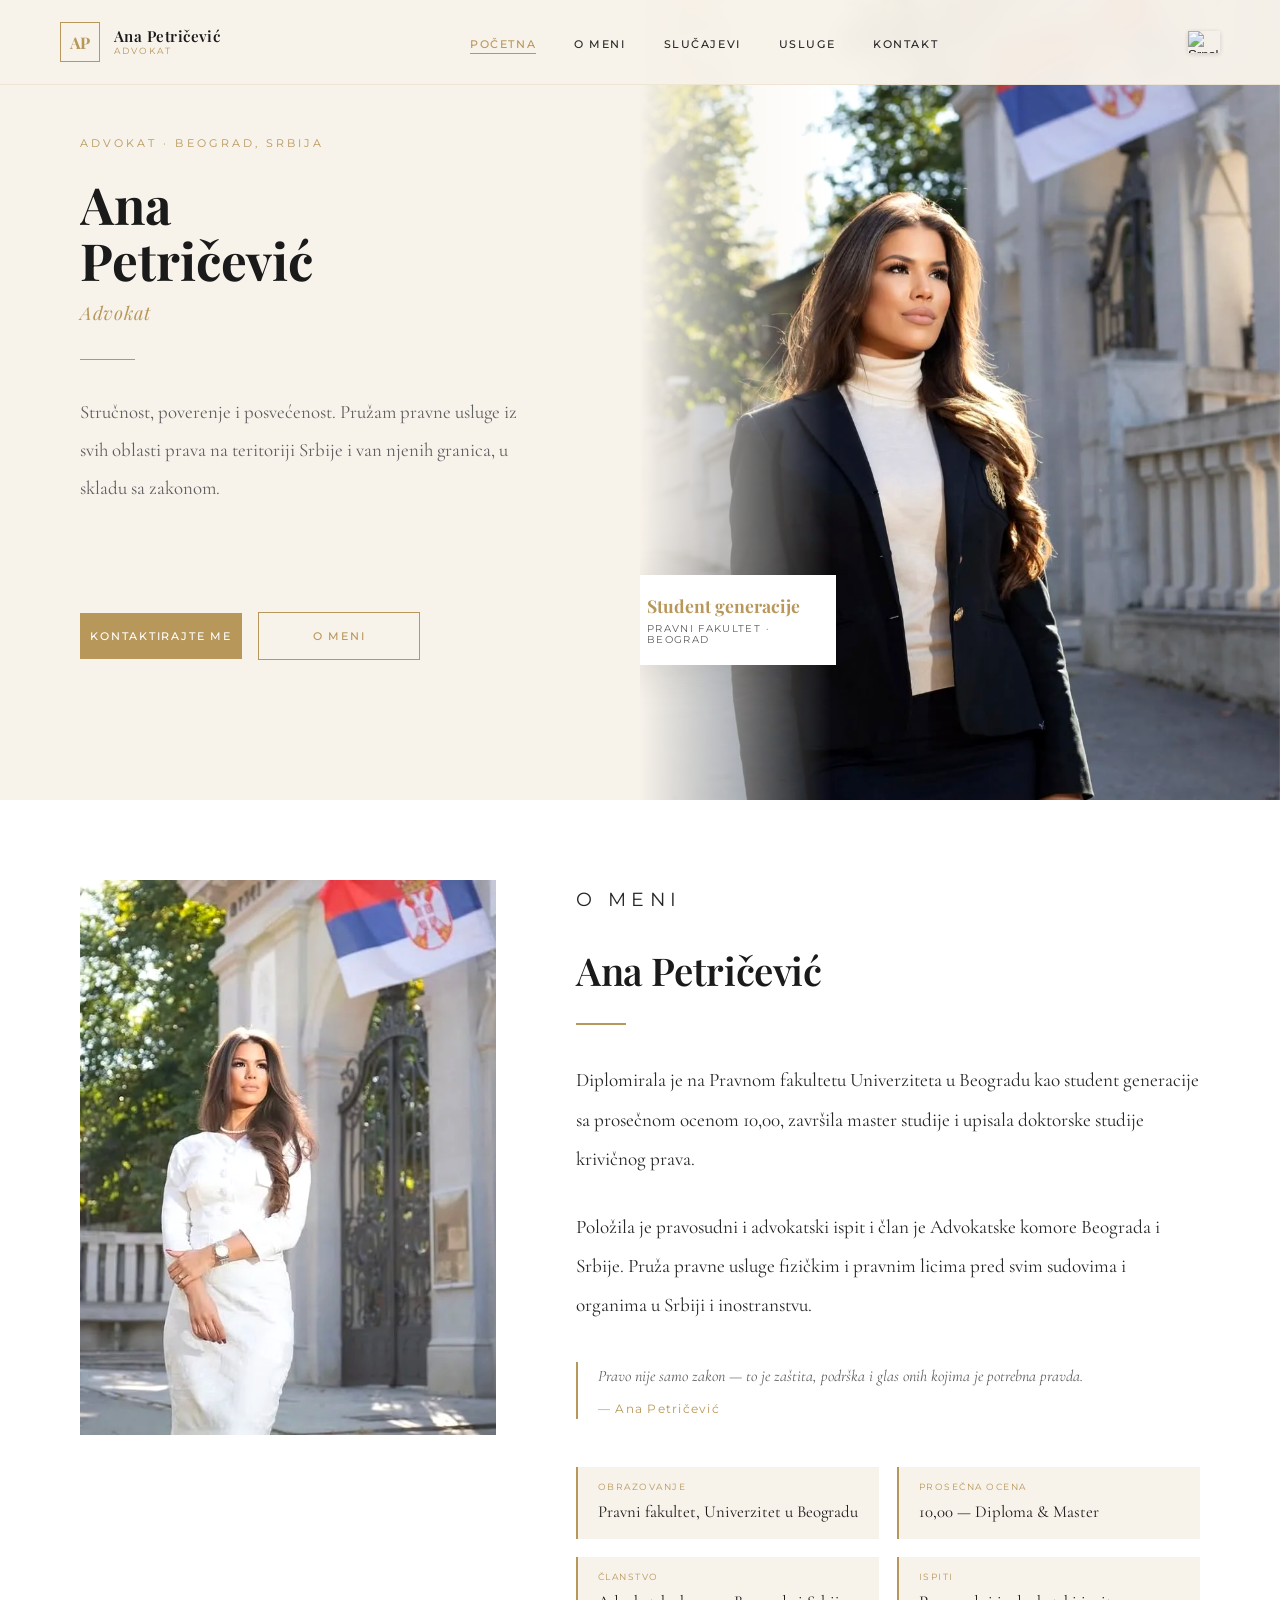
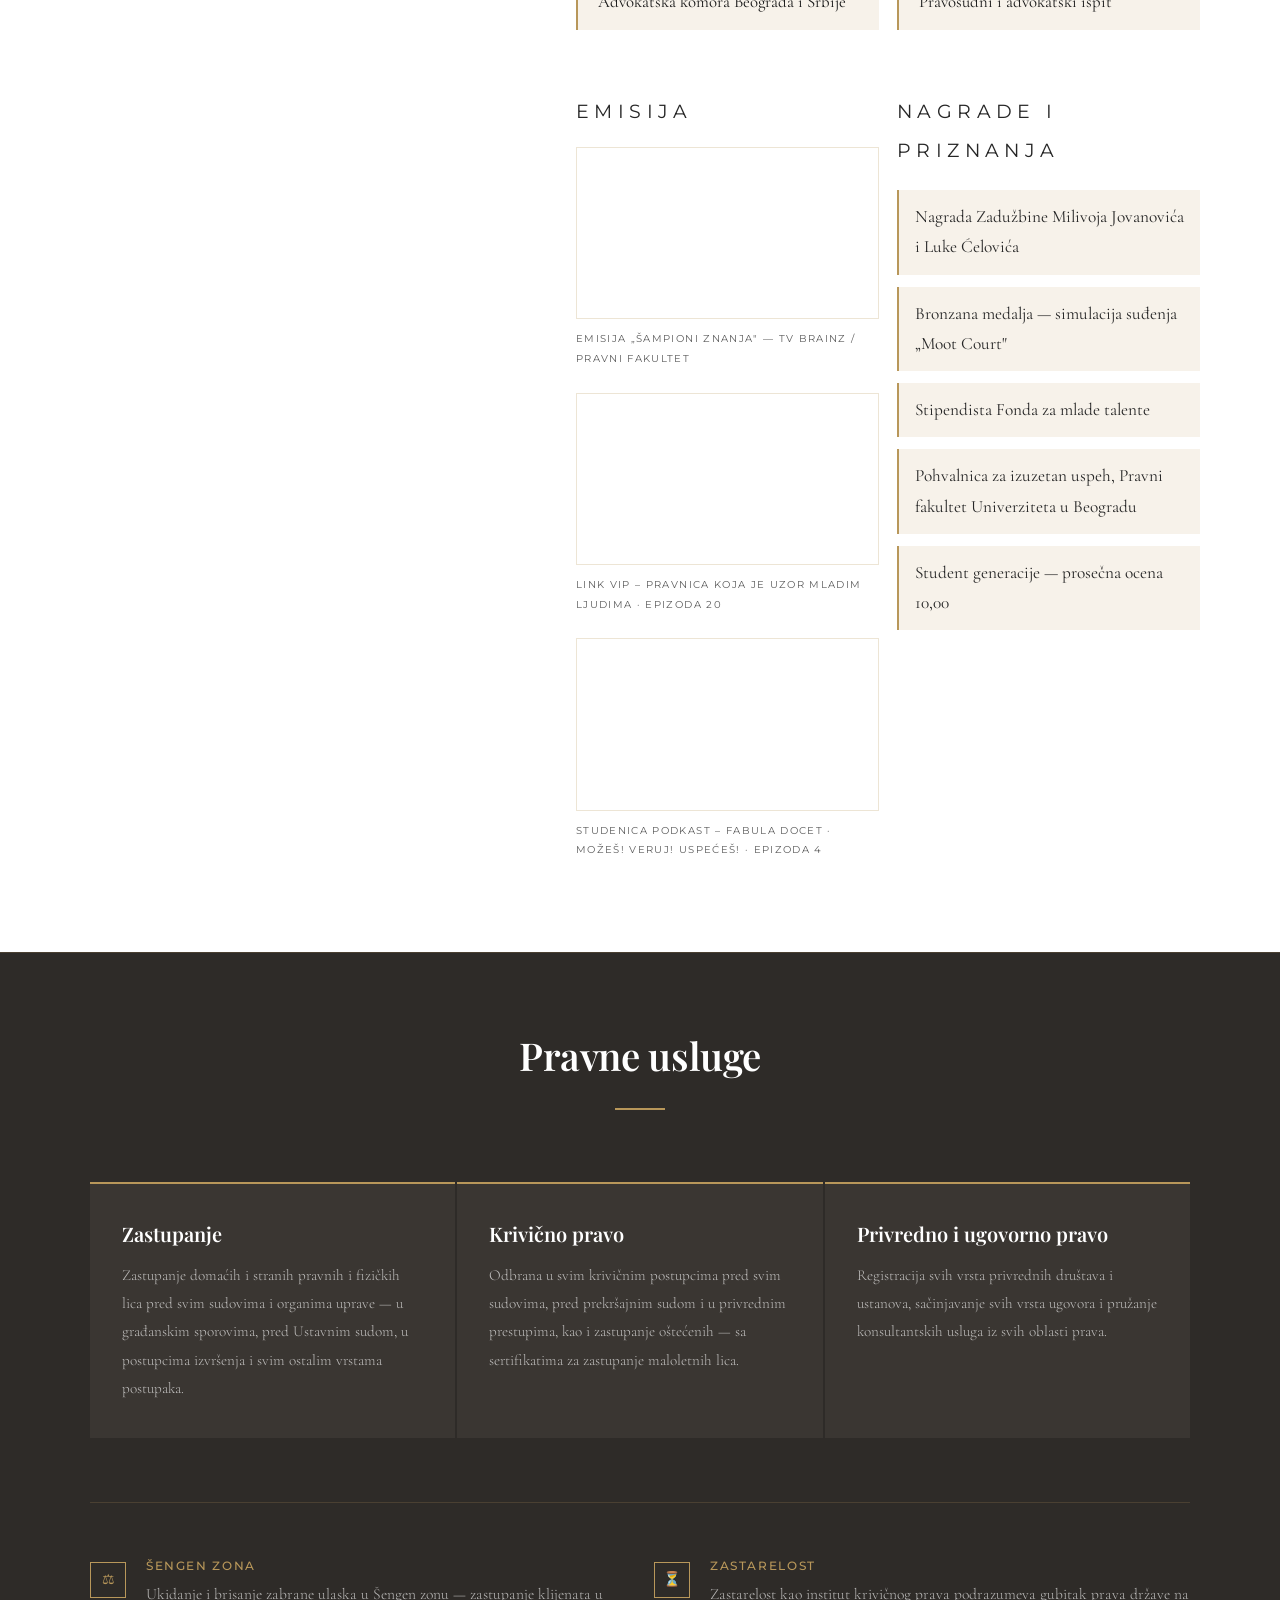
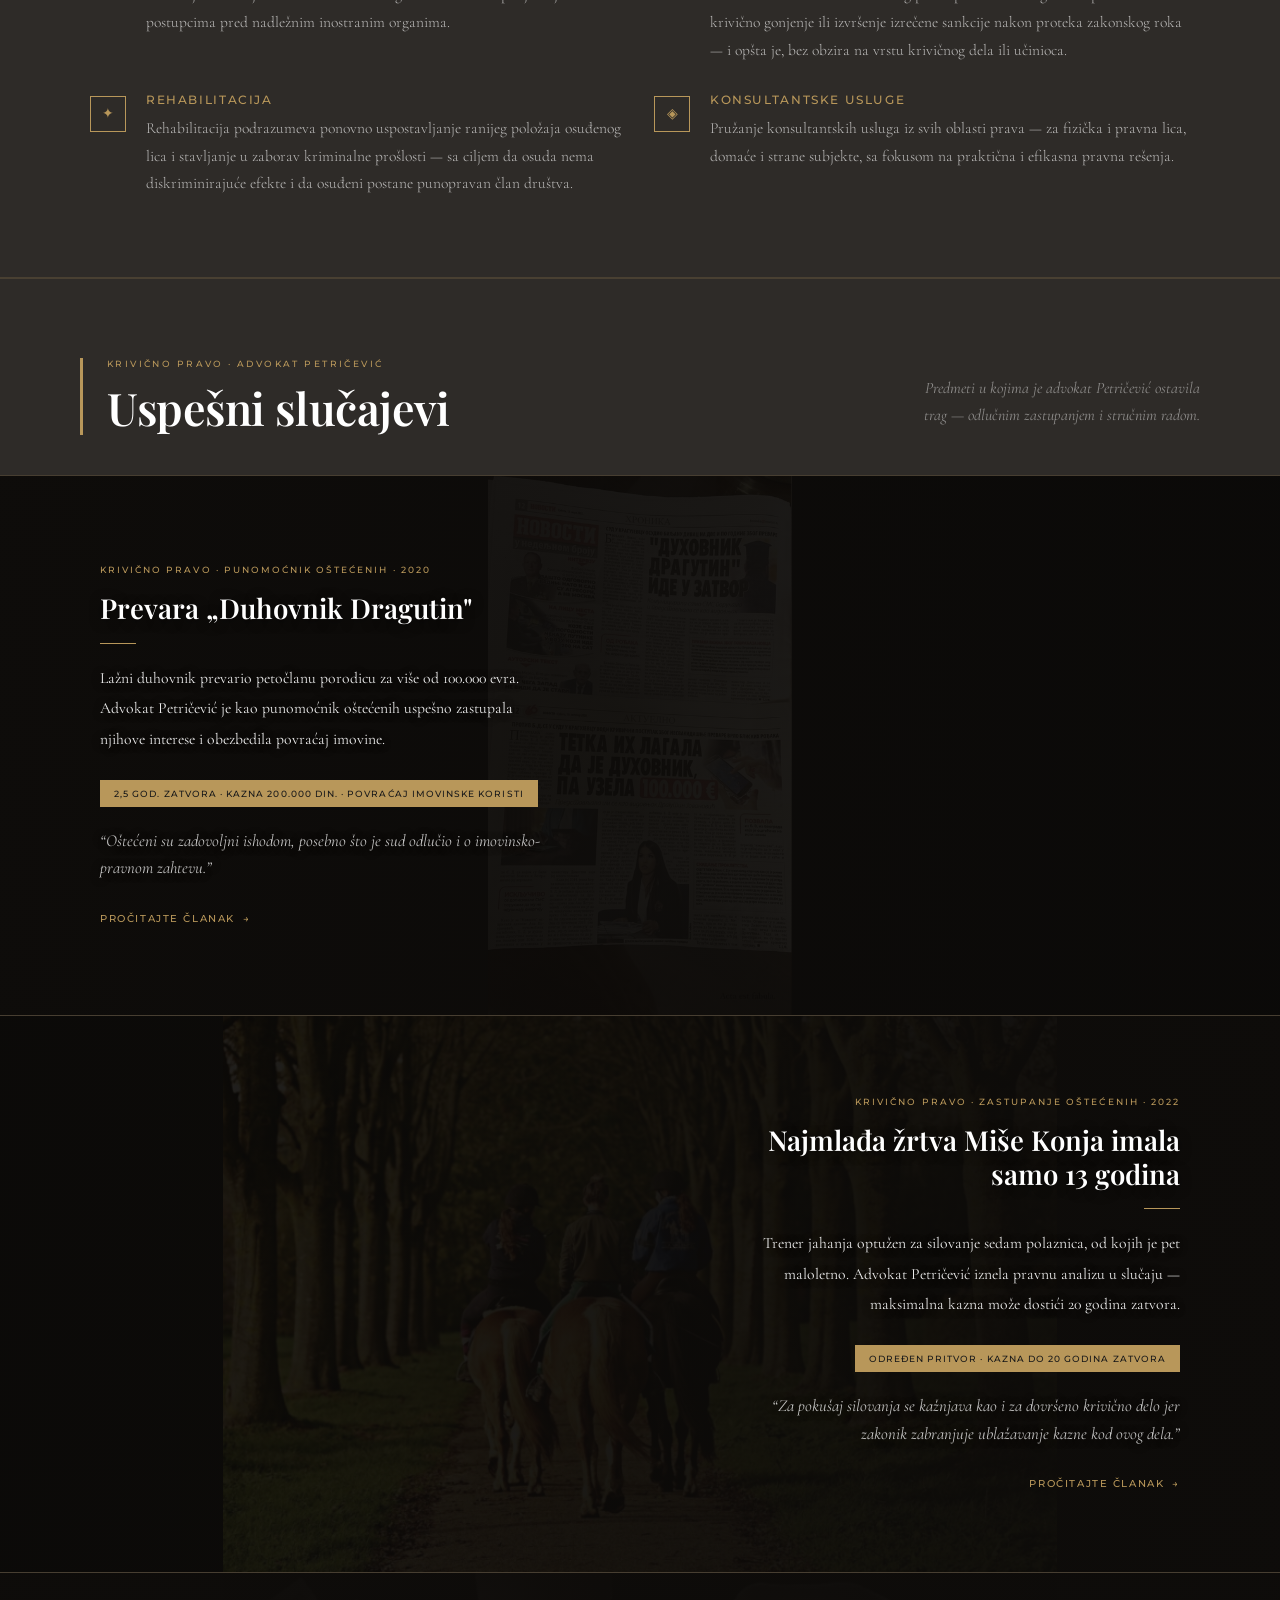
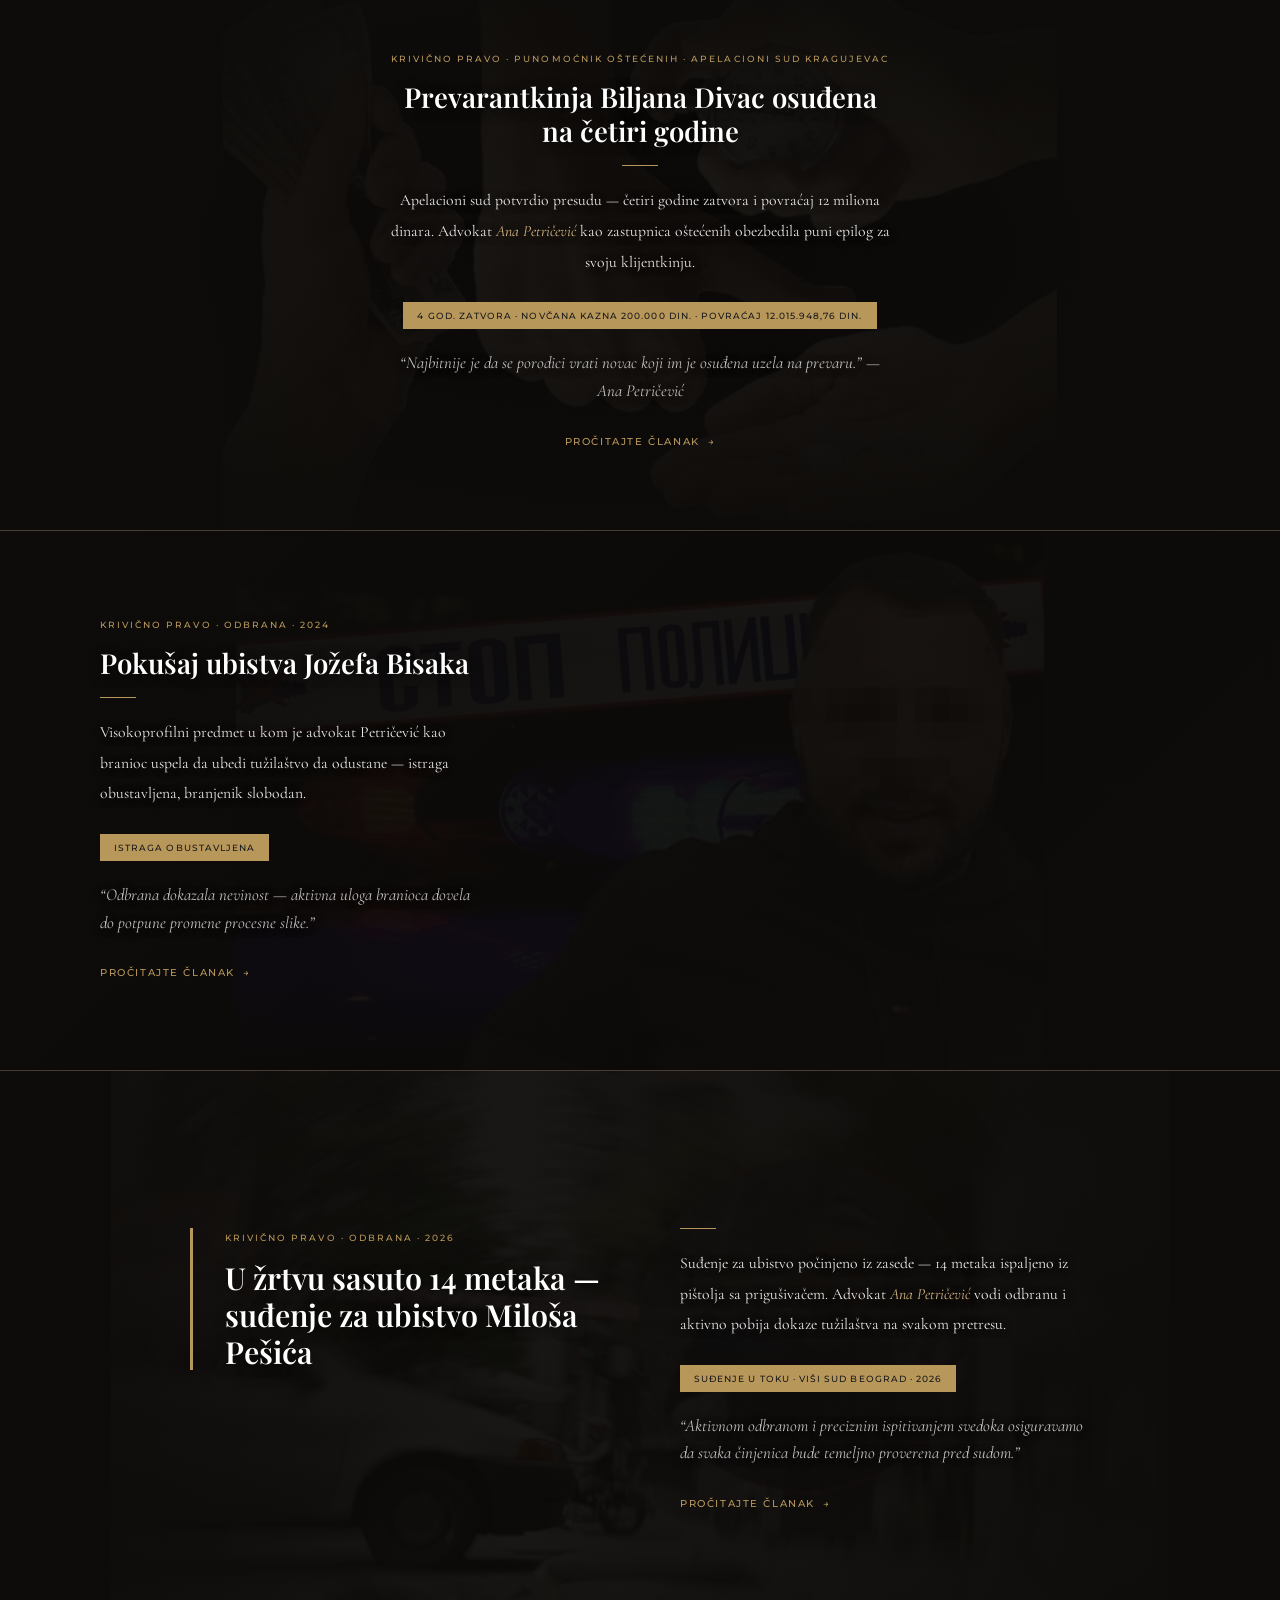
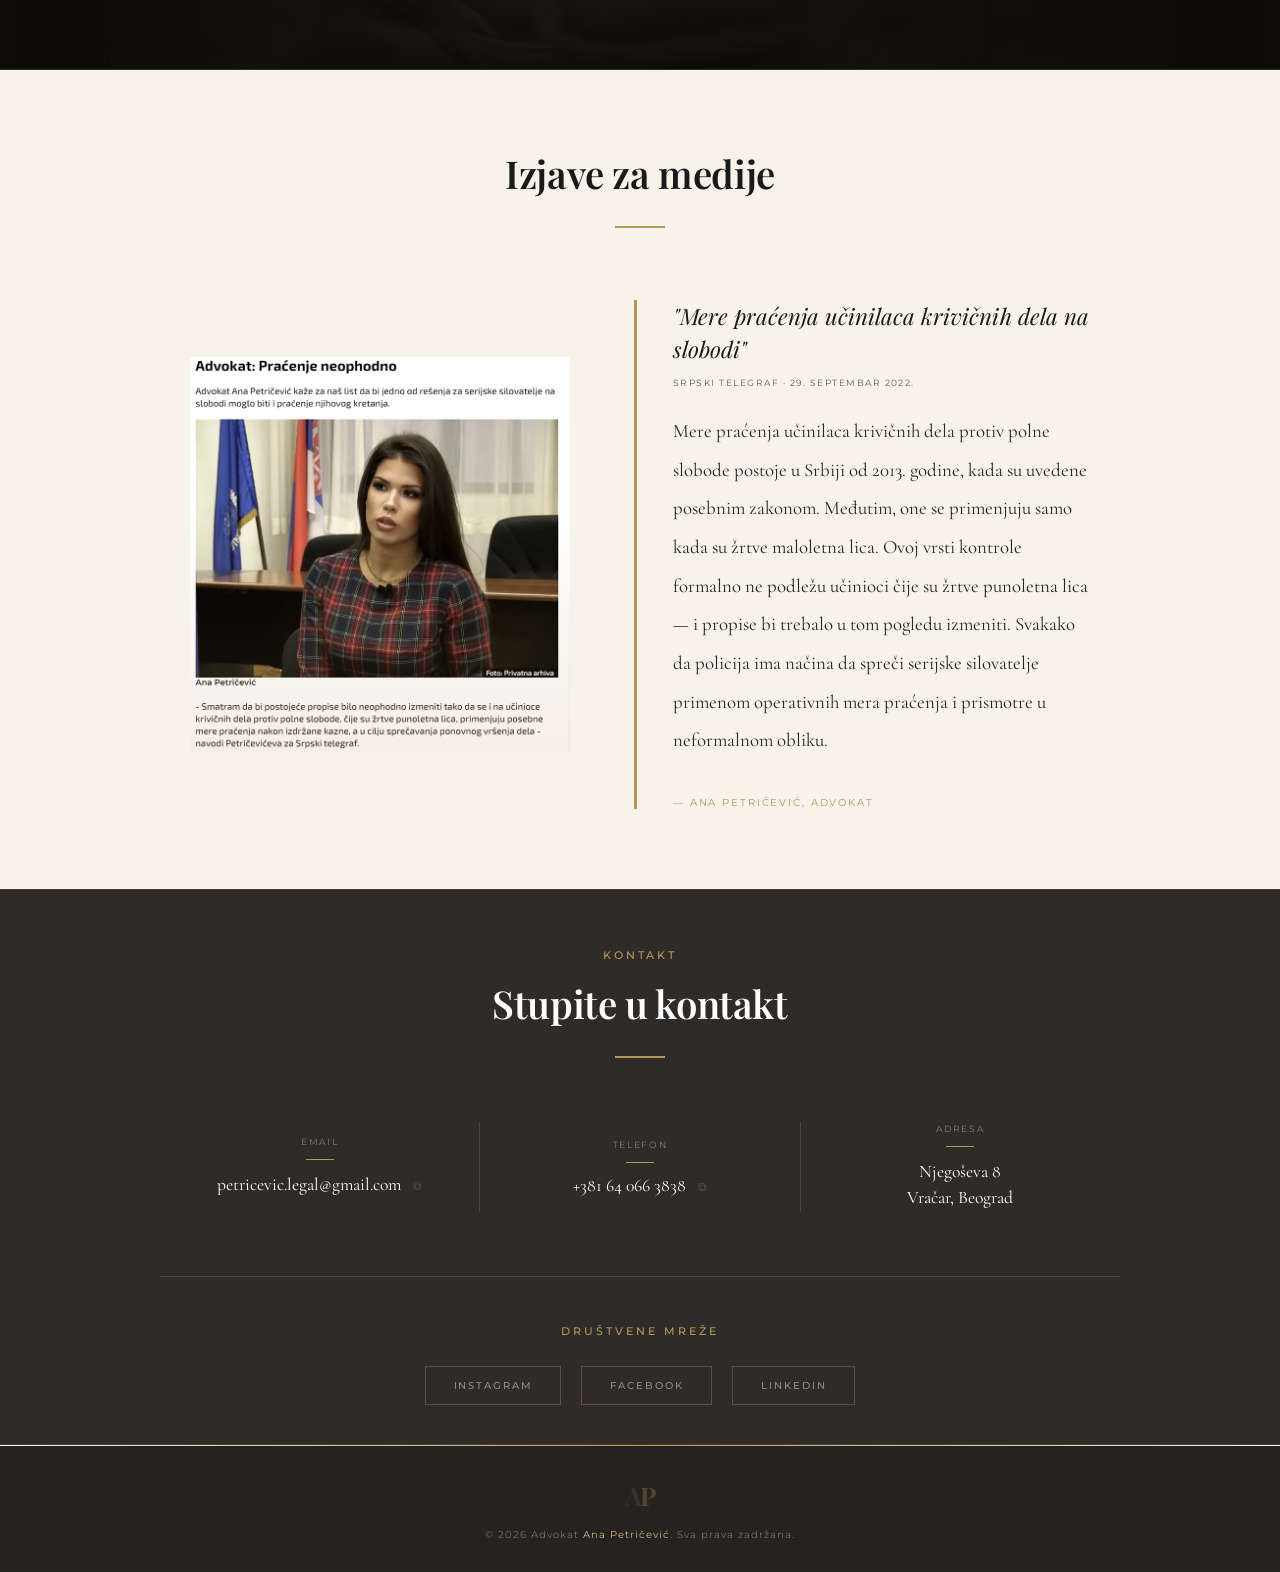
==== index.html @ 9c9b1644 "Shorten About section, merge services sections, remove Specijalizovane usluge heading" ====
<!DOCTYPE html>
<html lang="sr">
<head>
  <meta charset="UTF-8" />
  <meta name="viewport" content="width=device-width, initial-scale=1.0" />
  <title>Advokat Ana Petričević</title>

  <!-- Favicon -->
  <link rel="icon" type="image/svg+xml" href="data:image/svg+xml,<svg xmlns='http://www.w3.org/2000/svg' viewBox='0 0 100 100'><rect width='100' height='100' fill='%23f5f0e8'/><rect x='2' y='2' width='96' height='96' fill='none' stroke='%23b8975a' stroke-width='4'/><text x='50' y='68' font-family='Georgia,serif' font-size='54' font-weight='700' fill='%231a1a1a' text-anchor='middle'>A<tspan fill='%23b8975a'>P</tspan></text></svg>" />

  <!-- SEO -->
  <meta name="description" content="Advokat Ana Petričević — krivično pravo, zastupanje pred svim sudovima u Srbiji, Šengen zona, zastarelost, rehabilitacija. Beograd." />
  <meta name="keywords" content="advokat Beograd, krivično pravo, zastupanje, Šengen zabrana, Ana Petričević" />
  <meta property="og:title" content="Advokat Ana Petričević" />
  <meta property="og:description" content="Stručnost, poverenje i posvećenost. Krivično pravo, zastupanje pred svim sudovima, Šengen zona i rehabilitacija." />
  <meta property="og:image" content="https://mihajlosavovic5-lab.github.io/petricevic-law/og-image.jpg" />
  <meta property="og:image:width" content="1200" />
  <meta property="og:image:height" content="630" />
  <meta property="og:url" content="https://mihajlosavovic5-lab.github.io/petricevic-law/" />
  <meta property="og:type" content="website" />
  <meta name="twitter:card" content="summary_large_image" />
  <meta name="twitter:title" content="Advokat Ana Petričević" />
  <meta name="twitter:description" content="Stručnost, poverenje i posvećenost. Krivično pravo, zastupanje pred svim sudovima u Srbiji." />
  <meta name="twitter:image" content="https://mihajlosavovic5-lab.github.io/petricevic-law/og-image.jpg" />

  <link href="https://fonts.googleapis.com/css2?family=Playfair+Display:ital,wght@0,400;0,600;0,700;1,400&family=Cormorant+Garamond:wght@300;400;500&family=Montserrat:wght@300;400;500&display=swap" rel="stylesheet" />
  <style>
    *, *::before, *::after { box-sizing: border-box; margin: 0; padding: 0; }

    :root {
      --cream: #f7f2ea;
      --gold: #b8975a;
      --gold-light: #d4b483;
      --dark: #1a1a1a;
      --text: #262626;
      --text-light: #5e5e5e;
      --bg-white: #ffffff;
      --nav-bg: rgba(247,242,234,0.97);
    }

    html { scroll-behavior: smooth; }

    body {
      font-family: 'Cormorant Garamond', serif;
      background-color: var(--cream);
      color: var(--text);
      overflow-x: hidden;
      -webkit-font-smoothing: antialiased;
      text-rendering: optimizeLegibility;
      font-size: 17px;
    }

    /* ── SCROLL PROGRESS BAR ── */
    #progress-bar {
      position: fixed;
      top: 0; left: 0;
      height: 2px;
      background: linear-gradient(to right, var(--gold), var(--gold-light));
      z-index: 200;
      width: 0%;
      transition: width 0.1s linear;
    }

    /* ── PAGE LOADER ── */
    #loader {
      position: fixed;
      inset: 0;
      background: var(--cream);
      z-index: 9000;
      display: flex;
      flex-direction: column;
      align-items: center;
      justify-content: center;
      gap: 20px;
      transition: opacity 0.7s ease, visibility 0.7s ease;
    }
    #loader.hidden { opacity: 0; visibility: hidden; }

    .loader-monogram {
      font-family: 'Playfair Display', serif;
      font-size: 4rem;
      font-weight: 700;
      color: var(--dark);
      letter-spacing: -0.02em;
      animation: monogramPulse 1.4s ease-in-out infinite;
    }
    .loader-monogram span { color: var(--gold); }

    .loader-line {
      width: 0;
      height: 1px;
      background: var(--gold);
      animation: loaderExpand 1.6s ease forwards;
    }

    @keyframes loaderExpand {
      from { width: 0; }
      to   { width: 80px; }
    }
    @keyframes monogramPulse {
      0%, 100% { opacity: 1; }
      50%       { opacity: 0.4; }
    }

    /* ── NAV ── */
    nav {
      position: fixed;
      top: 0; left: 0; right: 0;
      z-index: 100;
      display: flex;
      align-items: center;
      justify-content: space-between;
      padding: 22px 60px;
      background: var(--nav-bg);
      backdrop-filter: blur(10px);
      border-bottom: 1px solid rgba(184, 151, 90, 0.15);
      transition: padding 0.4s ease, box-shadow 0.4s ease;
    }
    nav.scrolled {
      padding: 13px 60px;
      box-shadow: 0 2px 30px rgba(0,0,0,0.06);
    }

    /* AP monogram logo */
    .nav-logo {
      display: flex;
      align-items: center;
      gap: 14px;
      text-decoration: none;
    }
    .logo-monogram {
      width: 40px; height: 40px;
      border: 1.5px solid var(--gold);
      display: flex; align-items: center; justify-content: center;
      font-family: 'Playfair Display', serif;
      font-size: 1rem;
      font-weight: 700;
      color: var(--gold);
      letter-spacing: -0.04em;
      transition: background 0.3s, color 0.3s;
      flex-shrink: 0;
    }
    .nav-logo:hover .logo-monogram {
      background: var(--gold);
      color: white;
    }
    .logo-text {
      display: flex;
      flex-direction: column;
      line-height: 1;
    }
    .logo-text .lt-name {
      font-family: 'Playfair Display', serif;
      font-size: 0.95rem;
      font-weight: 600;
      color: var(--dark);
      letter-spacing: 0.03em;
    }
    .logo-text .lt-sub {
      font-family: 'Montserrat', sans-serif;
      font-size: 0.55rem;
      font-weight: 400;
      letter-spacing: 0.22em;
      text-transform: uppercase;
      color: var(--gold);
      margin-top: 3px;
    }

    .nav-links {
      display: flex;
      align-items: center;
      gap: 38px;
      list-style: none;
    }
    .nav-links a {
      font-family: 'Montserrat', sans-serif;
      font-size: 0.7rem;
      font-weight: 500;
      letter-spacing: 0.14em;
      text-transform: uppercase;
      color: var(--text);
      text-decoration: none;
      position: relative;
      transition: color 0.3s;
    }
    .nav-links a::after {
      content: '';
      position: absolute;
      bottom: -3px; left: 0;
      width: 0; height: 1px;
      background: var(--gold);
      transition: width 0.35s ease;
    }
    .nav-links a:hover,
    .nav-links a.active { color: var(--gold); }
    .nav-links a:hover::after,
    .nav-links a.active::after { width: 100%; }

    /* ── HAMBURGER ── */
    .hamburger {
      display: none;
      flex-direction: column;
      gap: 5px;
      cursor: pointer;
      background: none;
      border: none;
      padding: 6px 4px;
    }
    .hamburger span {
      width: 24px; height: 1.5px;
      background: var(--dark);
      display: block;
      transition: all 0.3s ease;
    }
    .hamburger.open span:nth-child(1) { transform: translateY(6.5px) rotate(45deg); }
    .hamburger.open span:nth-child(2) { opacity: 0; }
    .hamburger.open span:nth-child(3) { transform: translateY(-6.5px) rotate(-45deg); }

    /* ── MOBILE NAV OVERLAY ── */
    .mobile-nav {
      position: fixed;
      inset: 0;
      background: var(--cream);
      z-index: 90;
      display: flex;
      flex-direction: column;
      align-items: center;
      justify-content: center;
      gap: 40px;
      transform: translateX(100%);
      transition: transform 0.5s cubic-bezier(0.22,1,0.36,1);
    }
    .mobile-nav.open { transform: translateX(0); }
    .mobile-nav a {
      font-family: 'Playfair Display', serif;
      font-size: 2rem;
      font-weight: 600;
      color: var(--dark);
      text-decoration: none;
      letter-spacing: 0.04em;
      transition: color 0.3s;
      position: relative;
    }
    .mobile-nav a::after {
      content: '';
      position: absolute;
      bottom: -4px; left: 0;
      width: 0; height: 1px;
      background: var(--gold);
      transition: width 0.35s ease;
    }
    .mobile-nav a:hover { color: var(--gold); }
    .mobile-nav a:hover::after { width: 100%; }

    .lang-toggle {
      cursor: pointer;
      border: none;
      background: transparent;
      padding: 0;
      transition: transform 0.25s, opacity 0.25s;
      opacity: 0.85;
    }
    .lang-toggle:hover { transform: scale(1.12); opacity: 1; }
    .lang-toggle img {
      width: 32px; height: 22px;
      object-fit: cover;
      display: block;
      box-shadow: 0 1px 5px rgba(0,0,0,0.18);
    }

    /* ── SCROLL REVEAL ── */
    .reveal {
      opacity: 0;
      transform: translateY(36px);
      transition: opacity 0.9s cubic-bezier(0.22,1,0.36,1), transform 0.9s cubic-bezier(0.22,1,0.36,1);
    }
    .reveal.from-left  { transform: translateX(-44px); }
    .reveal.from-right { transform: translateX(44px); }
    .reveal.scale-in   { transform: scale(0.96) translateY(20px); }
    .reveal.visible {
      opacity: 1;
      transform: translate(0) scale(1);
    }

    /* stagger children */
    .stagger > * {
      opacity: 0;
      transform: translateY(24px);
      transition: opacity 0.7s cubic-bezier(0.22,1,0.36,1), transform 0.7s cubic-bezier(0.22,1,0.36,1);
    }
    .stagger.visible > *:nth-child(1) { opacity:1; transform:none; transition-delay:0s; }
    .stagger.visible > *:nth-child(2) { opacity:1; transform:none; transition-delay:0.1s; }
    .stagger.visible > *:nth-child(3) { opacity:1; transform:none; transition-delay:0.2s; }
    .stagger.visible > *:nth-child(4) { opacity:1; transform:none; transition-delay:0.3s; }
    .stagger.visible > *:nth-child(5) { opacity:1; transform:none; transition-delay:0.4s; }
    .stagger.visible > *:nth-child(6) { opacity:1; transform:none; transition-delay:0.5s; }

    /* ── HERO ── */
    #home {
      height: 800px;
      display: grid;
      grid-template-columns: 1fr 1fr;
      align-items: stretch;
      overflow: hidden;
    }

    .hero-text {
      padding: 0px 60px 80px 80px;
      display: flex;
      flex-direction: column;
      justify-content: center;
    }

    .hero-eyebrow {
      font-family: 'Montserrat', sans-serif;
      font-size: 0.68rem;
      font-weight: 400;
      letter-spacing: 0.28em;
      text-transform: uppercase;
      color: var(--gold);
      margin-bottom: 26px;
      overflow: hidden;
    }

    /* text clip reveal on load */
    .clip-reveal {
      display: inline-block;
      transform: translateY(110%) skewY(4deg);
      opacity: 0;
      transition: transform 1s cubic-bezier(0.16,1,0.3,1), opacity 0.5s ease;
    }
    .clip-reveal.visible {
      transform: translateY(0) skewY(0deg);
      opacity: 1;
    }

    .hero-name {
      font-family: 'Playfair Display', serif;
      font-size: clamp(2.6rem, 4vw, 3.8rem);
      font-weight: 700;
      line-height: 1.1;
      color: var(--dark);
      margin-bottom: 12px;
    }
    .hero-name .line { overflow: hidden; display: block; }

    .hero-title {
      font-family: 'Playfair Display', serif;
      font-size: 1.15rem;
      font-weight: 400;
      font-style: italic;
      color: var(--gold);
      margin-bottom: 34px;
      letter-spacing: 0.04em;
    }

    .hero-divider {
      width: 0;
      height: 1px;
      background: var(--gold);
      margin-bottom: 34px;
      transition: width 1.2s ease 0.6s;
    }
    .hero-divider.visible { width: 55px; }

    .hero-desc {
      font-size: 1.18rem;
      font-weight: 400;
      line-height: 2.0;
      color: var(--text-light);
      max-width: 460px;
      margin-bottom: 46px;
    }

    .btn-primary {
      display: inline-block;
      font-family: 'Montserrat', sans-serif;
      font-size: 0.7rem;
      font-weight: 500;
      letter-spacing: 0.16em;
      text-transform: uppercase;
      text-decoration: none;
      color: white;
      background: var(--gold);
      padding: 16px 38px;
      transition: background 0.3s, transform 0.25s, box-shadow 0.3s;
      position: relative;
      overflow: hidden;
    }
    .btn-primary::after {
      content: '';
      position: absolute;
      inset: 0;
      background: rgba(255,255,255,0.15);
      transform: translateX(-100%);
      transition: transform 0.4s ease;
    }
    .btn-primary:hover::after { transform: translateX(0); }
    .btn-primary:hover {
      background: #9e7c3f;
      transform: translateY(-2px);
      box-shadow: 0 8px 24px rgba(184,151,90,0.35);
    }

    .hero-btns {
      display: flex;
      align-items: center;
      gap: 16px;
    }

    .btn-outline {
      display: inline-block;
      font-family: 'Montserrat', sans-serif;
      font-size: 0.7rem;
      font-weight: 500;
      letter-spacing: 0.16em;
      text-transform: uppercase;
      text-decoration: none;
      color: var(--gold);
      border: 1px solid var(--gold);
      padding: 16px 38px;
      transition: all 0.3s;
    }
    .btn-outline:hover {
      background: var(--gold);
      color: white;
      transform: translateY(-2px);
    }

    .hero-image-wrap {
      position: relative;
      height: 100%;
      overflow: hidden;
    }
    .hero-image-wrap img {
      width: 100%;
      height: 110%;
      object-fit: cover;
      object-position: center top;
      display: block;
      filter: contrast(1.06) saturate(1.04);
      will-change: transform;
    }
    .hero-image-overlay {
      position: absolute;
      inset: 0;
      background: linear-gradient(to right, var(--cream) 0%, transparent 30%);
    }

    .hero-badge {
      position: absolute;
      bottom: 135px;
      left: -24px;
      background: white;
      padding: 20px 28px;
      box-shadow: 0 8px 40px rgba(0,0,0,0.08);
      border-left: 3px solid var(--gold);
      transform: translateX(-20px);
      opacity: 0;
      transition: transform 1s ease 1s, opacity 1s ease 1s;
    }
    .hero-badge.visible { transform: translateX(0); opacity: 1; }

    .hero-badge .num {
      font-family: 'Playfair Display', serif;
      font-size: 2.1rem;
      font-weight: 700;
      color: var(--gold);
      line-height: 1;
    }
    .hero-badge .lbl {
      font-family: 'Montserrat', sans-serif;
      font-size: 0.6rem;
      letter-spacing: 0.14em;
      text-transform: uppercase;
      color: var(--text-light);
      margin-top: 5px;
    }

    /* ── ABOUT ── */
    #about {
      padding: 80px 80px 20px;
      display: grid;
      grid-template-columns: 1fr 1.5fr;
      gap: 80px;
      align-items: start;
      background: var(--bg-white);
      position: relative;
      z-index: 1;
    }

    .section-label {
      font-family: 'Montserrat', sans-serif;
      font-size: 0.66rem;
      font-weight: 500;
      letter-spacing: 0.28em;
      text-transform: uppercase;
      color: var(--gold);
      margin-bottom: 18px;
    }
    .section-title {
      font-family: 'Playfair Display', serif;
      font-size: clamp(2.2rem, 3vw, 3rem);
      font-weight: 600;
      line-height: 1.2;
      color: var(--dark);
      margin-bottom: 30px;
      letter-spacing: -0.01em;
    }
    .section-divider {
      width: 50px;
      height: 2px;
      background: var(--gold);
      margin-bottom: 36px;
    }

    .about-sticky { position: sticky; top: 110px; overflow: hidden; }

    .about-img {
      width: 100%;
      aspect-ratio: 3/4;
      object-fit: cover;
      object-position: center top;
      display: block;
      filter: contrast(1.06) saturate(1.04);
      transition: transform 0.6s ease;
    }
    .about-sticky:hover .about-img { transform: scale(1.03); }

    /* gold overlay on hover */
    .about-sticky::after {
      content: '';
      position: absolute;
      inset: 0;
      background: linear-gradient(to top, rgba(184,151,90,0.18) 0%, transparent 60%);
      opacity: 0;
      transition: opacity 0.5s ease;
      pointer-events: none;
    }
    .about-sticky:hover::after { opacity: 1; }

    .about-text p {
      font-size: 1.2rem;
      font-weight: 400;
      line-height: 2.05;
      color: var(--text);
      margin-bottom: 28px;
    }

    .credential-grid {
      display: grid;
      grid-template-columns: 1fr 1fr;
      gap: 18px;
      margin-top: 42px;
    }

    .cred-item {
      border-left: 2px solid var(--gold);
      padding: 14px 20px;
      background: var(--cream);
      transition: transform 0.3s ease, box-shadow 0.3s ease;
    }
    .cred-item:hover {
      transform: translateX(6px);
      box-shadow: -4px 0 0 var(--gold);
    }
    .cred-item .ci-lbl {
      font-family: 'Montserrat', sans-serif;
      font-size: 0.58rem;
      letter-spacing: 0.16em;
      text-transform: uppercase;
      color: var(--gold);
      margin-bottom: 7px;
    }
    .cred-item .ci-val {
      font-size: 1.05rem;
      color: var(--dark);
      line-height: 1.55;
    }

    /* ── AWARDS ── */
    .awards-list {
      list-style: none;
      display: flex;
      flex-direction: column;
      gap: 12px;
    }
    .awards-list li {
      display: flex;
      align-items: flex-start;
      gap: 14px;
      font-size: 1.08rem;
      font-weight: 400;
      line-height: 1.75;
      color: var(--text);
      padding: 12px 16px;
      background: var(--cream);
      border-left: 2px solid var(--gold);
      transition: transform 0.3s ease, box-shadow 0.3s ease;
    }
    .awards-list li:hover {
      transform: translateX(6px);
      box-shadow: -4px 0 0 var(--gold);
    }
    .awards-list li::before {
      content: '★';
      color: var(--gold);
      font-size: 0.7rem;
      margin-top: 3px;
      flex-shrink: 0;
    }


    /* ── CASES ── */
    #cases { padding: 80px 0 0; background: #2e2b28; }

    .cases-header {
      display: flex;
      align-items: flex-end;
      justify-content: space-between;
      margin-bottom: 40px;
      padding: 0 80px;
      gap: 40px;
    }
    .cases-header-left {
      border-left: 3px solid var(--gold);
      padding-left: 24px;
    }
    .cases-header-left .cases-eyebrow {
      font-family: 'Montserrat', sans-serif;
      font-size: 0.58rem;
      font-weight: 500;
      letter-spacing: 0.26em;
      text-transform: uppercase;
      color: var(--gold);
      margin-bottom: 12px;
    }
    .cases-header-left .section-title {
      color: white;
      font-size: 2.8rem;
      margin: 0;
    }
    .cases-header-right {
      max-width: 280px;
      padding-bottom: 6px;
      font-family: 'Cormorant Garamond', serif;
      font-size: 1rem;
      font-style: italic;
      color: rgba(255,255,255,0.45);
      line-height: 1.7;
      text-align: right;
      flex-shrink: 0;
    }

    /* Shared case typography */
    .case-tag {
      font-family: 'Montserrat', sans-serif;
      font-size: 0.58rem;
      font-weight: 500;
      letter-spacing: 0.22em;
      text-transform: uppercase;
      color: var(--gold);
      margin-bottom: 16px;
    }
    .case-title {
      font-family: 'Playfair Display', serif;
      font-weight: 600;
      color: #ffffff;
      line-height: 1.22;
      margin-bottom: 18px;
      text-shadow: 0 2px 12px rgba(0,0,0,0.6);
    }
    .case-divider {
      width: 36px; height: 1px;
      background: var(--gold);
      margin-bottom: 20px;
    }
    .case-text {
      font-size: 0.98rem;
      font-weight: 400;
      line-height: 1.95;
      color: rgba(255,255,255,0.92);
      margin-bottom: 24px;
      text-shadow: 0 1px 8px rgba(0,0,0,0.5);
    }
    .case-result {
      font-family: 'Montserrat', sans-serif;
      font-size: 0.55rem;
      font-weight: 500;
      letter-spacing: 0.12em;
      text-transform: uppercase;
      color: var(--dark);
      background: var(--gold);
      padding: 8px 14px;
      display: inline-block;
      margin-bottom: 20px;
    }
    .case-quote {
      font-family: 'Cormorant Garamond', serif;
      font-size: 1.05rem;
      font-style: italic;
      color: rgba(255,255,255,0.75);
      line-height: 1.65;
      border-left: none;
      padding: 0;
      margin-bottom: 24px;
      text-shadow: 0 1px 8px rgba(0,0,0,0.5);
    }
    .case-link {
      font-family: 'Montserrat', sans-serif;
      font-size: 0.62rem;
      font-weight: 500;
      letter-spacing: 0.16em;
      text-transform: uppercase;
      color: var(--gold);
      text-decoration: none;
      display: inline-flex;
      align-items: center;
      gap: 8px;
      transition: gap 0.3s, color 0.3s;
    }
    .case-link:hover { gap: 14px; color: white; }
    .case-link::after { content: '→'; }
    .read-time { display: none; }

    /* ── CINEMATIC CASE — shared base ── */
    .ce-film {
      position: relative;
      min-height: 540px;
      display: flex;
      align-items: center;
      overflow: hidden;
      border-top: 1px solid rgba(184,151,90,0.18);
    }
    .ce-film .ce-bg {
      position: absolute; inset: 0;
    }
    .ce-film .ce-bg img {
      width: 100%; height: 100%;
      object-fit: contain;
      display: block;
      transition: filter 0.9s ease, transform 0.9s ease;
      background: #1a1816;
    }
    .ce-film .ce-overlay {
      position: absolute; inset: 0;
    }
    .ce-film .ce-content {
      position: relative; z-index: 2;
      width: 100%;
      padding: 80px 100px;
    }
    .ce-film .case-title { font-size: 1.72rem; }
    .ce-film .case-divider { margin-bottom: 20px; }

    /* Per-case image treatment & overlay direction */
    .ce-film-01 .ce-bg img {
      object-position: center top;
      filter: grayscale(25%) contrast(1.06) brightness(0.28);
    }
    .ce-film-01:hover .ce-bg img { filter: grayscale(10%) contrast(1.06) brightness(0.38); transform: scale(1.04); }
    .ce-film-01 .ce-overlay {
      background: linear-gradient(to right, rgba(14,12,10,0.98) 0%, rgba(14,12,10,0.82) 50%, rgba(14,12,10,0.65) 100%);
    }
    .ce-film-01 .ce-content { max-width: 640px; }

    .ce-film-02 .ce-bg img {
      object-position: center top;
      filter: grayscale(20%) contrast(1.05) brightness(0.3);
    }
    .ce-film-02:hover .ce-bg img { filter: grayscale(5%) contrast(1.05) brightness(0.4); transform: scale(1.04); }
    .ce-film-02 .ce-overlay {
      background: linear-gradient(to left, rgba(14,12,10,0.98) 0%, rgba(14,12,10,0.82) 50%, rgba(14,12,10,0.65) 100%);
    }
    .ce-film-02 .ce-content { max-width: 640px; margin-left: auto; text-align: right; }
    .ce-film-02 .case-divider { margin-left: auto; }

    .ce-film-03 .ce-bg img {
      object-position: center top;
      filter: grayscale(30%) contrast(1.05) brightness(0.26);
    }
    .ce-film-03:hover .ce-bg img { filter: grayscale(10%) contrast(1.05) brightness(0.36); transform: scale(1.03); }
    .ce-film-03 .ce-overlay {
      background: radial-gradient(ellipse at center, rgba(14,12,10,0.72) 0%, rgba(14,12,10,0.97) 75%);
    }
    .ce-film-03 .ce-content { max-width: 700px; margin: 0 auto; text-align: center; }
    .ce-film-03 .case-divider { margin: 0 auto 20px; }

    .ce-film-04 .ce-bg img {
      object-position: center center;
      filter: grayscale(20%) contrast(1.06) brightness(0.28);
    }
    .ce-film-04:hover .ce-bg img { filter: grayscale(5%) contrast(1.06) brightness(0.38); transform: scale(1.04); }
    .ce-film-04 .ce-overlay {
      background: linear-gradient(135deg, rgba(14,12,10,0.99) 0%, rgba(14,12,10,0.82) 50%, rgba(14,12,10,0.94) 100%);
    }
    .ce-film-04 .ce-content { max-width: 580px; }

    .ce-film-05 { min-height: 600px; }
    .ce-film-05 .ce-bg img {
      object-position: center top;
      filter: grayscale(15%) contrast(1.07) brightness(0.25);
    }
    .ce-film-05:hover .ce-bg img { filter: grayscale(0%) contrast(1.07) brightness(0.35); transform: scale(1.03); }
    .ce-film-05 .ce-overlay {
      background: linear-gradient(to right, rgba(14,12,10,0.98) 0%, rgba(14,12,10,0.78) 40%, rgba(14,12,10,0.98) 100%);
    }
    .ce-film-05 .ce-content { max-width: 1100px; margin: 0 auto; display: grid; grid-template-columns: 1fr 1fr; gap: 80px; align-items: start; }
    .ce-film-05 .ce-col-left { border-left: 3px solid var(--gold); padding-left: 32px; padding-top: 4px; }
    .ce-film-05 .case-title { font-size: 1.9rem; margin-bottom: 0; }

    @media (max-width: 920px) {
      #cases { padding: 70px 0 0; }
      .cases-header { padding: 0 24px; margin-bottom: 50px; }
      .ce-film { min-height: auto; }
      .ce-film .ce-bg img { object-fit: cover; filter: grayscale(20%) contrast(1.05) brightness(0.28) !important; }
      .ce-film .ce-bg { height: 100%; min-height: 480px; }
      .ce-film .ce-overlay { background: rgba(14,12,10,0.88) !important; }
      .ce-film .ce-num-bg { display: none; }
      .ce-film .ce-content,
      .ce-film-02 .ce-content { max-width: 100%; margin: 0; padding: 56px 28px; text-align: left; }
      .ce-film-02 .case-divider { margin-left: 0; }
      .ce-film-03 .ce-content { text-align: left; }
      .ce-film-03 .case-divider { margin: 0 0 20px; }
      .ce-film-05 .ce-content { grid-template-columns: 1fr; gap: 32px; }
      .ce-film-05 .ce-col-left { border-left: none; padding-left: 0; border-bottom: 1px solid rgba(184,151,90,0.3); padding-bottom: 32px; }
      .ce-film-05 .case-title { font-size: 1.5rem; }
    }

    /* ── CONTACT ── */
    .contact-grid { display: flex; justify-content: center; }

    .contact-row {
      display: grid;
      grid-template-columns: 1fr auto 1fr auto 1fr;
      align-items: center;
      gap: 0;
    }
    .contact-col { padding: 0 40px; }
    .contact-vline {
      width: 1px;
      height: 90px;
      background: rgba(184,151,90,0.25);
    }
    .ci-t {
      font-family: 'Montserrat', sans-serif;
      font-size: 0.58rem;
      letter-spacing: 0.18em;
      text-transform: uppercase;
      margin-bottom: 0;
    }
    .copy-dark { color: rgba(184,151,90,0.6) !important; }
    .copy-dark:hover { opacity: 1; color: var(--gold) !important; }
    .social-link-dark {
      font-family: 'Montserrat', sans-serif;
      font-size: 0.65rem;
      font-weight: 500;
      letter-spacing: 0.18em;
      text-transform: uppercase;
      color: rgba(255,255,255,0.45);
      text-decoration: none;
      border: 1px solid rgba(184,151,90,0.35);
      padding: 12px 28px;
      transition: all 0.3s;
    }
    .social-link-dark:hover {
      color: var(--gold);
      border-color: var(--gold);
      transform: translateY(-2px);
    }
    @media (max-width: 920px) {
      .contact-row { grid-template-columns: 1fr; gap: 32px; }
      .contact-vline { width: 40px; height: 1px; margin: 0 auto; }
      .contact-col { padding: 0; }
    }

    .contact-form { display: flex; flex-direction: column; gap: 14px; }
    .contact-form input,
    .contact-form textarea {
      font-family: 'Cormorant Garamond', serif;
      font-size: 1rem;
      background: var(--bg-white);
      border: 1px solid rgba(184,151,90,0.25);
      border-bottom: 1px solid rgba(184,151,90,0.5);
      padding: 14px 18px;
      color: var(--text);
      outline: none;
      transition: border-color 0.3s, box-shadow 0.3s;
      width: 100%;
      resize: none;
    }
    .contact-form input:focus,
    .contact-form textarea:focus {
      border-color: var(--gold);
      box-shadow: 0 4px 16px rgba(184,151,90,0.1);
    }
    .contact-form textarea { height: 140px; }
    .contact-form button {
      font-family: 'Montserrat', sans-serif;
      font-size: 0.7rem;
      font-weight: 500;
      letter-spacing: 0.16em;
      text-transform: uppercase;
      color: white;
      background: var(--gold);
      border: none;
      padding: 16px;
      cursor: pointer;
      transition: background 0.3s, transform 0.25s;
    }
    .contact-form button:hover {
      background: #9e7c3f;
      transform: translateY(-1px);
    }

    /* ── FOOTER ── */
    footer {
      background: #252220;
      color: rgba(255,255,255,0.35);
      text-align: center;
      padding: 32px 40px;
      font-family: 'Montserrat', sans-serif;
      font-size: 0.62rem;
      letter-spacing: 0.1em;
    }
    footer .footer-logo {
      font-family: 'Playfair Display', serif;
      font-size: 1.6rem;
      font-weight: 700;
      color: rgba(255,255,255,0.07);
      letter-spacing: -0.02em;
      margin-bottom: 16px;
    }
    footer .footer-logo span { color: rgba(184,151,90,0.3); }
    footer span { color: var(--gold-light); }

    /* ── RESPONSIVE ── */
    @media (max-width: 920px) {
      body { cursor: auto; }
      .cursor { display: none; }

      nav { padding: 16px 24px; }
      nav.scrolled { padding: 12px 24px; }
      .nav-links { display: none; }
      .hamburger { display: flex; }

      #home { grid-template-columns: 1fr; }
      .hero-text { padding: 110px 24px 40px; }
      .hero-image-wrap { height: 65vw; }
      .hero-image-overlay { background: linear-gradient(to bottom, var(--cream) 0%, transparent 22%); }
      .hero-badge { left: 16px; bottom: 16px; }

      #about { grid-template-columns: 1fr; padding: 70px 24px; gap: 36px; }
      .about-sticky { position: static; }
      .about-img { aspect-ratio: 4/3; }
      .credential-grid { grid-template-columns: 1fr; }


      #contact { padding: 70px 24px; }
    }


    /* ── ESTIMATED READ TIME ── */
    .read-time {
      font-family: 'Montserrat', sans-serif;
      font-size: 0.58rem;
      letter-spacing: 0.14em;
      color: var(--gold);
      opacity: 0.7;
      margin-bottom: 14px;
    }






    /* ── GOLD BORDERS ON DARK SECTIONS ── */
    #oblasti, #cases, #contact { position: relative; }
    #oblasti::before, #cases::before, #contact::before,
    #oblasti::after,  #cases::after,  #contact::after {
      content: '';
      position: absolute;
      left: 0; right: 0;
      height: 1px;
      background: rgba(184,151,90,0.2);
      z-index: 10;
    }
    #oblasti::before, #cases::before, #contact::before { top: 0; }
    #oblasti::after,  #cases::after,  #contact::after  { bottom: 0; }

    /* ── INLINE QUOTE ── */
    .inline-quote {
      margin: 36px 0 48px;
      padding-left: 20px;
      border-left: 2px solid var(--gold);
      font-family: 'Cormorant Garamond', serif;
      font-size: 1rem;
      font-style: italic;
      color: var(--text-light);
      line-height: 1.75;
    }
    .inline-quote cite {
      display: block;
      margin-top: 8px;
      font-size: 0.78rem;
      font-style: normal;
      font-family: 'Montserrat', sans-serif;
      letter-spacing: 0.1em;
      color: var(--gold);
    }


    /* ── PRINT STYLES ── */
    @media print {
      #loader, nav, #backToTop, #progress-bar,
      .lang-toggle, .hamburger, .mobile-nav,
      .theme-toggle, .hero-btns, .copy-btn,
      iframe, .case-link { display: none !important; }
      body { background: white !important; color: black !important; font-size: 11pt; }
      #home { min-height: auto; grid-template-columns: 1fr; }
      .hero-image-wrap { display: none; }
      .hero-text { padding: 20px 0; }
      #about { padding: 20px 0; grid-template-columns: 1fr; gap: 20px; }
      .about-sticky { display: none; }
      section, .case-row { page-break-inside: avoid; }
      #cases, #oblasti { background: white !important; }
      .case-info-side { background: white !important; border: 1px solid #ccc !important; }
      .case-title, .section-title { color: black !important; }
      .case-text, .case-quote { color: #333 !important; }
      footer { display: none; }
      a[href]::after { content: " (" attr(href) ")"; font-size: 0.7em; color: #666; }
      .case-link::after { content: none; }
    }

    /* ── KEYBOARD FOCUS ── */
    :focus-visible {
      outline: 2px solid var(--gold);
      outline-offset: 3px;
    }

    /* ── CURSOR POINTER ── */
    .case-row, .cred-item, .c-item, .awards-list li { cursor: default; }
    button, [role="button"], .lang-toggle, .hamburger,
    .case-link, .btn-primary, .btn-outline,
    .nav-links a, .mobile-nav a, #backToTop,
    .contact-form button { cursor: pointer; }

    /* ── COPY BUTTON ── */
    .copy-btn {
      background: none;
      border: none;
      padding: 0 0 0 8px;
      color: var(--gold);
      cursor: pointer;
      font-size: 0.75rem;
      opacity: 0.5;
      transition: opacity 0.2s;
      position: relative;
    }
    .copy-btn:hover { opacity: 1; }
    .copy-btn .copy-tip {
      position: absolute;
      bottom: calc(100% + 6px);
      left: 50%;
      transform: translateX(-50%);
      background: var(--dark);
      color: white;
      font-family: 'Montserrat', sans-serif;
      font-size: 0.55rem;
      letter-spacing: 0.1em;
      white-space: nowrap;
      padding: 4px 8px;
      pointer-events: none;
      opacity: 0;
      transition: opacity 0.2s;
    }
    .copy-btn.copied .copy-tip { opacity: 1; }

    /* ── AWARD TOOLTIPS ── */
    .awards-list li { position: relative; }
    .awards-list li[data-tooltip]::before {
      content: attr(data-tooltip);
      position: absolute;
      bottom: calc(100% + 8px);
      left: 0;
      background: var(--dark);
      color: rgba(255,255,255,0.85);
      font-family: 'Montserrat', sans-serif;
      font-size: 0.58rem;
      line-height: 1.5;
      letter-spacing: 0.06em;
      padding: 8px 14px;
      max-width: 280px;
      pointer-events: none;
      opacity: 0;
      transform: translateY(4px);
      transition: opacity 0.25s, transform 0.25s;
      z-index: 10;
      border-left: 2px solid var(--gold);
    }
    .awards-list li[data-tooltip]:hover::before {
      opacity: 1;
      transform: translateY(0);
    }
  </style>

  <!-- Preload hero image -->
  <link rel="preload" as="image" href="1.webp" />

  <!-- Schema.org structured data -->
  <script type="application/ld+json">
  {
    "@context": "https://schema.org",
    "@type": "LegalService",
    "name": "Advokat Ana Petričević",
    "url": "https://mihajlosavovic5-lab.github.io/petricevic-law/",
    "logo": "https://mihajlosavovic5-lab.github.io/petricevic-law/og-image.jpg",
    "image": "https://mihajlosavovic5-lab.github.io/petricevic-law/og-image.jpg",
    "description": "Advokatska kancelarija specijalizovana za krivično pravo, zastupanje pred svim sudovima u Srbiji, Šengen zona, zastarelost i rehabilitacija.",
    "telephone": "+381640663838",
    "email": "petricevic.legal@gmail.com",
    "address": {
      "@type": "PostalAddress",
      "streetAddress": "Njegoševa 8",
      "addressLocality": "Beograd",
      "addressRegion": "Beograd",
      "addressCountry": "RS"
    },
    "founder": {
      "@type": "Person",
      "name": "Ana Petričević",
      "jobTitle": "Advokat",
      "alumniOf": "Pravni fakultet Univerziteta u Beogradu"
    },
    "areaServed": "RS",
    "serviceType": ["Krivično pravo", "Zastupanje pred sudovima", "Šengen zona", "Zastarelost", "Rehabilitacija"]
  }
  </script>
</head>
<body>


<!-- PROGRESS BAR -->
<div id="progress-bar"></div>

<!-- BACK TO TOP -->
<a href="#home" id="backToTop" style="
  position: fixed;
  bottom: 18px;
  right: 18px;
  width: 34px;
  height: 34px;
  border: 1px solid var(--gold);
  display: flex;
  align-items: center;
  justify-content: center;
  color: var(--gold);
  text-decoration: none;
  font-size: 1rem;
  z-index: 150;
  opacity: 0;
  transform: translateY(12px);
  transition: opacity 0.4s ease, transform 0.4s ease, background 0.3s, color 0.3s;
  pointer-events: none;
" onmouseover="this.style.background='var(--gold)';this.style.color='white';" onmouseout="this.style.background='transparent';this.style.color='var(--gold)';">↑</a>

<!-- LOADER -->
<div id="loader">
  <div class="loader-monogram">A<span>P</span></div>
  <div class="loader-line"></div>
</div>

<!-- NAV -->
<nav id="navbar">
  <a href="#home" class="nav-logo">
    <div class="logo-monogram">AP</div>
    <div class="logo-text">
      <span class="lt-name">Ana Petričević</span>
      <span class="lt-sub" data-sr="Advokat" data-en="Attorney at Law">Advokat</span>
    </div>
  </a>
  <ul class="nav-links">
    <li><a href="#home"    data-sr="Početna"  data-en="Home">Početna</a></li>
    <li><a href="#about"   data-sr="O meni"   data-en="About">O meni</a></li>
    <li><a href="#cases"   data-sr="Slučajevi" data-en="Cases">Slučajevi</a></li>
    <li><a href="#oblasti" data-sr="Usluge" data-en="Services">Usluge</a></li>
    <li><a href="#contact" data-sr="Kontakt"  data-en="Contact">Kontakt</a></li>
  </ul>
  <button class="lang-toggle" id="langBtn" title="Prebaci na engleski">
    <img id="langFlag" src="https://flagcdn.com/w40/rs.png" alt="Srpski" />
  </button>
  <button class="hamburger" id="hamburger" aria-label="Otvori meni">
    <span></span><span></span><span></span>
  </button>
</nav>

<!-- MOBILE NAV -->
<div class="mobile-nav" id="mobileNav">
  <a href="#home"    data-sr="Početna"   data-en="Home">Početna</a>
  <a href="#about"   data-sr="O meni"    data-en="About">O meni</a>
  <a href="#cases"   data-sr="Slučajevi" data-en="Cases">Slučajevi</a>
  <a href="#oblasti" data-sr="Usluge"    data-en="Services">Usluge</a>
  <a href="#contact" data-sr="Kontakt"   data-en="Contact">Kontakt</a>
</div>

<!-- HERO -->
<section id="home">
  <div class="hero-text" style="position:relative;">
    <p class="hero-eyebrow">
      <span class="clip-reveal" data-sr="Advokat · Beograd, Srbija" data-en="Attorney at Law · Belgrade, Serbia">Advokat · Beograd, Srbija</span>
    </p>
    <h1 class="hero-name">
      <span class="line"><span class="clip-reveal" style="transition-delay:0.1s">Ana</span></span>
      <span class="line"><span class="clip-reveal" style="transition-delay:0.2s">Petričević</span></span>
    </h1>
    <p class="hero-title reveal" style="transition-delay:0.35s" data-sr="Advokat" data-en="Attorney at Law">Advokat</p>
    <div class="hero-divider" id="heroDivider"></div>
    <p class="hero-desc reveal" style="transition-delay:0.5s; margin-bottom: 0; min-height: 190px;" data-sr="Stručnost, poverenje i posvećenost. Pružam pravne usluge iz svih oblasti prava na teritoriji Srbije i van njenih granica, u skladu sa zakonom." data-en="Expertise, trust and dedication. Providing legal services across all areas of law in Serbia and beyond, in accordance with the law.">Stručnost, poverenje i posvećenost. Pružam pravne usluge iz svih oblasti prava na teritoriji Srbije i van njenih granica, u skladu sa zakonom.</p>
    <div class="reveal hero-btns" style="transition-delay:0.65s; position:absolute; bottom:140px; left:80px; width:340px;">
      <a href="#contact" class="btn-primary" style="width:162px; text-align:center; padding-left:0; padding-right:0;" data-sr="Kontaktirajte me" data-en="Get in touch">Kontaktirajte me</a>
      <a href="#about"   class="btn-outline"  style="width:162px; text-align:center; padding-left:0; padding-right:0;" data-sr="O meni"          data-en="Learn more">O meni</a>
    </div>
  </div>
  <div class="hero-image-wrap">
    <picture>
      <source srcset="1.webp" type="image/webp" />
      <img src="1.jpg" alt="Advokat Ana Petričević" id="heroImg" />
    </picture>
    <div class="hero-image-overlay"></div>
    <div class="hero-badge" id="heroBadge" style="width:220px;">
      <div class="num" style="font-size:1.1rem;line-height:1.3;" data-sr="Student generacije" data-en="Valedictorian">Student generacije</div>
      <div class="lbl" data-sr="Pravni fakultet · Beograd" data-en="Faculty of Law · Belgrade">Pravni fakultet · Beograd</div>
    </div>
  </div>
</section>

<!-- ABOUT -->
<section id="about">
  <div class="about-sticky reveal from-left">
    <picture>
      <source srcset="3.webp" type="image/webp" />
      <img src="3.jpg" alt="Ana Petričević" class="about-img" loading="lazy" />
    </picture>
  </div>
  <div class="about-text">
    <p class="section-label reveal" data-sr="O meni" data-en="About me">O meni</p>
    <h2 class="section-title reveal" data-sr="Ana Petričević" data-en="Ana Petričević">Ana Petričević</h2>
    <div class="section-divider reveal"></div>
    <p class="reveal" data-sr="Diplomirala je na Pravnom fakultetu Univerziteta u Beogradu kao student generacije sa prosečnom ocenom 10,00, završila master studije i upisala doktorske studije krivičnog prava." data-en="She graduated from the Faculty of Law, University of Belgrade as valedictorian with a perfect GPA of 10.00, completed her master's studies, and enrolled in doctoral studies in criminal law.">Diplomirala je na Pravnom fakultetu Univerziteta u Beogradu kao student generacije sa prosečnom ocenom 10,00, završila master studije i upisala doktorske studije krivičnog prava.</p>
    <p class="reveal" data-sr="Položila je pravosudni i advokatski ispit i član je Advokatske komore Beograda i Srbije. Pruža pravne usluge fizičkim i pravnim licima pred svim sudovima i organima u Srbiji i inostranstvu." data-en="She passed both the judicial and bar exams and is a member of the Belgrade and Serbia Bar Associations. She provides legal services to individuals and legal entities before all courts and bodies in Serbia and abroad.">Položila je pravosudni i advokatski ispit i član je Advokatske komore Beograda i Srbije. Pruža pravne usluge fizičkim i pravnim licima pred svim sudovima i organima u Srbiji i inostranstvu.</p>
    <blockquote class="inline-quote reveal">
      <span data-sr="Pravo nije samo zakon — to je zaštita, podrška i glas onih kojima je potrebna pravda." data-en="Law is not just legislation — it is protection, support, and a voice for those who seek justice.">Pravo nije samo zakon — to je zaštita, podrška i glas onih kojima je potrebna pravda.</span>
      <cite>— Ana Petričević</cite>
    </blockquote>

    <div class="credential-grid stagger">
      <div class="cred-item">
        <div class="ci-lbl" data-sr="Obrazovanje" data-en="Education">Obrazovanje</div>
        <div class="ci-val" data-sr="Pravni fakultet, Univerzitet u Beogradu" data-en="Faculty of Law, University of Belgrade">Pravni fakultet, Univerzitet u Beogradu</div>
      </div>
      <div class="cred-item">
        <div class="ci-lbl" data-sr="Prosečna ocena" data-en="GPA">Prosečna ocena</div>
        <div class="ci-val">10,00 — Diploma &amp; Master</div>
      </div>
      <div class="cred-item">
        <div class="ci-lbl" data-sr="Članstvo" data-en="Membership">Članstvo</div>
        <div class="ci-val" data-sr="Advokatska komora Beograda i Srbije" data-en="Belgrade &amp; Serbia Bar Association">Advokatska komora Beograda i Srbije</div>
      </div>
      <div class="cred-item">
        <div class="ci-lbl" data-sr="Ispiti" data-en="Exams">Ispiti</div>
        <div class="ci-val" data-sr="Pravosudni i advokatski ispit" data-en="Judicial &amp; Bar Exam">Pravosudni i advokatski ispit</div>
      </div>
    <!-- YouTube video -->
    <div style="margin-top:44px; margin-bottom:44px;">
      <p class="section-label reveal" style="margin-bottom:16px;" data-sr="Emisija" data-en="TV Feature">Emisija</p>
      <div class="reveal scale-in" style="position:relative; padding-bottom:56.25%; height:0; overflow:hidden; border:1px solid rgba(184,151,90,0.25);">
        <iframe src="https://www.youtube.com/embed/H2P8zK9Ub7c" title="Šampioni znanja — Ana Petričević" frameborder="0" allow="accelerometer; autoplay; clipboard-write; encrypted-media; gyroscope; picture-in-picture" allowfullscreen style="position:absolute; top:0; left:0; width:100%; height:100%;"></iframe>
      </div>
      <p class="reveal" style="font-family:'Montserrat',sans-serif; font-size:0.6rem; letter-spacing:0.14em; text-transform:uppercase; color:var(--text-light); margin-top:10px; margin-bottom:24px;" data-sr="Emisija „Šampioni znanja" — TV Brainz / Pravni fakultet" data-en="TV show „Šampioni znanja" — TV Brainz / Faculty of Law">Emisija „Šampioni znanja" — TV Brainz / Pravni fakultet</p>

      <div class="reveal scale-in" style="position:relative; padding-bottom:56.25%; height:0; overflow:hidden; border:1px solid rgba(184,151,90,0.25);">
        <iframe src="https://www.youtube.com/embed/1tfqAN7jiIs?t=78" title="Emisija — Ana Petričević" frameborder="0" allow="accelerometer; autoplay; clipboard-write; encrypted-media; gyroscope; picture-in-picture" allowfullscreen style="position:absolute; top:0; left:0; width:100%; height:100%;"></iframe>
      </div>
      <p class="reveal" style="font-family:'Montserrat',sans-serif; font-size:0.6rem; letter-spacing:0.14em; text-transform:uppercase; color:var(--text-light); margin-top:10px; margin-bottom:24px;">LINK VIP – Pravnica koja je uzor mladim ljudima · Epizoda 20</p>

      <div class="reveal scale-in" style="position:relative; padding-bottom:56.25%; height:0; overflow:hidden; border:1px solid rgba(184,151,90,0.25);">
        <iframe src="https://www.youtube.com/embed/mrAcHlwP_Ug?t=368" title="Emisija — Ana Petričević" frameborder="0" allow="accelerometer; autoplay; clipboard-write; encrypted-media; gyroscope; picture-in-picture" allowfullscreen style="position:absolute; top:0; left:0; width:100%; height:100%;"></iframe>
      </div>
      <p class="reveal" style="font-family:'Montserrat',sans-serif; font-size:0.6rem; letter-spacing:0.14em; text-transform:uppercase; color:var(--text-light); margin-top:10px;">STUDENICA PODKAST – Fabula docet · Možeš! Veruj! Uspećeš! · Epizoda 4</p>
    </div>

    <div class="awards-block reveal" style="margin-top:44px;">
      <p class="section-label" style="margin-bottom:20px;" data-sr="Nagrade i priznanja" data-en="Awards & Honours">Nagrade i priznanja</p>
      <ul class="awards-list stagger">
        <li data-sr="Nagrada Zadužbine Milivoja Jovanovića i Luke Ćelovića" data-en="Award of the Milivoje Jovanović and Luka Ćelović Endowment" data-tooltip="Prestižna zadužbina koja od 1935. nagrađuje najboljim studentima prava u Srbiji">Nagrada Zadužbine Milivoja Jovanovića i Luke Ćelovića</li>
        <li data-sr="Bronzana medalja — simulacija suđenja „Moot Court"" data-en="Bronze Medal — Moot Court simulation" data-tooltip="Međunarodno takmičenje u simulaciji sudskog postupka — studenti vode stvaran sudski spor pred komisijom profesora i sudija">Bronzana medalja — simulacija suđenja „Moot Court"</li>
        <li data-sr="Stipendista Fonda za mlade talente" data-en="Scholar of the Fund for Young Talents" data-tooltip="Državna stipendija Vlade Republike Srbije za studente sa prosečnom ocenom 10,00">Stipendista Fonda za mlade talente</li>
        <li data-sr="Pohvalnica za izuzetan uspeh, Pravni fakultet Univerziteta u Beogradu" data-en="Commendation for Outstanding Achievement, Faculty of Law, University of Belgrade" data-tooltip="Zvanično pismeno prizanje Pravnog fakulteta koje se retko dodeljuje — samo studentima sa savršenim uspehom">Pohvalnica za izuzetan uspeh, Pravni fakultet Univerziteta u Beogradu</li>
        <li data-sr="Student generacije — prosečna ocena 10,00" data-en="Valedictorian of the generation — GPA 10.00" data-tooltip="Najviše akademsko prizanje generacije — dodeljuje se jednom studentu koji je završio studije sa prosekom 10,00">Student generacije — prosečna ocena 10,00</li>
      </ul>
    </div>
  </div>
</section>
<!-- OBLASTI PRAKSE -->
<section id="oblasti" style="background: #2e2b28; padding: 80px 80px;">
  <div style="max-width: 1100px; margin: 0 auto;">
    <div style="text-align:center; margin-bottom: 72px;">
      <h2 class="section-title reveal" style="color:white;" data-sr="Pravne usluge" data-en="Legal Services">Pravne usluge</h2>
      <div class="section-divider reveal" style="margin: 0 auto;"></div>
    </div>

    <!-- Glavne usluge -->
    <div class="stagger" style="display:grid; grid-template-columns: repeat(3, 1fr); gap: 2px; margin-bottom: 64px;">
      <div style="background:#3a3632; padding:36px 32px; border-top: 2px solid var(--gold);">
        <p style="font-family:'Playfair Display',serif; font-size:1.25rem; font-weight:600; color:white; margin-bottom:14px;" data-sr="Zastupanje" data-en="Representation">Zastupanje</p>
        <p style="font-size:0.95rem; font-weight:300; line-height:1.85; color:rgba(255,255,255,0.68);" data-sr="Zastupanje domaćih i stranih pravnih i fizičkih lica pred svim sudovima i organima uprave — u građanskim sporovima, pred Ustavnim sudom, u postupcima izvršenja i svim ostalim vrstama postupaka." data-en="Representation of domestic and foreign legal entities and individuals before all courts and administrative bodies — in civil disputes, before the Constitutional Court, in enforcement proceedings and all other types of proceedings.">Zastupanje domaćih i stranih pravnih i fizičkih lica pred svim sudovima i organima uprave — u građanskim sporovima, pred Ustavnim sudom, u postupcima izvršenja i svim ostalim vrstama postupaka.</p>
      </div>
      <div style="background:#3a3632; padding:36px 32px; border-top: 2px solid var(--gold);">
        <p style="font-family:'Playfair Display',serif; font-size:1.25rem; font-weight:600; color:white; margin-bottom:14px;" data-sr="Krivično pravo" data-en="Criminal Law">Krivično pravo</p>
        <p style="font-size:0.95rem; font-weight:300; line-height:1.85; color:rgba(255,255,255,0.68);" data-sr="Odbrana u svim krivičnim postupcima pred svim sudovima, pred prekršajnim sudom i u privrednim prestupima, kao i zastupanje oštećenih — sa sertifikatima za zastupanje maloletnih lica." data-en="Defence in all criminal proceedings before all courts, misdemeanour courts and economic offence proceedings, as well as representation of victims — including certification for representing minors.">Odbrana u svim krivičnim postupcima pred svim sudovima, pred prekršajnim sudom i u privrednim prestupima, kao i zastupanje oštećenih — sa sertifikatima za zastupanje maloletnih lica.</p>
      </div>
      <div style="background:#3a3632; padding:36px 32px; border-top: 2px solid var(--gold);">
        <p style="font-family:'Playfair Display',serif; font-size:1.25rem; font-weight:600; color:white; margin-bottom:14px;" data-sr="Privredno i ugovorno pravo" data-en="Corporate & Contract Law">Privredno i ugovorno pravo</p>
        <p style="font-size:0.95rem; font-weight:300; line-height:1.85; color:rgba(255,255,255,0.68);" data-sr="Registracija svih vrsta privrednih društava i ustanova, sačinjavanje svih vrsta ugovora i pružanje konsultantskih usluga iz svih oblasti prava." data-en="Registration of all types of companies and institutions, drafting of all types of contracts and providing consultancy services across all areas of law.">Registracija svih vrsta privrednih društava i ustanova, sačinjavanje svih vrsta ugovora i pružanje konsultantskih usluga iz svih oblasti prava.</p>
      </div>
    </div>

    <!-- Specijalizovane usluge -->
    <div class="reveal" style="border-top: 1px solid rgba(184,151,90,0.2); padding-top: 56px;">
      <div style="display:grid; grid-template-columns: 1fr 1fr; gap: 28px;">
        <div class="reveal from-left" style="display:flex; gap:20px; align-items:flex-start;">
          <div style="width:36px; height:36px; border:1px solid var(--gold); display:flex; align-items:center; justify-content:center; flex-shrink:0; color:var(--gold); font-size:0.9rem; margin-top:3px;">⚖</div>
          <div>
            <p style="font-family:'Montserrat',sans-serif; font-size:0.72rem; font-weight:500; letter-spacing:0.14em; text-transform:uppercase; color:var(--gold); margin-bottom:8px;" data-sr="Šengen zona" data-en="Schengen Zone">Šengen zona</p>
            <p style="font-size:0.97rem; font-weight:300; line-height:1.8; color:rgba(255,255,255,0.68);" data-sr="Ukidanje i brisanje zabrane ulaska u Šengen zonu — zastupanje klijenata u postupcima pred nadležnim inostranim organima." data-en="Lifting and removal of entry bans to the Schengen Zone — representing clients in proceedings before the competent foreign authorities.">Ukidanje i brisanje zabrane ulaska u Šengen zonu — zastupanje klijenata u postupcima pred nadležnim inostranim organima.</p>
          </div>
        </div>
        <div class="reveal from-right" style="display:flex; gap:20px; align-items:flex-start;">
          <div style="width:36px; height:36px; border:1px solid var(--gold); display:flex; align-items:center; justify-content:center; flex-shrink:0; color:var(--gold); font-size:0.9rem; margin-top:3px;">⏳</div>
          <div>
            <p style="font-family:'Montserrat',sans-serif; font-size:0.72rem; font-weight:500; letter-spacing:0.14em; text-transform:uppercase; color:var(--gold); margin-bottom:8px;" data-sr="Zastarelost" data-en="Statute of Limitations">Zastarelost</p>
            <p style="font-size:0.97rem; font-weight:300; line-height:1.8; color:rgba(255,255,255,0.68);" data-sr="Zastarelost kao institut krivičnog prava podrazumeva gubitak prava države na krivično gonjenje ili izvršenje izrečene sankcije nakon proteka zakonskog roka — i opšta je, bez obzira na vrstu krivičnog dela ili učinioca." data-en="The statute of limitations in criminal law entails the loss of the state's right to prosecute or enforce a sentence after the statutory period has elapsed — and is general in nature, regardless of the type of offence or offender.">Zastarelost kao institut krivičnog prava podrazumeva gubitak prava države na krivično gonjenje ili izvršenje izrečene sankcije nakon proteka zakonskog roka — i opšta je, bez obzira na vrstu krivičnog dela ili učinioca.</p>
          </div>
        </div>
        <div class="reveal from-left" style="display:flex; gap:20px; align-items:flex-start;">
          <div style="width:36px; height:36px; border:1px solid var(--gold); display:flex; align-items:center; justify-content:center; flex-shrink:0; color:var(--gold); font-size:0.9rem; margin-top:3px;">✦</div>
          <div>
            <p style="font-family:'Montserrat',sans-serif; font-size:0.72rem; font-weight:500; letter-spacing:0.14em; text-transform:uppercase; color:var(--gold); margin-bottom:8px;" data-sr="Rehabilitacija" data-en="Rehabilitation">Rehabilitacija</p>
            <p style="font-size:0.97rem; font-weight:300; line-height:1.8; color:rgba(255,255,255,0.68);" data-sr="Rehabilitacija podrazumeva ponovno uspostavljanje ranijeg položaja osuđenog lica i stavljanje u zaborav kriminalne prošlosti — sa ciljem da osuda nema diskriminirajuće efekte i da osuđeni postane punopravan član društva." data-en="Rehabilitation entails the reinstatement of a convicted person's former status and the erasure of their criminal past — with the aim of eliminating the discriminatory effects of a conviction and enabling the person to become a full member of society.">Rehabilitacija podrazumeva ponovno uspostavljanje ranijeg položaja osuđenog lica i stavljanje u zaborav kriminalne prošlosti — sa ciljem da osuda nema diskriminirajuće efekte i da osuđeni postane punopravan član društva.</p>
          </div>
        </div>
        <div class="reveal from-right" style="display:flex; gap:20px; align-items:flex-start;">
          <div style="width:36px; height:36px; border:1px solid var(--gold); display:flex; align-items:center; justify-content:center; flex-shrink:0; color:var(--gold); font-size:0.9rem; margin-top:3px;">◈</div>
          <div>
            <p style="font-family:'Montserrat',sans-serif; font-size:0.72rem; font-weight:500; letter-spacing:0.14em; text-transform:uppercase; color:var(--gold); margin-bottom:8px;" data-sr="Konsultantske usluge" data-en="Legal Consultancy">Konsultantske usluge</p>
            <p style="font-size:0.97rem; font-weight:300; line-height:1.8; color:rgba(255,255,255,0.68);" data-sr="Pružanje konsultantskih usluga iz svih oblasti prava — za fizička i pravna lica, domaće i strane subjekte, sa fokusom na praktična i efikasna pravna rešenja." data-en="Providing legal consultancy services across all areas of law — for individuals and legal entities, domestic and foreign clients, with a focus on practical and efficient legal solutions.">Pružanje konsultantskih usluga iz svih oblasti prava — za fizička i pravna lica, domaće i strane subjekte, sa fokusom na praktična i efikasna pravna rešenja.</p>
          </div>
        </div>
      </div>
    </div>
  </div>
</section>

<!-- CASES -->
<section id="cases">
  <div class="cases-header">
    <div class="cases-header-left reveal">
      <p class="cases-eyebrow" data-sr="Krivično pravo · Advokat Petričević" data-en="Criminal Law · Attorney Petričević">Krivično pravo · Advokat Petričević</p>
      <h2 class="section-title" data-sr="Uspešni slučajevi" data-en="Notable Cases">Uspešni slučajevi</h2>
    </div>
    <div class="cases-header-right reveal" data-sr="Predmeti u kojima je advokat Petričević ostavila trag — odlučnim zastupanjem i stručnim radom." data-en="Cases in which attorney Petričević made her mark — through decisive advocacy and expert work.">Predmeti u kojima je advokat Petričević ostavila trag — odlučnim zastupanjem i stručnim radom.</div>
  </div>

  <!-- Slučaj 1 — tekst levo, slika desno svetli -->
  <div class="ce-film ce-film-01 reveal">
    <div class="ce-bg"><img src="1. slucaj.jpg" alt="Duhovnik Dragutin" loading="lazy" /></div>
    <div class="ce-overlay"></div>

    <div class="ce-content">
      <p class="case-tag" data-sr="Krivično pravo · Punomoćnik oštećenih · 2020" data-en="Criminal Law · Victim's Counsel · 2020">Krivično pravo · Punomoćnik oštećenih · 2020</p>
      <h3 class="case-title" data-sr='Prevara „Duhovnik Dragutin"' data-en='"Spiritual Guide Dragutin" Fraud'>Prevara „Duhovnik Dragutin"</h3>
      <div class="case-divider"></div>
      <p class="case-text" data-sr="Lažni duhovnik prevario petočlanu porodicu za više od 100.000 evra. Advokat Petričević je kao punomoćnik oštećenih uspešno zastupala njihove interese i obezbedila povraćaj imovine." data-en="A fake spiritual guide defrauded a family of over €100,000. Attorney Petričević represented the victims and secured full restitution.">Lažni duhovnik prevario petočlanu porodicu za više od 100.000 evra. Advokat Petričević je kao punomoćnik oštećenih uspešno zastupala njihove interese i obezbedila povraćaj imovine.</p>
      <div class="case-result" data-sr="2,5 god. zatvora · Kazna 200.000 din. · Povraćaj imovinske koristi" data-en="2.5 yrs imprisonment · Fine 200,000 RSD · Full restitution ordered">2,5 god. zatvora · Kazna 200.000 din. · Povraćaj imovinske koristi</div>
      <blockquote class="case-quote" data-sr="&ldquo;Oštećeni su zadovoljni ishodom, posebno što je sud odlučio i o imovinsko-pravnom zahtevu.&rdquo;" data-en="&ldquo;The victims are satisfied with the outcome, especially since the court also ruled on the civil claim.&rdquo;">&ldquo;Oštećeni su zadovoljni ishodom, posebno što je sud odlučio i o imovinsko-pravnom zahtevu.&rdquo;</blockquote>
      <a href="https://www.novosti.rs/hronika/sudjenja/1095338/duhovnik-dragutin-ide-zatvor-sud-kragujevcu-osudio-biljanu-divac-dve-godine-zbog-prevare-sms-porukama-izigravala-vidovnjaka" target="_blank" class="case-link" data-sr="Pročitajte članak" data-en="Read article">Pročitajte članak</a>
    </div>
  </div>

  <!-- Slučaj 2 — tekst desno -->
  <div class="ce-film ce-film-02 reveal">
    <div class="ce-bg"><img src="2 slucaj.webp" alt="Miša Konj" loading="lazy" /></div>
    <div class="ce-overlay"></div>

    <div class="ce-content">
      <p class="case-tag" data-sr="Krivično pravo · Zastupanje oštećenih · 2022" data-en="Criminal Law · Victim's Counsel · 2022">Krivično pravo · Zastupanje oštećenih · 2022</p>
      <h3 class="case-title" data-sr="Najmlađa žrtva Miše Konja imala samo 13 godina" data-en="Youngest Victim of 'Miša Konj' Was Only 13 Years Old">Najmlađa žrtva Miše Konja imala samo 13 godina</h3>
      <div class="case-divider"></div>
      <p class="case-text" data-sr="Trener jahanja optužen za silovanje sedam polaznica, od kojih je pet maloletno. Advokat Petričević iznela pravnu analizu u slučaju — maksimalna kazna može dostići 20 godina zatvora." data-en="A riding instructor charged with assaulting seven pupils, five of them minors. Attorney Petričević provided key legal analysis — the combined maximum sentence could reach 20 years.">Trener jahanja optužen za silovanje sedam polaznica, od kojih je pet maloletno. Advokat Petričević iznela pravnu analizu u slučaju — maksimalna kazna može dostići 20 godina zatvora.</p>
      <div class="case-result" data-sr="Određen pritvor · Kazna do 20 godina zatvora" data-en="Pre-trial detention ordered · Up to 20 years imprisonment">Određen pritvor · Kazna do 20 godina zatvora</div>
      <blockquote class="case-quote" data-sr="&ldquo;Za pokušaj silovanja se kažnjava kao i za dovršeno krivično delo jer zakonik zabranjuje ublažavanje kazne kod ovog dela.&rdquo;" data-en="&ldquo;Attempted rape is punished the same as completed rape, as the law prohibits any mitigation of sentence for this offence.&rdquo;">&ldquo;Za pokušaj silovanja se kažnjava kao i za dovršeno krivično delo jer zakonik zabranjuje ublažavanje kazne kod ovog dela.&rdquo;</blockquote>
      <a href="https://udarnavest.rs/2022/09/14/najmladja-zrtva-mise-konja-imala-samo-13-godina-osumnjicenom-za-silovanje-maloletnica-odredjen-pritvor/" target="_blank" class="case-link" data-sr="Pročitajte članak" data-en="Read article">Pročitajte članak</a>
    </div>
  </div>

  <!-- Slučaj 3 — tekst u centru, radijalni overlay -->
  <div class="ce-film ce-film-03 reveal">
    <div class="ce-bg"><img src="3. slucaj.webp" alt="Apelaciona presuda — Biljana Divac" loading="lazy" /></div>
    <div class="ce-overlay"></div>

    <div class="ce-content">
      <p class="case-tag" data-sr="Krivično pravo · Punomoćnik oštećenih · Apelacioni sud Kragujevac" data-en="Criminal Law · Victim's Counsel · Court of Appeal Kragujevac">Krivično pravo · Punomoćnik oštećenih · Apelacioni sud Kragujevac</p>
      <h3 class="case-title" data-sr="Prevarantkinja Biljana Divac osuđena na četiri godine" data-en="Fraudster Biljana Divac Sentenced to Four Years">Prevarantkinja Biljana Divac osuđena na četiri godine</h3>
      <div class="case-divider"></div>
      <p class="case-text" data-sr='Apelacioni sud potvrdio presudu — četiri godine zatvora i povraćaj 12 miliona dinara. Advokat <span style="color:var(--gold-light);font-style:italic;">Ana Petričević</span> kao zastupnica oštećenih obezbedila puni epilog za svoju klijentkinju.' data-en='The Court of Appeal confirmed the verdict — four years and restitution of 12 million dinars. Attorney <span style="color:var(--gold-light);font-style:italic;">Ana Petričević</span>, representing the victims, secured a complete outcome for her client.'>Apelacioni sud potvrdio presudu — četiri godine zatvora i povraćaj 12 miliona dinara. Advokat <span style="color:var(--gold-light);font-style:italic;">Ana Petričević</span> kao zastupnica oštećenih obezbedila puni epilog za svoju klijentkinju.</p>
      <div class="case-result" data-sr="4 god. zatvora · Novčana kazna 200.000 din. · Povraćaj 12.015.948,76 din." data-en="4 yrs imprisonment · Fine 200,000 RSD · Restitution of 12,015,948.76 RSD">4 god. zatvora · Novčana kazna 200.000 din. · Povraćaj 12.015.948,76 din.</div>
      <blockquote class="case-quote" data-sr="&ldquo;Najbitnije je da se porodici vrati novac koji im je osuđena uzela na prevaru.&rdquo; — Ana Petričević" data-en="&ldquo;Most importantly, the family will get back the money that the convicted woman took from them by fraud.&rdquo; — Ana Petričević">&ldquo;Najbitnije je da se porodici vrati novac koji im je osuđena uzela na prevaru.&rdquo; — Ana Petričević</blockquote>
      <a href="https://www.republika.rs/hronika/hronika/383694/biljana-divac-osudjena-cetiri-godine-zatvora" target="_blank" class="case-link" data-sr="Pročitajte članak" data-en="Read article">Pročitajte članak</a>
    </div>
  </div>

  <!-- Slučaj 4 — tekst levo, dijagonalni overlay -->
  <div class="ce-film ce-film-04 reveal">
    <div class="ce-bg"><img src="pretposlednji slucaj.webp" alt="Pokušaj ubistva Jožefa Bisaka" loading="lazy" /></div>
    <div class="ce-overlay"></div>

    <div class="ce-content">
      <p class="case-tag" data-sr="Krivično pravo · Odbrana · 2024" data-en="Criminal Law · Defence · 2024">Krivično pravo · Odbrana · 2024</p>
      <h3 class="case-title" data-sr="Pokušaj ubistva Jožefa Bisaka" data-en="Attempted Murder of Jožef Bisak">Pokušaj ubistva Jožefa Bisaka</h3>
      <div class="case-divider"></div>
      <p class="case-text" data-sr="Visokoprofilni predmet u kom je advokat Petričević kao branioc uspela da ubedi tužilaštvo da odustane — istraga obustavljena, branjenik slobodan." data-en="A high-profile case in which attorney Petričević, as defence counsel, successfully convinced the prosecution to withdraw — the investigation was dismissed and the client freed.">Visokoprofilni predmet u kom je advokat Petričević kao branioc uspela da ubedi tužilaštvo da odustane — istraga obustavljena, branjenik slobodan.</p>
      <div class="case-result" data-sr="Istraga obustavljena" data-en="Investigation dismissed">Istraga obustavljena</div>
      <blockquote class="case-quote" data-sr="&ldquo;Odbrana dokazala nevinost — aktivna uloga branioca dovela do potpune promene procesne slike.&rdquo;" data-en="&ldquo;The defence proved innocence — the active role of the counsel led to a complete reversal of proceedings.&rdquo;">&ldquo;Odbrana dokazala nevinost — aktivna uloga branioca dovela do potpune promene procesne slike.&rdquo;</blockquote>
      <a href="https://www.republika.rs/hronika/hronika/705739/ubistvo-jozef-bisak-obustavljena-istraga" target="_blank" class="case-link" data-sr="Pročitajte članak" data-en="Read article">Pročitajte članak</a>
    </div>
  </div>

  <!-- Slučaj 5 — dvostubački finale, uvek poslednji -->
  <div class="ce-film ce-film-05 reveal">
    <div class="ce-bg"><img src="poslednji slucaj.webp" alt="Suđenje za ubistvo Miloša Pešića na Ledinama" loading="lazy" /></div>
    <div class="ce-overlay"></div>

    <div class="ce-content">
      <div class="ce-col-left">
        <p class="case-tag" data-sr="Krivično pravo · Odbrana · 2026" data-en="Criminal Law · Defence · 2026">Krivično pravo · Odbrana · 2026</p>
        <h3 class="case-title" data-sr="U žrtvu sasuto 14 metaka — suđenje za ubistvo Miloša Pešića" data-en="14 Bullets Fired at Victim — Trial for the Murder of Miloš Pešić">U žrtvu sasuto 14 metaka — suđenje za ubistvo Miloša Pešića</h3>
      </div>
      <div>
        <div class="case-divider"></div>
        <p class="case-text" data-sr='Suđenje za ubistvo počinjeno iz zasede — 14 metaka ispaljeno iz pištolja sa prigušivačem. Advokat <span style="color:var(--gold-light);font-style:italic;">Ana Petričević</span> vodi odbranu i aktivno pobija dokaze tužilaštva na svakom pretresu.' data-en='Trial for a murder committed from ambush — 14 rounds fired from a silenced pistol. Attorney <span style="color:var(--gold-light);font-style:italic;">Ana Petričević</span> leads the defence and actively challenges the prosecution&apos;s evidence at every hearing.'>Suđenje za ubistvo počinjeno iz zasede — 14 metaka ispaljeno iz pištolja sa prigušivačem. Advokat <span style="color:var(--gold-light);font-style:italic;">Ana Petričević</span> vodi odbranu i aktivno pobija dokaze tužilaštva na svakom pretresu.</p>
        <div class="case-result" data-sr="Suđenje u toku · Viši sud Beograd · 2026" data-en="Trial ongoing · Higher Court Belgrade · 2026">Suđenje u toku · Viši sud Beograd · 2026</div>
        <blockquote class="case-quote" data-sr="&ldquo;Aktivnom odbranom i preciznim ispitivanjem svedoka osiguravamo da svaka činjenica bude temeljno proverena pred sudom.&rdquo;" data-en="&ldquo;Through active defence and precise cross-examination, we ensure that every fact is thoroughly verified before the court.&rdquo;">&ldquo;Aktivnom odbranom i preciznim ispitivanjem svedoka osiguravamo da svaka činjenica bude temeljno proverena pred sudom.&rdquo;</blockquote>
        <a href="https://www.novosti.rs/hronika/sudjenja/1607448/zrtvu-sasuto-14-metaka-kamere-snimile-napadaca-pocelo-sudjenje-ubistvo-milosa-pesica-ledinama" target="_blank" class="case-link" data-sr="Pročitajte članak" data-en="Read article">Pročitajte članak</a>
      </div>
    </div>
  </div>
</section>
<!-- IZJAVE -->
<section id="izjave" style="background: var(--cream); padding: 80px 0;">
  <div style="max-width: 1100px; margin: 0 auto; padding: 0 100px;">
    <div style="text-align:center; margin-bottom: 72px;">
      <h2 class="section-title reveal" data-sr="Izjave za medije" data-en="Media Statements">Izjave za medije</h2>

      <div class="section-divider reveal" style="margin: 0 auto;"></div>
    </div>
    <!-- Izjava -->
    <div style="display: flex; gap: 64px; align-items: center;">
      <div class="reveal from-left" style="flex-shrink: 0; width: 380px; overflow: hidden; position: relative;">
        <picture>
          <source srcset="izjava.webp" type="image/webp" />
          <img src="izjava.jpeg" alt="Ana Petričević — izjava za medije" style="width:100%; display:block; object-fit:cover; filter: contrast(1.06) saturate(1.04);" loading="lazy" />
        </picture>
        <div style="position:absolute; inset:0; background: linear-gradient(to top, rgba(184,151,90,0.15) 0%, transparent 60%); pointer-events:none;"></div>
      </div>
      <div class="reveal from-right" style="flex: 1;">
        <div style="border-left: 3px solid var(--gold); padding-left: 36px;">
          <p style="font-family:'Playfair Display',serif; font-size:1.4rem; font-weight:400; font-style:italic; color:var(--dark); line-height:1.5; margin-bottom: 10px;" data-sr="Mere praćenja učinilaca krivičnih dela na slobodi" data-en="Monitoring measures for offenders at large">"Mere praćenja učinilaca krivičnih dela na slobodi"</p>
          <p style="font-family:'Montserrat',sans-serif; font-size:0.58rem; letter-spacing:0.16em; text-transform:uppercase; color:var(--text-light); margin-bottom: 24px;">Srpski Telegraf · 29. septembar 2022.</p>
          <p style="font-size:1.18rem; font-weight:400; line-height:2.05; color:var(--text); margin-bottom: 36px;" data-sr="Mere praćenja učinilaca krivičnih dela protiv polne slobode postoje u Srbiji od 2013. godine, kada su uvedene posebnim zakonom. Međutim, one se primenjuju samo kada su žrtve maloletna lica. Ovoj vrsti kontrole formalno ne podležu učinioci čije su žrtve punoletna lica — i propise bi trebalo u tom pogledu izmeniti. Svakako da policija ima načina da spreči serijske silovatelje primenom operativnih mera praćenja i prismotre u neformalnom obliku." data-en="Monitoring measures for sexual offenders have existed in Serbia since 2013, introduced by a special law. However, they apply only when the victims are minors. Offenders whose victims are adults are formally not subject to this type of monitoring — and the regulations should be amended accordingly. The police do have means to prevent serial rapists through operational surveillance and monitoring in an informal capacity.">Mere praćenja učinilaca krivičnih dela protiv polne slobode postoje u Srbiji od 2013. godine, kada su uvedene posebnim zakonom. Međutim, one se primenjuju samo kada su žrtve maloletna lica. Ovoj vrsti kontrole formalno ne podležu učinioci čije su žrtve punoletna lica — i propise bi trebalo u tom pogledu izmeniti. Svakako da policija ima načina da spreči serijske silovatelje primenom operativnih mera praćenja i prismotre u neformalnom obliku.</p>
          <p style="font-family:'Montserrat',sans-serif; font-size:0.65rem; letter-spacing:0.18em; text-transform:uppercase; color:var(--gold);">— Ana Petričević, advokat</p>
        </div>
      </div>
    </div>
  </div>
</section>
<!-- CONTACT -->
<section id="contact" style="background: #2e2b28; padding: 60px 80px 40px;">
  <div style="max-width: 960px; margin: 0 auto; text-align: center;">
    <p class="section-label reveal" style="color:var(--gold);" data-sr="Kontakt" data-en="Contact">Kontakt</p>
    <h2 class="section-title reveal" style="color:white;" data-sr="Stupite u kontakt" data-en="Get in touch">Stupite u kontakt</h2>
    <div class="section-divider reveal" style="margin: 0 auto 64px;"></div>

    <!-- Tri kontakt stavke u redu -->
    <div class="contact-row stagger">
      <div class="contact-col">
        <p class="ci-t" style="color:rgba(255,255,255,0.4);" data-sr="Email" data-en="Email">Email</p>
        <div style="width:28px;height:1px;background:var(--gold);margin:12px auto;"></div>
        <p style="font-family:'Cormorant Garamond',serif; font-size:1.1rem; color:white; line-height:1.5;">
          <a href="https://mail.google.com/mail/?view=cm&to=petricevic.legal@gmail.com" target="_blank" style="color:white;text-decoration:none;transition:color 0.3s;" onmouseover="this.style.color='var(--gold-light)'" onmouseout="this.style.color='white'">petricevic.legal@gmail.com</a>
          <button class="copy-btn copy-dark" onclick="copyText('petricevic.legal@gmail.com', this)" aria-label="Kopiraj email">⧉<span class="copy-tip">Kopirano!</span></button>
        </p>
      </div>
      <div class="contact-vline"></div>
      <div class="contact-col">
        <p class="ci-t" style="color:rgba(255,255,255,0.4);" data-sr="Telefon" data-en="Phone">Telefon</p>
        <div style="width:28px;height:1px;background:var(--gold);margin:12px auto;"></div>
        <p style="font-family:'Cormorant Garamond',serif; font-size:1.1rem; color:white;">
          <a href="tel:+381640663838" style="color:white;text-decoration:none;transition:color 0.3s;" onmouseover="this.style.color='var(--gold-light)'" onmouseout="this.style.color='white'">+381 64 066 3838</a>
          <button class="copy-btn copy-dark" onclick="copyText('+381640663838', this)" aria-label="Kopiraj telefon">⧉<span class="copy-tip">Kopirano!</span></button>
        </p>
      </div>
      <div class="contact-vline"></div>
      <div class="contact-col">
        <p class="ci-t" style="color:rgba(255,255,255,0.4);" data-sr="Adresa" data-en="Address">Adresa</p>
        <div style="width:28px;height:1px;background:var(--gold);margin:12px auto;"></div>
        <p style="font-family:'Cormorant Garamond',serif; font-size:1.1rem; color:white; line-height:1.5;"><a href="https://maps.google.com/?q=Njegoševa+8,+Vračar,+Beograd" target="_blank" style="color:white;text-decoration:none;transition:color 0.3s;" onmouseover="this.style.color='var(--gold-light)'" onmouseout="this.style.color='white'">Njegoševa 8<br>Vračar, Beograd</a></p>
      </div>
    </div>

    <!-- Društvene mreže -->
    <div class="reveal" style="margin-top:64px; padding-top:48px; border-top:1px solid rgba(184,151,90,0.2);">
      <p class="section-label" style="color:var(--gold); margin-bottom:28px;" data-sr="Društvene mreže" data-en="Social Media">Društvene mreže</p>
      <div style="display:flex; justify-content:center; gap:20px; flex-wrap:wrap;">
        <a href="https://www.instagram.com/petricevic_law/" target="_blank" class="social-link-dark">Instagram</a>
        <a href="https://www.facebook.com/ana.petricevic.92/" target="_blank" class="social-link-dark">Facebook</a>
        <a href="https://www.linkedin.com/in/ana-petri%C4%8Devi%C4%87-501642183/" target="_blank" class="social-link-dark">LinkedIn</a>
      </div>
    </div>
  </div>
</section>

<!-- DIVIDER -->
<div style="height:1px; background:linear-gradient(to right, transparent, var(--gold), transparent);"></div>

<!-- FOOTER -->
<footer>
  <div class="footer-logo">A<span>P</span></div>
  <p data-sr="© 2026 Advokat <span>Ana Petričević</span>. Sva prava zadržana." data-en="© 2026 Attorney at Law <span>Ana Petričević</span>. All rights reserved.">© 2026 Advokat <span>Ana Petričević</span>. Sva prava zadržana.</p>
</footer>

<script>
  // ── LOADER ──
  window.addEventListener('load', () => {
    setTimeout(() => {
      document.getElementById('loader').classList.add('hidden');
      // trigger hero animations
      document.querySelectorAll('.clip-reveal').forEach((el, i) => {
        setTimeout(() => el.classList.add('visible'), i * 100);
      });
      document.querySelectorAll('.hero-text .reveal').forEach((el, i) => {
        setTimeout(() => el.classList.add('visible'), 300 + i * 120);
      });
      document.getElementById('heroDivider').classList.add('visible');
      setTimeout(() => document.getElementById('heroBadge').classList.add('visible'), 800);
    }, 1600);
  });

// ── SCROLL PROGRESS ──
  const bar = document.getElementById('progress-bar');
  window.addEventListener('scroll', () => {
    const pct = window.scrollY / (document.body.scrollHeight - window.innerHeight) * 100;
    bar.style.width = pct + '%';
  });

  // ── NAV SHRINK ──
  const navbar = document.getElementById('navbar');
  window.addEventListener('scroll', () => {
    navbar.classList.toggle('scrolled', window.scrollY > 60);
  });

  // ── BACK TO TOP ──
  const backToTop = document.getElementById('backToTop');
  window.addEventListener('scroll', () => {
    if (window.scrollY > 400) {
      backToTop.style.opacity = '1';
      backToTop.style.transform = 'translateY(0)';
      backToTop.style.pointerEvents = 'auto';
    } else {
      backToTop.style.opacity = '0';
      backToTop.style.transform = 'translateY(12px)';
      backToTop.style.pointerEvents = 'none';
    }
  });

  // ── PARALLAX HERO IMAGE ──
  const heroImg = document.getElementById('heroImg');
  window.addEventListener('scroll', () => {
    const y = window.scrollY;
    if (y < window.innerHeight) {
      heroImg.style.transform = `translateY(${y * 0.25}px)`;
    }
  });

  // ── SCROLL REVEAL ──
  const observer = new IntersectionObserver((entries) => {
    entries.forEach(entry => {
      if (entry.isIntersecting) {
        entry.target.classList.add('visible');
        observer.unobserve(entry.target);
      }
    });
  }, { threshold: 0.1, rootMargin: '0px 0px -60px 0px' });

  document.querySelectorAll('.reveal, .stagger').forEach(el => {
    // skip hero ones (already handled)
    if (!el.closest('.hero-text')) observer.observe(el);
  });

  // ── LANGUAGE TOGGLE ──
  let lang = 'sr';
  const langBtn = document.getElementById('langBtn');

  langBtn.addEventListener('click', () => {
    const loader = document.getElementById('loader');
    const loaderLine = loader.querySelector('.loader-line');

    // reset & show loader
    loaderLine.style.animation = 'none';
    loaderLine.offsetHeight; // reflow
    loaderLine.style.animation = 'loaderExpand 0.3s ease forwards';
    loader.classList.remove('hidden');

    setTimeout(() => {
      lang = lang === 'sr' ? 'en' : 'sr';
      const flagImg = document.getElementById('langFlag');
      if (lang === 'sr') {
        flagImg.src = 'https://flagcdn.com/w40/rs.png';
        flagImg.alt = 'Srpski';
        langBtn.title = 'Prebaci na engleski';
      } else {
        flagImg.src = 'https://flagcdn.com/w40/gb.png';
        flagImg.alt = 'English';
        langBtn.title = 'Switch to Serbian';
      }
      applyLang();
      setTimeout(() => loader.classList.add('hidden'), 200);
    }, 350);
  });

  function applyLang() {
    document.querySelectorAll('[data-sr][data-en]').forEach(el => {
      const val = lang === 'sr' ? el.getAttribute('data-sr') : el.getAttribute('data-en');
      if (val !== null) el.innerHTML = val;
    });
    document.querySelectorAll('[data-ph-sr]').forEach(el => {
      el.placeholder = lang === 'sr' ? el.getAttribute('data-ph-sr') : el.getAttribute('data-ph-en');
    });
    document.documentElement.lang = lang;
  }

  // ── COPY TO CLIPBOARD ──
  function copyText(text, btn) {
    navigator.clipboard.writeText(text).then(() => {
      btn.classList.add('copied');
      setTimeout(() => btn.classList.remove('copied'), 1800);
    });
  }

  // ── ACTIVE NAV LINK ──
  const navSectionIds = ['home', 'about', 'oblasti', 'cases', 'izjave', 'contact'];
  const navLinkEls = document.querySelectorAll('.nav-links a');
  const sectionObserver = new IntersectionObserver((entries) => {
    entries.forEach(entry => {
      if (entry.isIntersecting) {
        navLinkEls.forEach(a => a.classList.remove('active'));
        const link = document.querySelector(`.nav-links a[href="#${entry.target.id}"]`);
        if (link) link.classList.add('active');
      }
    });
  }, { threshold: 0.35 });
  navSectionIds.forEach(id => {
    const el = document.getElementById(id);
    if (el) sectionObserver.observe(el);
  });

  // ── MOBILE MENU ──
  const hamburger = document.getElementById('hamburger');
  const mobileNav = document.getElementById('mobileNav');
  hamburger.addEventListener('click', () => {
    hamburger.classList.toggle('open');
    mobileNav.classList.toggle('open');
    document.body.style.overflow = mobileNav.classList.contains('open') ? 'hidden' : '';
  });
  mobileNav.querySelectorAll('a').forEach(a => {
    a.addEventListener('click', () => {
      hamburger.classList.remove('open');
      mobileNav.classList.remove('open');
      document.body.style.overflow = '';
    });
  });

</script>
</body>
</html>
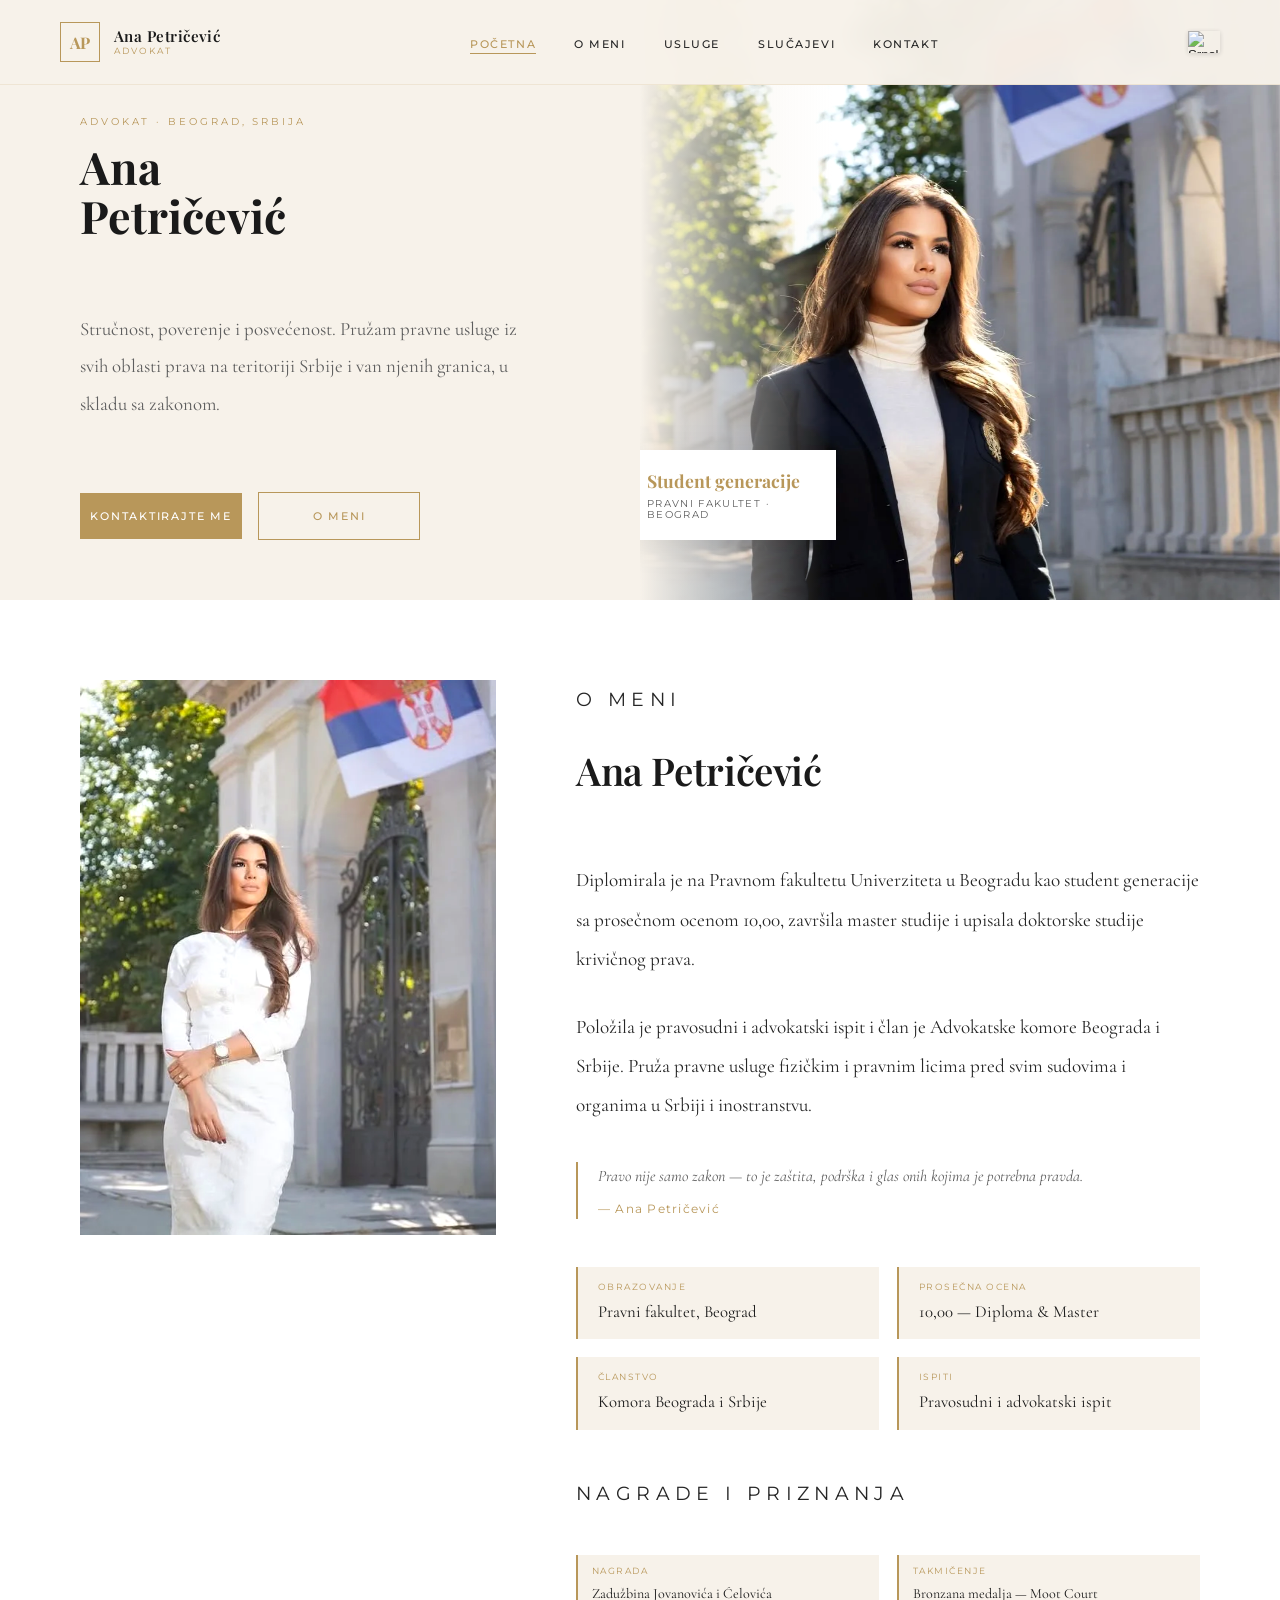
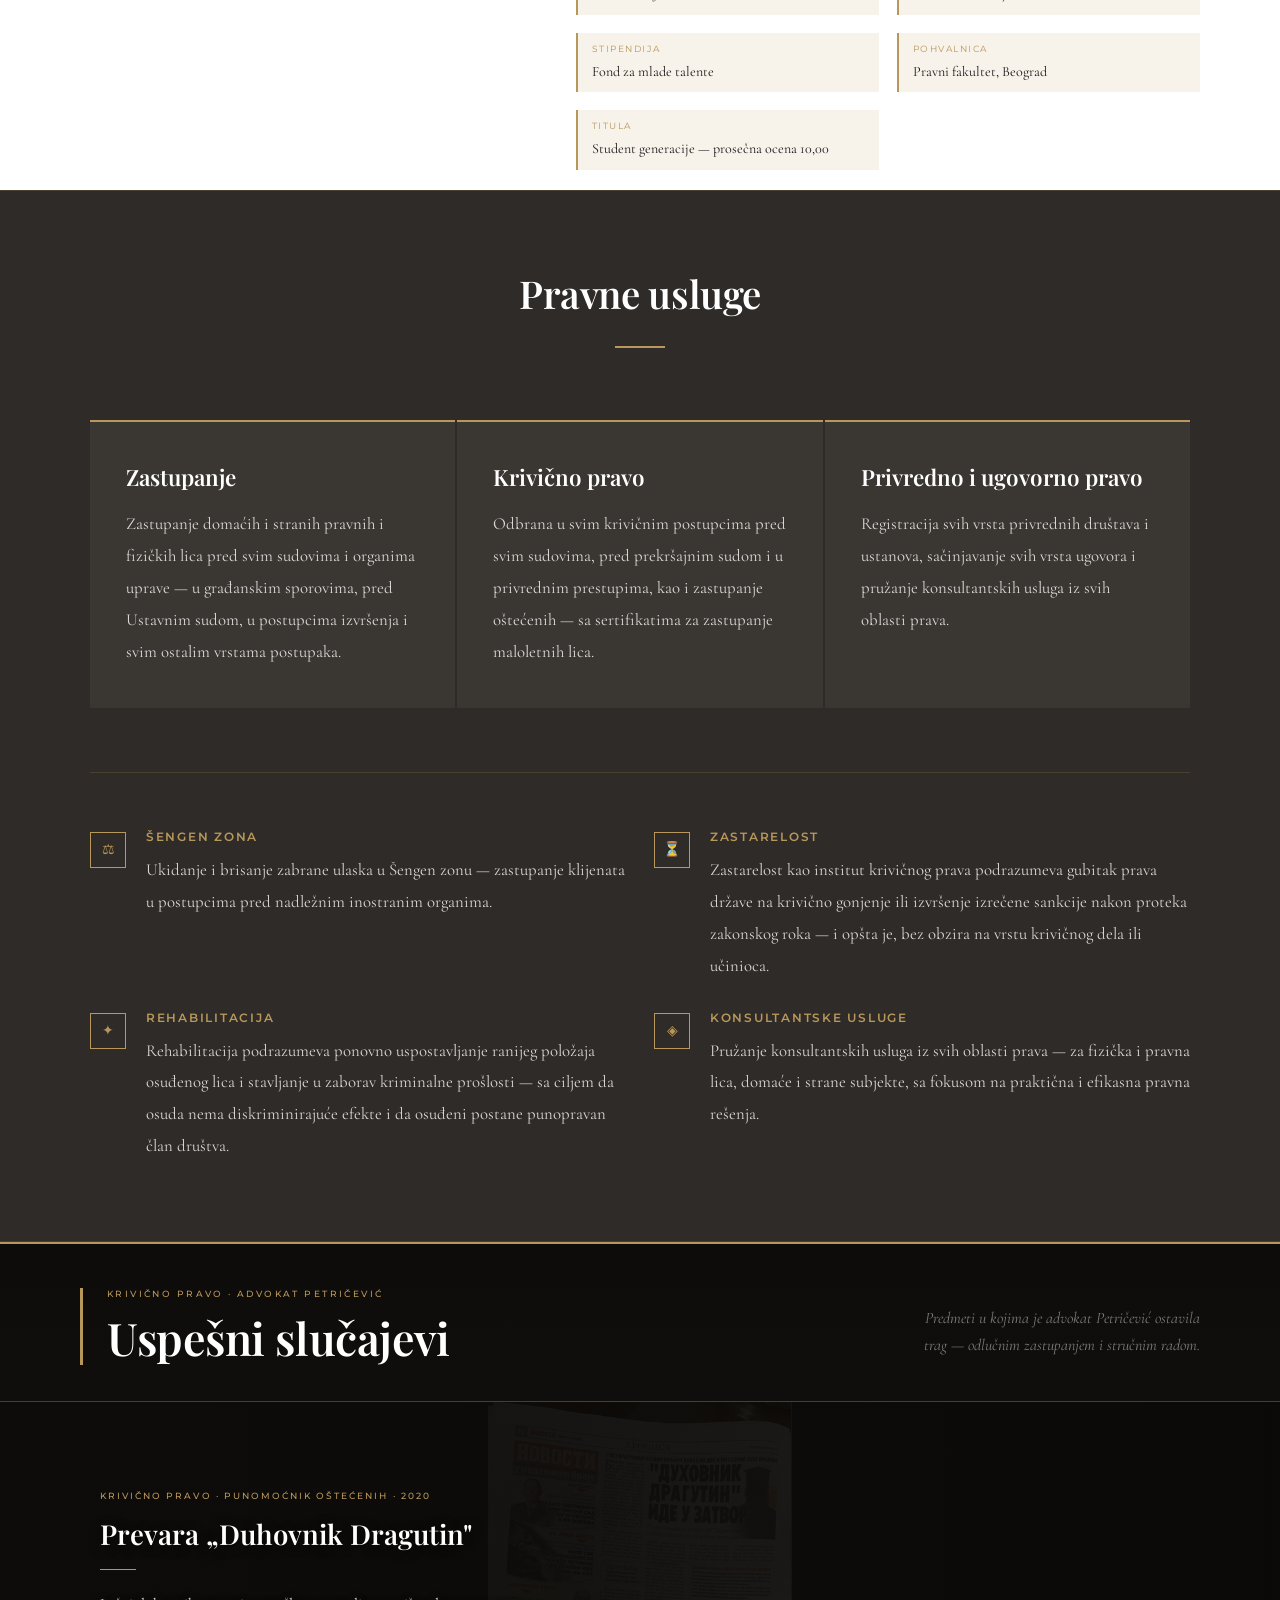
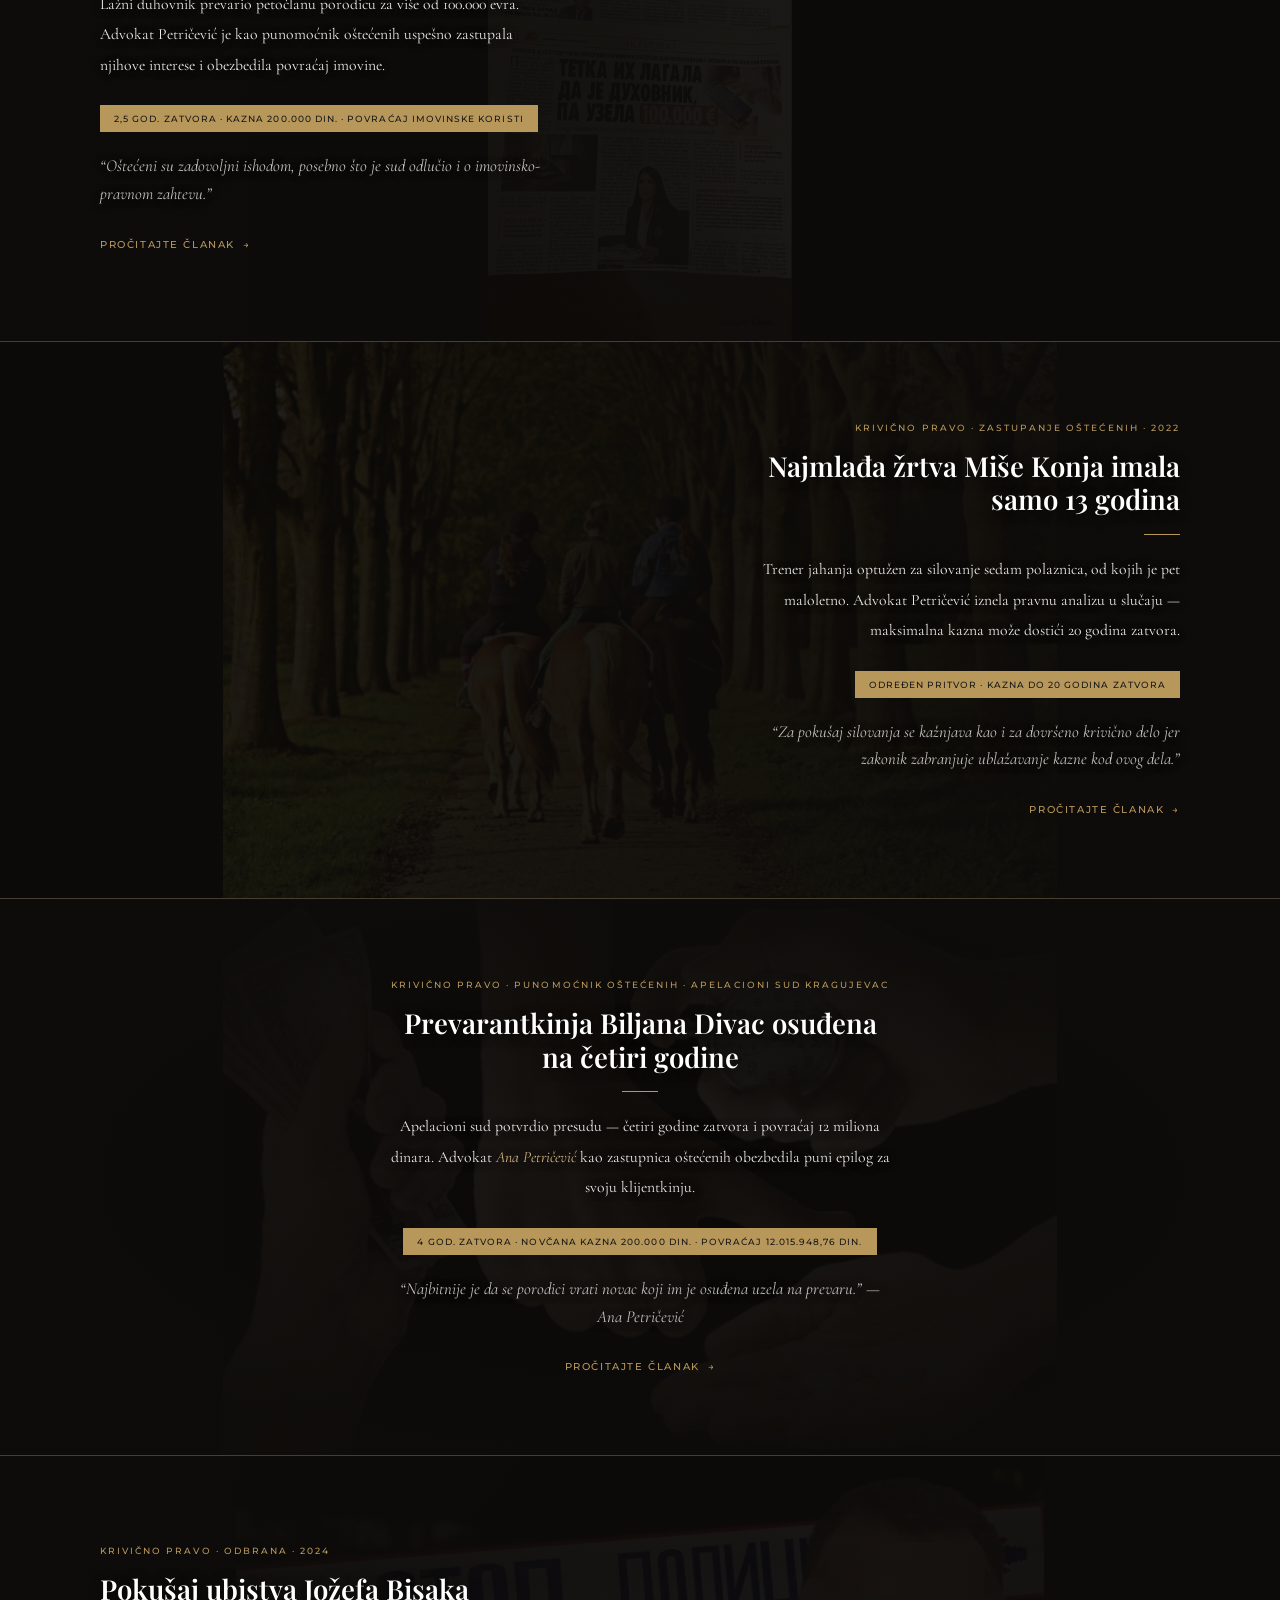
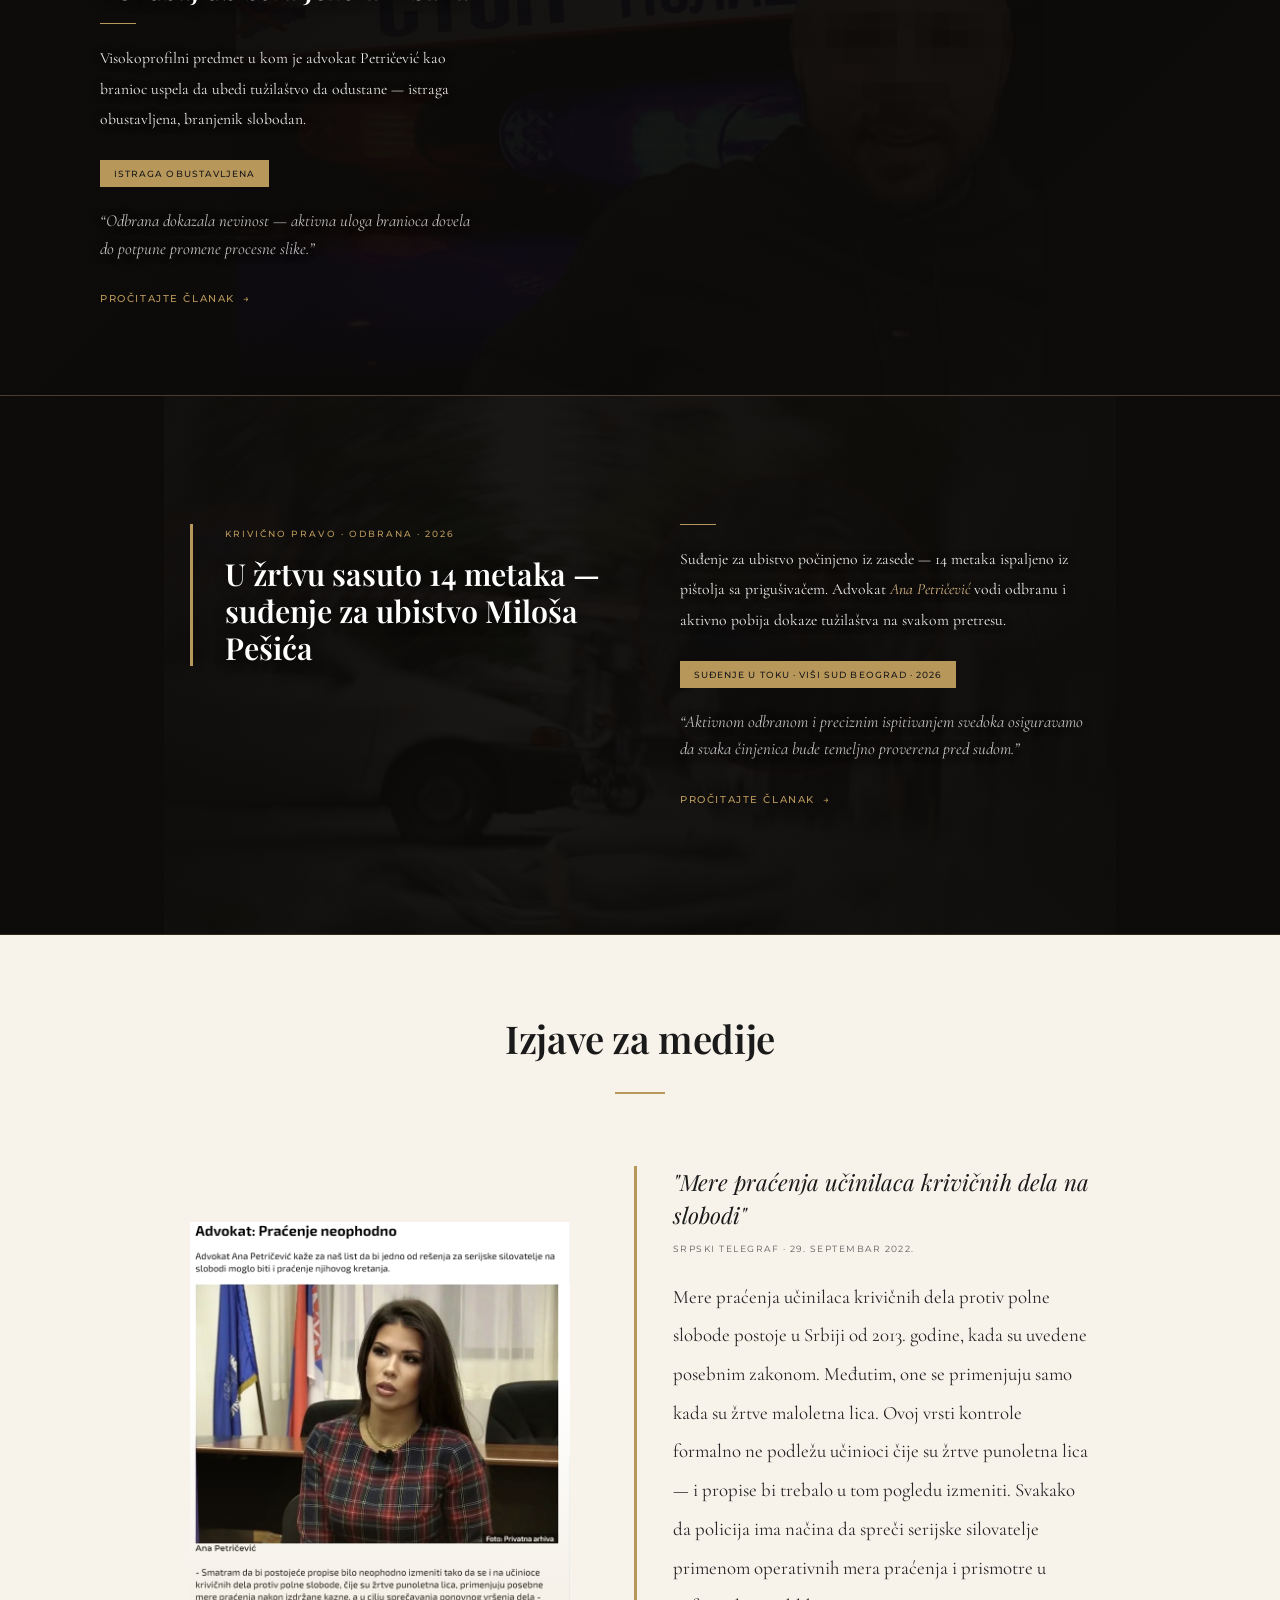
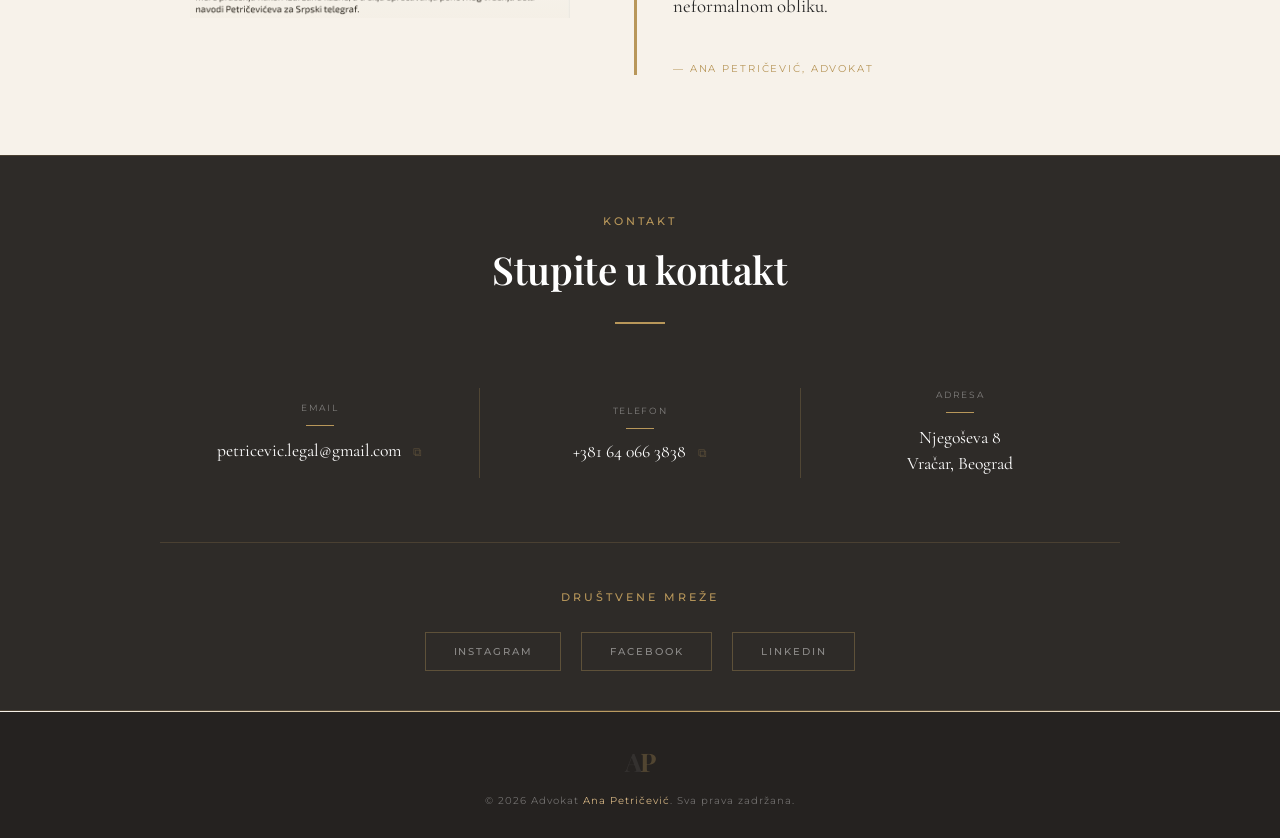
==== commit 73d388ac: "Mobile responsiveness, smooth scroll, section entrance animations, menu redesign" ====
--- a/index.html
+++ b/index.html
@@ -25,7 +25,7 @@
 
   <link href="https://fonts.googleapis.com/css2?family=Playfair+Display:ital,wght@0,400;0,600;0,700;1,400&family=Cormorant+Garamond:wght@300;400;500&family=Montserrat:wght@300;400;500&display=swap" rel="stylesheet" />
   <style>
-    *, *::before, *::after { box-sizing: border-box; margin: 0; padding: 0; }
+    *, *::before, *::after { box-sizing: border-box; margin: 0; padding: 0; -webkit-tap-highlight-color: transparent; }
 
     :root {
       --cream: #f7f2ea;
@@ -38,7 +38,7 @@
       --nav-bg: rgba(247,242,234,0.97);
     }
 
-    html { scroll-behavior: smooth; }
+    html { scroll-behavior: auto; }
 
     body {
       font-family: 'Cormorant Garamond', serif;
@@ -220,37 +220,159 @@
     .mobile-nav {
       position: fixed;
       inset: 0;
-      background: var(--cream);
-      z-index: 90;
+      background: #0e0c0a;
+      z-index: 110;
       display: flex;
       flex-direction: column;
+      transform: translateX(-100%);
+      transition: transform 0.55s cubic-bezier(0.22,1,0.36,1);
+      overflow: hidden;
+    }
+    .mobile-nav::before {
+      content: '';
+      position: absolute;
+      top: 64px; left: 0; right: 0;
+      height: 1px;
+      background: linear-gradient(to right, var(--gold) 0%, rgba(184,151,90,0.2) 60%, transparent 100%);
+    }
+    .mobile-nav.open { transform: translateX(0); }
+
+    .mobile-nav-top {
+      display: flex;
       align-items: center;
-      justify-content: center;
-      gap: 40px;
-      transform: translateX(100%);
-      transition: transform 0.5s cubic-bezier(0.22,1,0.36,1);
-    }
-    .mobile-nav.open { transform: translateX(0); }
+      justify-content: space-between;
+      padding: 0 24px;
+      height: 64px;
+      flex-shrink: 0;
+    }
+    .mobile-nav-monogram {
+      width: 36px; height: 36px;
+      border: 1.5px solid var(--gold);
+      display: flex; align-items: center; justify-content: center;
+      font-family: 'Playfair Display', serif;
+      font-size: 0.9rem;
+      font-weight: 700;
+      color: var(--gold);
+    }
+    .mobile-nav-name {
+      font-family: 'Playfair Display', serif;
+      font-size: 0.9rem;
+      font-weight: 600;
+      color: white;
+      letter-spacing: 0.02em;
+    }
+    .mobile-nav-sub {
+      font-family: 'Montserrat', sans-serif;
+      font-size: 0.48rem;
+      letter-spacing: 0.22em;
+      text-transform: uppercase;
+      color: var(--gold);
+      margin-top: 2px;
+    }
+    .mobile-nav-close {
+      background: none;
+      border: none;
+      color: rgba(255,255,255,0.4);
+      font-size: 1.1rem;
+      line-height: 1;
+      padding: 8px;
+      cursor: pointer;
+    }
+
+    .mobile-nav-links {
+      flex: 1;
+      display: flex;
+      flex-direction: column;
+      justify-content: flex-start;
+      padding: 20px 32px 0;
+    }
     .mobile-nav a {
       font-family: 'Playfair Display', serif;
-      font-size: 2rem;
-      font-weight: 600;
-      color: var(--dark);
+      font-size: 1.55rem;
+      font-weight: 400;
+      color: rgba(255,255,255,0.7);
       text-decoration: none;
-      letter-spacing: 0.04em;
-      transition: color 0.3s;
+      padding: 16px 0;
+      border-bottom: 1px solid rgba(184,151,90,0.12);
+      display: flex;
+      align-items: center;
+      gap: 16px;
+      transition: color 0.25s, padding-left 0.25s;
       position: relative;
     }
-    .mobile-nav a::after {
-      content: '';
-      position: absolute;
-      bottom: -4px; left: 0;
-      width: 0; height: 1px;
+    .mobile-nav a .mn-num {
+      width: 5px; height: 5px;
+      border-radius: 50%;
       background: var(--gold);
-      transition: width 0.35s ease;
-    }
-    .mobile-nav a:hover { color: var(--gold); }
-    .mobile-nav a:hover::after { width: 100%; }
+      opacity: 0.6;
+      flex-shrink: 0;
+    }
+    .mobile-nav a .mn-arrow {
+      margin-left: auto;
+      font-size: 0.7rem;
+      color: var(--gold);
+      opacity: 0;
+      transition: opacity 0.25s;
+      flex-shrink: 0;
+    }
+    .mobile-nav a:active,
+    .mobile-nav a:hover { color: white; padding-left: 6px; }
+    .mobile-nav a:active .mn-arrow,
+    .mobile-nav a:hover .mn-arrow { opacity: 1; }
+
+    .mobile-nav-footer {
+      padding: 28px 32px 44px;
+      border-top: 1px solid rgba(184,151,90,0.1);
+      flex-shrink: 0;
+    }
+    .mobile-nav-footer-tagline {
+      font-family: 'Cormorant Garamond', serif;
+      font-size: 0.85rem;
+      font-style: italic;
+      color: rgba(255,255,255,0.22);
+      letter-spacing: 0.03em;
+      line-height: 1.5;
+    }
+    .mobile-nav-footer-line {
+      display: flex;
+      align-items: center;
+      gap: 12px;
+      margin-top: 14px;
+    }
+    .mobile-nav-footer-dot {
+      width: 4px; height: 4px;
+      border-radius: 50%;
+      background: var(--gold);
+      opacity: 0.5;
+      flex-shrink: 0;
+    }
+    .mobile-nav-footer-loc {
+      font-family: 'Montserrat', sans-serif;
+      font-size: 0.48rem;
+      letter-spacing: 0.2em;
+      text-transform: uppercase;
+      color: rgba(255,255,255,0.25);
+    }
+
+    .mobile-nav-bottom {
+      display: none;
+    }
+    .mobile-nav-contact-label {
+      font-family: 'Montserrat', sans-serif;
+      font-size: 0.52rem;
+      letter-spacing: 0.2em;
+      text-transform: uppercase;
+      color: var(--gold);
+      margin-bottom: 12px;
+    }
+    .mobile-nav-contact-val {
+      font-family: 'Cormorant Garamond', serif;
+      font-size: 1.05rem;
+      color: rgba(255,255,255,0.55);
+      text-decoration: none;
+      display: block;
+      margin-bottom: 4px;
+    }
 
     .lang-toggle {
       cursor: pointer;
@@ -268,6 +390,17 @@
       box-shadow: 0 1px 5px rgba(0,0,0,0.18);
     }
 
+    /* ── SECTION ENTRANCE ── */
+    .section-entrance {
+      opacity: 0;
+      transform: translateY(28px);
+      transition: opacity 1.1s cubic-bezier(0.22,1,0.36,1), transform 1.1s cubic-bezier(0.22,1,0.36,1);
+    }
+    .section-entrance.visible {
+      opacity: 1;
+      transform: translateY(0);
+    }
+
     /* ── SCROLL REVEAL ── */
     .reveal {
       opacity: 0;
@@ -297,7 +430,7 @@
 
     /* ── HERO ── */
     #home {
-      height: 800px;
+      height: 600px;
       display: grid;
       grid-template-columns: 1fr 1fr;
       align-items: stretch;
@@ -305,63 +438,14 @@
     }
 
     .hero-text {
-      padding: 0px 60px 80px 80px;
+      padding: 60px 60px 80px 80px;
       display: flex;
       flex-direction: column;
-      justify-content: center;
-    }
-
-    .hero-eyebrow {
-      font-family: 'Montserrat', sans-serif;
-      font-size: 0.68rem;
-      font-weight: 400;
-      letter-spacing: 0.28em;
-      text-transform: uppercase;
-      color: var(--gold);
-      margin-bottom: 26px;
-      overflow: hidden;
-    }
-
-    /* text clip reveal on load */
-    .clip-reveal {
-      display: inline-block;
-      transform: translateY(110%) skewY(4deg);
-      opacity: 0;
-      transition: transform 1s cubic-bezier(0.16,1,0.3,1), opacity 0.5s ease;
-    }
-    .clip-reveal.visible {
-      transform: translateY(0) skewY(0deg);
-      opacity: 1;
-    }
-
-    .hero-name {
-      font-family: 'Playfair Display', serif;
-      font-size: clamp(2.6rem, 4vw, 3.8rem);
-      font-weight: 700;
-      line-height: 1.1;
-      color: var(--dark);
-      margin-bottom: 12px;
-    }
-    .hero-name .line { overflow: hidden; display: block; }
-
-    .hero-title {
-      font-family: 'Playfair Display', serif;
-      font-size: 1.15rem;
-      font-weight: 400;
-      font-style: italic;
-      color: var(--gold);
-      margin-bottom: 34px;
-      letter-spacing: 0.04em;
-    }
-
-    .hero-divider {
-      width: 0;
-      height: 1px;
-      background: var(--gold);
-      margin-bottom: 34px;
-      transition: width 1.2s ease 0.6s;
-    }
-    .hero-divider.visible { width: 55px; }
+      justify-content: flex-start;
+    }
+
+
+
 
     .hero-desc {
       font-size: 1.18rem;
@@ -449,17 +533,15 @@
 
     .hero-badge {
       position: absolute;
-      bottom: 135px;
+      bottom: 60px;
       left: -24px;
       background: white;
       padding: 20px 28px;
       box-shadow: 0 8px 40px rgba(0,0,0,0.08);
       border-left: 3px solid var(--gold);
-      transform: translateX(-20px);
-      opacity: 0;
-      transition: transform 1s ease 1s, opacity 1s ease 1s;
-    }
-    .hero-badge.visible { transform: translateX(0); opacity: 1; }
+      opacity: 1;
+    }
+    .hero-badge.visible { opacity: 1; }
 
     .hero-badge .num {
       font-family: 'Playfair Display', serif;
@@ -552,6 +634,7 @@
       grid-template-columns: 1fr 1fr;
       gap: 18px;
       margin-top: 42px;
+      align-items: start;
     }
 
     .cred-item {
@@ -581,17 +664,17 @@
     /* ── AWARDS ── */
     .awards-list {
       list-style: none;
-      display: flex;
-      flex-direction: column;
-      gap: 12px;
+      display: grid;
+      grid-template-columns: 1fr 1fr;
+      gap: 18px;
     }
     .awards-list li {
       display: flex;
       align-items: flex-start;
-      gap: 14px;
-      font-size: 1.08rem;
+      gap: 12px;
+      font-size: 0.97rem;
       font-weight: 400;
-      line-height: 1.75;
+      line-height: 1.65;
       color: var(--text);
       padding: 12px 16px;
       background: var(--cream);
@@ -602,25 +685,28 @@
       transform: translateX(6px);
       box-shadow: -4px 0 0 var(--gold);
     }
-    .awards-list li::before {
+    .awards-list li::after {
       content: '★';
       color: var(--gold);
       font-size: 0.7rem;
-      margin-top: 3px;
+      margin-top: 5px;
       flex-shrink: 0;
+      order: -1;
     }
 
 
     /* ── CASES ── */
-    #cases { padding: 80px 0 0; background: #2e2b28; }
+    #cases { padding: 0 0 0; background: #2e2b28; }
 
     .cases-header {
       display: flex;
       align-items: flex-end;
       justify-content: space-between;
-      margin-bottom: 40px;
-      padding: 0 80px;
+      margin-bottom: 0;
+      padding: 44px 80px 36px;
       gap: 40px;
+      background: linear-gradient(to bottom, rgba(14,12,10,1) 0%, rgba(14,12,10,0.92) 100%);
+      border-top: 2px solid var(--gold);
     }
     .cases-header-left {
       border-left: 3px solid var(--gold);
@@ -796,7 +882,7 @@
     }
     .ce-film-04 .ce-content { max-width: 580px; }
 
-    .ce-film-05 { min-height: 600px; }
+    .ce-film-05 { min-height: 540px; }
     .ce-film-05 .ce-bg img {
       object-position: center top;
       filter: grayscale(15%) contrast(1.07) brightness(0.25);
@@ -955,8 +1041,164 @@
       .about-img { aspect-ratio: 4/3; }
       .credential-grid { grid-template-columns: 1fr; }
 
-
       #contact { padding: 70px 24px; }
+    }
+
+    /* ── MOBILE (iPhone 14 Pro Max i slično) ── */
+    @media (max-width: 480px) {
+      html, body { overflow-x: hidden; width: 100%; }
+      * { max-width: 100%; }
+
+      /* NAV */
+      nav { padding: 14px 18px; flex-direction: row-reverse; }
+      nav.scrolled { padding: 10px 18px; }
+      .nav-logo { order: 1; }
+      .logo-monogram { display: none; }
+      .hamburger { display: flex; order: 2; }
+      .lang-toggle { order: -1; }
+
+      /* HERO — fullscreen overlay layout */
+      #home {
+        display: block !important;
+        position: relative !important;
+        height: 100svh !important;
+        min-height: 640px !important;
+        overflow: hidden !important;
+        grid-template-columns: none !important;
+      }
+      .hero-image-wrap {
+        position: absolute !important;
+        inset: 0 !important;
+        height: 100% !important;
+        z-index: 0 !important;
+      }
+      .hero-image-wrap img {
+        height: 100% !important;
+        width: 100% !important;
+        object-fit: cover !important;
+        object-position: center top !important;
+        transform: none !important;
+      }
+      .hero-image-overlay {
+        background: linear-gradient(to bottom, rgba(14,12,10,0.25) 0%, rgba(14,12,10,0.65) 50%, rgba(14,12,10,0.92) 100%) !important;
+      }
+      .hero-text {
+        position: absolute !important;
+        inset: 0 !important;
+        display: flex !important;
+        flex-direction: column !important;
+        justify-content: flex-end !important;
+        padding: 0 24px 52px !important;
+        z-index: 2 !important;
+        background: none !important;
+      }
+      .hero-eyebrow { color: var(--gold-light) !important; margin-top: 0 !important; }
+      .hero-text h1 {
+        color: white !important;
+        font-size: 2.8rem !important;
+        margin-bottom: 14px !important;
+        text-shadow: 0 2px 12px rgba(0,0,0,0.5) !important;
+      }
+      .hero-desc {
+        color: rgba(255,255,255,0.80) !important;
+        font-size: 1.05rem !important;
+        line-height: 1.85 !important;
+        max-width: 100% !important;
+        margin-top: 0 !important;
+        margin-bottom: 28px !important;
+      }
+      .hero-btns {
+        position: static !important;
+        left: auto !important;
+        bottom: auto !important;
+        width: 100% !important;
+        flex-direction: column !important;
+        gap: 10px !important;
+      }
+      .hero-btns .btn-primary,
+      .hero-btns .btn-outline {
+        width: 100% !important;
+        text-align: center !important;
+        padding: 16px 0 !important;
+        box-sizing: border-box !important;
+      }
+      .hero-btns .btn-outline {
+        border-color: rgba(255,255,255,0.45) !important;
+        color: white !important;
+      }
+      .hero-badge { display: none !important; }
+      .hero-eyebrow { display: none !important; }
+
+      /* ABOUT */
+      #about { padding: 24px 20px 40px; gap: 0; }
+      .about-sticky { display: none; }
+      .about-text { padding-top: 12px; }
+      .about-img { aspect-ratio: 3/2; }
+      .section-title { font-size: 1.75rem; }
+      .about-text p { font-size: 1.05rem; line-height: 1.95; }
+      .credential-grid { grid-template-columns: 1fr 1fr; gap: 10px; }
+      .cred-item { padding: 10px 12px; }
+      .cred-item .ci-val { font-size: 0.9rem; }
+      #awards-block { margin-top: 28px; }
+      #awards-block .credential-grid { grid-template-columns: 1fr 1fr; }
+      #awards-block .ci-val { white-space: normal !important; font-size: 0.82rem; }
+
+      /* OBLASTI */
+      #oblasti { padding: 0 0 40px !important; }
+      #oblasti > div { padding: 0 !important; max-width: 100% !important; }
+      #oblasti > div > div:first-child { display: flex !important; flex-direction: column !important; align-items: center !important; padding: 24px 20px 0 !important; margin-bottom: 0 !important; }
+      #oblasti > div > div:first-child .section-title { font-size: 2.4rem !important; color: white !important; text-align: center !important; line-height: 1.1 !important; white-space: normal !important; }
+      #oblasti > div > div:first-child .section-divider { display: none !important; }
+      #oblasti > div > div:first-child .section-title::after { content: ''; display: block; width: 36px; height: 1px; background: var(--gold); margin: 16px auto 0; opacity: 0.7; }
+      #oblasti .stagger { display: flex !important; flex-direction: column !important; gap: 2px !important; margin-top: 20px !important; }
+      #oblasti .stagger > div { padding: 26px 20px !important; border-top: 1px solid rgba(184,151,90,0.35) !important; }
+      #oblasti .stagger > div p:first-child { font-size: 1.15rem !important; }
+      #oblasti .stagger > div p:last-child { font-size: 0.97rem !important; line-height: 1.8 !important; }
+      #oblasti .reveal > div { grid-template-columns: 1fr !important; gap: 0 !important; }
+      #oblasti .reveal { padding: 20px 20px 8px !important; border-top: none !important; }
+
+      /* CASES */
+      #cases { padding: 0; }
+      .cases-header { padding: 32px 20px 24px !important; margin-bottom: 0 !important; }
+      .cases-header-left .section-title { font-size: 1.9rem; }
+      .cases-header-right { display: none; }
+      .ce-film { min-height: 480px !important; }
+      .ce-film .ce-bg { min-height: 480px !important; }
+      .ce-film .ce-content,
+      .ce-film-02 .ce-content,
+      .ce-film-03 .ce-content,
+      .ce-film-04 .ce-content { padding: 44px 20px 36px !important; max-width: 100% !important; margin: 0 !important; text-align: left !important; }
+      .ce-film-02 .case-divider,
+      .ce-film-03 .case-divider { margin-left: 0 !important; }
+      .ce-film .case-title { font-size: 1.4rem !important; }
+      .ce-film .case-result { font-size: 0.48rem; }
+      .ce-film-05 .ce-content { grid-template-columns: 1fr !important; gap: 28px !important; padding: 44px 20px 36px !important; max-width: 100% !important; }
+      .ce-film-05 .ce-col-left { border-left: none !important; padding-left: 0 !important; border-bottom: 1px solid rgba(184,151,90,0.3) !important; padding-bottom: 28px !important; }
+      .ce-film-05 .case-title { font-size: 1.35rem !important; }
+
+      /* IZJAVE */
+      #izjave { padding: 28px 20px 40px !important; }
+      #izjave > div { padding: 0 !important; }
+      #izjave > div > div:first-child { margin-bottom: 28px !important; }
+      #izjave > div > div:first-child .section-title { font-size: 1.9rem !important; }
+      #izjave > div > div:last-child { flex-direction: column !important; gap: 0 !important; align-items: stretch !important; }
+      #izjave > div > div:last-child > div:first-child { display: none !important; }
+      #izjave > div > div:last-child > div:last-child { flex: 1 !important; }
+      #izjave > div > div:last-child > div:last-child > div { padding-left: 16px !important; border-left-width: 2px !important; }
+      #izjave > div > div:last-child > div:last-child > div p:first-child { font-size: 1.2rem !important; }
+      #izjave > div > div:last-child > div:last-child > div p:nth-child(3) { font-size: 0.97rem !important; line-height: 1.85 !important; margin-bottom: 20px !important; }
+
+      /* CONTACT */
+      #contact { padding: 52px 20px 40px !important; }
+      .contact-row { gap: 28px; }
+      .contact-col { padding: 0; text-align: center; }
+      .contact-vline { width: 40px; height: 1px; margin: 0 auto; }
+      #contact > div > div:last-child { margin-top: 8px; padding-top: 8px; }
+      #contact .section-divider { margin-bottom: 52px !important; }
+      #contact > div > div:last-child > div { flex-wrap: wrap; justify-content: center; gap: 12px; }
+
+      /* FOOTER */
+      footer { padding: 24px 20px; }
     }
 
 
@@ -988,6 +1230,7 @@
     }
     #oblasti::before, #cases::before, #contact::before { top: 0; }
     #oblasti::after,  #cases::after,  #contact::after  { bottom: 0; }
+
 
     /* ── INLINE QUOTE ── */
     .inline-quote {
@@ -1077,27 +1320,32 @@
     }
     .copy-btn.copied .copy-tip { opacity: 1; }
 
+    /* ── AWARDS BLOCK ── */
+    #awards-block .cred-item { padding: 10px 14px; }
+    #awards-block .ci-val { font-size: 0.88rem; white-space: nowrap; overflow: hidden; text-overflow: ellipsis; }
+
     /* ── AWARD TOOLTIPS ── */
     .awards-list li { position: relative; }
     .awards-list li[data-tooltip]::before {
       content: attr(data-tooltip);
       position: absolute;
-      bottom: calc(100% + 8px);
+      bottom: calc(100% + 10px);
       left: 0;
-      background: var(--dark);
-      color: rgba(255,255,255,0.85);
-      font-family: 'Montserrat', sans-serif;
-      font-size: 0.58rem;
-      line-height: 1.5;
-      letter-spacing: 0.06em;
-      padding: 8px 14px;
-      max-width: 280px;
+      background: #111;
+      color: rgba(255,255,255,0.88);
+      font-family: 'Montserrat', sans-serif;
+      font-size: 0.65rem;
+      line-height: 1.65;
+      letter-spacing: 0.05em;
+      padding: 14px 18px;
+      max-width: 340px;
       pointer-events: none;
       opacity: 0;
-      transform: translateY(4px);
+      transform: translateY(6px);
       transition: opacity 0.25s, transform 0.25s;
       z-index: 10;
-      border-left: 2px solid var(--gold);
+      border-left: 3px solid var(--gold);
+      box-shadow: 0 8px 24px rgba(0,0,0,0.35);
     }
     .awards-list li[data-tooltip]:hover::before {
       opacity: 1;
@@ -1161,9 +1409,10 @@
   z-index: 150;
   opacity: 0;
   transform: translateY(12px);
-  transition: opacity 0.4s ease, transform 0.4s ease, background 0.3s, color 0.3s;
+  transition: opacity 0.4s ease, transform 0.4s ease;
   pointer-events: none;
-" onmouseover="this.style.background='var(--gold)';this.style.color='white';" onmouseout="this.style.background='transparent';this.style.color='var(--gold)';">↑</a>
+  background: transparent;
+">↑</a>
 
 <!-- LOADER -->
 <div id="loader">
@@ -1183,8 +1432,8 @@
   <ul class="nav-links">
     <li><a href="#home"    data-sr="Početna"  data-en="Home">Početna</a></li>
     <li><a href="#about"   data-sr="O meni"   data-en="About">O meni</a></li>
+    <li><a href="#oblasti" data-sr="Usluge" data-en="Services">Usluge</a></li>
     <li><a href="#cases"   data-sr="Slučajevi" data-en="Cases">Slučajevi</a></li>
-    <li><a href="#oblasti" data-sr="Usluge" data-en="Services">Usluge</a></li>
     <li><a href="#contact" data-sr="Kontakt"  data-en="Contact">Kontakt</a></li>
   </ul>
   <button class="lang-toggle" id="langBtn" title="Prebaci na engleski">
@@ -1197,27 +1446,41 @@
 
 <!-- MOBILE NAV -->
 <div class="mobile-nav" id="mobileNav">
-  <a href="#home"    data-sr="Početna"   data-en="Home">Početna</a>
-  <a href="#about"   data-sr="O meni"    data-en="About">O meni</a>
-  <a href="#cases"   data-sr="Slučajevi" data-en="Cases">Slučajevi</a>
-  <a href="#oblasti" data-sr="Usluge"    data-en="Services">Usluge</a>
-  <a href="#contact" data-sr="Kontakt"   data-en="Contact">Kontakt</a>
+  <div class="mobile-nav-top">
+    <div class="mobile-nav-monogram">AP</div>
+    <div>
+      <div class="mobile-nav-name">Ana Petričević</div>
+      <div class="mobile-nav-sub" data-sr="Advokat" data-en="Attorney at Law">Advokat</div>
+    </div>
+    <button class="mobile-nav-close" id="mobileNavClose" aria-label="Zatvori meni">✕</button>
+  </div>
+  <div class="mobile-nav-links">
+    <a href="#home"><span class="mn-num"></span><span data-sr="Početna" data-en="Home">Početna</span><span class="mn-arrow">→</span></a>
+    <a href="#about"><span class="mn-num"></span><span data-sr="O meni" data-en="About">O meni</span><span class="mn-arrow">→</span></a>
+    <a href="#oblasti"><span class="mn-num"></span><span data-sr="Usluge" data-en="Services">Usluge</span><span class="mn-arrow">→</span></a>
+    <a href="#cases"><span class="mn-num"></span><span data-sr="Slučajevi" data-en="Cases">Slučajevi</span><span class="mn-arrow">→</span></a>
+    <a href="#contact"><span class="mn-num"></span><span data-sr="Kontakt" data-en="Contact">Kontakt</span><span class="mn-arrow">→</span></a>
+  </div>
+  <div class="mobile-nav-footer">
+    <div class="mobile-nav-footer-tagline" data-sr="Stručnost, poverenje i posvećenost." data-en="Expertise, trust and dedication.">Stručnost, poverenje i posvećenost.</div>
+    <div class="mobile-nav-footer-line">
+      <div class="mobile-nav-footer-dot"></div>
+      <div class="mobile-nav-footer-loc" data-sr="Beograd, Srbija" data-en="Belgrade, Serbia">Beograd, Srbija</div>
+    </div>
+  </div>
 </div>
 
 <!-- HERO -->
 <section id="home">
   <div class="hero-text" style="position:relative;">
-    <p class="hero-eyebrow">
-      <span class="clip-reveal" data-sr="Advokat · Beograd, Srbija" data-en="Attorney at Law · Belgrade, Serbia">Advokat · Beograd, Srbija</span>
+    <p class="hero-eyebrow" style="font-family:'Montserrat',sans-serif; font-size:0.65rem; font-weight:400; letter-spacing:0.28em; text-transform:uppercase; color:var(--gold); margin-bottom:14px; margin-top:55px;">
+      <span data-sr="Advokat · Beograd, Srbija" data-en="Attorney at Law · Belgrade, Serbia">Advokat · Beograd, Srbija</span>
     </p>
-    <h1 class="hero-name">
-      <span class="line"><span class="clip-reveal" style="transition-delay:0.1s">Ana</span></span>
-      <span class="line"><span class="clip-reveal" style="transition-delay:0.2s">Petričević</span></span>
+    <h1 style="font-family:'Playfair Display',serif; font-size:clamp(2.2rem,3.5vw,3.2rem); font-weight:700; line-height:1.1; color:var(--dark); margin-bottom:20px;">
+      Ana<br>Petričević
     </h1>
-    <p class="hero-title reveal" style="transition-delay:0.35s" data-sr="Advokat" data-en="Attorney at Law">Advokat</p>
-    <div class="hero-divider" id="heroDivider"></div>
-    <p class="hero-desc reveal" style="transition-delay:0.5s; margin-bottom: 0; min-height: 190px;" data-sr="Stručnost, poverenje i posvećenost. Pružam pravne usluge iz svih oblasti prava na teritoriji Srbije i van njenih granica, u skladu sa zakonom." data-en="Expertise, trust and dedication. Providing legal services across all areas of law in Serbia and beyond, in accordance with the law.">Stručnost, poverenje i posvećenost. Pružam pravne usluge iz svih oblasti prava na teritoriji Srbije i van njenih granica, u skladu sa zakonom.</p>
-    <div class="reveal hero-btns" style="transition-delay:0.65s; position:absolute; bottom:140px; left:80px; width:340px;">
+    <p class="hero-desc reveal" style="transition-delay:0.5s; margin-bottom: 0; min-height: 0; margin-top: 50px;" data-sr="Stručnost, poverenje i posvećenost. Pružam pravne usluge iz svih oblasti prava na teritoriji Srbije i van njenih granica, u skladu sa zakonom." data-en="Expertise, trust and dedication. Providing legal services across all areas of law in Serbia and beyond, in accordance with the law.">Stručnost, poverenje i posvećenost. Pružam pravne usluge iz svih oblasti prava na teritoriji Srbije i van njenih granica, u skladu sa zakonom.</p>
+    <div class="reveal hero-btns" style="transition-delay:0.65s; position:absolute; bottom:60px; left:80px; width:340px;">
       <a href="#contact" class="btn-primary" style="width:162px; text-align:center; padding-left:0; padding-right:0;" data-sr="Kontaktirajte me" data-en="Get in touch">Kontaktirajte me</a>
       <a href="#about"   class="btn-outline"  style="width:162px; text-align:center; padding-left:0; padding-right:0;" data-sr="O meni"          data-en="Learn more">O meni</a>
     </div>
@@ -1236,7 +1499,7 @@
 </section>
 
 <!-- ABOUT -->
-<section id="about">
+<section id="about" class="section-entrance">
   <div class="about-sticky reveal from-left">
     <picture>
       <source srcset="3.webp" type="image/webp" />
@@ -1257,7 +1520,7 @@
     <div class="credential-grid stagger">
       <div class="cred-item">
         <div class="ci-lbl" data-sr="Obrazovanje" data-en="Education">Obrazovanje</div>
-        <div class="ci-val" data-sr="Pravni fakultet, Univerzitet u Beogradu" data-en="Faculty of Law, University of Belgrade">Pravni fakultet, Univerzitet u Beogradu</div>
+        <div class="ci-val" data-sr="Pravni fakultet, Beograd" data-en="Faculty of Law, Belgrade">Pravni fakultet, Beograd</div>
       </div>
       <div class="cred-item">
         <div class="ci-lbl" data-sr="Prosečna ocena" data-en="GPA">Prosečna ocena</div>
@@ -1265,45 +1528,42 @@
       </div>
       <div class="cred-item">
         <div class="ci-lbl" data-sr="Članstvo" data-en="Membership">Članstvo</div>
-        <div class="ci-val" data-sr="Advokatska komora Beograda i Srbije" data-en="Belgrade &amp; Serbia Bar Association">Advokatska komora Beograda i Srbije</div>
+        <div class="ci-val" data-sr="Komora Beograda i Srbije" data-en="Belgrade &amp; Serbia Bar">Komora Beograda i Srbije</div>
       </div>
       <div class="cred-item">
         <div class="ci-lbl" data-sr="Ispiti" data-en="Exams">Ispiti</div>
         <div class="ci-val" data-sr="Pravosudni i advokatski ispit" data-en="Judicial &amp; Bar Exam">Pravosudni i advokatski ispit</div>
       </div>
-    <!-- YouTube video -->
-    <div style="margin-top:44px; margin-bottom:44px;">
-      <p class="section-label reveal" style="margin-bottom:16px;" data-sr="Emisija" data-en="TV Feature">Emisija</p>
-      <div class="reveal scale-in" style="position:relative; padding-bottom:56.25%; height:0; overflow:hidden; border:1px solid rgba(184,151,90,0.25);">
-        <iframe src="https://www.youtube.com/embed/H2P8zK9Ub7c" title="Šampioni znanja — Ana Petričević" frameborder="0" allow="accelerometer; autoplay; clipboard-write; encrypted-media; gyroscope; picture-in-picture" allowfullscreen style="position:absolute; top:0; left:0; width:100%; height:100%;"></iframe>
+    </div><!-- kraj credential-grid -->
+    <div class="awards-block reveal" style="margin-top:44px;" id="awards-block">
+      <p class="section-label" style="margin-bottom:20px; white-space:nowrap;" data-sr="Nagrade i priznanja" data-en="Awards & Honours">Nagrade i priznanja</p>
+      <div class="credential-grid stagger" style="grid-template-columns: 1fr 1fr;">
+        <div class="cred-item" data-tooltip="Prestižna zadužbina koja od 1935. nagrađuje najboljim studentima prava u Srbiji">
+          <div class="ci-lbl" data-sr="Nagrada" data-en="Award">Nagrada</div>
+          <div class="ci-val" data-sr="Zadužbina Jovanovića i Ćelovića" data-en="Jovanović &amp; Ćelović Endowment">Zadužbina Jovanovića i Ćelovića</div>
+        </div>
+        <div class="cred-item" data-tooltip="Međunarodno takmičenje u simulaciji sudskog postupka — studenti vode stvaran sudski spor pred komisijom profesora i sudija">
+          <div class="ci-lbl" data-sr="Takmičenje" data-en="Competition">Takmičenje</div>
+          <div class="ci-val" data-sr="Bronzana medalja — Moot Court" data-en="Bronze Medal — Moot Court">Bronzana medalja — Moot Court</div>
+        </div>
+        <div class="cred-item" data-tooltip="Državna stipendija Vlade Republike Srbije za studente sa prosečnom ocenom 10,00">
+          <div class="ci-lbl" data-sr="Stipendija" data-en="Scholarship">Stipendija</div>
+          <div class="ci-val" data-sr="Fond za mlade talente" data-en="Fund for Young Talents">Fond za mlade talente</div>
+        </div>
+        <div class="cred-item" data-tooltip="Zvanično pismeno prizanje Pravnog fakulteta koje se retko dodeljuje — samo studentima sa savršenim uspehom">
+          <div class="ci-lbl" data-sr="Pohvalnica" data-en="Commendation">Pohvalnica</div>
+          <div class="ci-val" data-sr="Pravni fakultet, Beograd" data-en="Faculty of Law, Belgrade">Pravni fakultet, Beograd</div>
+        </div>
+        <div class="cred-item" data-tooltip="Najviše akademsko prizanje generacije — dodeljuje se jednom studentu koji je završio studije sa prosekom 10,00">
+          <div class="ci-lbl" data-sr="Titula" data-en="Title">Titula</div>
+          <div class="ci-val" data-sr="Student generacije — prosečna ocena 10,00" data-en="Valedictorian — GPA 10.00">Student generacije — prosečna ocena 10,00</div>
+        </div>
       </div>
-      <p class="reveal" style="font-family:'Montserrat',sans-serif; font-size:0.6rem; letter-spacing:0.14em; text-transform:uppercase; color:var(--text-light); margin-top:10px; margin-bottom:24px;" data-sr="Emisija „Šampioni znanja" — TV Brainz / Pravni fakultet" data-en="TV show „Šampioni znanja" — TV Brainz / Faculty of Law">Emisija „Šampioni znanja" — TV Brainz / Pravni fakultet</p>
-
-      <div class="reveal scale-in" style="position:relative; padding-bottom:56.25%; height:0; overflow:hidden; border:1px solid rgba(184,151,90,0.25);">
-        <iframe src="https://www.youtube.com/embed/1tfqAN7jiIs?t=78" title="Emisija — Ana Petričević" frameborder="0" allow="accelerometer; autoplay; clipboard-write; encrypted-media; gyroscope; picture-in-picture" allowfullscreen style="position:absolute; top:0; left:0; width:100%; height:100%;"></iframe>
-      </div>
-      <p class="reveal" style="font-family:'Montserrat',sans-serif; font-size:0.6rem; letter-spacing:0.14em; text-transform:uppercase; color:var(--text-light); margin-top:10px; margin-bottom:24px;">LINK VIP – Pravnica koja je uzor mladim ljudima · Epizoda 20</p>
-
-      <div class="reveal scale-in" style="position:relative; padding-bottom:56.25%; height:0; overflow:hidden; border:1px solid rgba(184,151,90,0.25);">
-        <iframe src="https://www.youtube.com/embed/mrAcHlwP_Ug?t=368" title="Emisija — Ana Petričević" frameborder="0" allow="accelerometer; autoplay; clipboard-write; encrypted-media; gyroscope; picture-in-picture" allowfullscreen style="position:absolute; top:0; left:0; width:100%; height:100%;"></iframe>
-      </div>
-      <p class="reveal" style="font-family:'Montserrat',sans-serif; font-size:0.6rem; letter-spacing:0.14em; text-transform:uppercase; color:var(--text-light); margin-top:10px;">STUDENICA PODKAST – Fabula docet · Možeš! Veruj! Uspećeš! · Epizoda 4</p>
-    </div>
-
-    <div class="awards-block reveal" style="margin-top:44px;">
-      <p class="section-label" style="margin-bottom:20px;" data-sr="Nagrade i priznanja" data-en="Awards & Honours">Nagrade i priznanja</p>
-      <ul class="awards-list stagger">
-        <li data-sr="Nagrada Zadužbine Milivoja Jovanovića i Luke Ćelovića" data-en="Award of the Milivoje Jovanović and Luka Ćelović Endowment" data-tooltip="Prestižna zadužbina koja od 1935. nagrađuje najboljim studentima prava u Srbiji">Nagrada Zadužbine Milivoja Jovanovića i Luke Ćelovića</li>
-        <li data-sr="Bronzana medalja — simulacija suđenja „Moot Court"" data-en="Bronze Medal — Moot Court simulation" data-tooltip="Međunarodno takmičenje u simulaciji sudskog postupka — studenti vode stvaran sudski spor pred komisijom profesora i sudija">Bronzana medalja — simulacija suđenja „Moot Court"</li>
-        <li data-sr="Stipendista Fonda za mlade talente" data-en="Scholar of the Fund for Young Talents" data-tooltip="Državna stipendija Vlade Republike Srbije za studente sa prosečnom ocenom 10,00">Stipendista Fonda za mlade talente</li>
-        <li data-sr="Pohvalnica za izuzetan uspeh, Pravni fakultet Univerziteta u Beogradu" data-en="Commendation for Outstanding Achievement, Faculty of Law, University of Belgrade" data-tooltip="Zvanično pismeno prizanje Pravnog fakulteta koje se retko dodeljuje — samo studentima sa savršenim uspehom">Pohvalnica za izuzetan uspeh, Pravni fakultet Univerziteta u Beogradu</li>
-        <li data-sr="Student generacije — prosečna ocena 10,00" data-en="Valedictorian of the generation — GPA 10.00" data-tooltip="Najviše akademsko prizanje generacije — dodeljuje se jednom studentu koji je završio studije sa prosekom 10,00">Student generacije — prosečna ocena 10,00</li>
-      </ul>
     </div>
   </div>
 </section>
 <!-- OBLASTI PRAKSE -->
-<section id="oblasti" style="background: #2e2b28; padding: 80px 80px;">
+<section id="oblasti" class="section-entrance" style="background: #2e2b28; padding: 80px 80px;">
   <div style="max-width: 1100px; margin: 0 auto;">
     <div style="text-align:center; margin-bottom: 72px;">
       <h2 class="section-title reveal" style="color:white;" data-sr="Pravne usluge" data-en="Legal Services">Pravne usluge</h2>
@@ -1312,17 +1572,17 @@
 
     <!-- Glavne usluge -->
     <div class="stagger" style="display:grid; grid-template-columns: repeat(3, 1fr); gap: 2px; margin-bottom: 64px;">
-      <div style="background:#3a3632; padding:36px 32px; border-top: 2px solid var(--gold);">
-        <p style="font-family:'Playfair Display',serif; font-size:1.25rem; font-weight:600; color:white; margin-bottom:14px;" data-sr="Zastupanje" data-en="Representation">Zastupanje</p>
-        <p style="font-size:0.95rem; font-weight:300; line-height:1.85; color:rgba(255,255,255,0.68);" data-sr="Zastupanje domaćih i stranih pravnih i fizičkih lica pred svim sudovima i organima uprave — u građanskim sporovima, pred Ustavnim sudom, u postupcima izvršenja i svim ostalim vrstama postupaka." data-en="Representation of domestic and foreign legal entities and individuals before all courts and administrative bodies — in civil disputes, before the Constitutional Court, in enforcement proceedings and all other types of proceedings.">Zastupanje domaćih i stranih pravnih i fizičkih lica pred svim sudovima i organima uprave — u građanskim sporovima, pred Ustavnim sudom, u postupcima izvršenja i svim ostalim vrstama postupaka.</p>
+      <div style="background:#3a3632; padding:40px 36px; border-top: 2px solid var(--gold);">
+        <p style="font-family:'Playfair Display',serif; font-size:1.4rem; font-weight:600; color:white; margin-bottom:16px;" data-sr="Zastupanje" data-en="Representation">Zastupanje</p>
+        <p style="font-size:1.05rem; font-weight:400; line-height:1.9; color:rgba(255,255,255,0.82);" data-sr="Zastupanje domaćih i stranih pravnih i fizičkih lica pred svim sudovima i organima uprave — u građanskim sporovima, pred Ustavnim sudom, u postupcima izvršenja i svim ostalim vrstama postupaka." data-en="Representation of domestic and foreign legal entities and individuals before all courts and administrative bodies — in civil disputes, before the Constitutional Court, in enforcement proceedings and all other types of proceedings.">Zastupanje domaćih i stranih pravnih i fizičkih lica pred svim sudovima i organima uprave — u građanskim sporovima, pred Ustavnim sudom, u postupcima izvršenja i svim ostalim vrstama postupaka.</p>
       </div>
-      <div style="background:#3a3632; padding:36px 32px; border-top: 2px solid var(--gold);">
-        <p style="font-family:'Playfair Display',serif; font-size:1.25rem; font-weight:600; color:white; margin-bottom:14px;" data-sr="Krivično pravo" data-en="Criminal Law">Krivično pravo</p>
-        <p style="font-size:0.95rem; font-weight:300; line-height:1.85; color:rgba(255,255,255,0.68);" data-sr="Odbrana u svim krivičnim postupcima pred svim sudovima, pred prekršajnim sudom i u privrednim prestupima, kao i zastupanje oštećenih — sa sertifikatima za zastupanje maloletnih lica." data-en="Defence in all criminal proceedings before all courts, misdemeanour courts and economic offence proceedings, as well as representation of victims — including certification for representing minors.">Odbrana u svim krivičnim postupcima pred svim sudovima, pred prekršajnim sudom i u privrednim prestupima, kao i zastupanje oštećenih — sa sertifikatima za zastupanje maloletnih lica.</p>
+      <div style="background:#3a3632; padding:40px 36px; border-top: 2px solid var(--gold);">
+        <p style="font-family:'Playfair Display',serif; font-size:1.4rem; font-weight:600; color:white; margin-bottom:16px;" data-sr="Krivično pravo" data-en="Criminal Law">Krivično pravo</p>
+        <p style="font-size:1.05rem; font-weight:400; line-height:1.9; color:rgba(255,255,255,0.82);" data-sr="Odbrana u svim krivičnim postupcima pred svim sudovima, pred prekršajnim sudom i u privrednim prestupima, kao i zastupanje oštećenih — sa sertifikatima za zastupanje maloletnih lica." data-en="Defence in all criminal proceedings before all courts, misdemeanour courts and economic offence proceedings, as well as representation of victims — including certification for representing minors.">Odbrana u svim krivičnim postupcima pred svim sudovima, pred prekršajnim sudom i u privrednim prestupima, kao i zastupanje oštećenih — sa sertifikatima za zastupanje maloletnih lica.</p>
       </div>
-      <div style="background:#3a3632; padding:36px 32px; border-top: 2px solid var(--gold);">
-        <p style="font-family:'Playfair Display',serif; font-size:1.25rem; font-weight:600; color:white; margin-bottom:14px;" data-sr="Privredno i ugovorno pravo" data-en="Corporate & Contract Law">Privredno i ugovorno pravo</p>
-        <p style="font-size:0.95rem; font-weight:300; line-height:1.85; color:rgba(255,255,255,0.68);" data-sr="Registracija svih vrsta privrednih društava i ustanova, sačinjavanje svih vrsta ugovora i pružanje konsultantskih usluga iz svih oblasti prava." data-en="Registration of all types of companies and institutions, drafting of all types of contracts and providing consultancy services across all areas of law.">Registracija svih vrsta privrednih društava i ustanova, sačinjavanje svih vrsta ugovora i pružanje konsultantskih usluga iz svih oblasti prava.</p>
+      <div style="background:#3a3632; padding:40px 36px; border-top: 2px solid var(--gold);">
+        <p style="font-family:'Playfair Display',serif; font-size:1.4rem; font-weight:600; color:white; margin-bottom:16px;" data-sr="Privredno i ugovorno pravo" data-en="Corporate & Contract Law">Privredno i ugovorno pravo</p>
+        <p style="font-size:1.05rem; font-weight:400; line-height:1.9; color:rgba(255,255,255,0.82);" data-sr="Registracija svih vrsta privrednih društava i ustanova, sačinjavanje svih vrsta ugovora i pružanje konsultantskih usluga iz svih oblasti prava." data-en="Registration of all types of companies and institutions, drafting of all types of contracts and providing consultancy services across all areas of law.">Registracija svih vrsta privrednih društava i ustanova, sačinjavanje svih vrsta ugovora i pružanje konsultantskih usluga iz svih oblasti prava.</p>
       </div>
     </div>
 
@@ -1332,29 +1592,29 @@
         <div class="reveal from-left" style="display:flex; gap:20px; align-items:flex-start;">
           <div style="width:36px; height:36px; border:1px solid var(--gold); display:flex; align-items:center; justify-content:center; flex-shrink:0; color:var(--gold); font-size:0.9rem; margin-top:3px;">⚖</div>
           <div>
-            <p style="font-family:'Montserrat',sans-serif; font-size:0.72rem; font-weight:500; letter-spacing:0.14em; text-transform:uppercase; color:var(--gold); margin-bottom:8px;" data-sr="Šengen zona" data-en="Schengen Zone">Šengen zona</p>
-            <p style="font-size:0.97rem; font-weight:300; line-height:1.8; color:rgba(255,255,255,0.68);" data-sr="Ukidanje i brisanje zabrane ulaska u Šengen zonu — zastupanje klijenata u postupcima pred nadležnim inostranim organima." data-en="Lifting and removal of entry bans to the Schengen Zone — representing clients in proceedings before the competent foreign authorities.">Ukidanje i brisanje zabrane ulaska u Šengen zonu — zastupanje klijenata u postupcima pred nadležnim inostranim organima.</p>
+            <p style="font-family:'Montserrat',sans-serif; font-size:0.78rem; font-weight:600; letter-spacing:0.14em; text-transform:uppercase; color:var(--gold); margin-bottom:10px;" data-sr="Šengen zona" data-en="Schengen Zone">Šengen zona</p>
+            <p style="font-size:1.05rem; font-weight:400; line-height:1.9; color:rgba(255,255,255,0.82);" data-sr="Ukidanje i brisanje zabrane ulaska u Šengen zonu — zastupanje klijenata u postupcima pred nadležnim inostranim organima." data-en="Lifting and removal of entry bans to the Schengen Zone — representing clients in proceedings before the competent foreign authorities.">Ukidanje i brisanje zabrane ulaska u Šengen zonu — zastupanje klijenata u postupcima pred nadležnim inostranim organima.</p>
           </div>
         </div>
         <div class="reveal from-right" style="display:flex; gap:20px; align-items:flex-start;">
           <div style="width:36px; height:36px; border:1px solid var(--gold); display:flex; align-items:center; justify-content:center; flex-shrink:0; color:var(--gold); font-size:0.9rem; margin-top:3px;">⏳</div>
           <div>
-            <p style="font-family:'Montserrat',sans-serif; font-size:0.72rem; font-weight:500; letter-spacing:0.14em; text-transform:uppercase; color:var(--gold); margin-bottom:8px;" data-sr="Zastarelost" data-en="Statute of Limitations">Zastarelost</p>
-            <p style="font-size:0.97rem; font-weight:300; line-height:1.8; color:rgba(255,255,255,0.68);" data-sr="Zastarelost kao institut krivičnog prava podrazumeva gubitak prava države na krivično gonjenje ili izvršenje izrečene sankcije nakon proteka zakonskog roka — i opšta je, bez obzira na vrstu krivičnog dela ili učinioca." data-en="The statute of limitations in criminal law entails the loss of the state's right to prosecute or enforce a sentence after the statutory period has elapsed — and is general in nature, regardless of the type of offence or offender.">Zastarelost kao institut krivičnog prava podrazumeva gubitak prava države na krivično gonjenje ili izvršenje izrečene sankcije nakon proteka zakonskog roka — i opšta je, bez obzira na vrstu krivičnog dela ili učinioca.</p>
+            <p style="font-family:'Montserrat',sans-serif; font-size:0.78rem; font-weight:600; letter-spacing:0.14em; text-transform:uppercase; color:var(--gold); margin-bottom:10px;" data-sr="Zastarelost" data-en="Statute of Limitations">Zastarelost</p>
+            <p style="font-size:1.05rem; font-weight:400; line-height:1.9; color:rgba(255,255,255,0.82);" data-sr="Zastarelost kao institut krivičnog prava podrazumeva gubitak prava države na krivično gonjenje ili izvršenje izrečene sankcije nakon proteka zakonskog roka — i opšta je, bez obzira na vrstu krivičnog dela ili učinioca." data-en="The statute of limitations in criminal law entails the loss of the state's right to prosecute or enforce a sentence after the statutory period has elapsed — and is general in nature, regardless of the type of offence or offender.">Zastarelost kao institut krivičnog prava podrazumeva gubitak prava države na krivično gonjenje ili izvršenje izrečene sankcije nakon proteka zakonskog roka — i opšta je, bez obzira na vrstu krivičnog dela ili učinioca.</p>
           </div>
         </div>
         <div class="reveal from-left" style="display:flex; gap:20px; align-items:flex-start;">
           <div style="width:36px; height:36px; border:1px solid var(--gold); display:flex; align-items:center; justify-content:center; flex-shrink:0; color:var(--gold); font-size:0.9rem; margin-top:3px;">✦</div>
           <div>
-            <p style="font-family:'Montserrat',sans-serif; font-size:0.72rem; font-weight:500; letter-spacing:0.14em; text-transform:uppercase; color:var(--gold); margin-bottom:8px;" data-sr="Rehabilitacija" data-en="Rehabilitation">Rehabilitacija</p>
-            <p style="font-size:0.97rem; font-weight:300; line-height:1.8; color:rgba(255,255,255,0.68);" data-sr="Rehabilitacija podrazumeva ponovno uspostavljanje ranijeg položaja osuđenog lica i stavljanje u zaborav kriminalne prošlosti — sa ciljem da osuda nema diskriminirajuće efekte i da osuđeni postane punopravan član društva." data-en="Rehabilitation entails the reinstatement of a convicted person's former status and the erasure of their criminal past — with the aim of eliminating the discriminatory effects of a conviction and enabling the person to become a full member of society.">Rehabilitacija podrazumeva ponovno uspostavljanje ranijeg položaja osuđenog lica i stavljanje u zaborav kriminalne prošlosti — sa ciljem da osuda nema diskriminirajuće efekte i da osuđeni postane punopravan član društva.</p>
+            <p style="font-family:'Montserrat',sans-serif; font-size:0.78rem; font-weight:600; letter-spacing:0.14em; text-transform:uppercase; color:var(--gold); margin-bottom:10px;" data-sr="Rehabilitacija" data-en="Rehabilitation">Rehabilitacija</p>
+            <p style="font-size:1.05rem; font-weight:400; line-height:1.9; color:rgba(255,255,255,0.82);" data-sr="Rehabilitacija podrazumeva ponovno uspostavljanje ranijeg položaja osuđenog lica i stavljanje u zaborav kriminalne prošlosti — sa ciljem da osuda nema diskriminirajuće efekte i da osuđeni postane punopravan član društva." data-en="Rehabilitation entails the reinstatement of a convicted person's former status and the erasure of their criminal past — with the aim of eliminating the discriminatory effects of a conviction and enabling the person to become a full member of society.">Rehabilitacija podrazumeva ponovno uspostavljanje ranijeg položaja osuđenog lica i stavljanje u zaborav kriminalne prošlosti — sa ciljem da osuda nema diskriminirajuće efekte i da osuđeni postane punopravan član društva.</p>
           </div>
         </div>
         <div class="reveal from-right" style="display:flex; gap:20px; align-items:flex-start;">
           <div style="width:36px; height:36px; border:1px solid var(--gold); display:flex; align-items:center; justify-content:center; flex-shrink:0; color:var(--gold); font-size:0.9rem; margin-top:3px;">◈</div>
           <div>
-            <p style="font-family:'Montserrat',sans-serif; font-size:0.72rem; font-weight:500; letter-spacing:0.14em; text-transform:uppercase; color:var(--gold); margin-bottom:8px;" data-sr="Konsultantske usluge" data-en="Legal Consultancy">Konsultantske usluge</p>
-            <p style="font-size:0.97rem; font-weight:300; line-height:1.8; color:rgba(255,255,255,0.68);" data-sr="Pružanje konsultantskih usluga iz svih oblasti prava — za fizička i pravna lica, domaće i strane subjekte, sa fokusom na praktična i efikasna pravna rešenja." data-en="Providing legal consultancy services across all areas of law — for individuals and legal entities, domestic and foreign clients, with a focus on practical and efficient legal solutions.">Pružanje konsultantskih usluga iz svih oblasti prava — za fizička i pravna lica, domaće i strane subjekte, sa fokusom na praktična i efikasna pravna rešenja.</p>
+            <p style="font-family:'Montserrat',sans-serif; font-size:0.78rem; font-weight:600; letter-spacing:0.14em; text-transform:uppercase; color:var(--gold); margin-bottom:10px;" data-sr="Konsultantske usluge" data-en="Legal Consultancy">Konsultantske usluge</p>
+            <p style="font-size:1.05rem; font-weight:400; line-height:1.9; color:rgba(255,255,255,0.82);" data-sr="Pružanje konsultantskih usluga iz svih oblasti prava — za fizička i pravna lica, domaće i strane subjekte, sa fokusom na praktična i efikasna pravna rešenja." data-en="Providing legal consultancy services across all areas of law — for individuals and legal entities, domestic and foreign clients, with a focus on practical and efficient legal solutions.">Pružanje konsultantskih usluga iz svih oblasti prava — za fizička i pravna lica, domaće i strane subjekte, sa fokusom na praktična i efikasna pravna rešenja.</p>
           </div>
         </div>
       </div>
@@ -1363,7 +1623,7 @@
 </section>
 
 <!-- CASES -->
-<section id="cases">
+<section id="cases" class="section-entrance">
   <div class="cases-header">
     <div class="cases-header-left reveal">
       <p class="cases-eyebrow" data-sr="Krivično pravo · Advokat Petričević" data-en="Criminal Law · Attorney Petričević">Krivično pravo · Advokat Petričević</p>
@@ -1457,7 +1717,7 @@
   </div>
 </section>
 <!-- IZJAVE -->
-<section id="izjave" style="background: var(--cream); padding: 80px 0;">
+<section id="izjave" class="section-entrance" style="background: var(--cream); padding: 80px 0;">
   <div style="max-width: 1100px; margin: 0 auto; padding: 0 100px;">
     <div style="text-align:center; margin-bottom: 72px;">
       <h2 class="section-title reveal" data-sr="Izjave za medije" data-en="Media Statements">Izjave za medije</h2>
@@ -1485,7 +1745,7 @@
   </div>
 </section>
 <!-- CONTACT -->
-<section id="contact" style="background: #2e2b28; padding: 60px 80px 40px;">
+<section id="contact" class="section-entrance" style="background: #2e2b28; padding: 60px 80px 40px;">
   <div style="max-width: 960px; margin: 0 auto; text-align: center;">
     <p class="section-label reveal" style="color:var(--gold);" data-sr="Kontakt" data-en="Contact">Kontakt</p>
     <h2 class="section-title reveal" style="color:white;" data-sr="Stupite u kontakt" data-en="Get in touch">Stupite u kontakt</h2>
@@ -1569,8 +1829,44 @@
     navbar.classList.toggle('scrolled', window.scrollY > 60);
   });
 
+  // ── SMOOTH SCROLL ──
+  function smoothScrollTo(targetY, duration) {
+    const startY = window.scrollY;
+    const diff = targetY - startY;
+    let start = null;
+    function ease(t) {
+      return t < 0.5 ? 4 * t * t * t : 1 - Math.pow(-2 * t + 2, 3) / 2;
+    }
+    function step(timestamp) {
+      if (!start) start = timestamp;
+      const elapsed = timestamp - start;
+      const progress = Math.min(elapsed / duration, 1);
+      window.scrollTo(0, startY + diff * ease(progress));
+      if (progress < 1) requestAnimationFrame(step);
+    }
+    requestAnimationFrame(step);
+  }
+
+  function scrollToEl(el, duration) {
+    const navH = document.getElementById('navbar').offsetHeight;
+    const top = el.getBoundingClientRect().top + window.scrollY - navH;
+    smoothScrollTo(top, duration || 1100);
+  }
+
+  // Nav links (desktop)
+  document.querySelectorAll('.nav-links a[href^="#"]').forEach(a => {
+    a.addEventListener('click', e => {
+      const target = document.querySelector(a.getAttribute('href'));
+      if (target) { e.preventDefault(); scrollToEl(target); }
+    });
+  });
+
   // ── BACK TO TOP ──
   const backToTop = document.getElementById('backToTop');
+  backToTop.addEventListener('click', e => {
+    e.preventDefault();
+    smoothScrollTo(0, 1400);
+  });
   window.addEventListener('scroll', () => {
     if (window.scrollY > 400) {
       backToTop.style.opacity = '1';
@@ -1591,6 +1887,17 @@
       heroImg.style.transform = `translateY(${y * 0.25}px)`;
     }
   });
+
+  // ── SECTION ENTRANCE ──
+  const sectionEntranceObserver = new IntersectionObserver((entries) => {
+    entries.forEach(entry => {
+      if (entry.isIntersecting) {
+        entry.target.classList.add('visible');
+        sectionEntranceObserver.unobserve(entry.target);
+      }
+    });
+  }, { threshold: 0.08, rootMargin: '0px 0px -40px 0px' });
+  document.querySelectorAll('.section-entrance').forEach(el => sectionEntranceObserver.observe(el));
 
   // ── SCROLL REVEAL ──
   const observer = new IntersectionObserver((entries) => {
@@ -1680,13 +1987,34 @@
   hamburger.addEventListener('click', () => {
     hamburger.classList.toggle('open');
     mobileNav.classList.toggle('open');
-    document.body.style.overflow = mobileNav.classList.contains('open') ? 'hidden' : '';
+    const isOpen = mobileNav.classList.contains('open');
+    document.body.style.overflow = isOpen ? 'hidden' : '';
+    backToTop.style.opacity = isOpen ? '0' : (window.scrollY > 400 ? '1' : '0');
+    backToTop.style.pointerEvents = isOpen ? 'none' : (window.scrollY > 400 ? 'auto' : 'none');
   });
+  const closeNav = () => {
+    hamburger.classList.remove('open');
+    mobileNav.classList.remove('open');
+    document.body.style.overflow = '';
+    if (window.scrollY > 400) {
+      backToTop.style.opacity = '1';
+      backToTop.style.pointerEvents = 'auto';
+    }
+  };
+  document.getElementById('mobileNavClose').addEventListener('click', closeNav);
   mobileNav.querySelectorAll('a').forEach(a => {
-    a.addEventListener('click', () => {
-      hamburger.classList.remove('open');
-      mobileNav.classList.remove('open');
-      document.body.style.overflow = '';
+    a.addEventListener('click', e => {
+      const href = a.getAttribute('href');
+      if (href && href.startsWith('#')) {
+        e.preventDefault();
+        closeNav();
+        const target = document.querySelector(href);
+        if (target) {
+          setTimeout(() => scrollToEl(target, 1100), 420);
+        }
+      } else {
+        closeNav();
+      }
     });
   });
 
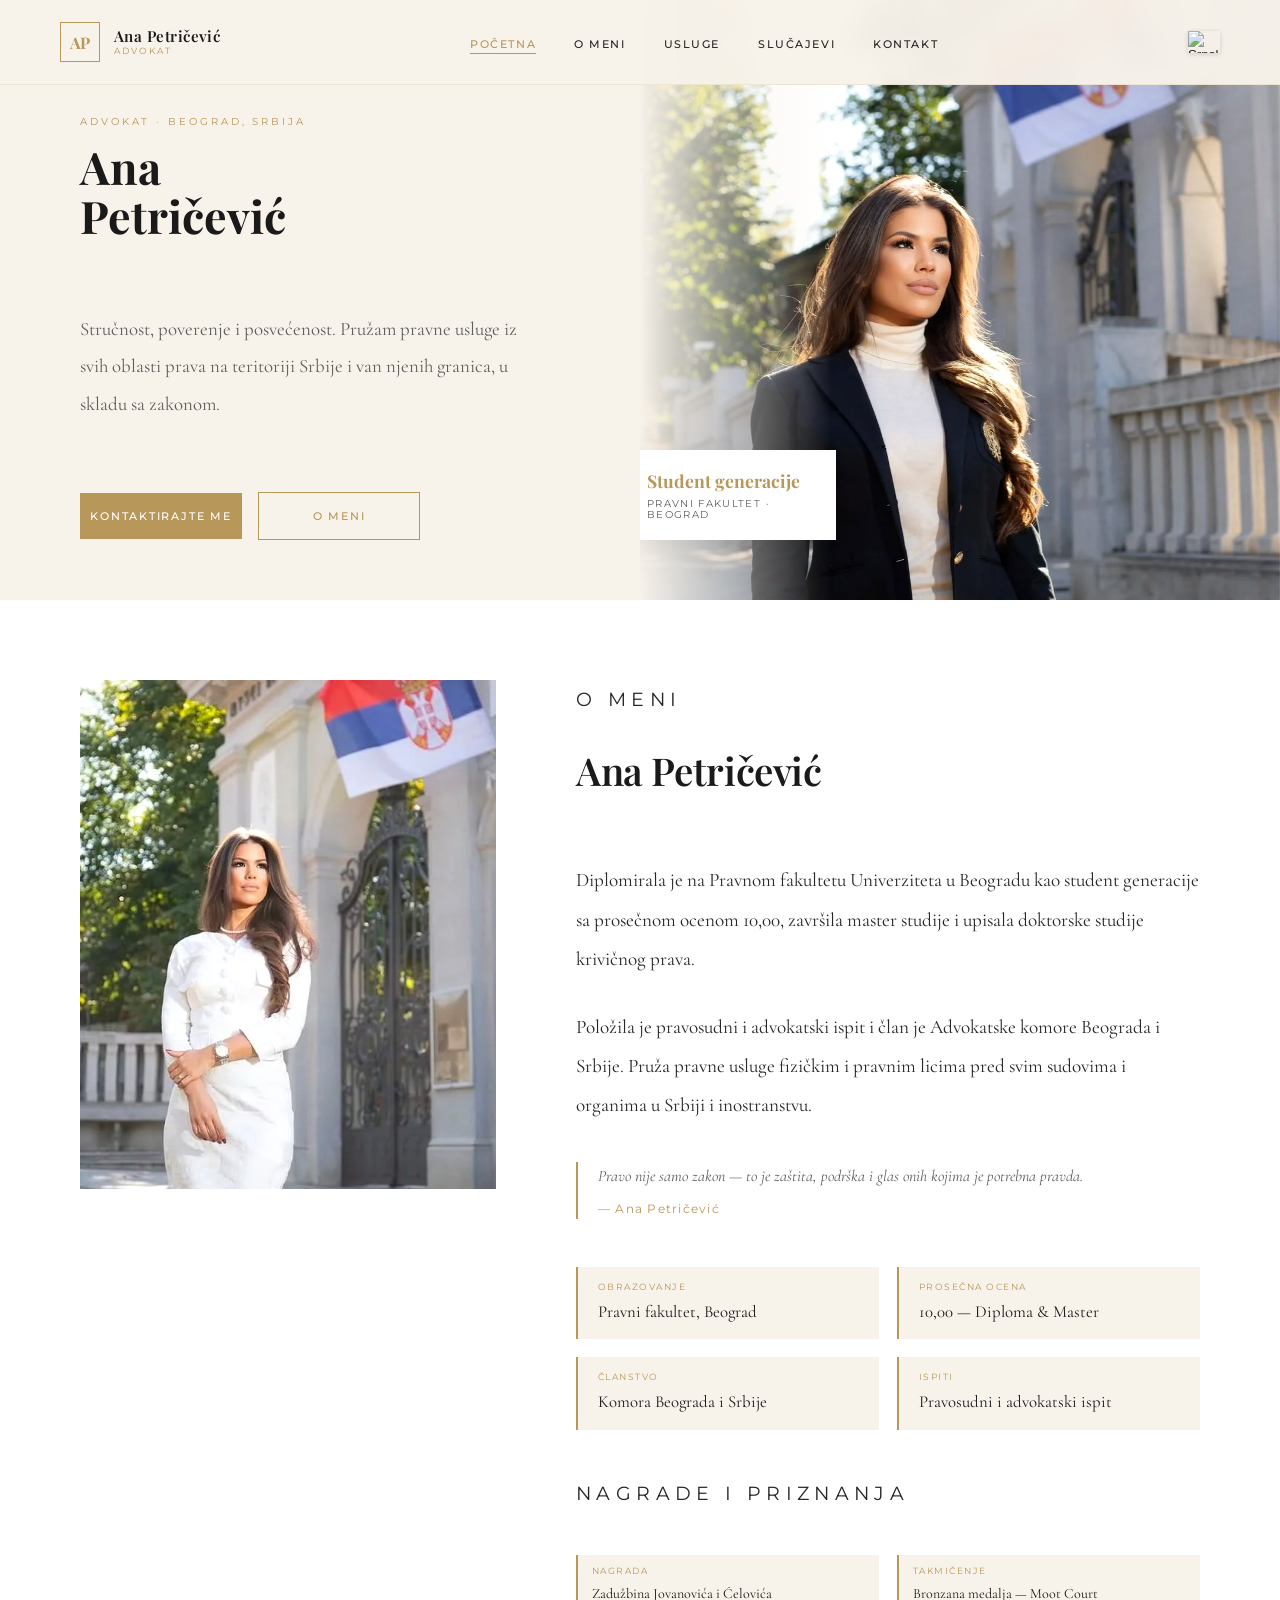
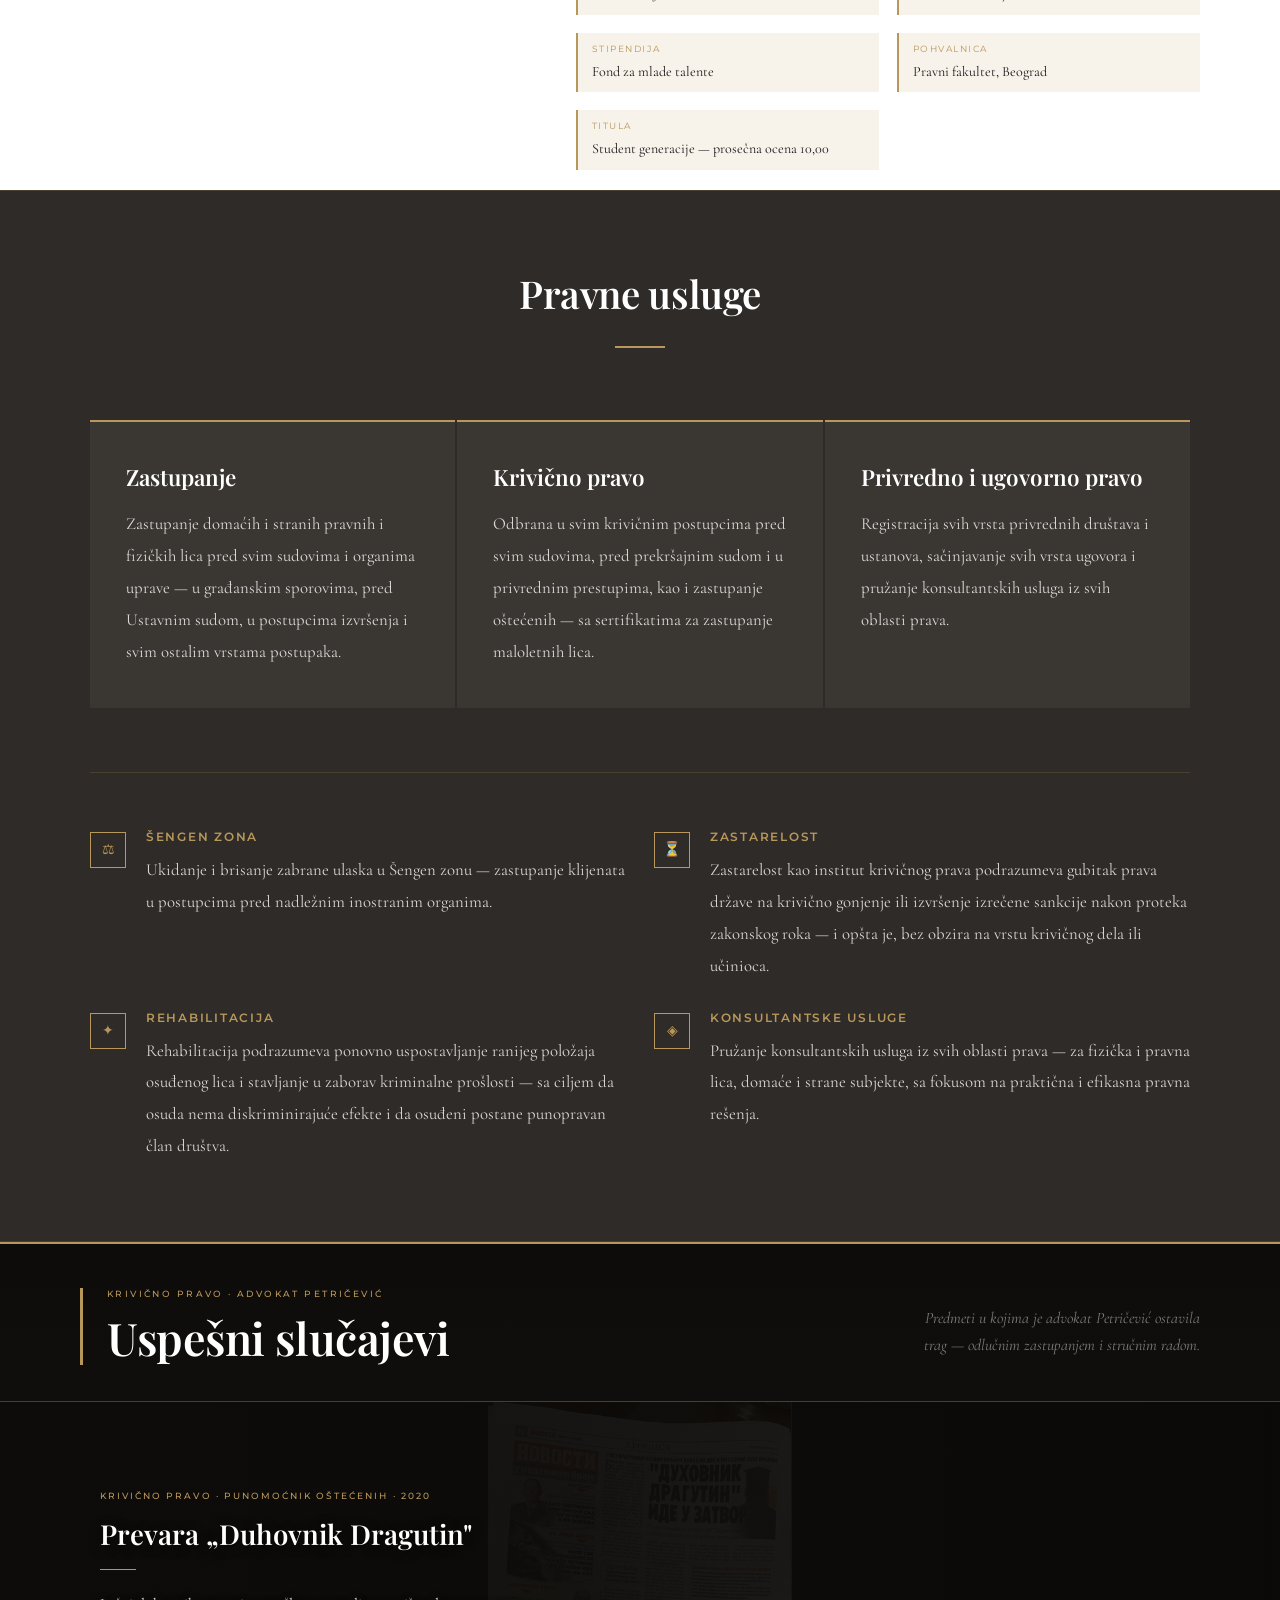
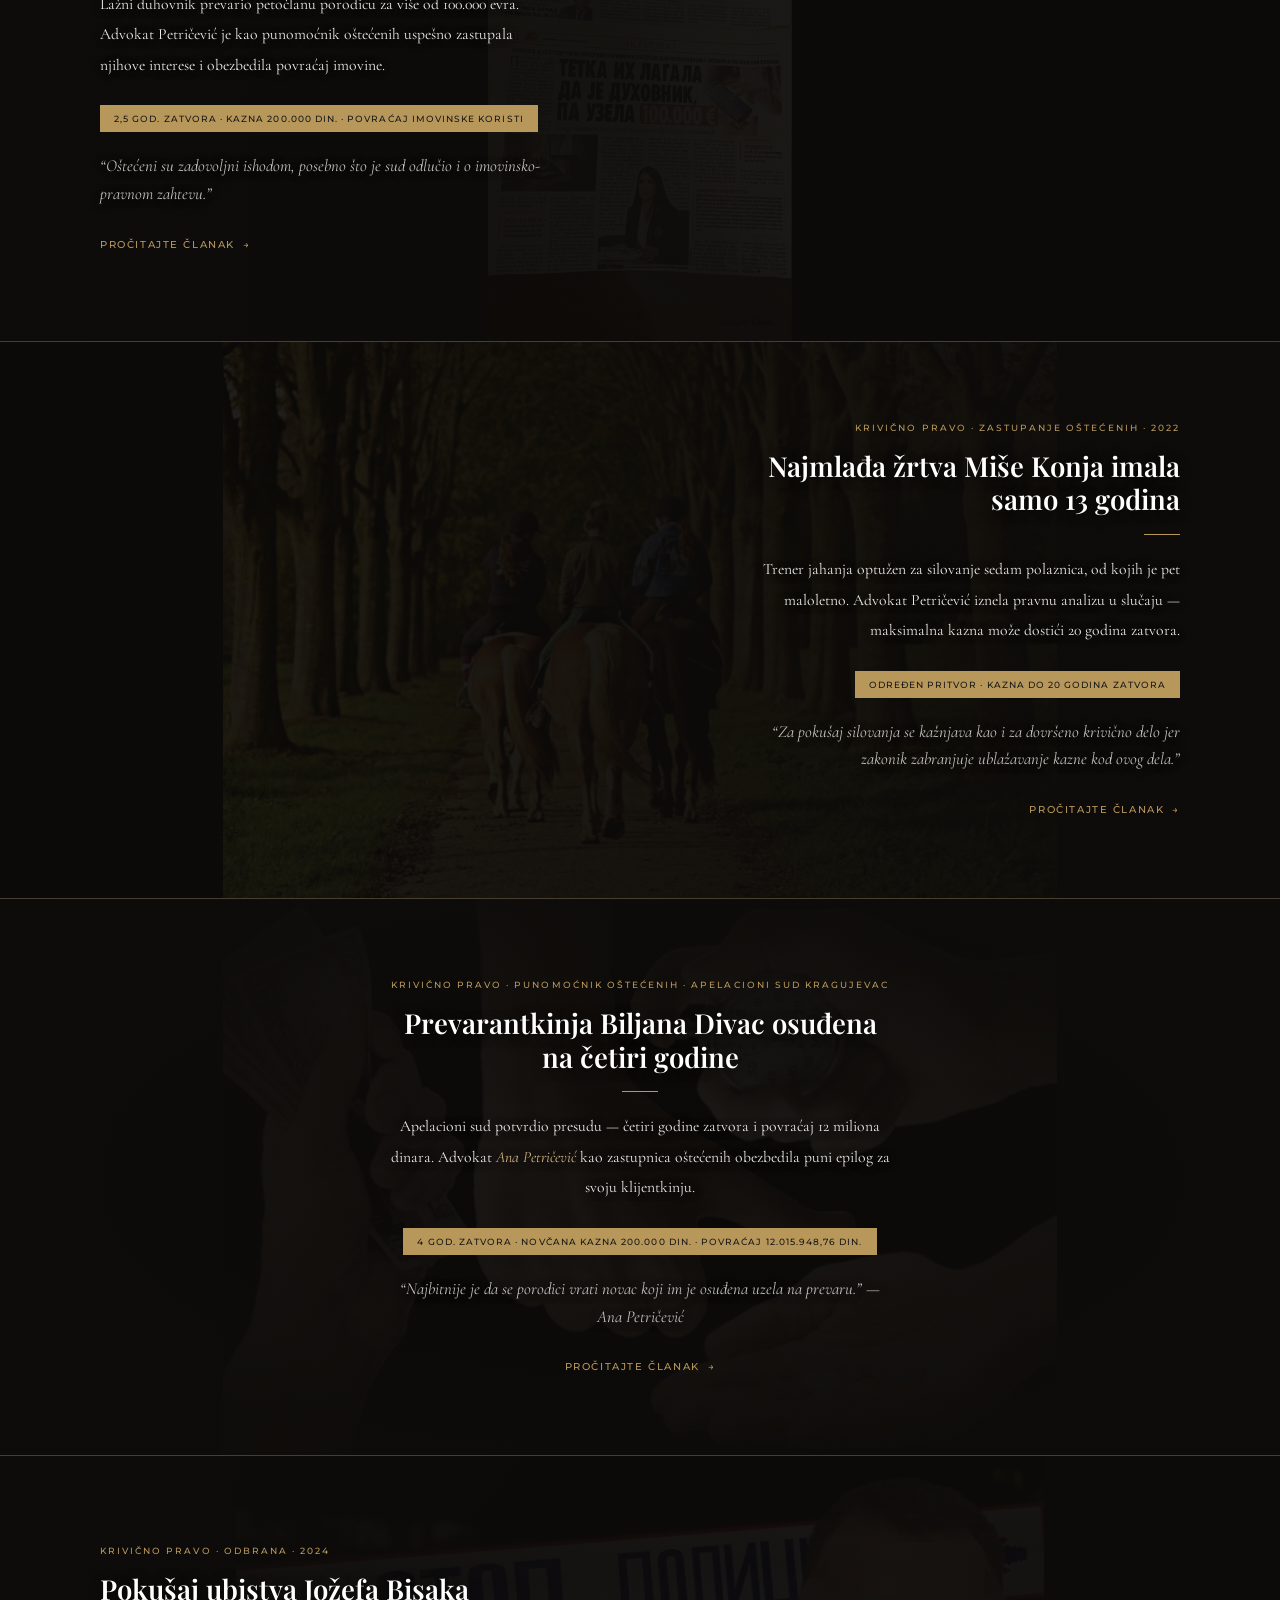
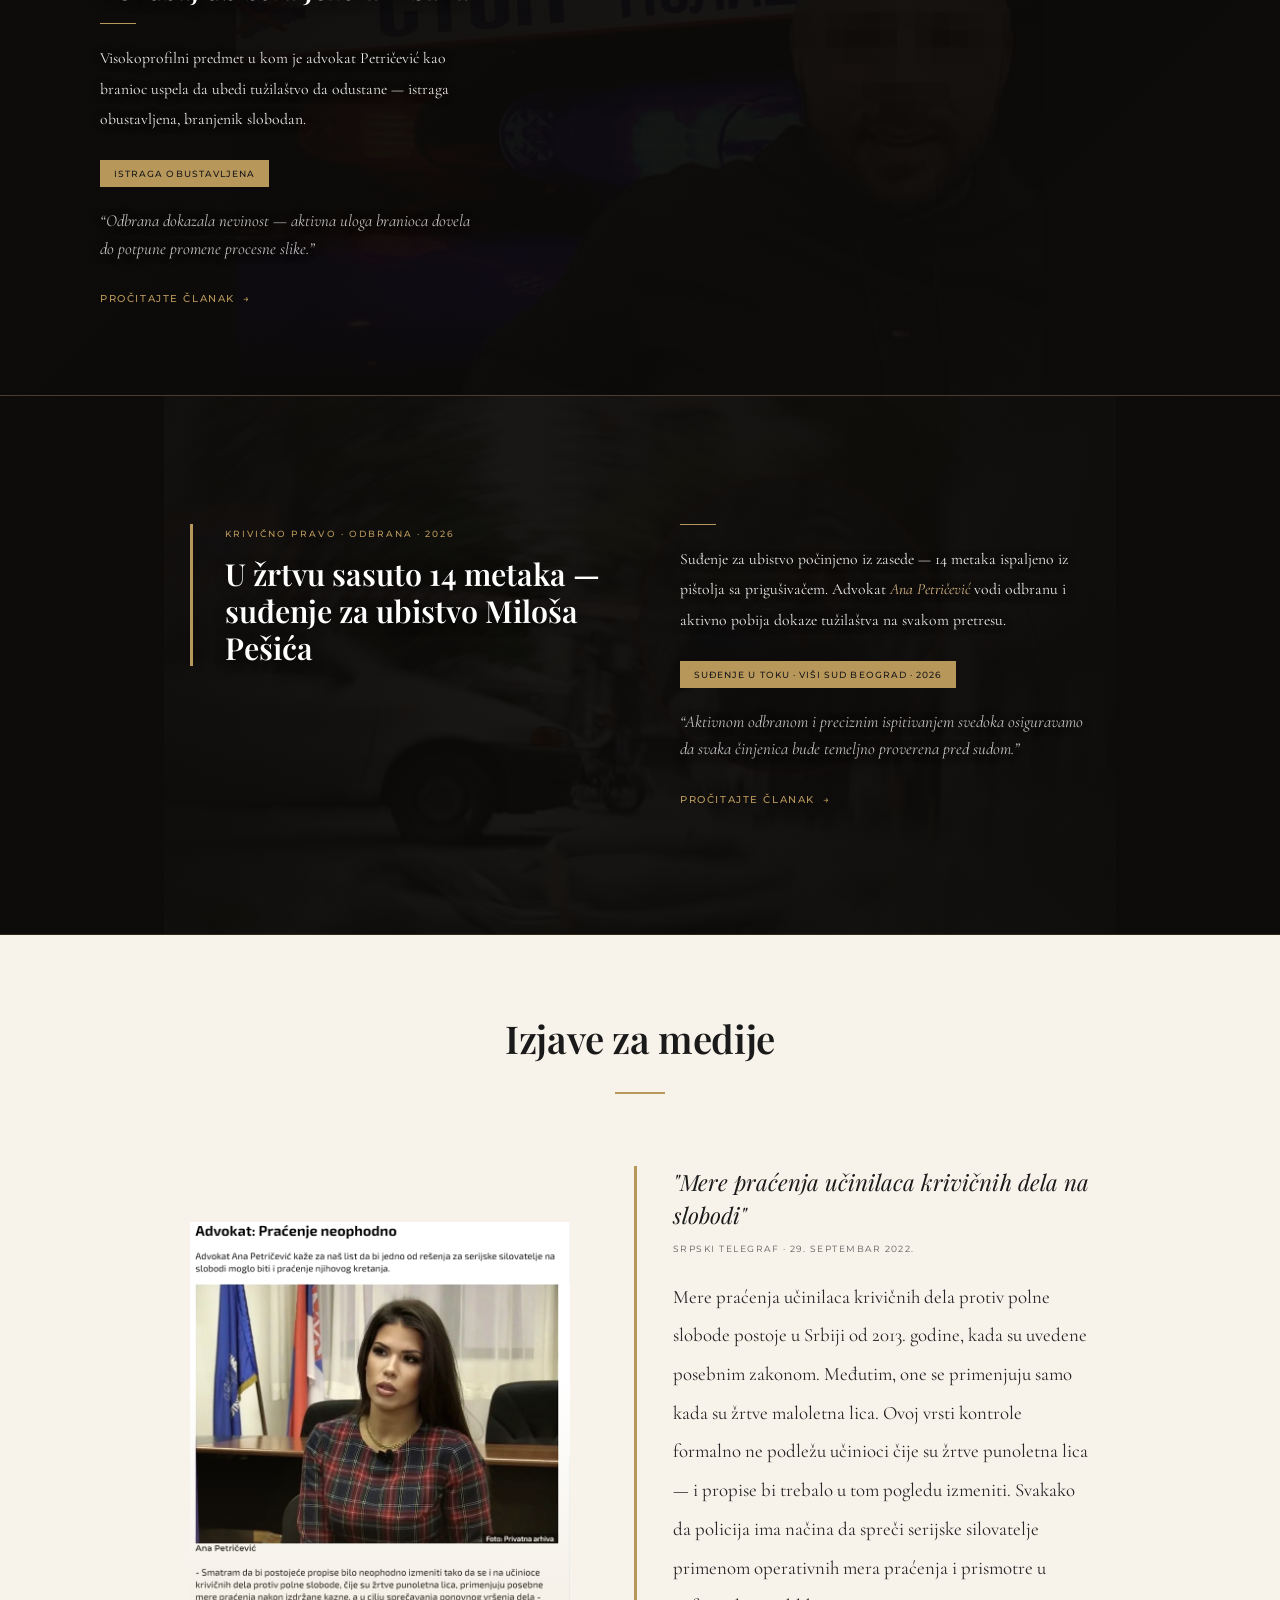
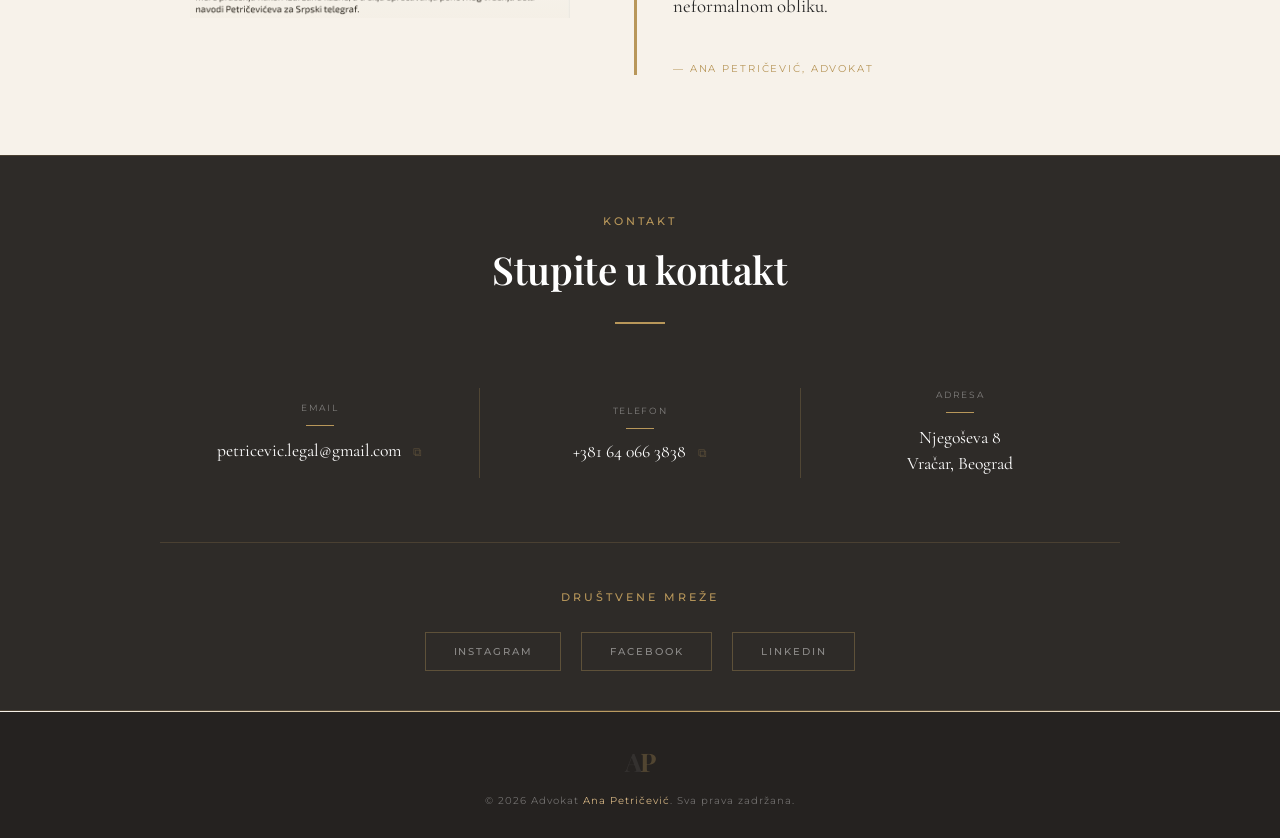
==== commit bfb971c1: "Fix active nav highlight, custom smooth scroll, section entrance animations" ====
--- a/index.html
+++ b/index.html
@@ -1967,19 +1967,20 @@
   // ── ACTIVE NAV LINK ──
   const navSectionIds = ['home', 'about', 'oblasti', 'cases', 'izjave', 'contact'];
   const navLinkEls = document.querySelectorAll('.nav-links a');
-  const sectionObserver = new IntersectionObserver((entries) => {
-    entries.forEach(entry => {
-      if (entry.isIntersecting) {
-        navLinkEls.forEach(a => a.classList.remove('active'));
-        const link = document.querySelector(`.nav-links a[href="#${entry.target.id}"]`);
-        if (link) link.classList.add('active');
-      }
+  function updateActiveNav() {
+    const navH = document.getElementById('navbar').offsetHeight;
+    const scrollY = window.scrollY + navH + 10;
+    let current = navSectionIds[0];
+    navSectionIds.forEach(id => {
+      const el = document.getElementById(id);
+      if (el && el.offsetTop <= scrollY) current = id;
     });
-  }, { threshold: 0.35 });
-  navSectionIds.forEach(id => {
-    const el = document.getElementById(id);
-    if (el) sectionObserver.observe(el);
-  });
+    navLinkEls.forEach(a => {
+      a.classList.toggle('active', a.getAttribute('href') === '#' + current);
+    });
+  }
+  window.addEventListener('scroll', updateActiveNav, { passive: true });
+  updateActiveNav();
 
   // ── MOBILE MENU ──
   const hamburger = document.getElementById('hamburger');
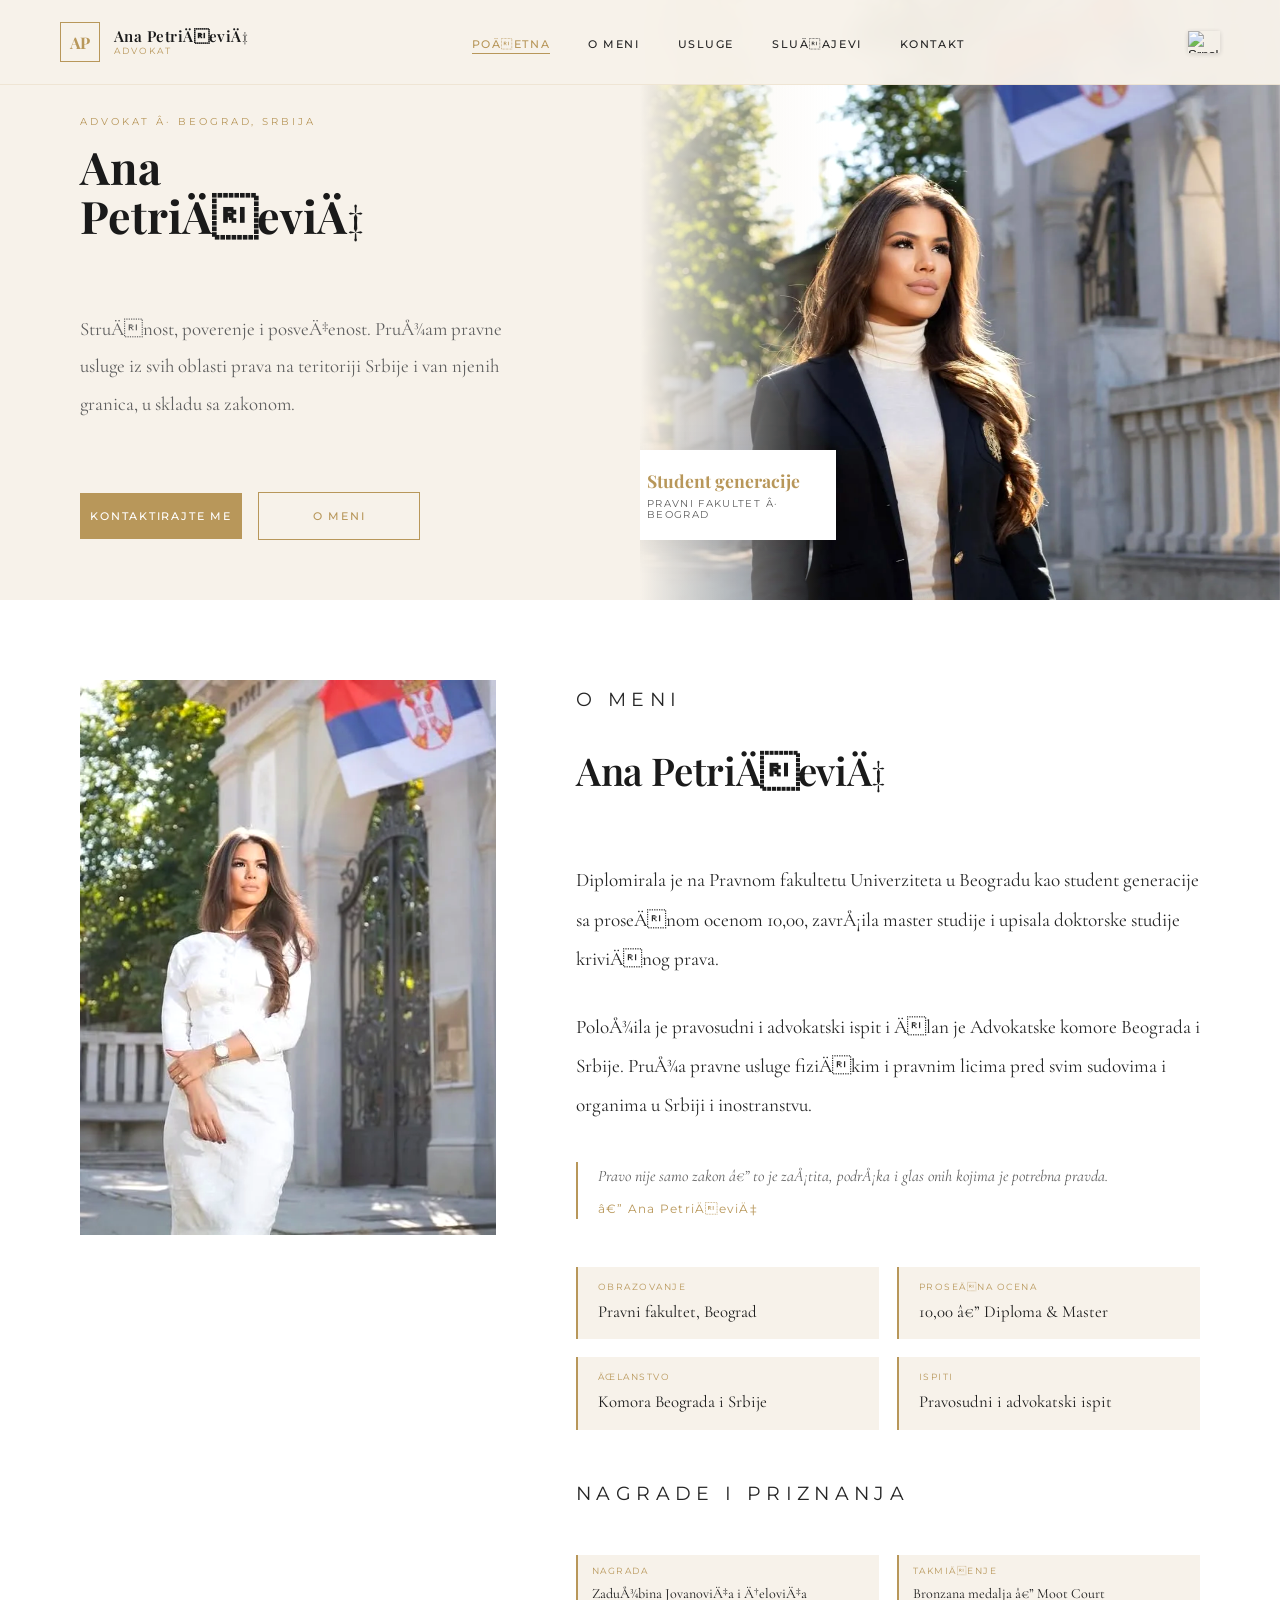
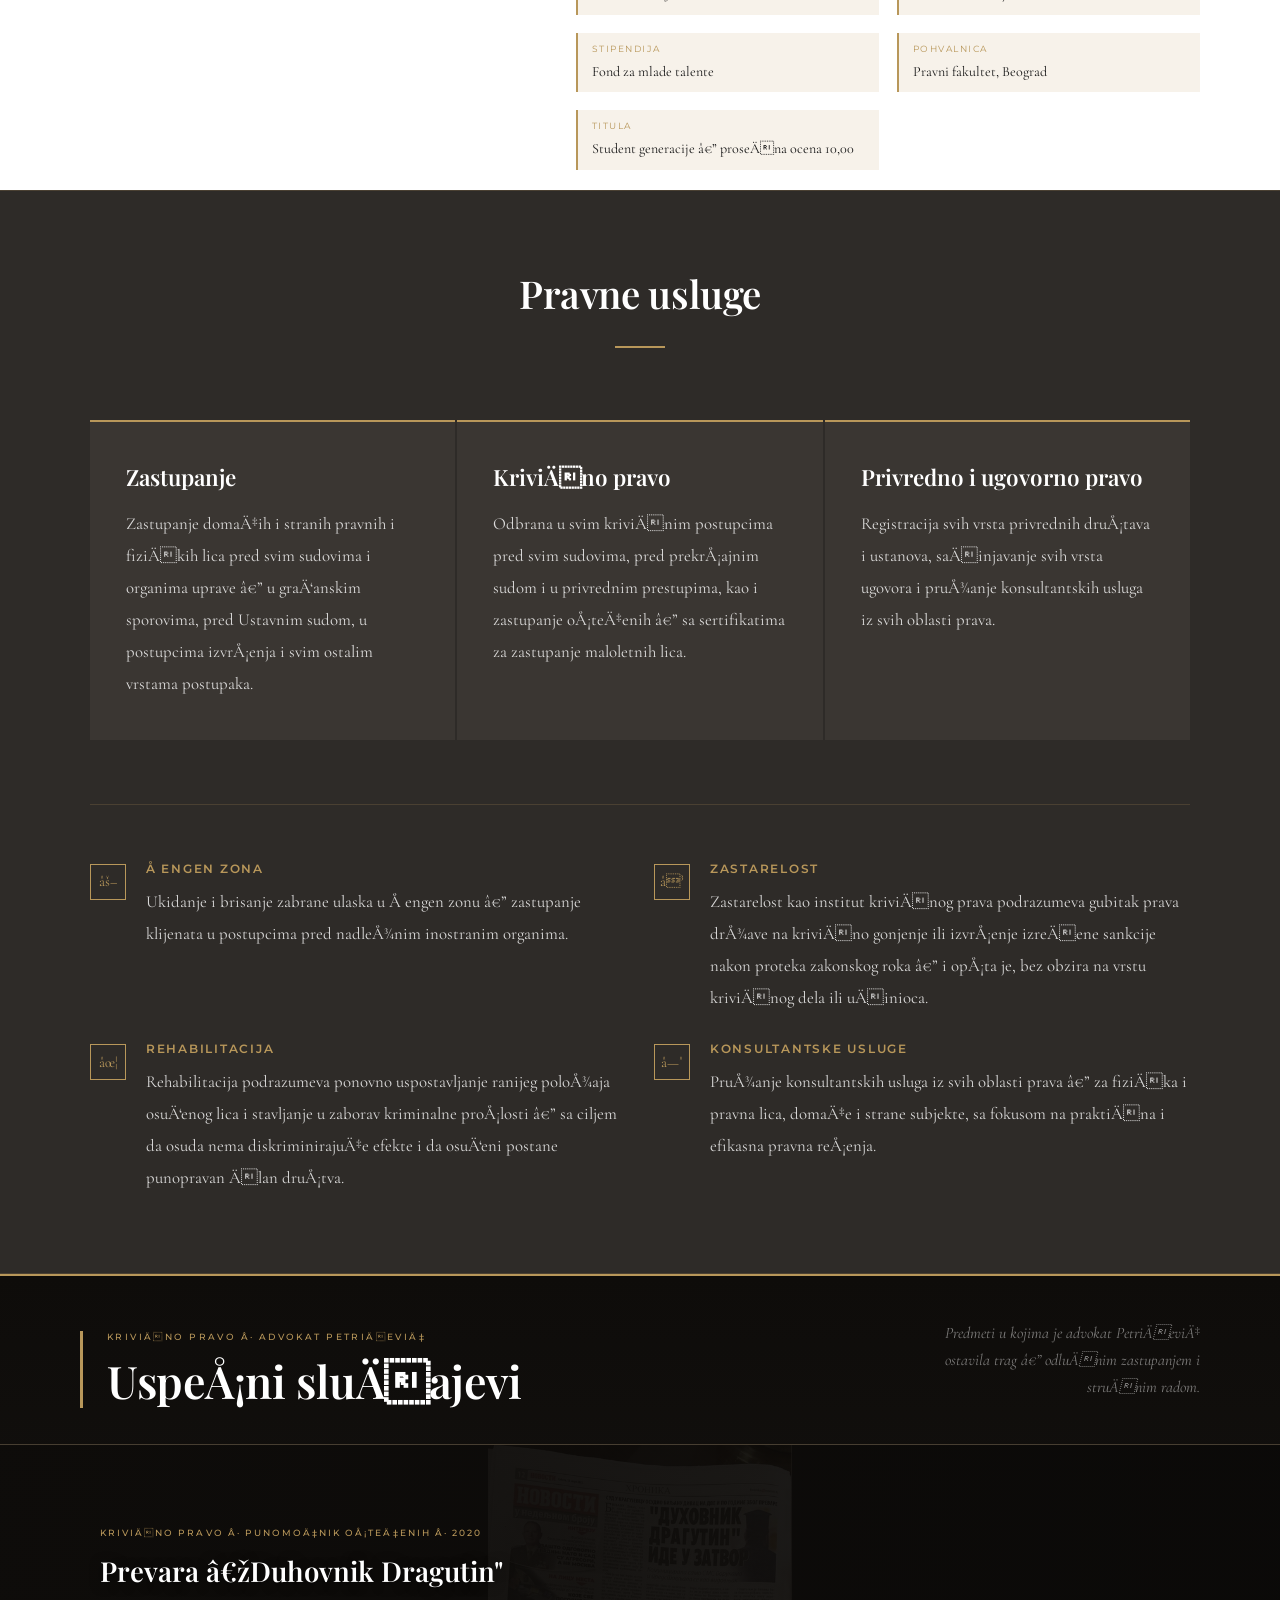
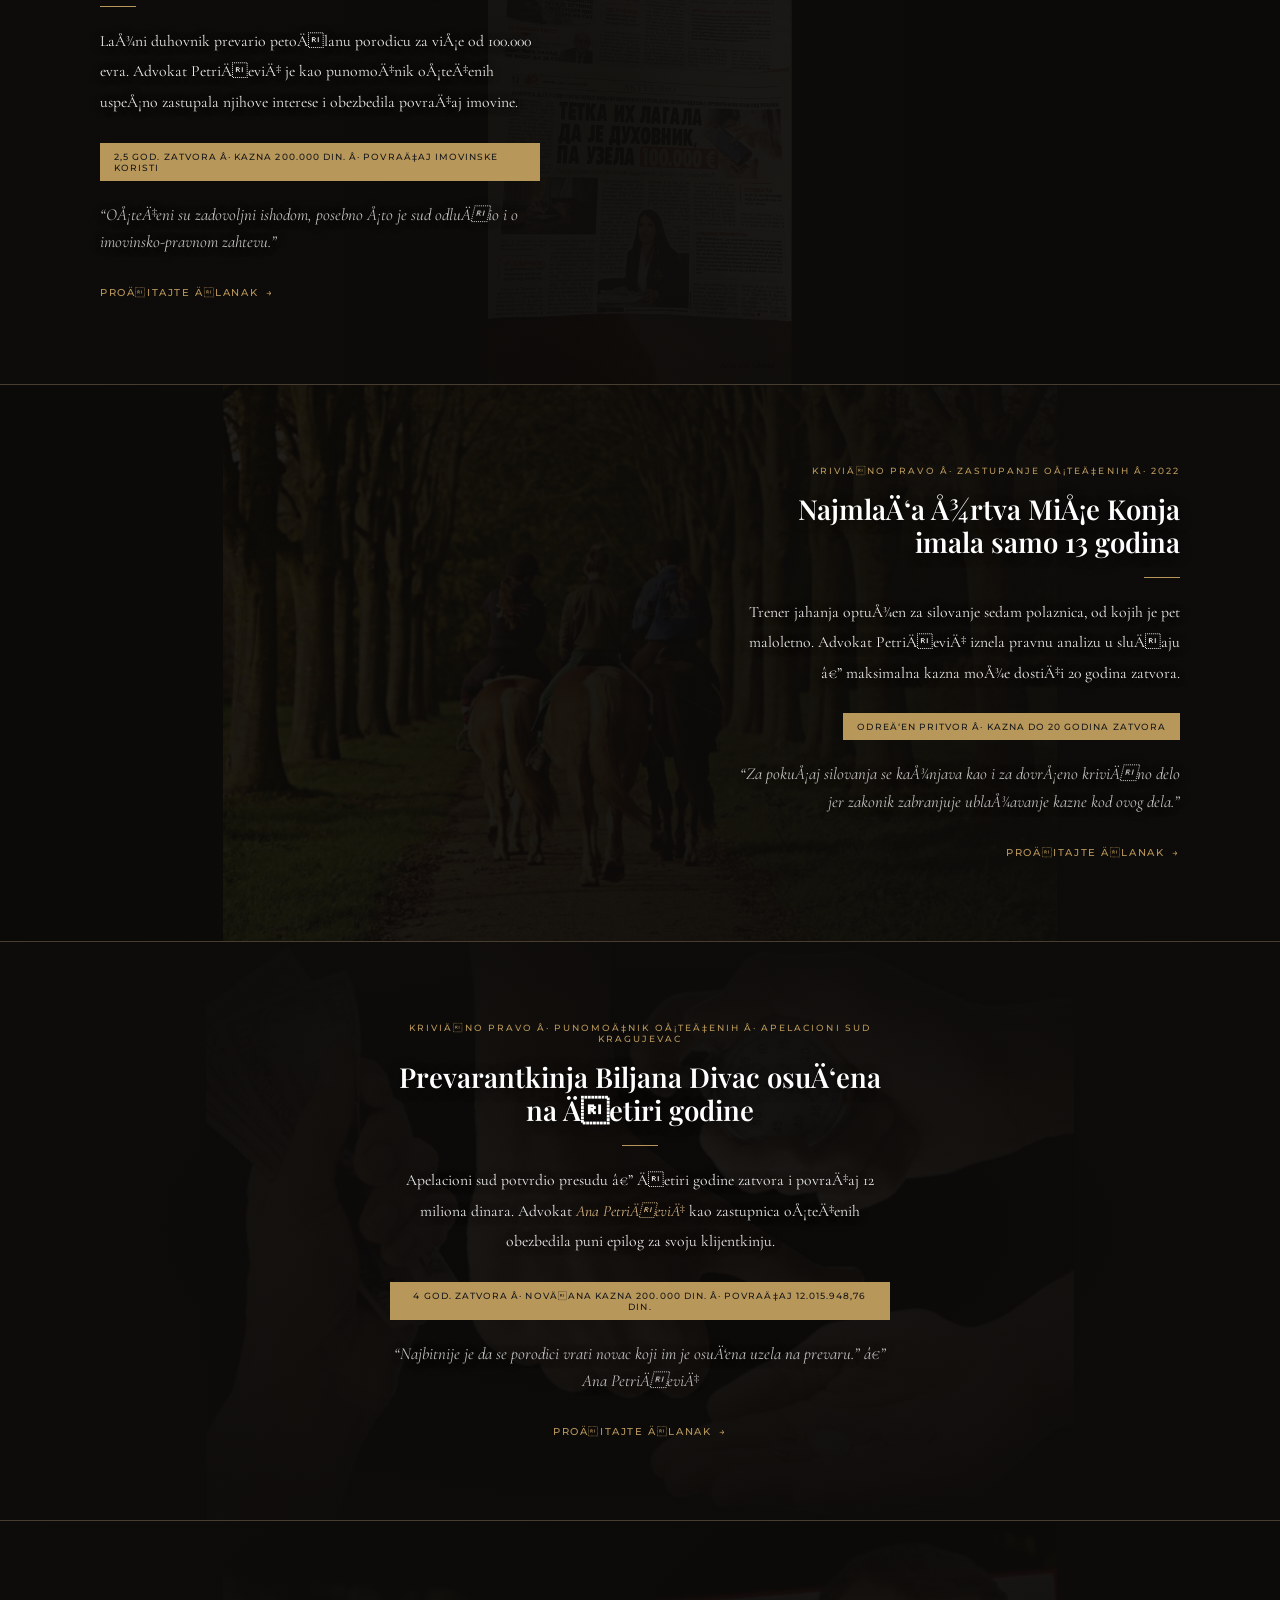
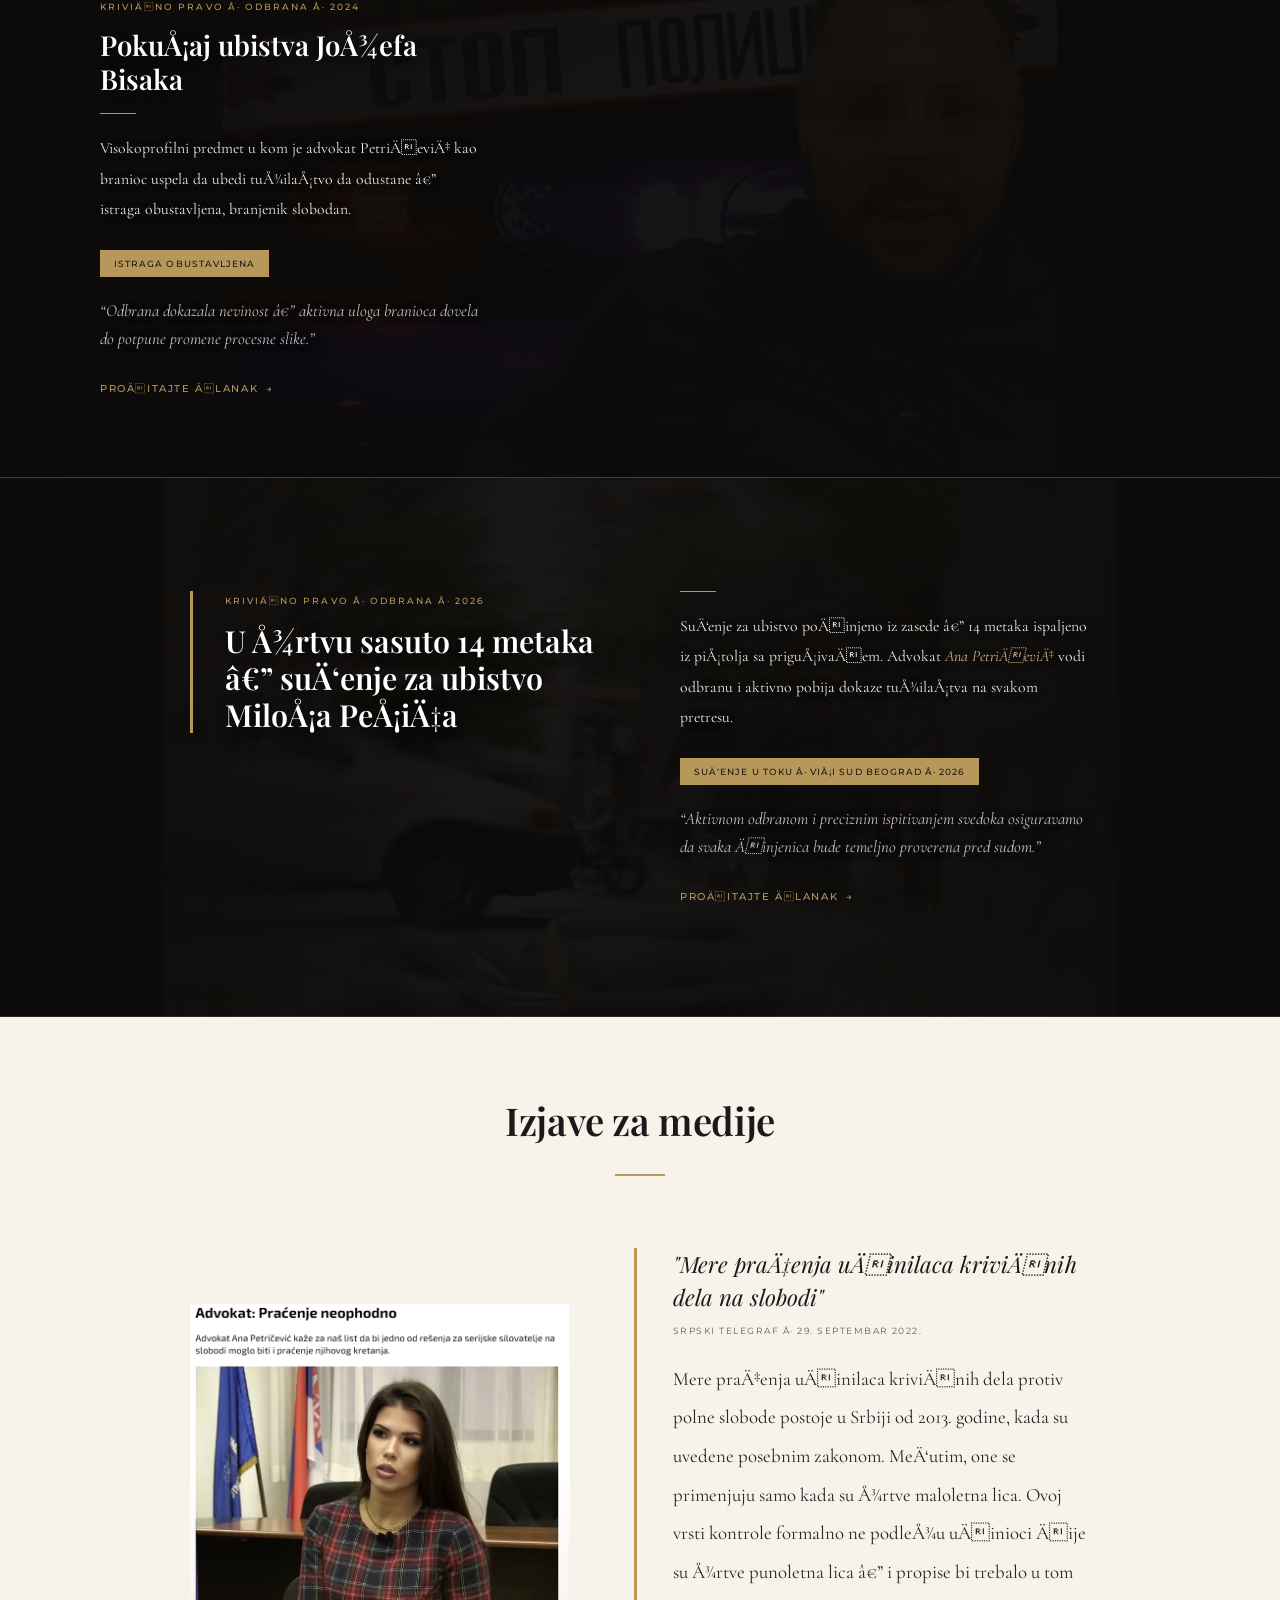
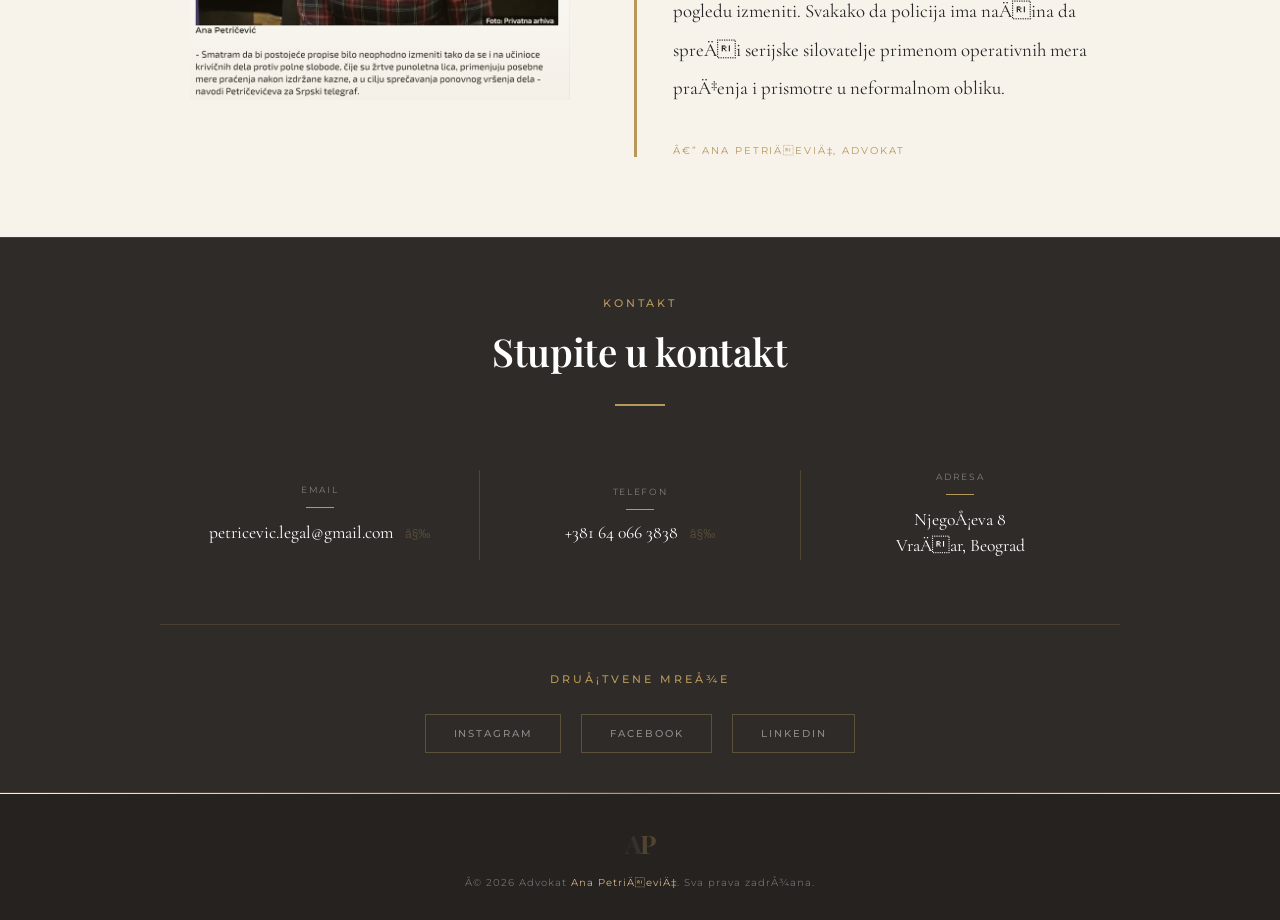
==== commit 48eb46c6: "Extract CSS and JS into separate style.css and script.js files" ====
--- a/index.html
+++ b/index.html
@@ -1,1357 +1,30 @@
-<!DOCTYPE html>
+﻿<!DOCTYPE html>
 <html lang="sr">
 <head>
   <meta charset="UTF-8" />
   <meta name="viewport" content="width=device-width, initial-scale=1.0" />
-  <title>Advokat Ana Petričević</title>
+  <title>Advokat Ana PetriÄeviÄ‡</title>
 
   <!-- Favicon -->
   <link rel="icon" type="image/svg+xml" href="data:image/svg+xml,<svg xmlns='http://www.w3.org/2000/svg' viewBox='0 0 100 100'><rect width='100' height='100' fill='%23f5f0e8'/><rect x='2' y='2' width='96' height='96' fill='none' stroke='%23b8975a' stroke-width='4'/><text x='50' y='68' font-family='Georgia,serif' font-size='54' font-weight='700' fill='%231a1a1a' text-anchor='middle'>A<tspan fill='%23b8975a'>P</tspan></text></svg>" />
 
   <!-- SEO -->
-  <meta name="description" content="Advokat Ana Petričević — krivično pravo, zastupanje pred svim sudovima u Srbiji, Šengen zona, zastarelost, rehabilitacija. Beograd." />
-  <meta name="keywords" content="advokat Beograd, krivično pravo, zastupanje, Šengen zabrana, Ana Petričević" />
-  <meta property="og:title" content="Advokat Ana Petričević" />
-  <meta property="og:description" content="Stručnost, poverenje i posvećenost. Krivično pravo, zastupanje pred svim sudovima, Šengen zona i rehabilitacija." />
+  <meta name="description" content="Advokat Ana PetriÄeviÄ‡ â€” kriviÄno pravo, zastupanje pred svim sudovima u Srbiji, Å engen zona, zastarelost, rehabilitacija. Beograd." />
+  <meta name="keywords" content="advokat Beograd, kriviÄno pravo, zastupanje, Å engen zabrana, Ana PetriÄeviÄ‡" />
+  <meta property="og:title" content="Advokat Ana PetriÄeviÄ‡" />
+  <meta property="og:description" content="StruÄnost, poverenje i posveÄ‡enost. KriviÄno pravo, zastupanje pred svim sudovima, Å engen zona i rehabilitacija." />
   <meta property="og:image" content="https://mihajlosavovic5-lab.github.io/petricevic-law/og-image.jpg" />
   <meta property="og:image:width" content="1200" />
   <meta property="og:image:height" content="630" />
   <meta property="og:url" content="https://mihajlosavovic5-lab.github.io/petricevic-law/" />
   <meta property="og:type" content="website" />
   <meta name="twitter:card" content="summary_large_image" />
-  <meta name="twitter:title" content="Advokat Ana Petričević" />
-  <meta name="twitter:description" content="Stručnost, poverenje i posvećenost. Krivično pravo, zastupanje pred svim sudovima u Srbiji." />
+  <meta name="twitter:title" content="Advokat Ana PetriÄeviÄ‡" />
+  <meta name="twitter:description" content="StruÄnost, poverenje i posveÄ‡enost. KriviÄno pravo, zastupanje pred svim sudovima u Srbiji." />
   <meta name="twitter:image" content="https://mihajlosavovic5-lab.github.io/petricevic-law/og-image.jpg" />
 
   <link href="https://fonts.googleapis.com/css2?family=Playfair+Display:ital,wght@0,400;0,600;0,700;1,400&family=Cormorant+Garamond:wght@300;400;500&family=Montserrat:wght@300;400;500&display=swap" rel="stylesheet" />
-  <style>
-    *, *::before, *::after { box-sizing: border-box; margin: 0; padding: 0; -webkit-tap-highlight-color: transparent; }
-
-    :root {
-      --cream: #f7f2ea;
-      --gold: #b8975a;
-      --gold-light: #d4b483;
-      --dark: #1a1a1a;
-      --text: #262626;
-      --text-light: #5e5e5e;
-      --bg-white: #ffffff;
-      --nav-bg: rgba(247,242,234,0.97);
-    }
-
-    html { scroll-behavior: auto; }
-
-    body {
-      font-family: 'Cormorant Garamond', serif;
-      background-color: var(--cream);
-      color: var(--text);
-      overflow-x: hidden;
-      -webkit-font-smoothing: antialiased;
-      text-rendering: optimizeLegibility;
-      font-size: 17px;
-    }
-
-    /* ── SCROLL PROGRESS BAR ── */
-    #progress-bar {
-      position: fixed;
-      top: 0; left: 0;
-      height: 2px;
-      background: linear-gradient(to right, var(--gold), var(--gold-light));
-      z-index: 200;
-      width: 0%;
-      transition: width 0.1s linear;
-    }
-
-    /* ── PAGE LOADER ── */
-    #loader {
-      position: fixed;
-      inset: 0;
-      background: var(--cream);
-      z-index: 9000;
-      display: flex;
-      flex-direction: column;
-      align-items: center;
-      justify-content: center;
-      gap: 20px;
-      transition: opacity 0.7s ease, visibility 0.7s ease;
-    }
-    #loader.hidden { opacity: 0; visibility: hidden; }
-
-    .loader-monogram {
-      font-family: 'Playfair Display', serif;
-      font-size: 4rem;
-      font-weight: 700;
-      color: var(--dark);
-      letter-spacing: -0.02em;
-      animation: monogramPulse 1.4s ease-in-out infinite;
-    }
-    .loader-monogram span { color: var(--gold); }
-
-    .loader-line {
-      width: 0;
-      height: 1px;
-      background: var(--gold);
-      animation: loaderExpand 1.6s ease forwards;
-    }
-
-    @keyframes loaderExpand {
-      from { width: 0; }
-      to   { width: 80px; }
-    }
-    @keyframes monogramPulse {
-      0%, 100% { opacity: 1; }
-      50%       { opacity: 0.4; }
-    }
-
-    /* ── NAV ── */
-    nav {
-      position: fixed;
-      top: 0; left: 0; right: 0;
-      z-index: 100;
-      display: flex;
-      align-items: center;
-      justify-content: space-between;
-      padding: 22px 60px;
-      background: var(--nav-bg);
-      backdrop-filter: blur(10px);
-      border-bottom: 1px solid rgba(184, 151, 90, 0.15);
-      transition: padding 0.4s ease, box-shadow 0.4s ease;
-    }
-    nav.scrolled {
-      padding: 13px 60px;
-      box-shadow: 0 2px 30px rgba(0,0,0,0.06);
-    }
-
-    /* AP monogram logo */
-    .nav-logo {
-      display: flex;
-      align-items: center;
-      gap: 14px;
-      text-decoration: none;
-    }
-    .logo-monogram {
-      width: 40px; height: 40px;
-      border: 1.5px solid var(--gold);
-      display: flex; align-items: center; justify-content: center;
-      font-family: 'Playfair Display', serif;
-      font-size: 1rem;
-      font-weight: 700;
-      color: var(--gold);
-      letter-spacing: -0.04em;
-      transition: background 0.3s, color 0.3s;
-      flex-shrink: 0;
-    }
-    .nav-logo:hover .logo-monogram {
-      background: var(--gold);
-      color: white;
-    }
-    .logo-text {
-      display: flex;
-      flex-direction: column;
-      line-height: 1;
-    }
-    .logo-text .lt-name {
-      font-family: 'Playfair Display', serif;
-      font-size: 0.95rem;
-      font-weight: 600;
-      color: var(--dark);
-      letter-spacing: 0.03em;
-    }
-    .logo-text .lt-sub {
-      font-family: 'Montserrat', sans-serif;
-      font-size: 0.55rem;
-      font-weight: 400;
-      letter-spacing: 0.22em;
-      text-transform: uppercase;
-      color: var(--gold);
-      margin-top: 3px;
-    }
-
-    .nav-links {
-      display: flex;
-      align-items: center;
-      gap: 38px;
-      list-style: none;
-    }
-    .nav-links a {
-      font-family: 'Montserrat', sans-serif;
-      font-size: 0.7rem;
-      font-weight: 500;
-      letter-spacing: 0.14em;
-      text-transform: uppercase;
-      color: var(--text);
-      text-decoration: none;
-      position: relative;
-      transition: color 0.3s;
-    }
-    .nav-links a::after {
-      content: '';
-      position: absolute;
-      bottom: -3px; left: 0;
-      width: 0; height: 1px;
-      background: var(--gold);
-      transition: width 0.35s ease;
-    }
-    .nav-links a:hover,
-    .nav-links a.active { color: var(--gold); }
-    .nav-links a:hover::after,
-    .nav-links a.active::after { width: 100%; }
-
-    /* ── HAMBURGER ── */
-    .hamburger {
-      display: none;
-      flex-direction: column;
-      gap: 5px;
-      cursor: pointer;
-      background: none;
-      border: none;
-      padding: 6px 4px;
-    }
-    .hamburger span {
-      width: 24px; height: 1.5px;
-      background: var(--dark);
-      display: block;
-      transition: all 0.3s ease;
-    }
-    .hamburger.open span:nth-child(1) { transform: translateY(6.5px) rotate(45deg); }
-    .hamburger.open span:nth-child(2) { opacity: 0; }
-    .hamburger.open span:nth-child(3) { transform: translateY(-6.5px) rotate(-45deg); }
-
-    /* ── MOBILE NAV OVERLAY ── */
-    .mobile-nav {
-      position: fixed;
-      inset: 0;
-      background: #0e0c0a;
-      z-index: 110;
-      display: flex;
-      flex-direction: column;
-      transform: translateX(-100%);
-      transition: transform 0.55s cubic-bezier(0.22,1,0.36,1);
-      overflow: hidden;
-    }
-    .mobile-nav::before {
-      content: '';
-      position: absolute;
-      top: 64px; left: 0; right: 0;
-      height: 1px;
-      background: linear-gradient(to right, var(--gold) 0%, rgba(184,151,90,0.2) 60%, transparent 100%);
-    }
-    .mobile-nav.open { transform: translateX(0); }
-
-    .mobile-nav-top {
-      display: flex;
-      align-items: center;
-      justify-content: space-between;
-      padding: 0 24px;
-      height: 64px;
-      flex-shrink: 0;
-    }
-    .mobile-nav-monogram {
-      width: 36px; height: 36px;
-      border: 1.5px solid var(--gold);
-      display: flex; align-items: center; justify-content: center;
-      font-family: 'Playfair Display', serif;
-      font-size: 0.9rem;
-      font-weight: 700;
-      color: var(--gold);
-    }
-    .mobile-nav-name {
-      font-family: 'Playfair Display', serif;
-      font-size: 0.9rem;
-      font-weight: 600;
-      color: white;
-      letter-spacing: 0.02em;
-    }
-    .mobile-nav-sub {
-      font-family: 'Montserrat', sans-serif;
-      font-size: 0.48rem;
-      letter-spacing: 0.22em;
-      text-transform: uppercase;
-      color: var(--gold);
-      margin-top: 2px;
-    }
-    .mobile-nav-close {
-      background: none;
-      border: none;
-      color: rgba(255,255,255,0.4);
-      font-size: 1.1rem;
-      line-height: 1;
-      padding: 8px;
-      cursor: pointer;
-    }
-
-    .mobile-nav-links {
-      flex: 1;
-      display: flex;
-      flex-direction: column;
-      justify-content: flex-start;
-      padding: 20px 32px 0;
-    }
-    .mobile-nav a {
-      font-family: 'Playfair Display', serif;
-      font-size: 1.55rem;
-      font-weight: 400;
-      color: rgba(255,255,255,0.7);
-      text-decoration: none;
-      padding: 16px 0;
-      border-bottom: 1px solid rgba(184,151,90,0.12);
-      display: flex;
-      align-items: center;
-      gap: 16px;
-      transition: color 0.25s, padding-left 0.25s;
-      position: relative;
-    }
-    .mobile-nav a .mn-num {
-      width: 5px; height: 5px;
-      border-radius: 50%;
-      background: var(--gold);
-      opacity: 0.6;
-      flex-shrink: 0;
-    }
-    .mobile-nav a .mn-arrow {
-      margin-left: auto;
-      font-size: 0.7rem;
-      color: var(--gold);
-      opacity: 0;
-      transition: opacity 0.25s;
-      flex-shrink: 0;
-    }
-    .mobile-nav a:active,
-    .mobile-nav a:hover { color: white; padding-left: 6px; }
-    .mobile-nav a:active .mn-arrow,
-    .mobile-nav a:hover .mn-arrow { opacity: 1; }
-
-    .mobile-nav-footer {
-      padding: 28px 32px 44px;
-      border-top: 1px solid rgba(184,151,90,0.1);
-      flex-shrink: 0;
-    }
-    .mobile-nav-footer-tagline {
-      font-family: 'Cormorant Garamond', serif;
-      font-size: 0.85rem;
-      font-style: italic;
-      color: rgba(255,255,255,0.22);
-      letter-spacing: 0.03em;
-      line-height: 1.5;
-    }
-    .mobile-nav-footer-line {
-      display: flex;
-      align-items: center;
-      gap: 12px;
-      margin-top: 14px;
-    }
-    .mobile-nav-footer-dot {
-      width: 4px; height: 4px;
-      border-radius: 50%;
-      background: var(--gold);
-      opacity: 0.5;
-      flex-shrink: 0;
-    }
-    .mobile-nav-footer-loc {
-      font-family: 'Montserrat', sans-serif;
-      font-size: 0.48rem;
-      letter-spacing: 0.2em;
-      text-transform: uppercase;
-      color: rgba(255,255,255,0.25);
-    }
-
-    .mobile-nav-bottom {
-      display: none;
-    }
-    .mobile-nav-contact-label {
-      font-family: 'Montserrat', sans-serif;
-      font-size: 0.52rem;
-      letter-spacing: 0.2em;
-      text-transform: uppercase;
-      color: var(--gold);
-      margin-bottom: 12px;
-    }
-    .mobile-nav-contact-val {
-      font-family: 'Cormorant Garamond', serif;
-      font-size: 1.05rem;
-      color: rgba(255,255,255,0.55);
-      text-decoration: none;
-      display: block;
-      margin-bottom: 4px;
-    }
-
-    .lang-toggle {
-      cursor: pointer;
-      border: none;
-      background: transparent;
-      padding: 0;
-      transition: transform 0.25s, opacity 0.25s;
-      opacity: 0.85;
-    }
-    .lang-toggle:hover { transform: scale(1.12); opacity: 1; }
-    .lang-toggle img {
-      width: 32px; height: 22px;
-      object-fit: cover;
-      display: block;
-      box-shadow: 0 1px 5px rgba(0,0,0,0.18);
-    }
-
-    /* ── SECTION ENTRANCE ── */
-    .section-entrance {
-      opacity: 0;
-      transform: translateY(28px);
-      transition: opacity 1.1s cubic-bezier(0.22,1,0.36,1), transform 1.1s cubic-bezier(0.22,1,0.36,1);
-    }
-    .section-entrance.visible {
-      opacity: 1;
-      transform: translateY(0);
-    }
-
-    /* ── SCROLL REVEAL ── */
-    .reveal {
-      opacity: 0;
-      transform: translateY(36px);
-      transition: opacity 0.9s cubic-bezier(0.22,1,0.36,1), transform 0.9s cubic-bezier(0.22,1,0.36,1);
-    }
-    .reveal.from-left  { transform: translateX(-44px); }
-    .reveal.from-right { transform: translateX(44px); }
-    .reveal.scale-in   { transform: scale(0.96) translateY(20px); }
-    .reveal.visible {
-      opacity: 1;
-      transform: translate(0) scale(1);
-    }
-
-    /* stagger children */
-    .stagger > * {
-      opacity: 0;
-      transform: translateY(24px);
-      transition: opacity 0.7s cubic-bezier(0.22,1,0.36,1), transform 0.7s cubic-bezier(0.22,1,0.36,1);
-    }
-    .stagger.visible > *:nth-child(1) { opacity:1; transform:none; transition-delay:0s; }
-    .stagger.visible > *:nth-child(2) { opacity:1; transform:none; transition-delay:0.1s; }
-    .stagger.visible > *:nth-child(3) { opacity:1; transform:none; transition-delay:0.2s; }
-    .stagger.visible > *:nth-child(4) { opacity:1; transform:none; transition-delay:0.3s; }
-    .stagger.visible > *:nth-child(5) { opacity:1; transform:none; transition-delay:0.4s; }
-    .stagger.visible > *:nth-child(6) { opacity:1; transform:none; transition-delay:0.5s; }
-
-    /* ── HERO ── */
-    #home {
-      height: 600px;
-      display: grid;
-      grid-template-columns: 1fr 1fr;
-      align-items: stretch;
-      overflow: hidden;
-    }
-
-    .hero-text {
-      padding: 60px 60px 80px 80px;
-      display: flex;
-      flex-direction: column;
-      justify-content: flex-start;
-    }
-
-
-
-
-    .hero-desc {
-      font-size: 1.18rem;
-      font-weight: 400;
-      line-height: 2.0;
-      color: var(--text-light);
-      max-width: 460px;
-      margin-bottom: 46px;
-    }
-
-    .btn-primary {
-      display: inline-block;
-      font-family: 'Montserrat', sans-serif;
-      font-size: 0.7rem;
-      font-weight: 500;
-      letter-spacing: 0.16em;
-      text-transform: uppercase;
-      text-decoration: none;
-      color: white;
-      background: var(--gold);
-      padding: 16px 38px;
-      transition: background 0.3s, transform 0.25s, box-shadow 0.3s;
-      position: relative;
-      overflow: hidden;
-    }
-    .btn-primary::after {
-      content: '';
-      position: absolute;
-      inset: 0;
-      background: rgba(255,255,255,0.15);
-      transform: translateX(-100%);
-      transition: transform 0.4s ease;
-    }
-    .btn-primary:hover::after { transform: translateX(0); }
-    .btn-primary:hover {
-      background: #9e7c3f;
-      transform: translateY(-2px);
-      box-shadow: 0 8px 24px rgba(184,151,90,0.35);
-    }
-
-    .hero-btns {
-      display: flex;
-      align-items: center;
-      gap: 16px;
-    }
-
-    .btn-outline {
-      display: inline-block;
-      font-family: 'Montserrat', sans-serif;
-      font-size: 0.7rem;
-      font-weight: 500;
-      letter-spacing: 0.16em;
-      text-transform: uppercase;
-      text-decoration: none;
-      color: var(--gold);
-      border: 1px solid var(--gold);
-      padding: 16px 38px;
-      transition: all 0.3s;
-    }
-    .btn-outline:hover {
-      background: var(--gold);
-      color: white;
-      transform: translateY(-2px);
-    }
-
-    .hero-image-wrap {
-      position: relative;
-      height: 100%;
-      overflow: hidden;
-    }
-    .hero-image-wrap img {
-      width: 100%;
-      height: 110%;
-      object-fit: cover;
-      object-position: center top;
-      display: block;
-      filter: contrast(1.06) saturate(1.04);
-      will-change: transform;
-    }
-    .hero-image-overlay {
-      position: absolute;
-      inset: 0;
-      background: linear-gradient(to right, var(--cream) 0%, transparent 30%);
-    }
-
-    .hero-badge {
-      position: absolute;
-      bottom: 60px;
-      left: -24px;
-      background: white;
-      padding: 20px 28px;
-      box-shadow: 0 8px 40px rgba(0,0,0,0.08);
-      border-left: 3px solid var(--gold);
-      opacity: 1;
-    }
-    .hero-badge.visible { opacity: 1; }
-
-    .hero-badge .num {
-      font-family: 'Playfair Display', serif;
-      font-size: 2.1rem;
-      font-weight: 700;
-      color: var(--gold);
-      line-height: 1;
-    }
-    .hero-badge .lbl {
-      font-family: 'Montserrat', sans-serif;
-      font-size: 0.6rem;
-      letter-spacing: 0.14em;
-      text-transform: uppercase;
-      color: var(--text-light);
-      margin-top: 5px;
-    }
-
-    /* ── ABOUT ── */
-    #about {
-      padding: 80px 80px 20px;
-      display: grid;
-      grid-template-columns: 1fr 1.5fr;
-      gap: 80px;
-      align-items: start;
-      background: var(--bg-white);
-      position: relative;
-      z-index: 1;
-    }
-
-    .section-label {
-      font-family: 'Montserrat', sans-serif;
-      font-size: 0.66rem;
-      font-weight: 500;
-      letter-spacing: 0.28em;
-      text-transform: uppercase;
-      color: var(--gold);
-      margin-bottom: 18px;
-    }
-    .section-title {
-      font-family: 'Playfair Display', serif;
-      font-size: clamp(2.2rem, 3vw, 3rem);
-      font-weight: 600;
-      line-height: 1.2;
-      color: var(--dark);
-      margin-bottom: 30px;
-      letter-spacing: -0.01em;
-    }
-    .section-divider {
-      width: 50px;
-      height: 2px;
-      background: var(--gold);
-      margin-bottom: 36px;
-    }
-
-    .about-sticky { position: sticky; top: 110px; overflow: hidden; }
-
-    .about-img {
-      width: 100%;
-      aspect-ratio: 3/4;
-      object-fit: cover;
-      object-position: center top;
-      display: block;
-      filter: contrast(1.06) saturate(1.04);
-      transition: transform 0.6s ease;
-    }
-    .about-sticky:hover .about-img { transform: scale(1.03); }
-
-    /* gold overlay on hover */
-    .about-sticky::after {
-      content: '';
-      position: absolute;
-      inset: 0;
-      background: linear-gradient(to top, rgba(184,151,90,0.18) 0%, transparent 60%);
-      opacity: 0;
-      transition: opacity 0.5s ease;
-      pointer-events: none;
-    }
-    .about-sticky:hover::after { opacity: 1; }
-
-    .about-text p {
-      font-size: 1.2rem;
-      font-weight: 400;
-      line-height: 2.05;
-      color: var(--text);
-      margin-bottom: 28px;
-    }
-
-    .credential-grid {
-      display: grid;
-      grid-template-columns: 1fr 1fr;
-      gap: 18px;
-      margin-top: 42px;
-      align-items: start;
-    }
-
-    .cred-item {
-      border-left: 2px solid var(--gold);
-      padding: 14px 20px;
-      background: var(--cream);
-      transition: transform 0.3s ease, box-shadow 0.3s ease;
-    }
-    .cred-item:hover {
-      transform: translateX(6px);
-      box-shadow: -4px 0 0 var(--gold);
-    }
-    .cred-item .ci-lbl {
-      font-family: 'Montserrat', sans-serif;
-      font-size: 0.58rem;
-      letter-spacing: 0.16em;
-      text-transform: uppercase;
-      color: var(--gold);
-      margin-bottom: 7px;
-    }
-    .cred-item .ci-val {
-      font-size: 1.05rem;
-      color: var(--dark);
-      line-height: 1.55;
-    }
-
-    /* ── AWARDS ── */
-    .awards-list {
-      list-style: none;
-      display: grid;
-      grid-template-columns: 1fr 1fr;
-      gap: 18px;
-    }
-    .awards-list li {
-      display: flex;
-      align-items: flex-start;
-      gap: 12px;
-      font-size: 0.97rem;
-      font-weight: 400;
-      line-height: 1.65;
-      color: var(--text);
-      padding: 12px 16px;
-      background: var(--cream);
-      border-left: 2px solid var(--gold);
-      transition: transform 0.3s ease, box-shadow 0.3s ease;
-    }
-    .awards-list li:hover {
-      transform: translateX(6px);
-      box-shadow: -4px 0 0 var(--gold);
-    }
-    .awards-list li::after {
-      content: '★';
-      color: var(--gold);
-      font-size: 0.7rem;
-      margin-top: 5px;
-      flex-shrink: 0;
-      order: -1;
-    }
-
-
-    /* ── CASES ── */
-    #cases { padding: 0 0 0; background: #2e2b28; }
-
-    .cases-header {
-      display: flex;
-      align-items: flex-end;
-      justify-content: space-between;
-      margin-bottom: 0;
-      padding: 44px 80px 36px;
-      gap: 40px;
-      background: linear-gradient(to bottom, rgba(14,12,10,1) 0%, rgba(14,12,10,0.92) 100%);
-      border-top: 2px solid var(--gold);
-    }
-    .cases-header-left {
-      border-left: 3px solid var(--gold);
-      padding-left: 24px;
-    }
-    .cases-header-left .cases-eyebrow {
-      font-family: 'Montserrat', sans-serif;
-      font-size: 0.58rem;
-      font-weight: 500;
-      letter-spacing: 0.26em;
-      text-transform: uppercase;
-      color: var(--gold);
-      margin-bottom: 12px;
-    }
-    .cases-header-left .section-title {
-      color: white;
-      font-size: 2.8rem;
-      margin: 0;
-    }
-    .cases-header-right {
-      max-width: 280px;
-      padding-bottom: 6px;
-      font-family: 'Cormorant Garamond', serif;
-      font-size: 1rem;
-      font-style: italic;
-      color: rgba(255,255,255,0.45);
-      line-height: 1.7;
-      text-align: right;
-      flex-shrink: 0;
-    }
-
-    /* Shared case typography */
-    .case-tag {
-      font-family: 'Montserrat', sans-serif;
-      font-size: 0.58rem;
-      font-weight: 500;
-      letter-spacing: 0.22em;
-      text-transform: uppercase;
-      color: var(--gold);
-      margin-bottom: 16px;
-    }
-    .case-title {
-      font-family: 'Playfair Display', serif;
-      font-weight: 600;
-      color: #ffffff;
-      line-height: 1.22;
-      margin-bottom: 18px;
-      text-shadow: 0 2px 12px rgba(0,0,0,0.6);
-    }
-    .case-divider {
-      width: 36px; height: 1px;
-      background: var(--gold);
-      margin-bottom: 20px;
-    }
-    .case-text {
-      font-size: 0.98rem;
-      font-weight: 400;
-      line-height: 1.95;
-      color: rgba(255,255,255,0.92);
-      margin-bottom: 24px;
-      text-shadow: 0 1px 8px rgba(0,0,0,0.5);
-    }
-    .case-result {
-      font-family: 'Montserrat', sans-serif;
-      font-size: 0.55rem;
-      font-weight: 500;
-      letter-spacing: 0.12em;
-      text-transform: uppercase;
-      color: var(--dark);
-      background: var(--gold);
-      padding: 8px 14px;
-      display: inline-block;
-      margin-bottom: 20px;
-    }
-    .case-quote {
-      font-family: 'Cormorant Garamond', serif;
-      font-size: 1.05rem;
-      font-style: italic;
-      color: rgba(255,255,255,0.75);
-      line-height: 1.65;
-      border-left: none;
-      padding: 0;
-      margin-bottom: 24px;
-      text-shadow: 0 1px 8px rgba(0,0,0,0.5);
-    }
-    .case-link {
-      font-family: 'Montserrat', sans-serif;
-      font-size: 0.62rem;
-      font-weight: 500;
-      letter-spacing: 0.16em;
-      text-transform: uppercase;
-      color: var(--gold);
-      text-decoration: none;
-      display: inline-flex;
-      align-items: center;
-      gap: 8px;
-      transition: gap 0.3s, color 0.3s;
-    }
-    .case-link:hover { gap: 14px; color: white; }
-    .case-link::after { content: '→'; }
-    .read-time { display: none; }
-
-    /* ── CINEMATIC CASE — shared base ── */
-    .ce-film {
-      position: relative;
-      min-height: 540px;
-      display: flex;
-      align-items: center;
-      overflow: hidden;
-      border-top: 1px solid rgba(184,151,90,0.18);
-    }
-    .ce-film .ce-bg {
-      position: absolute; inset: 0;
-    }
-    .ce-film .ce-bg img {
-      width: 100%; height: 100%;
-      object-fit: contain;
-      display: block;
-      transition: filter 0.9s ease, transform 0.9s ease;
-      background: #1a1816;
-    }
-    .ce-film .ce-overlay {
-      position: absolute; inset: 0;
-    }
-    .ce-film .ce-content {
-      position: relative; z-index: 2;
-      width: 100%;
-      padding: 80px 100px;
-    }
-    .ce-film .case-title { font-size: 1.72rem; }
-    .ce-film .case-divider { margin-bottom: 20px; }
-
-    /* Per-case image treatment & overlay direction */
-    .ce-film-01 .ce-bg img {
-      object-position: center top;
-      filter: grayscale(25%) contrast(1.06) brightness(0.28);
-    }
-    .ce-film-01:hover .ce-bg img { filter: grayscale(10%) contrast(1.06) brightness(0.38); transform: scale(1.04); }
-    .ce-film-01 .ce-overlay {
-      background: linear-gradient(to right, rgba(14,12,10,0.98) 0%, rgba(14,12,10,0.82) 50%, rgba(14,12,10,0.65) 100%);
-    }
-    .ce-film-01 .ce-content { max-width: 640px; }
-
-    .ce-film-02 .ce-bg img {
-      object-position: center top;
-      filter: grayscale(20%) contrast(1.05) brightness(0.3);
-    }
-    .ce-film-02:hover .ce-bg img { filter: grayscale(5%) contrast(1.05) brightness(0.4); transform: scale(1.04); }
-    .ce-film-02 .ce-overlay {
-      background: linear-gradient(to left, rgba(14,12,10,0.98) 0%, rgba(14,12,10,0.82) 50%, rgba(14,12,10,0.65) 100%);
-    }
-    .ce-film-02 .ce-content { max-width: 640px; margin-left: auto; text-align: right; }
-    .ce-film-02 .case-divider { margin-left: auto; }
-
-    .ce-film-03 .ce-bg img {
-      object-position: center top;
-      filter: grayscale(30%) contrast(1.05) brightness(0.26);
-    }
-    .ce-film-03:hover .ce-bg img { filter: grayscale(10%) contrast(1.05) brightness(0.36); transform: scale(1.03); }
-    .ce-film-03 .ce-overlay {
-      background: radial-gradient(ellipse at center, rgba(14,12,10,0.72) 0%, rgba(14,12,10,0.97) 75%);
-    }
-    .ce-film-03 .ce-content { max-width: 700px; margin: 0 auto; text-align: center; }
-    .ce-film-03 .case-divider { margin: 0 auto 20px; }
-
-    .ce-film-04 .ce-bg img {
-      object-position: center center;
-      filter: grayscale(20%) contrast(1.06) brightness(0.28);
-    }
-    .ce-film-04:hover .ce-bg img { filter: grayscale(5%) contrast(1.06) brightness(0.38); transform: scale(1.04); }
-    .ce-film-04 .ce-overlay {
-      background: linear-gradient(135deg, rgba(14,12,10,0.99) 0%, rgba(14,12,10,0.82) 50%, rgba(14,12,10,0.94) 100%);
-    }
-    .ce-film-04 .ce-content { max-width: 580px; }
-
-    .ce-film-05 { min-height: 540px; }
-    .ce-film-05 .ce-bg img {
-      object-position: center top;
-      filter: grayscale(15%) contrast(1.07) brightness(0.25);
-    }
-    .ce-film-05:hover .ce-bg img { filter: grayscale(0%) contrast(1.07) brightness(0.35); transform: scale(1.03); }
-    .ce-film-05 .ce-overlay {
-      background: linear-gradient(to right, rgba(14,12,10,0.98) 0%, rgba(14,12,10,0.78) 40%, rgba(14,12,10,0.98) 100%);
-    }
-    .ce-film-05 .ce-content { max-width: 1100px; margin: 0 auto; display: grid; grid-template-columns: 1fr 1fr; gap: 80px; align-items: start; }
-    .ce-film-05 .ce-col-left { border-left: 3px solid var(--gold); padding-left: 32px; padding-top: 4px; }
-    .ce-film-05 .case-title { font-size: 1.9rem; margin-bottom: 0; }
-
-    @media (max-width: 920px) {
-      #cases { padding: 70px 0 0; }
-      .cases-header { padding: 0 24px; margin-bottom: 50px; }
-      .ce-film { min-height: auto; }
-      .ce-film .ce-bg img { object-fit: cover; filter: grayscale(20%) contrast(1.05) brightness(0.28) !important; }
-      .ce-film .ce-bg { height: 100%; min-height: 480px; }
-      .ce-film .ce-overlay { background: rgba(14,12,10,0.88) !important; }
-      .ce-film .ce-num-bg { display: none; }
-      .ce-film .ce-content,
-      .ce-film-02 .ce-content { max-width: 100%; margin: 0; padding: 56px 28px; text-align: left; }
-      .ce-film-02 .case-divider { margin-left: 0; }
-      .ce-film-03 .ce-content { text-align: left; }
-      .ce-film-03 .case-divider { margin: 0 0 20px; }
-      .ce-film-05 .ce-content { grid-template-columns: 1fr; gap: 32px; }
-      .ce-film-05 .ce-col-left { border-left: none; padding-left: 0; border-bottom: 1px solid rgba(184,151,90,0.3); padding-bottom: 32px; }
-      .ce-film-05 .case-title { font-size: 1.5rem; }
-    }
-
-    /* ── CONTACT ── */
-    .contact-grid { display: flex; justify-content: center; }
-
-    .contact-row {
-      display: grid;
-      grid-template-columns: 1fr auto 1fr auto 1fr;
-      align-items: center;
-      gap: 0;
-    }
-    .contact-col { padding: 0 40px; }
-    .contact-vline {
-      width: 1px;
-      height: 90px;
-      background: rgba(184,151,90,0.25);
-    }
-    .ci-t {
-      font-family: 'Montserrat', sans-serif;
-      font-size: 0.58rem;
-      letter-spacing: 0.18em;
-      text-transform: uppercase;
-      margin-bottom: 0;
-    }
-    .copy-dark { color: rgba(184,151,90,0.6) !important; }
-    .copy-dark:hover { opacity: 1; color: var(--gold) !important; }
-    .social-link-dark {
-      font-family: 'Montserrat', sans-serif;
-      font-size: 0.65rem;
-      font-weight: 500;
-      letter-spacing: 0.18em;
-      text-transform: uppercase;
-      color: rgba(255,255,255,0.45);
-      text-decoration: none;
-      border: 1px solid rgba(184,151,90,0.35);
-      padding: 12px 28px;
-      transition: all 0.3s;
-    }
-    .social-link-dark:hover {
-      color: var(--gold);
-      border-color: var(--gold);
-      transform: translateY(-2px);
-    }
-    @media (max-width: 920px) {
-      .contact-row { grid-template-columns: 1fr; gap: 32px; }
-      .contact-vline { width: 40px; height: 1px; margin: 0 auto; }
-      .contact-col { padding: 0; }
-    }
-
-    .contact-form { display: flex; flex-direction: column; gap: 14px; }
-    .contact-form input,
-    .contact-form textarea {
-      font-family: 'Cormorant Garamond', serif;
-      font-size: 1rem;
-      background: var(--bg-white);
-      border: 1px solid rgba(184,151,90,0.25);
-      border-bottom: 1px solid rgba(184,151,90,0.5);
-      padding: 14px 18px;
-      color: var(--text);
-      outline: none;
-      transition: border-color 0.3s, box-shadow 0.3s;
-      width: 100%;
-      resize: none;
-    }
-    .contact-form input:focus,
-    .contact-form textarea:focus {
-      border-color: var(--gold);
-      box-shadow: 0 4px 16px rgba(184,151,90,0.1);
-    }
-    .contact-form textarea { height: 140px; }
-    .contact-form button {
-      font-family: 'Montserrat', sans-serif;
-      font-size: 0.7rem;
-      font-weight: 500;
-      letter-spacing: 0.16em;
-      text-transform: uppercase;
-      color: white;
-      background: var(--gold);
-      border: none;
-      padding: 16px;
-      cursor: pointer;
-      transition: background 0.3s, transform 0.25s;
-    }
-    .contact-form button:hover {
-      background: #9e7c3f;
-      transform: translateY(-1px);
-    }
-
-    /* ── FOOTER ── */
-    footer {
-      background: #252220;
-      color: rgba(255,255,255,0.35);
-      text-align: center;
-      padding: 32px 40px;
-      font-family: 'Montserrat', sans-serif;
-      font-size: 0.62rem;
-      letter-spacing: 0.1em;
-    }
-    footer .footer-logo {
-      font-family: 'Playfair Display', serif;
-      font-size: 1.6rem;
-      font-weight: 700;
-      color: rgba(255,255,255,0.07);
-      letter-spacing: -0.02em;
-      margin-bottom: 16px;
-    }
-    footer .footer-logo span { color: rgba(184,151,90,0.3); }
-    footer span { color: var(--gold-light); }
-
-    /* ── RESPONSIVE ── */
-    @media (max-width: 920px) {
-      body { cursor: auto; }
-      .cursor { display: none; }
-
-      nav { padding: 16px 24px; }
-      nav.scrolled { padding: 12px 24px; }
-      .nav-links { display: none; }
-      .hamburger { display: flex; }
-
-      #home { grid-template-columns: 1fr; }
-      .hero-text { padding: 110px 24px 40px; }
-      .hero-image-wrap { height: 65vw; }
-      .hero-image-overlay { background: linear-gradient(to bottom, var(--cream) 0%, transparent 22%); }
-      .hero-badge { left: 16px; bottom: 16px; }
-
-      #about { grid-template-columns: 1fr; padding: 70px 24px; gap: 36px; }
-      .about-sticky { position: static; }
-      .about-img { aspect-ratio: 4/3; }
-      .credential-grid { grid-template-columns: 1fr; }
-
-      #contact { padding: 70px 24px; }
-    }
-
-    /* ── MOBILE (iPhone 14 Pro Max i slično) ── */
-    @media (max-width: 480px) {
-      html, body { overflow-x: hidden; width: 100%; }
-      * { max-width: 100%; }
-
-      /* NAV */
-      nav { padding: 14px 18px; flex-direction: row-reverse; }
-      nav.scrolled { padding: 10px 18px; }
-      .nav-logo { order: 1; }
-      .logo-monogram { display: none; }
-      .hamburger { display: flex; order: 2; }
-      .lang-toggle { order: -1; }
-
-      /* HERO — fullscreen overlay layout */
-      #home {
-        display: block !important;
-        position: relative !important;
-        height: 100svh !important;
-        min-height: 640px !important;
-        overflow: hidden !important;
-        grid-template-columns: none !important;
-      }
-      .hero-image-wrap {
-        position: absolute !important;
-        inset: 0 !important;
-        height: 100% !important;
-        z-index: 0 !important;
-      }
-      .hero-image-wrap img {
-        height: 100% !important;
-        width: 100% !important;
-        object-fit: cover !important;
-        object-position: center top !important;
-        transform: none !important;
-      }
-      .hero-image-overlay {
-        background: linear-gradient(to bottom, rgba(14,12,10,0.25) 0%, rgba(14,12,10,0.65) 50%, rgba(14,12,10,0.92) 100%) !important;
-      }
-      .hero-text {
-        position: absolute !important;
-        inset: 0 !important;
-        display: flex !important;
-        flex-direction: column !important;
-        justify-content: flex-end !important;
-        padding: 0 24px 52px !important;
-        z-index: 2 !important;
-        background: none !important;
-      }
-      .hero-eyebrow { color: var(--gold-light) !important; margin-top: 0 !important; }
-      .hero-text h1 {
-        color: white !important;
-        font-size: 2.8rem !important;
-        margin-bottom: 14px !important;
-        text-shadow: 0 2px 12px rgba(0,0,0,0.5) !important;
-      }
-      .hero-desc {
-        color: rgba(255,255,255,0.80) !important;
-        font-size: 1.05rem !important;
-        line-height: 1.85 !important;
-        max-width: 100% !important;
-        margin-top: 0 !important;
-        margin-bottom: 28px !important;
-      }
-      .hero-btns {
-        position: static !important;
-        left: auto !important;
-        bottom: auto !important;
-        width: 100% !important;
-        flex-direction: column !important;
-        gap: 10px !important;
-      }
-      .hero-btns .btn-primary,
-      .hero-btns .btn-outline {
-        width: 100% !important;
-        text-align: center !important;
-        padding: 16px 0 !important;
-        box-sizing: border-box !important;
-      }
-      .hero-btns .btn-outline {
-        border-color: rgba(255,255,255,0.45) !important;
-        color: white !important;
-      }
-      .hero-badge { display: none !important; }
-      .hero-eyebrow { display: none !important; }
-
-      /* ABOUT */
-      #about { padding: 24px 20px 40px; gap: 0; }
-      .about-sticky { display: none; }
-      .about-text { padding-top: 12px; }
-      .about-img { aspect-ratio: 3/2; }
-      .section-title { font-size: 1.75rem; }
-      .about-text p { font-size: 1.05rem; line-height: 1.95; }
-      .credential-grid { grid-template-columns: 1fr 1fr; gap: 10px; }
-      .cred-item { padding: 10px 12px; }
-      .cred-item .ci-val { font-size: 0.9rem; }
-      #awards-block { margin-top: 28px; }
-      #awards-block .credential-grid { grid-template-columns: 1fr 1fr; }
-      #awards-block .ci-val { white-space: normal !important; font-size: 0.82rem; }
-
-      /* OBLASTI */
-      #oblasti { padding: 0 0 40px !important; }
-      #oblasti > div { padding: 0 !important; max-width: 100% !important; }
-      #oblasti > div > div:first-child { display: flex !important; flex-direction: column !important; align-items: center !important; padding: 24px 20px 0 !important; margin-bottom: 0 !important; }
-      #oblasti > div > div:first-child .section-title { font-size: 2.4rem !important; color: white !important; text-align: center !important; line-height: 1.1 !important; white-space: normal !important; }
-      #oblasti > div > div:first-child .section-divider { display: none !important; }
-      #oblasti > div > div:first-child .section-title::after { content: ''; display: block; width: 36px; height: 1px; background: var(--gold); margin: 16px auto 0; opacity: 0.7; }
-      #oblasti .stagger { display: flex !important; flex-direction: column !important; gap: 2px !important; margin-top: 20px !important; }
-      #oblasti .stagger > div { padding: 26px 20px !important; border-top: 1px solid rgba(184,151,90,0.35) !important; }
-      #oblasti .stagger > div p:first-child { font-size: 1.15rem !important; }
-      #oblasti .stagger > div p:last-child { font-size: 0.97rem !important; line-height: 1.8 !important; }
-      #oblasti .reveal > div { grid-template-columns: 1fr !important; gap: 0 !important; }
-      #oblasti .reveal { padding: 20px 20px 8px !important; border-top: none !important; }
-
-      /* CASES */
-      #cases { padding: 0; }
-      .cases-header { padding: 32px 20px 24px !important; margin-bottom: 0 !important; }
-      .cases-header-left .section-title { font-size: 1.9rem; }
-      .cases-header-right { display: none; }
-      .ce-film { min-height: 480px !important; }
-      .ce-film .ce-bg { min-height: 480px !important; }
-      .ce-film .ce-content,
-      .ce-film-02 .ce-content,
-      .ce-film-03 .ce-content,
-      .ce-film-04 .ce-content { padding: 44px 20px 36px !important; max-width: 100% !important; margin: 0 !important; text-align: left !important; }
-      .ce-film-02 .case-divider,
-      .ce-film-03 .case-divider { margin-left: 0 !important; }
-      .ce-film .case-title { font-size: 1.4rem !important; }
-      .ce-film .case-result { font-size: 0.48rem; }
-      .ce-film-05 .ce-content { grid-template-columns: 1fr !important; gap: 28px !important; padding: 44px 20px 36px !important; max-width: 100% !important; }
-      .ce-film-05 .ce-col-left { border-left: none !important; padding-left: 0 !important; border-bottom: 1px solid rgba(184,151,90,0.3) !important; padding-bottom: 28px !important; }
-      .ce-film-05 .case-title { font-size: 1.35rem !important; }
-
-      /* IZJAVE */
-      #izjave { padding: 28px 20px 40px !important; }
-      #izjave > div { padding: 0 !important; }
-      #izjave > div > div:first-child { margin-bottom: 28px !important; }
-      #izjave > div > div:first-child .section-title { font-size: 1.9rem !important; }
-      #izjave > div > div:last-child { flex-direction: column !important; gap: 0 !important; align-items: stretch !important; }
-      #izjave > div > div:last-child > div:first-child { display: none !important; }
-      #izjave > div > div:last-child > div:last-child { flex: 1 !important; }
-      #izjave > div > div:last-child > div:last-child > div { padding-left: 16px !important; border-left-width: 2px !important; }
-      #izjave > div > div:last-child > div:last-child > div p:first-child { font-size: 1.2rem !important; }
-      #izjave > div > div:last-child > div:last-child > div p:nth-child(3) { font-size: 0.97rem !important; line-height: 1.85 !important; margin-bottom: 20px !important; }
-
-      /* CONTACT */
-      #contact { padding: 52px 20px 40px !important; }
-      .contact-row { gap: 28px; }
-      .contact-col { padding: 0; text-align: center; }
-      .contact-vline { width: 40px; height: 1px; margin: 0 auto; }
-      #contact > div > div:last-child { margin-top: 8px; padding-top: 8px; }
-      #contact .section-divider { margin-bottom: 52px !important; }
-      #contact > div > div:last-child > div { flex-wrap: wrap; justify-content: center; gap: 12px; }
-
-      /* FOOTER */
-      footer { padding: 24px 20px; }
-    }
-
-
-    /* ── ESTIMATED READ TIME ── */
-    .read-time {
-      font-family: 'Montserrat', sans-serif;
-      font-size: 0.58rem;
-      letter-spacing: 0.14em;
-      color: var(--gold);
-      opacity: 0.7;
-      margin-bottom: 14px;
-    }
-
-
-
-
-
-
-    /* ── GOLD BORDERS ON DARK SECTIONS ── */
-    #oblasti, #cases, #contact { position: relative; }
-    #oblasti::before, #cases::before, #contact::before,
-    #oblasti::after,  #cases::after,  #contact::after {
-      content: '';
-      position: absolute;
-      left: 0; right: 0;
-      height: 1px;
-      background: rgba(184,151,90,0.2);
-      z-index: 10;
-    }
-    #oblasti::before, #cases::before, #contact::before { top: 0; }
-    #oblasti::after,  #cases::after,  #contact::after  { bottom: 0; }
-
-
-    /* ── INLINE QUOTE ── */
-    .inline-quote {
-      margin: 36px 0 48px;
-      padding-left: 20px;
-      border-left: 2px solid var(--gold);
-      font-family: 'Cormorant Garamond', serif;
-      font-size: 1rem;
-      font-style: italic;
-      color: var(--text-light);
-      line-height: 1.75;
-    }
-    .inline-quote cite {
-      display: block;
-      margin-top: 8px;
-      font-size: 0.78rem;
-      font-style: normal;
-      font-family: 'Montserrat', sans-serif;
-      letter-spacing: 0.1em;
-      color: var(--gold);
-    }
-
-
-    /* ── PRINT STYLES ── */
-    @media print {
-      #loader, nav, #backToTop, #progress-bar,
-      .lang-toggle, .hamburger, .mobile-nav,
-      .theme-toggle, .hero-btns, .copy-btn,
-      iframe, .case-link { display: none !important; }
-      body { background: white !important; color: black !important; font-size: 11pt; }
-      #home { min-height: auto; grid-template-columns: 1fr; }
-      .hero-image-wrap { display: none; }
-      .hero-text { padding: 20px 0; }
-      #about { padding: 20px 0; grid-template-columns: 1fr; gap: 20px; }
-      .about-sticky { display: none; }
-      section, .case-row { page-break-inside: avoid; }
-      #cases, #oblasti { background: white !important; }
-      .case-info-side { background: white !important; border: 1px solid #ccc !important; }
-      .case-title, .section-title { color: black !important; }
-      .case-text, .case-quote { color: #333 !important; }
-      footer { display: none; }
-      a[href]::after { content: " (" attr(href) ")"; font-size: 0.7em; color: #666; }
-      .case-link::after { content: none; }
-    }
-
-    /* ── KEYBOARD FOCUS ── */
-    :focus-visible {
-      outline: 2px solid var(--gold);
-      outline-offset: 3px;
-    }
-
-    /* ── CURSOR POINTER ── */
-    .case-row, .cred-item, .c-item, .awards-list li { cursor: default; }
-    button, [role="button"], .lang-toggle, .hamburger,
-    .case-link, .btn-primary, .btn-outline,
-    .nav-links a, .mobile-nav a, #backToTop,
-    .contact-form button { cursor: pointer; }
-
-    /* ── COPY BUTTON ── */
-    .copy-btn {
-      background: none;
-      border: none;
-      padding: 0 0 0 8px;
-      color: var(--gold);
-      cursor: pointer;
-      font-size: 0.75rem;
-      opacity: 0.5;
-      transition: opacity 0.2s;
-      position: relative;
-    }
-    .copy-btn:hover { opacity: 1; }
-    .copy-btn .copy-tip {
-      position: absolute;
-      bottom: calc(100% + 6px);
-      left: 50%;
-      transform: translateX(-50%);
-      background: var(--dark);
-      color: white;
-      font-family: 'Montserrat', sans-serif;
-      font-size: 0.55rem;
-      letter-spacing: 0.1em;
-      white-space: nowrap;
-      padding: 4px 8px;
-      pointer-events: none;
-      opacity: 0;
-      transition: opacity 0.2s;
-    }
-    .copy-btn.copied .copy-tip { opacity: 1; }
-
-    /* ── AWARDS BLOCK ── */
-    #awards-block .cred-item { padding: 10px 14px; }
-    #awards-block .ci-val { font-size: 0.88rem; white-space: nowrap; overflow: hidden; text-overflow: ellipsis; }
-
-    /* ── AWARD TOOLTIPS ── */
-    .awards-list li { position: relative; }
-    .awards-list li[data-tooltip]::before {
-      content: attr(data-tooltip);
-      position: absolute;
-      bottom: calc(100% + 10px);
-      left: 0;
-      background: #111;
-      color: rgba(255,255,255,0.88);
-      font-family: 'Montserrat', sans-serif;
-      font-size: 0.65rem;
-      line-height: 1.65;
-      letter-spacing: 0.05em;
-      padding: 14px 18px;
-      max-width: 340px;
-      pointer-events: none;
-      opacity: 0;
-      transform: translateY(6px);
-      transition: opacity 0.25s, transform 0.25s;
-      z-index: 10;
-      border-left: 3px solid var(--gold);
-      box-shadow: 0 8px 24px rgba(0,0,0,0.35);
-    }
-    .awards-list li[data-tooltip]:hover::before {
-      opacity: 1;
-      transform: translateY(0);
-    }
-  </style>
+  <link rel="stylesheet" href="style.css" />
 
   <!-- Preload hero image -->
   <link rel="preload" as="image" href="1.webp" />
@@ -1361,28 +34,28 @@
   {
     "@context": "https://schema.org",
     "@type": "LegalService",
-    "name": "Advokat Ana Petričević",
+    "name": "Advokat Ana PetriÄeviÄ‡",
     "url": "https://mihajlosavovic5-lab.github.io/petricevic-law/",
     "logo": "https://mihajlosavovic5-lab.github.io/petricevic-law/og-image.jpg",
     "image": "https://mihajlosavovic5-lab.github.io/petricevic-law/og-image.jpg",
-    "description": "Advokatska kancelarija specijalizovana za krivično pravo, zastupanje pred svim sudovima u Srbiji, Šengen zona, zastarelost i rehabilitacija.",
+    "description": "Advokatska kancelarija specijalizovana za kriviÄno pravo, zastupanje pred svim sudovima u Srbiji, Å engen zona, zastarelost i rehabilitacija.",
     "telephone": "+381640663838",
     "email": "petricevic.legal@gmail.com",
     "address": {
       "@type": "PostalAddress",
-      "streetAddress": "Njegoševa 8",
+      "streetAddress": "NjegoÅ¡eva 8",
       "addressLocality": "Beograd",
       "addressRegion": "Beograd",
       "addressCountry": "RS"
     },
     "founder": {
       "@type": "Person",
-      "name": "Ana Petričević",
+      "name": "Ana PetriÄeviÄ‡",
       "jobTitle": "Advokat",
       "alumniOf": "Pravni fakultet Univerziteta u Beogradu"
     },
     "areaServed": "RS",
-    "serviceType": ["Krivično pravo", "Zastupanje pred sudovima", "Šengen zona", "Zastarelost", "Rehabilitacija"]
+    "serviceType": ["KriviÄno pravo", "Zastupanje pred sudovima", "Å engen zona", "Zastarelost", "Rehabilitacija"]
   }
   </script>
 </head>
@@ -1412,7 +85,7 @@
   transition: opacity 0.4s ease, transform 0.4s ease;
   pointer-events: none;
   background: transparent;
-">↑</a>
+">â†‘</a>
 
 <!-- LOADER -->
 <div id="loader">
@@ -1425,15 +98,15 @@
   <a href="#home" class="nav-logo">
     <div class="logo-monogram">AP</div>
     <div class="logo-text">
-      <span class="lt-name">Ana Petričević</span>
+      <span class="lt-name">Ana PetriÄeviÄ‡</span>
       <span class="lt-sub" data-sr="Advokat" data-en="Attorney at Law">Advokat</span>
     </div>
   </a>
   <ul class="nav-links">
-    <li><a href="#home"    data-sr="Početna"  data-en="Home">Početna</a></li>
+    <li><a href="#home"    data-sr="PoÄetna"  data-en="Home">PoÄetna</a></li>
     <li><a href="#about"   data-sr="O meni"   data-en="About">O meni</a></li>
     <li><a href="#oblasti" data-sr="Usluge" data-en="Services">Usluge</a></li>
-    <li><a href="#cases"   data-sr="Slučajevi" data-en="Cases">Slučajevi</a></li>
+    <li><a href="#cases"   data-sr="SluÄajevi" data-en="Cases">SluÄajevi</a></li>
     <li><a href="#contact" data-sr="Kontakt"  data-en="Contact">Kontakt</a></li>
   </ul>
   <button class="lang-toggle" id="langBtn" title="Prebaci na engleski">
@@ -1449,20 +122,20 @@
   <div class="mobile-nav-top">
     <div class="mobile-nav-monogram">AP</div>
     <div>
-      <div class="mobile-nav-name">Ana Petričević</div>
+      <div class="mobile-nav-name">Ana PetriÄeviÄ‡</div>
       <div class="mobile-nav-sub" data-sr="Advokat" data-en="Attorney at Law">Advokat</div>
     </div>
-    <button class="mobile-nav-close" id="mobileNavClose" aria-label="Zatvori meni">✕</button>
+    <button class="mobile-nav-close" id="mobileNavClose" aria-label="Zatvori meni">âœ•</button>
   </div>
   <div class="mobile-nav-links">
-    <a href="#home"><span class="mn-num"></span><span data-sr="Početna" data-en="Home">Početna</span><span class="mn-arrow">→</span></a>
-    <a href="#about"><span class="mn-num"></span><span data-sr="O meni" data-en="About">O meni</span><span class="mn-arrow">→</span></a>
-    <a href="#oblasti"><span class="mn-num"></span><span data-sr="Usluge" data-en="Services">Usluge</span><span class="mn-arrow">→</span></a>
-    <a href="#cases"><span class="mn-num"></span><span data-sr="Slučajevi" data-en="Cases">Slučajevi</span><span class="mn-arrow">→</span></a>
-    <a href="#contact"><span class="mn-num"></span><span data-sr="Kontakt" data-en="Contact">Kontakt</span><span class="mn-arrow">→</span></a>
+    <a href="#home"><span class="mn-num"></span><span data-sr="PoÄetna" data-en="Home">PoÄetna</span><span class="mn-arrow">â†’</span></a>
+    <a href="#about"><span class="mn-num"></span><span data-sr="O meni" data-en="About">O meni</span><span class="mn-arrow">â†’</span></a>
+    <a href="#oblasti"><span class="mn-num"></span><span data-sr="Usluge" data-en="Services">Usluge</span><span class="mn-arrow">â†’</span></a>
+    <a href="#cases"><span class="mn-num"></span><span data-sr="SluÄajevi" data-en="Cases">SluÄajevi</span><span class="mn-arrow">â†’</span></a>
+    <a href="#contact"><span class="mn-num"></span><span data-sr="Kontakt" data-en="Contact">Kontakt</span><span class="mn-arrow">â†’</span></a>
   </div>
   <div class="mobile-nav-footer">
-    <div class="mobile-nav-footer-tagline" data-sr="Stručnost, poverenje i posvećenost." data-en="Expertise, trust and dedication.">Stručnost, poverenje i posvećenost.</div>
+    <div class="mobile-nav-footer-tagline" data-sr="StruÄnost, poverenje i posveÄ‡enost." data-en="Expertise, trust and dedication.">StruÄnost, poverenje i posveÄ‡enost.</div>
     <div class="mobile-nav-footer-line">
       <div class="mobile-nav-footer-dot"></div>
       <div class="mobile-nav-footer-loc" data-sr="Beograd, Srbija" data-en="Belgrade, Serbia">Beograd, Srbija</div>
@@ -1474,12 +147,12 @@
 <section id="home">
   <div class="hero-text" style="position:relative;">
     <p class="hero-eyebrow" style="font-family:'Montserrat',sans-serif; font-size:0.65rem; font-weight:400; letter-spacing:0.28em; text-transform:uppercase; color:var(--gold); margin-bottom:14px; margin-top:55px;">
-      <span data-sr="Advokat · Beograd, Srbija" data-en="Attorney at Law · Belgrade, Serbia">Advokat · Beograd, Srbija</span>
+      <span data-sr="Advokat Â· Beograd, Srbija" data-en="Attorney at Law Â· Belgrade, Serbia">Advokat Â· Beograd, Srbija</span>
     </p>
     <h1 style="font-family:'Playfair Display',serif; font-size:clamp(2.2rem,3.5vw,3.2rem); font-weight:700; line-height:1.1; color:var(--dark); margin-bottom:20px;">
-      Ana<br>Petričević
+      Ana<br>PetriÄeviÄ‡
     </h1>
-    <p class="hero-desc reveal" style="transition-delay:0.5s; margin-bottom: 0; min-height: 0; margin-top: 50px;" data-sr="Stručnost, poverenje i posvećenost. Pružam pravne usluge iz svih oblasti prava na teritoriji Srbije i van njenih granica, u skladu sa zakonom." data-en="Expertise, trust and dedication. Providing legal services across all areas of law in Serbia and beyond, in accordance with the law.">Stručnost, poverenje i posvećenost. Pružam pravne usluge iz svih oblasti prava na teritoriji Srbije i van njenih granica, u skladu sa zakonom.</p>
+    <p class="hero-desc reveal" style="transition-delay:0.5s; margin-bottom: 0; min-height: 0; margin-top: 50px;" data-sr="StruÄnost, poverenje i posveÄ‡enost. PruÅ¾am pravne usluge iz svih oblasti prava na teritoriji Srbije i van njenih granica, u skladu sa zakonom." data-en="Expertise, trust and dedication. Providing legal services across all areas of law in Serbia and beyond, in accordance with the law.">StruÄnost, poverenje i posveÄ‡enost. PruÅ¾am pravne usluge iz svih oblasti prava na teritoriji Srbije i van njenih granica, u skladu sa zakonom.</p>
     <div class="reveal hero-btns" style="transition-delay:0.65s; position:absolute; bottom:60px; left:80px; width:340px;">
       <a href="#contact" class="btn-primary" style="width:162px; text-align:center; padding-left:0; padding-right:0;" data-sr="Kontaktirajte me" data-en="Get in touch">Kontaktirajte me</a>
       <a href="#about"   class="btn-outline"  style="width:162px; text-align:center; padding-left:0; padding-right:0;" data-sr="O meni"          data-en="Learn more">O meni</a>
@@ -1488,12 +161,12 @@
   <div class="hero-image-wrap">
     <picture>
       <source srcset="1.webp" type="image/webp" />
-      <img src="1.jpg" alt="Advokat Ana Petričević" id="heroImg" />
+      <img src="1.jpg" alt="Advokat Ana PetriÄeviÄ‡" id="heroImg" />
     </picture>
     <div class="hero-image-overlay"></div>
     <div class="hero-badge" id="heroBadge" style="width:220px;">
       <div class="num" style="font-size:1.1rem;line-height:1.3;" data-sr="Student generacije" data-en="Valedictorian">Student generacije</div>
-      <div class="lbl" data-sr="Pravni fakultet · Beograd" data-en="Faculty of Law · Belgrade">Pravni fakultet · Beograd</div>
+      <div class="lbl" data-sr="Pravni fakultet Â· Beograd" data-en="Faculty of Law Â· Belgrade">Pravni fakultet Â· Beograd</div>
     </div>
   </div>
 </section>
@@ -1503,18 +176,18 @@
   <div class="about-sticky reveal from-left">
     <picture>
       <source srcset="3.webp" type="image/webp" />
-      <img src="3.jpg" alt="Ana Petričević" class="about-img" loading="lazy" />
+      <img src="3.jpg" alt="Ana PetriÄeviÄ‡" class="about-img" loading="lazy" />
     </picture>
   </div>
   <div class="about-text">
     <p class="section-label reveal" data-sr="O meni" data-en="About me">O meni</p>
-    <h2 class="section-title reveal" data-sr="Ana Petričević" data-en="Ana Petričević">Ana Petričević</h2>
+    <h2 class="section-title reveal" data-sr="Ana PetriÄeviÄ‡" data-en="Ana PetriÄeviÄ‡">Ana PetriÄeviÄ‡</h2>
     <div class="section-divider reveal"></div>
-    <p class="reveal" data-sr="Diplomirala je na Pravnom fakultetu Univerziteta u Beogradu kao student generacije sa prosečnom ocenom 10,00, završila master studije i upisala doktorske studije krivičnog prava." data-en="She graduated from the Faculty of Law, University of Belgrade as valedictorian with a perfect GPA of 10.00, completed her master's studies, and enrolled in doctoral studies in criminal law.">Diplomirala je na Pravnom fakultetu Univerziteta u Beogradu kao student generacije sa prosečnom ocenom 10,00, završila master studije i upisala doktorske studije krivičnog prava.</p>
-    <p class="reveal" data-sr="Položila je pravosudni i advokatski ispit i član je Advokatske komore Beograda i Srbije. Pruža pravne usluge fizičkim i pravnim licima pred svim sudovima i organima u Srbiji i inostranstvu." data-en="She passed both the judicial and bar exams and is a member of the Belgrade and Serbia Bar Associations. She provides legal services to individuals and legal entities before all courts and bodies in Serbia and abroad.">Položila je pravosudni i advokatski ispit i član je Advokatske komore Beograda i Srbije. Pruža pravne usluge fizičkim i pravnim licima pred svim sudovima i organima u Srbiji i inostranstvu.</p>
+    <p class="reveal" data-sr="Diplomirala je na Pravnom fakultetu Univerziteta u Beogradu kao student generacije sa proseÄnom ocenom 10,00, zavrÅ¡ila master studije i upisala doktorske studije kriviÄnog prava." data-en="She graduated from the Faculty of Law, University of Belgrade as valedictorian with a perfect GPA of 10.00, completed her master's studies, and enrolled in doctoral studies in criminal law.">Diplomirala je na Pravnom fakultetu Univerziteta u Beogradu kao student generacije sa proseÄnom ocenom 10,00, zavrÅ¡ila master studije i upisala doktorske studije kriviÄnog prava.</p>
+    <p class="reveal" data-sr="PoloÅ¾ila je pravosudni i advokatski ispit i Älan je Advokatske komore Beograda i Srbije. PruÅ¾a pravne usluge fiziÄkim i pravnim licima pred svim sudovima i organima u Srbiji i inostranstvu." data-en="She passed both the judicial and bar exams and is a member of the Belgrade and Serbia Bar Associations. She provides legal services to individuals and legal entities before all courts and bodies in Serbia and abroad.">PoloÅ¾ila je pravosudni i advokatski ispit i Älan je Advokatske komore Beograda i Srbije. PruÅ¾a pravne usluge fiziÄkim i pravnim licima pred svim sudovima i organima u Srbiji i inostranstvu.</p>
     <blockquote class="inline-quote reveal">
-      <span data-sr="Pravo nije samo zakon — to je zaštita, podrška i glas onih kojima je potrebna pravda." data-en="Law is not just legislation — it is protection, support, and a voice for those who seek justice.">Pravo nije samo zakon — to je zaštita, podrška i glas onih kojima je potrebna pravda.</span>
-      <cite>— Ana Petričević</cite>
+      <span data-sr="Pravo nije samo zakon â€” to je zaÅ¡tita, podrÅ¡ka i glas onih kojima je potrebna pravda." data-en="Law is not just legislation â€” it is protection, support, and a voice for those who seek justice.">Pravo nije samo zakon â€” to je zaÅ¡tita, podrÅ¡ka i glas onih kojima je potrebna pravda.</span>
+      <cite>â€” Ana PetriÄeviÄ‡</cite>
     </blockquote>
 
     <div class="credential-grid stagger">
@@ -1523,11 +196,11 @@
         <div class="ci-val" data-sr="Pravni fakultet, Beograd" data-en="Faculty of Law, Belgrade">Pravni fakultet, Beograd</div>
       </div>
       <div class="cred-item">
-        <div class="ci-lbl" data-sr="Prosečna ocena" data-en="GPA">Prosečna ocena</div>
-        <div class="ci-val">10,00 — Diploma &amp; Master</div>
+        <div class="ci-lbl" data-sr="ProseÄna ocena" data-en="GPA">ProseÄna ocena</div>
+        <div class="ci-val">10,00 â€” Diploma &amp; Master</div>
       </div>
       <div class="cred-item">
-        <div class="ci-lbl" data-sr="Članstvo" data-en="Membership">Članstvo</div>
+        <div class="ci-lbl" data-sr="ÄŒlanstvo" data-en="Membership">ÄŒlanstvo</div>
         <div class="ci-val" data-sr="Komora Beograda i Srbije" data-en="Belgrade &amp; Serbia Bar">Komora Beograda i Srbije</div>
       </div>
       <div class="cred-item">
@@ -1538,25 +211,25 @@
     <div class="awards-block reveal" style="margin-top:44px;" id="awards-block">
       <p class="section-label" style="margin-bottom:20px; white-space:nowrap;" data-sr="Nagrade i priznanja" data-en="Awards & Honours">Nagrade i priznanja</p>
       <div class="credential-grid stagger" style="grid-template-columns: 1fr 1fr;">
-        <div class="cred-item" data-tooltip="Prestižna zadužbina koja od 1935. nagrađuje najboljim studentima prava u Srbiji">
+        <div class="cred-item" data-tooltip="PrestiÅ¾na zaduÅ¾bina koja od 1935. nagraÄ‘uje najboljim studentima prava u Srbiji">
           <div class="ci-lbl" data-sr="Nagrada" data-en="Award">Nagrada</div>
-          <div class="ci-val" data-sr="Zadužbina Jovanovića i Ćelovića" data-en="Jovanović &amp; Ćelović Endowment">Zadužbina Jovanovića i Ćelovića</div>
-        </div>
-        <div class="cred-item" data-tooltip="Međunarodno takmičenje u simulaciji sudskog postupka — studenti vode stvaran sudski spor pred komisijom profesora i sudija">
-          <div class="ci-lbl" data-sr="Takmičenje" data-en="Competition">Takmičenje</div>
-          <div class="ci-val" data-sr="Bronzana medalja — Moot Court" data-en="Bronze Medal — Moot Court">Bronzana medalja — Moot Court</div>
-        </div>
-        <div class="cred-item" data-tooltip="Državna stipendija Vlade Republike Srbije za studente sa prosečnom ocenom 10,00">
+          <div class="ci-val" data-sr="ZaduÅ¾bina JovanoviÄ‡a i Ä†eloviÄ‡a" data-en="JovanoviÄ‡ &amp; Ä†eloviÄ‡ Endowment">ZaduÅ¾bina JovanoviÄ‡a i Ä†eloviÄ‡a</div>
+        </div>
+        <div class="cred-item" data-tooltip="MeÄ‘unarodno takmiÄenje u simulaciji sudskog postupka â€” studenti vode stvaran sudski spor pred komisijom profesora i sudija">
+          <div class="ci-lbl" data-sr="TakmiÄenje" data-en="Competition">TakmiÄenje</div>
+          <div class="ci-val" data-sr="Bronzana medalja â€” Moot Court" data-en="Bronze Medal â€” Moot Court">Bronzana medalja â€” Moot Court</div>
+        </div>
+        <div class="cred-item" data-tooltip="DrÅ¾avna stipendija Vlade Republike Srbije za studente sa proseÄnom ocenom 10,00">
           <div class="ci-lbl" data-sr="Stipendija" data-en="Scholarship">Stipendija</div>
           <div class="ci-val" data-sr="Fond za mlade talente" data-en="Fund for Young Talents">Fond za mlade talente</div>
         </div>
-        <div class="cred-item" data-tooltip="Zvanično pismeno prizanje Pravnog fakulteta koje se retko dodeljuje — samo studentima sa savršenim uspehom">
+        <div class="cred-item" data-tooltip="ZvaniÄno pismeno prizanje Pravnog fakulteta koje se retko dodeljuje â€” samo studentima sa savrÅ¡enim uspehom">
           <div class="ci-lbl" data-sr="Pohvalnica" data-en="Commendation">Pohvalnica</div>
           <div class="ci-val" data-sr="Pravni fakultet, Beograd" data-en="Faculty of Law, Belgrade">Pravni fakultet, Beograd</div>
         </div>
-        <div class="cred-item" data-tooltip="Najviše akademsko prizanje generacije — dodeljuje se jednom studentu koji je završio studije sa prosekom 10,00">
+        <div class="cred-item" data-tooltip="NajviÅ¡e akademsko prizanje generacije â€” dodeljuje se jednom studentu koji je zavrÅ¡io studije sa prosekom 10,00">
           <div class="ci-lbl" data-sr="Titula" data-en="Title">Titula</div>
-          <div class="ci-val" data-sr="Student generacije — prosečna ocena 10,00" data-en="Valedictorian — GPA 10.00">Student generacije — prosečna ocena 10,00</div>
+          <div class="ci-val" data-sr="Student generacije â€” proseÄna ocena 10,00" data-en="Valedictorian â€” GPA 10.00">Student generacije â€” proseÄna ocena 10,00</div>
         </div>
       </div>
     </div>
@@ -1574,15 +247,15 @@
     <div class="stagger" style="display:grid; grid-template-columns: repeat(3, 1fr); gap: 2px; margin-bottom: 64px;">
       <div style="background:#3a3632; padding:40px 36px; border-top: 2px solid var(--gold);">
         <p style="font-family:'Playfair Display',serif; font-size:1.4rem; font-weight:600; color:white; margin-bottom:16px;" data-sr="Zastupanje" data-en="Representation">Zastupanje</p>
-        <p style="font-size:1.05rem; font-weight:400; line-height:1.9; color:rgba(255,255,255,0.82);" data-sr="Zastupanje domaćih i stranih pravnih i fizičkih lica pred svim sudovima i organima uprave — u građanskim sporovima, pred Ustavnim sudom, u postupcima izvršenja i svim ostalim vrstama postupaka." data-en="Representation of domestic and foreign legal entities and individuals before all courts and administrative bodies — in civil disputes, before the Constitutional Court, in enforcement proceedings and all other types of proceedings.">Zastupanje domaćih i stranih pravnih i fizičkih lica pred svim sudovima i organima uprave — u građanskim sporovima, pred Ustavnim sudom, u postupcima izvršenja i svim ostalim vrstama postupaka.</p>
+        <p style="font-size:1.05rem; font-weight:400; line-height:1.9; color:rgba(255,255,255,0.82);" data-sr="Zastupanje domaÄ‡ih i stranih pravnih i fiziÄkih lica pred svim sudovima i organima uprave â€” u graÄ‘anskim sporovima, pred Ustavnim sudom, u postupcima izvrÅ¡enja i svim ostalim vrstama postupaka." data-en="Representation of domestic and foreign legal entities and individuals before all courts and administrative bodies â€” in civil disputes, before the Constitutional Court, in enforcement proceedings and all other types of proceedings.">Zastupanje domaÄ‡ih i stranih pravnih i fiziÄkih lica pred svim sudovima i organima uprave â€” u graÄ‘anskim sporovima, pred Ustavnim sudom, u postupcima izvrÅ¡enja i svim ostalim vrstama postupaka.</p>
       </div>
       <div style="background:#3a3632; padding:40px 36px; border-top: 2px solid var(--gold);">
-        <p style="font-family:'Playfair Display',serif; font-size:1.4rem; font-weight:600; color:white; margin-bottom:16px;" data-sr="Krivično pravo" data-en="Criminal Law">Krivično pravo</p>
-        <p style="font-size:1.05rem; font-weight:400; line-height:1.9; color:rgba(255,255,255,0.82);" data-sr="Odbrana u svim krivičnim postupcima pred svim sudovima, pred prekršajnim sudom i u privrednim prestupima, kao i zastupanje oštećenih — sa sertifikatima za zastupanje maloletnih lica." data-en="Defence in all criminal proceedings before all courts, misdemeanour courts and economic offence proceedings, as well as representation of victims — including certification for representing minors.">Odbrana u svim krivičnim postupcima pred svim sudovima, pred prekršajnim sudom i u privrednim prestupima, kao i zastupanje oštećenih — sa sertifikatima za zastupanje maloletnih lica.</p>
+        <p style="font-family:'Playfair Display',serif; font-size:1.4rem; font-weight:600; color:white; margin-bottom:16px;" data-sr="KriviÄno pravo" data-en="Criminal Law">KriviÄno pravo</p>
+        <p style="font-size:1.05rem; font-weight:400; line-height:1.9; color:rgba(255,255,255,0.82);" data-sr="Odbrana u svim kriviÄnim postupcima pred svim sudovima, pred prekrÅ¡ajnim sudom i u privrednim prestupima, kao i zastupanje oÅ¡teÄ‡enih â€” sa sertifikatima za zastupanje maloletnih lica." data-en="Defence in all criminal proceedings before all courts, misdemeanour courts and economic offence proceedings, as well as representation of victims â€” including certification for representing minors.">Odbrana u svim kriviÄnim postupcima pred svim sudovima, pred prekrÅ¡ajnim sudom i u privrednim prestupima, kao i zastupanje oÅ¡teÄ‡enih â€” sa sertifikatima za zastupanje maloletnih lica.</p>
       </div>
       <div style="background:#3a3632; padding:40px 36px; border-top: 2px solid var(--gold);">
         <p style="font-family:'Playfair Display',serif; font-size:1.4rem; font-weight:600; color:white; margin-bottom:16px;" data-sr="Privredno i ugovorno pravo" data-en="Corporate & Contract Law">Privredno i ugovorno pravo</p>
-        <p style="font-size:1.05rem; font-weight:400; line-height:1.9; color:rgba(255,255,255,0.82);" data-sr="Registracija svih vrsta privrednih društava i ustanova, sačinjavanje svih vrsta ugovora i pružanje konsultantskih usluga iz svih oblasti prava." data-en="Registration of all types of companies and institutions, drafting of all types of contracts and providing consultancy services across all areas of law.">Registracija svih vrsta privrednih društava i ustanova, sačinjavanje svih vrsta ugovora i pružanje konsultantskih usluga iz svih oblasti prava.</p>
+        <p style="font-size:1.05rem; font-weight:400; line-height:1.9; color:rgba(255,255,255,0.82);" data-sr="Registracija svih vrsta privrednih druÅ¡tava i ustanova, saÄinjavanje svih vrsta ugovora i pruÅ¾anje konsultantskih usluga iz svih oblasti prava." data-en="Registration of all types of companies and institutions, drafting of all types of contracts and providing consultancy services across all areas of law.">Registracija svih vrsta privrednih druÅ¡tava i ustanova, saÄinjavanje svih vrsta ugovora i pruÅ¾anje konsultantskih usluga iz svih oblasti prava.</p>
       </div>
     </div>
 
@@ -1590,31 +263,31 @@
     <div class="reveal" style="border-top: 1px solid rgba(184,151,90,0.2); padding-top: 56px;">
       <div style="display:grid; grid-template-columns: 1fr 1fr; gap: 28px;">
         <div class="reveal from-left" style="display:flex; gap:20px; align-items:flex-start;">
-          <div style="width:36px; height:36px; border:1px solid var(--gold); display:flex; align-items:center; justify-content:center; flex-shrink:0; color:var(--gold); font-size:0.9rem; margin-top:3px;">⚖</div>
+          <div style="width:36px; height:36px; border:1px solid var(--gold); display:flex; align-items:center; justify-content:center; flex-shrink:0; color:var(--gold); font-size:0.9rem; margin-top:3px;">âš–</div>
           <div>
-            <p style="font-family:'Montserrat',sans-serif; font-size:0.78rem; font-weight:600; letter-spacing:0.14em; text-transform:uppercase; color:var(--gold); margin-bottom:10px;" data-sr="Šengen zona" data-en="Schengen Zone">Šengen zona</p>
-            <p style="font-size:1.05rem; font-weight:400; line-height:1.9; color:rgba(255,255,255,0.82);" data-sr="Ukidanje i brisanje zabrane ulaska u Šengen zonu — zastupanje klijenata u postupcima pred nadležnim inostranim organima." data-en="Lifting and removal of entry bans to the Schengen Zone — representing clients in proceedings before the competent foreign authorities.">Ukidanje i brisanje zabrane ulaska u Šengen zonu — zastupanje klijenata u postupcima pred nadležnim inostranim organima.</p>
+            <p style="font-family:'Montserrat',sans-serif; font-size:0.78rem; font-weight:600; letter-spacing:0.14em; text-transform:uppercase; color:var(--gold); margin-bottom:10px;" data-sr="Å engen zona" data-en="Schengen Zone">Å engen zona</p>
+            <p style="font-size:1.05rem; font-weight:400; line-height:1.9; color:rgba(255,255,255,0.82);" data-sr="Ukidanje i brisanje zabrane ulaska u Å engen zonu â€” zastupanje klijenata u postupcima pred nadleÅ¾nim inostranim organima." data-en="Lifting and removal of entry bans to the Schengen Zone â€” representing clients in proceedings before the competent foreign authorities.">Ukidanje i brisanje zabrane ulaska u Å engen zonu â€” zastupanje klijenata u postupcima pred nadleÅ¾nim inostranim organima.</p>
           </div>
         </div>
         <div class="reveal from-right" style="display:flex; gap:20px; align-items:flex-start;">
-          <div style="width:36px; height:36px; border:1px solid var(--gold); display:flex; align-items:center; justify-content:center; flex-shrink:0; color:var(--gold); font-size:0.9rem; margin-top:3px;">⏳</div>
+          <div style="width:36px; height:36px; border:1px solid var(--gold); display:flex; align-items:center; justify-content:center; flex-shrink:0; color:var(--gold); font-size:0.9rem; margin-top:3px;">â³</div>
           <div>
             <p style="font-family:'Montserrat',sans-serif; font-size:0.78rem; font-weight:600; letter-spacing:0.14em; text-transform:uppercase; color:var(--gold); margin-bottom:10px;" data-sr="Zastarelost" data-en="Statute of Limitations">Zastarelost</p>
-            <p style="font-size:1.05rem; font-weight:400; line-height:1.9; color:rgba(255,255,255,0.82);" data-sr="Zastarelost kao institut krivičnog prava podrazumeva gubitak prava države na krivično gonjenje ili izvršenje izrečene sankcije nakon proteka zakonskog roka — i opšta je, bez obzira na vrstu krivičnog dela ili učinioca." data-en="The statute of limitations in criminal law entails the loss of the state's right to prosecute or enforce a sentence after the statutory period has elapsed — and is general in nature, regardless of the type of offence or offender.">Zastarelost kao institut krivičnog prava podrazumeva gubitak prava države na krivično gonjenje ili izvršenje izrečene sankcije nakon proteka zakonskog roka — i opšta je, bez obzira na vrstu krivičnog dela ili učinioca.</p>
+            <p style="font-size:1.05rem; font-weight:400; line-height:1.9; color:rgba(255,255,255,0.82);" data-sr="Zastarelost kao institut kriviÄnog prava podrazumeva gubitak prava drÅ¾ave na kriviÄno gonjenje ili izvrÅ¡enje izreÄene sankcije nakon proteka zakonskog roka â€” i opÅ¡ta je, bez obzira na vrstu kriviÄnog dela ili uÄinioca." data-en="The statute of limitations in criminal law entails the loss of the state's right to prosecute or enforce a sentence after the statutory period has elapsed â€” and is general in nature, regardless of the type of offence or offender.">Zastarelost kao institut kriviÄnog prava podrazumeva gubitak prava drÅ¾ave na kriviÄno gonjenje ili izvrÅ¡enje izreÄene sankcije nakon proteka zakonskog roka â€” i opÅ¡ta je, bez obzira na vrstu kriviÄnog dela ili uÄinioca.</p>
           </div>
         </div>
         <div class="reveal from-left" style="display:flex; gap:20px; align-items:flex-start;">
-          <div style="width:36px; height:36px; border:1px solid var(--gold); display:flex; align-items:center; justify-content:center; flex-shrink:0; color:var(--gold); font-size:0.9rem; margin-top:3px;">✦</div>
+          <div style="width:36px; height:36px; border:1px solid var(--gold); display:flex; align-items:center; justify-content:center; flex-shrink:0; color:var(--gold); font-size:0.9rem; margin-top:3px;">âœ¦</div>
           <div>
             <p style="font-family:'Montserrat',sans-serif; font-size:0.78rem; font-weight:600; letter-spacing:0.14em; text-transform:uppercase; color:var(--gold); margin-bottom:10px;" data-sr="Rehabilitacija" data-en="Rehabilitation">Rehabilitacija</p>
-            <p style="font-size:1.05rem; font-weight:400; line-height:1.9; color:rgba(255,255,255,0.82);" data-sr="Rehabilitacija podrazumeva ponovno uspostavljanje ranijeg položaja osuđenog lica i stavljanje u zaborav kriminalne prošlosti — sa ciljem da osuda nema diskriminirajuće efekte i da osuđeni postane punopravan član društva." data-en="Rehabilitation entails the reinstatement of a convicted person's former status and the erasure of their criminal past — with the aim of eliminating the discriminatory effects of a conviction and enabling the person to become a full member of society.">Rehabilitacija podrazumeva ponovno uspostavljanje ranijeg položaja osuđenog lica i stavljanje u zaborav kriminalne prošlosti — sa ciljem da osuda nema diskriminirajuće efekte i da osuđeni postane punopravan član društva.</p>
+            <p style="font-size:1.05rem; font-weight:400; line-height:1.9; color:rgba(255,255,255,0.82);" data-sr="Rehabilitacija podrazumeva ponovno uspostavljanje ranijeg poloÅ¾aja osuÄ‘enog lica i stavljanje u zaborav kriminalne proÅ¡losti â€” sa ciljem da osuda nema diskriminirajuÄ‡e efekte i da osuÄ‘eni postane punopravan Älan druÅ¡tva." data-en="Rehabilitation entails the reinstatement of a convicted person's former status and the erasure of their criminal past â€” with the aim of eliminating the discriminatory effects of a conviction and enabling the person to become a full member of society.">Rehabilitacija podrazumeva ponovno uspostavljanje ranijeg poloÅ¾aja osuÄ‘enog lica i stavljanje u zaborav kriminalne proÅ¡losti â€” sa ciljem da osuda nema diskriminirajuÄ‡e efekte i da osuÄ‘eni postane punopravan Älan druÅ¡tva.</p>
           </div>
         </div>
         <div class="reveal from-right" style="display:flex; gap:20px; align-items:flex-start;">
-          <div style="width:36px; height:36px; border:1px solid var(--gold); display:flex; align-items:center; justify-content:center; flex-shrink:0; color:var(--gold); font-size:0.9rem; margin-top:3px;">◈</div>
+          <div style="width:36px; height:36px; border:1px solid var(--gold); display:flex; align-items:center; justify-content:center; flex-shrink:0; color:var(--gold); font-size:0.9rem; margin-top:3px;">â—ˆ</div>
           <div>
             <p style="font-family:'Montserrat',sans-serif; font-size:0.78rem; font-weight:600; letter-spacing:0.14em; text-transform:uppercase; color:var(--gold); margin-bottom:10px;" data-sr="Konsultantske usluge" data-en="Legal Consultancy">Konsultantske usluge</p>
-            <p style="font-size:1.05rem; font-weight:400; line-height:1.9; color:rgba(255,255,255,0.82);" data-sr="Pružanje konsultantskih usluga iz svih oblasti prava — za fizička i pravna lica, domaće i strane subjekte, sa fokusom na praktična i efikasna pravna rešenja." data-en="Providing legal consultancy services across all areas of law — for individuals and legal entities, domestic and foreign clients, with a focus on practical and efficient legal solutions.">Pružanje konsultantskih usluga iz svih oblasti prava — za fizička i pravna lica, domaće i strane subjekte, sa fokusom na praktična i efikasna pravna rešenja.</p>
+            <p style="font-size:1.05rem; font-weight:400; line-height:1.9; color:rgba(255,255,255,0.82);" data-sr="PruÅ¾anje konsultantskih usluga iz svih oblasti prava â€” za fiziÄka i pravna lica, domaÄ‡e i strane subjekte, sa fokusom na praktiÄna i efikasna pravna reÅ¡enja." data-en="Providing legal consultancy services across all areas of law â€” for individuals and legal entities, domestic and foreign clients, with a focus on practical and efficient legal solutions.">PruÅ¾anje konsultantskih usluga iz svih oblasti prava â€” za fiziÄka i pravna lica, domaÄ‡e i strane subjekte, sa fokusom na praktiÄna i efikasna pravna reÅ¡enja.</p>
           </div>
         </div>
       </div>
@@ -1626,92 +299,92 @@
 <section id="cases" class="section-entrance">
   <div class="cases-header">
     <div class="cases-header-left reveal">
-      <p class="cases-eyebrow" data-sr="Krivično pravo · Advokat Petričević" data-en="Criminal Law · Attorney Petričević">Krivično pravo · Advokat Petričević</p>
-      <h2 class="section-title" data-sr="Uspešni slučajevi" data-en="Notable Cases">Uspešni slučajevi</h2>
-    </div>
-    <div class="cases-header-right reveal" data-sr="Predmeti u kojima je advokat Petričević ostavila trag — odlučnim zastupanjem i stručnim radom." data-en="Cases in which attorney Petričević made her mark — through decisive advocacy and expert work.">Predmeti u kojima je advokat Petričević ostavila trag — odlučnim zastupanjem i stručnim radom.</div>
-  </div>
-
-  <!-- Slučaj 1 — tekst levo, slika desno svetli -->
+      <p class="cases-eyebrow" data-sr="KriviÄno pravo Â· Advokat PetriÄeviÄ‡" data-en="Criminal Law Â· Attorney PetriÄeviÄ‡">KriviÄno pravo Â· Advokat PetriÄeviÄ‡</p>
+      <h2 class="section-title" data-sr="UspeÅ¡ni sluÄajevi" data-en="Notable Cases">UspeÅ¡ni sluÄajevi</h2>
+    </div>
+    <div class="cases-header-right reveal" data-sr="Predmeti u kojima je advokat PetriÄeviÄ‡ ostavila trag â€” odluÄnim zastupanjem i struÄnim radom." data-en="Cases in which attorney PetriÄeviÄ‡ made her mark â€” through decisive advocacy and expert work.">Predmeti u kojima je advokat PetriÄeviÄ‡ ostavila trag â€” odluÄnim zastupanjem i struÄnim radom.</div>
+  </div>
+
+  <!-- SluÄaj 1 â€” tekst levo, slika desno svetli -->
   <div class="ce-film ce-film-01 reveal">
     <div class="ce-bg"><img src="1. slucaj.jpg" alt="Duhovnik Dragutin" loading="lazy" /></div>
     <div class="ce-overlay"></div>
 
     <div class="ce-content">
-      <p class="case-tag" data-sr="Krivično pravo · Punomoćnik oštećenih · 2020" data-en="Criminal Law · Victim's Counsel · 2020">Krivično pravo · Punomoćnik oštećenih · 2020</p>
-      <h3 class="case-title" data-sr='Prevara „Duhovnik Dragutin"' data-en='"Spiritual Guide Dragutin" Fraud'>Prevara „Duhovnik Dragutin"</h3>
+      <p class="case-tag" data-sr="KriviÄno pravo Â· PunomoÄ‡nik oÅ¡teÄ‡enih Â· 2020" data-en="Criminal Law Â· Victim's Counsel Â· 2020">KriviÄno pravo Â· PunomoÄ‡nik oÅ¡teÄ‡enih Â· 2020</p>
+      <h3 class="case-title" data-sr='Prevara â€žDuhovnik Dragutin"' data-en='"Spiritual Guide Dragutin" Fraud'>Prevara â€žDuhovnik Dragutin"</h3>
       <div class="case-divider"></div>
-      <p class="case-text" data-sr="Lažni duhovnik prevario petočlanu porodicu za više od 100.000 evra. Advokat Petričević je kao punomoćnik oštećenih uspešno zastupala njihove interese i obezbedila povraćaj imovine." data-en="A fake spiritual guide defrauded a family of over €100,000. Attorney Petričević represented the victims and secured full restitution.">Lažni duhovnik prevario petočlanu porodicu za više od 100.000 evra. Advokat Petričević je kao punomoćnik oštećenih uspešno zastupala njihove interese i obezbedila povraćaj imovine.</p>
-      <div class="case-result" data-sr="2,5 god. zatvora · Kazna 200.000 din. · Povraćaj imovinske koristi" data-en="2.5 yrs imprisonment · Fine 200,000 RSD · Full restitution ordered">2,5 god. zatvora · Kazna 200.000 din. · Povraćaj imovinske koristi</div>
-      <blockquote class="case-quote" data-sr="&ldquo;Oštećeni su zadovoljni ishodom, posebno što je sud odlučio i o imovinsko-pravnom zahtevu.&rdquo;" data-en="&ldquo;The victims are satisfied with the outcome, especially since the court also ruled on the civil claim.&rdquo;">&ldquo;Oštećeni su zadovoljni ishodom, posebno što je sud odlučio i o imovinsko-pravnom zahtevu.&rdquo;</blockquote>
-      <a href="https://www.novosti.rs/hronika/sudjenja/1095338/duhovnik-dragutin-ide-zatvor-sud-kragujevcu-osudio-biljanu-divac-dve-godine-zbog-prevare-sms-porukama-izigravala-vidovnjaka" target="_blank" class="case-link" data-sr="Pročitajte članak" data-en="Read article">Pročitajte članak</a>
-    </div>
-  </div>
-
-  <!-- Slučaj 2 — tekst desno -->
+      <p class="case-text" data-sr="LaÅ¾ni duhovnik prevario petoÄlanu porodicu za viÅ¡e od 100.000 evra. Advokat PetriÄeviÄ‡ je kao punomoÄ‡nik oÅ¡teÄ‡enih uspeÅ¡no zastupala njihove interese i obezbedila povraÄ‡aj imovine." data-en="A fake spiritual guide defrauded a family of over â‚¬100,000. Attorney PetriÄeviÄ‡ represented the victims and secured full restitution.">LaÅ¾ni duhovnik prevario petoÄlanu porodicu za viÅ¡e od 100.000 evra. Advokat PetriÄeviÄ‡ je kao punomoÄ‡nik oÅ¡teÄ‡enih uspeÅ¡no zastupala njihove interese i obezbedila povraÄ‡aj imovine.</p>
+      <div class="case-result" data-sr="2,5 god. zatvora Â· Kazna 200.000 din. Â· PovraÄ‡aj imovinske koristi" data-en="2.5 yrs imprisonment Â· Fine 200,000 RSD Â· Full restitution ordered">2,5 god. zatvora Â· Kazna 200.000 din. Â· PovraÄ‡aj imovinske koristi</div>
+      <blockquote class="case-quote" data-sr="&ldquo;OÅ¡teÄ‡eni su zadovoljni ishodom, posebno Å¡to je sud odluÄio i o imovinsko-pravnom zahtevu.&rdquo;" data-en="&ldquo;The victims are satisfied with the outcome, especially since the court also ruled on the civil claim.&rdquo;">&ldquo;OÅ¡teÄ‡eni su zadovoljni ishodom, posebno Å¡to je sud odluÄio i o imovinsko-pravnom zahtevu.&rdquo;</blockquote>
+      <a href="https://www.novosti.rs/hronika/sudjenja/1095338/duhovnik-dragutin-ide-zatvor-sud-kragujevcu-osudio-biljanu-divac-dve-godine-zbog-prevare-sms-porukama-izigravala-vidovnjaka" target="_blank" class="case-link" data-sr="ProÄitajte Älanak" data-en="Read article">ProÄitajte Älanak</a>
+    </div>
+  </div>
+
+  <!-- SluÄaj 2 â€” tekst desno -->
   <div class="ce-film ce-film-02 reveal">
-    <div class="ce-bg"><img src="2 slucaj.webp" alt="Miša Konj" loading="lazy" /></div>
+    <div class="ce-bg"><img src="2 slucaj.webp" alt="MiÅ¡a Konj" loading="lazy" /></div>
     <div class="ce-overlay"></div>
 
     <div class="ce-content">
-      <p class="case-tag" data-sr="Krivično pravo · Zastupanje oštećenih · 2022" data-en="Criminal Law · Victim's Counsel · 2022">Krivično pravo · Zastupanje oštećenih · 2022</p>
-      <h3 class="case-title" data-sr="Najmlađa žrtva Miše Konja imala samo 13 godina" data-en="Youngest Victim of 'Miša Konj' Was Only 13 Years Old">Najmlađa žrtva Miše Konja imala samo 13 godina</h3>
+      <p class="case-tag" data-sr="KriviÄno pravo Â· Zastupanje oÅ¡teÄ‡enih Â· 2022" data-en="Criminal Law Â· Victim's Counsel Â· 2022">KriviÄno pravo Â· Zastupanje oÅ¡teÄ‡enih Â· 2022</p>
+      <h3 class="case-title" data-sr="NajmlaÄ‘a Å¾rtva MiÅ¡e Konja imala samo 13 godina" data-en="Youngest Victim of 'MiÅ¡a Konj' Was Only 13 Years Old">NajmlaÄ‘a Å¾rtva MiÅ¡e Konja imala samo 13 godina</h3>
       <div class="case-divider"></div>
-      <p class="case-text" data-sr="Trener jahanja optužen za silovanje sedam polaznica, od kojih je pet maloletno. Advokat Petričević iznela pravnu analizu u slučaju — maksimalna kazna može dostići 20 godina zatvora." data-en="A riding instructor charged with assaulting seven pupils, five of them minors. Attorney Petričević provided key legal analysis — the combined maximum sentence could reach 20 years.">Trener jahanja optužen za silovanje sedam polaznica, od kojih je pet maloletno. Advokat Petričević iznela pravnu analizu u slučaju — maksimalna kazna može dostići 20 godina zatvora.</p>
-      <div class="case-result" data-sr="Određen pritvor · Kazna do 20 godina zatvora" data-en="Pre-trial detention ordered · Up to 20 years imprisonment">Određen pritvor · Kazna do 20 godina zatvora</div>
-      <blockquote class="case-quote" data-sr="&ldquo;Za pokušaj silovanja se kažnjava kao i za dovršeno krivično delo jer zakonik zabranjuje ublažavanje kazne kod ovog dela.&rdquo;" data-en="&ldquo;Attempted rape is punished the same as completed rape, as the law prohibits any mitigation of sentence for this offence.&rdquo;">&ldquo;Za pokušaj silovanja se kažnjava kao i za dovršeno krivično delo jer zakonik zabranjuje ublažavanje kazne kod ovog dela.&rdquo;</blockquote>
-      <a href="https://udarnavest.rs/2022/09/14/najmladja-zrtva-mise-konja-imala-samo-13-godina-osumnjicenom-za-silovanje-maloletnica-odredjen-pritvor/" target="_blank" class="case-link" data-sr="Pročitajte članak" data-en="Read article">Pročitajte članak</a>
-    </div>
-  </div>
-
-  <!-- Slučaj 3 — tekst u centru, radijalni overlay -->
+      <p class="case-text" data-sr="Trener jahanja optuÅ¾en za silovanje sedam polaznica, od kojih je pet maloletno. Advokat PetriÄeviÄ‡ iznela pravnu analizu u sluÄaju â€” maksimalna kazna moÅ¾e dostiÄ‡i 20 godina zatvora." data-en="A riding instructor charged with assaulting seven pupils, five of them minors. Attorney PetriÄeviÄ‡ provided key legal analysis â€” the combined maximum sentence could reach 20 years.">Trener jahanja optuÅ¾en za silovanje sedam polaznica, od kojih je pet maloletno. Advokat PetriÄeviÄ‡ iznela pravnu analizu u sluÄaju â€” maksimalna kazna moÅ¾e dostiÄ‡i 20 godina zatvora.</p>
+      <div class="case-result" data-sr="OdreÄ‘en pritvor Â· Kazna do 20 godina zatvora" data-en="Pre-trial detention ordered Â· Up to 20 years imprisonment">OdreÄ‘en pritvor Â· Kazna do 20 godina zatvora</div>
+      <blockquote class="case-quote" data-sr="&ldquo;Za pokuÅ¡aj silovanja se kaÅ¾njava kao i za dovrÅ¡eno kriviÄno delo jer zakonik zabranjuje ublaÅ¾avanje kazne kod ovog dela.&rdquo;" data-en="&ldquo;Attempted rape is punished the same as completed rape, as the law prohibits any mitigation of sentence for this offence.&rdquo;">&ldquo;Za pokuÅ¡aj silovanja se kaÅ¾njava kao i za dovrÅ¡eno kriviÄno delo jer zakonik zabranjuje ublaÅ¾avanje kazne kod ovog dela.&rdquo;</blockquote>
+      <a href="https://udarnavest.rs/2022/09/14/najmladja-zrtva-mise-konja-imala-samo-13-godina-osumnjicenom-za-silovanje-maloletnica-odredjen-pritvor/" target="_blank" class="case-link" data-sr="ProÄitajte Älanak" data-en="Read article">ProÄitajte Älanak</a>
+    </div>
+  </div>
+
+  <!-- SluÄaj 3 â€” tekst u centru, radijalni overlay -->
   <div class="ce-film ce-film-03 reveal">
-    <div class="ce-bg"><img src="3. slucaj.webp" alt="Apelaciona presuda — Biljana Divac" loading="lazy" /></div>
+    <div class="ce-bg"><img src="3. slucaj.webp" alt="Apelaciona presuda â€” Biljana Divac" loading="lazy" /></div>
     <div class="ce-overlay"></div>
 
     <div class="ce-content">
-      <p class="case-tag" data-sr="Krivično pravo · Punomoćnik oštećenih · Apelacioni sud Kragujevac" data-en="Criminal Law · Victim's Counsel · Court of Appeal Kragujevac">Krivično pravo · Punomoćnik oštećenih · Apelacioni sud Kragujevac</p>
-      <h3 class="case-title" data-sr="Prevarantkinja Biljana Divac osuđena na četiri godine" data-en="Fraudster Biljana Divac Sentenced to Four Years">Prevarantkinja Biljana Divac osuđena na četiri godine</h3>
+      <p class="case-tag" data-sr="KriviÄno pravo Â· PunomoÄ‡nik oÅ¡teÄ‡enih Â· Apelacioni sud Kragujevac" data-en="Criminal Law Â· Victim's Counsel Â· Court of Appeal Kragujevac">KriviÄno pravo Â· PunomoÄ‡nik oÅ¡teÄ‡enih Â· Apelacioni sud Kragujevac</p>
+      <h3 class="case-title" data-sr="Prevarantkinja Biljana Divac osuÄ‘ena na Äetiri godine" data-en="Fraudster Biljana Divac Sentenced to Four Years">Prevarantkinja Biljana Divac osuÄ‘ena na Äetiri godine</h3>
       <div class="case-divider"></div>
-      <p class="case-text" data-sr='Apelacioni sud potvrdio presudu — četiri godine zatvora i povraćaj 12 miliona dinara. Advokat <span style="color:var(--gold-light);font-style:italic;">Ana Petričević</span> kao zastupnica oštećenih obezbedila puni epilog za svoju klijentkinju.' data-en='The Court of Appeal confirmed the verdict — four years and restitution of 12 million dinars. Attorney <span style="color:var(--gold-light);font-style:italic;">Ana Petričević</span>, representing the victims, secured a complete outcome for her client.'>Apelacioni sud potvrdio presudu — četiri godine zatvora i povraćaj 12 miliona dinara. Advokat <span style="color:var(--gold-light);font-style:italic;">Ana Petričević</span> kao zastupnica oštećenih obezbedila puni epilog za svoju klijentkinju.</p>
-      <div class="case-result" data-sr="4 god. zatvora · Novčana kazna 200.000 din. · Povraćaj 12.015.948,76 din." data-en="4 yrs imprisonment · Fine 200,000 RSD · Restitution of 12,015,948.76 RSD">4 god. zatvora · Novčana kazna 200.000 din. · Povraćaj 12.015.948,76 din.</div>
-      <blockquote class="case-quote" data-sr="&ldquo;Najbitnije je da se porodici vrati novac koji im je osuđena uzela na prevaru.&rdquo; — Ana Petričević" data-en="&ldquo;Most importantly, the family will get back the money that the convicted woman took from them by fraud.&rdquo; — Ana Petričević">&ldquo;Najbitnije je da se porodici vrati novac koji im je osuđena uzela na prevaru.&rdquo; — Ana Petričević</blockquote>
-      <a href="https://www.republika.rs/hronika/hronika/383694/biljana-divac-osudjena-cetiri-godine-zatvora" target="_blank" class="case-link" data-sr="Pročitajte članak" data-en="Read article">Pročitajte članak</a>
-    </div>
-  </div>
-
-  <!-- Slučaj 4 — tekst levo, dijagonalni overlay -->
+      <p class="case-text" data-sr='Apelacioni sud potvrdio presudu â€” Äetiri godine zatvora i povraÄ‡aj 12 miliona dinara. Advokat <span style="color:var(--gold-light);font-style:italic;">Ana PetriÄeviÄ‡</span> kao zastupnica oÅ¡teÄ‡enih obezbedila puni epilog za svoju klijentkinju.' data-en='The Court of Appeal confirmed the verdict â€” four years and restitution of 12 million dinars. Attorney <span style="color:var(--gold-light);font-style:italic;">Ana PetriÄeviÄ‡</span>, representing the victims, secured a complete outcome for her client.'>Apelacioni sud potvrdio presudu â€” Äetiri godine zatvora i povraÄ‡aj 12 miliona dinara. Advokat <span style="color:var(--gold-light);font-style:italic;">Ana PetriÄeviÄ‡</span> kao zastupnica oÅ¡teÄ‡enih obezbedila puni epilog za svoju klijentkinju.</p>
+      <div class="case-result" data-sr="4 god. zatvora Â· NovÄana kazna 200.000 din. Â· PovraÄ‡aj 12.015.948,76 din." data-en="4 yrs imprisonment Â· Fine 200,000 RSD Â· Restitution of 12,015,948.76 RSD">4 god. zatvora Â· NovÄana kazna 200.000 din. Â· PovraÄ‡aj 12.015.948,76 din.</div>
+      <blockquote class="case-quote" data-sr="&ldquo;Najbitnije je da se porodici vrati novac koji im je osuÄ‘ena uzela na prevaru.&rdquo; â€” Ana PetriÄeviÄ‡" data-en="&ldquo;Most importantly, the family will get back the money that the convicted woman took from them by fraud.&rdquo; â€” Ana PetriÄeviÄ‡">&ldquo;Najbitnije je da se porodici vrati novac koji im je osuÄ‘ena uzela na prevaru.&rdquo; â€” Ana PetriÄeviÄ‡</blockquote>
+      <a href="https://www.republika.rs/hronika/hronika/383694/biljana-divac-osudjena-cetiri-godine-zatvora" target="_blank" class="case-link" data-sr="ProÄitajte Älanak" data-en="Read article">ProÄitajte Älanak</a>
+    </div>
+  </div>
+
+  <!-- SluÄaj 4 â€” tekst levo, dijagonalni overlay -->
   <div class="ce-film ce-film-04 reveal">
-    <div class="ce-bg"><img src="pretposlednji slucaj.webp" alt="Pokušaj ubistva Jožefa Bisaka" loading="lazy" /></div>
+    <div class="ce-bg"><img src="pretposlednji slucaj.webp" alt="PokuÅ¡aj ubistva JoÅ¾efa Bisaka" loading="lazy" /></div>
     <div class="ce-overlay"></div>
 
     <div class="ce-content">
-      <p class="case-tag" data-sr="Krivično pravo · Odbrana · 2024" data-en="Criminal Law · Defence · 2024">Krivično pravo · Odbrana · 2024</p>
-      <h3 class="case-title" data-sr="Pokušaj ubistva Jožefa Bisaka" data-en="Attempted Murder of Jožef Bisak">Pokušaj ubistva Jožefa Bisaka</h3>
+      <p class="case-tag" data-sr="KriviÄno pravo Â· Odbrana Â· 2024" data-en="Criminal Law Â· Defence Â· 2024">KriviÄno pravo Â· Odbrana Â· 2024</p>
+      <h3 class="case-title" data-sr="PokuÅ¡aj ubistva JoÅ¾efa Bisaka" data-en="Attempted Murder of JoÅ¾ef Bisak">PokuÅ¡aj ubistva JoÅ¾efa Bisaka</h3>
       <div class="case-divider"></div>
-      <p class="case-text" data-sr="Visokoprofilni predmet u kom je advokat Petričević kao branioc uspela da ubedi tužilaštvo da odustane — istraga obustavljena, branjenik slobodan." data-en="A high-profile case in which attorney Petričević, as defence counsel, successfully convinced the prosecution to withdraw — the investigation was dismissed and the client freed.">Visokoprofilni predmet u kom je advokat Petričević kao branioc uspela da ubedi tužilaštvo da odustane — istraga obustavljena, branjenik slobodan.</p>
+      <p class="case-text" data-sr="Visokoprofilni predmet u kom je advokat PetriÄeviÄ‡ kao branioc uspela da ubedi tuÅ¾ilaÅ¡tvo da odustane â€” istraga obustavljena, branjenik slobodan." data-en="A high-profile case in which attorney PetriÄeviÄ‡, as defence counsel, successfully convinced the prosecution to withdraw â€” the investigation was dismissed and the client freed.">Visokoprofilni predmet u kom je advokat PetriÄeviÄ‡ kao branioc uspela da ubedi tuÅ¾ilaÅ¡tvo da odustane â€” istraga obustavljena, branjenik slobodan.</p>
       <div class="case-result" data-sr="Istraga obustavljena" data-en="Investigation dismissed">Istraga obustavljena</div>
-      <blockquote class="case-quote" data-sr="&ldquo;Odbrana dokazala nevinost — aktivna uloga branioca dovela do potpune promene procesne slike.&rdquo;" data-en="&ldquo;The defence proved innocence — the active role of the counsel led to a complete reversal of proceedings.&rdquo;">&ldquo;Odbrana dokazala nevinost — aktivna uloga branioca dovela do potpune promene procesne slike.&rdquo;</blockquote>
-      <a href="https://www.republika.rs/hronika/hronika/705739/ubistvo-jozef-bisak-obustavljena-istraga" target="_blank" class="case-link" data-sr="Pročitajte članak" data-en="Read article">Pročitajte članak</a>
-    </div>
-  </div>
-
-  <!-- Slučaj 5 — dvostubački finale, uvek poslednji -->
+      <blockquote class="case-quote" data-sr="&ldquo;Odbrana dokazala nevinost â€” aktivna uloga branioca dovela do potpune promene procesne slike.&rdquo;" data-en="&ldquo;The defence proved innocence â€” the active role of the counsel led to a complete reversal of proceedings.&rdquo;">&ldquo;Odbrana dokazala nevinost â€” aktivna uloga branioca dovela do potpune promene procesne slike.&rdquo;</blockquote>
+      <a href="https://www.republika.rs/hronika/hronika/705739/ubistvo-jozef-bisak-obustavljena-istraga" target="_blank" class="case-link" data-sr="ProÄitajte Älanak" data-en="Read article">ProÄitajte Älanak</a>
+    </div>
+  </div>
+
+  <!-- SluÄaj 5 â€” dvostubaÄki finale, uvek poslednji -->
   <div class="ce-film ce-film-05 reveal">
-    <div class="ce-bg"><img src="poslednji slucaj.webp" alt="Suđenje za ubistvo Miloša Pešića na Ledinama" loading="lazy" /></div>
+    <div class="ce-bg"><img src="poslednji slucaj.webp" alt="SuÄ‘enje za ubistvo MiloÅ¡a PeÅ¡iÄ‡a na Ledinama" loading="lazy" /></div>
     <div class="ce-overlay"></div>
 
     <div class="ce-content">
       <div class="ce-col-left">
-        <p class="case-tag" data-sr="Krivično pravo · Odbrana · 2026" data-en="Criminal Law · Defence · 2026">Krivično pravo · Odbrana · 2026</p>
-        <h3 class="case-title" data-sr="U žrtvu sasuto 14 metaka — suđenje za ubistvo Miloša Pešića" data-en="14 Bullets Fired at Victim — Trial for the Murder of Miloš Pešić">U žrtvu sasuto 14 metaka — suđenje za ubistvo Miloša Pešića</h3>
+        <p class="case-tag" data-sr="KriviÄno pravo Â· Odbrana Â· 2026" data-en="Criminal Law Â· Defence Â· 2026">KriviÄno pravo Â· Odbrana Â· 2026</p>
+        <h3 class="case-title" data-sr="U Å¾rtvu sasuto 14 metaka â€” suÄ‘enje za ubistvo MiloÅ¡a PeÅ¡iÄ‡a" data-en="14 Bullets Fired at Victim â€” Trial for the Murder of MiloÅ¡ PeÅ¡iÄ‡">U Å¾rtvu sasuto 14 metaka â€” suÄ‘enje za ubistvo MiloÅ¡a PeÅ¡iÄ‡a</h3>
       </div>
       <div>
         <div class="case-divider"></div>
-        <p class="case-text" data-sr='Suđenje za ubistvo počinjeno iz zasede — 14 metaka ispaljeno iz pištolja sa prigušivačem. Advokat <span style="color:var(--gold-light);font-style:italic;">Ana Petričević</span> vodi odbranu i aktivno pobija dokaze tužilaštva na svakom pretresu.' data-en='Trial for a murder committed from ambush — 14 rounds fired from a silenced pistol. Attorney <span style="color:var(--gold-light);font-style:italic;">Ana Petričević</span> leads the defence and actively challenges the prosecution&apos;s evidence at every hearing.'>Suđenje za ubistvo počinjeno iz zasede — 14 metaka ispaljeno iz pištolja sa prigušivačem. Advokat <span style="color:var(--gold-light);font-style:italic;">Ana Petričević</span> vodi odbranu i aktivno pobija dokaze tužilaštva na svakom pretresu.</p>
-        <div class="case-result" data-sr="Suđenje u toku · Viši sud Beograd · 2026" data-en="Trial ongoing · Higher Court Belgrade · 2026">Suđenje u toku · Viši sud Beograd · 2026</div>
-        <blockquote class="case-quote" data-sr="&ldquo;Aktivnom odbranom i preciznim ispitivanjem svedoka osiguravamo da svaka činjenica bude temeljno proverena pred sudom.&rdquo;" data-en="&ldquo;Through active defence and precise cross-examination, we ensure that every fact is thoroughly verified before the court.&rdquo;">&ldquo;Aktivnom odbranom i preciznim ispitivanjem svedoka osiguravamo da svaka činjenica bude temeljno proverena pred sudom.&rdquo;</blockquote>
-        <a href="https://www.novosti.rs/hronika/sudjenja/1607448/zrtvu-sasuto-14-metaka-kamere-snimile-napadaca-pocelo-sudjenje-ubistvo-milosa-pesica-ledinama" target="_blank" class="case-link" data-sr="Pročitajte članak" data-en="Read article">Pročitajte članak</a>
+        <p class="case-text" data-sr='SuÄ‘enje za ubistvo poÄinjeno iz zasede â€” 14 metaka ispaljeno iz piÅ¡tolja sa priguÅ¡ivaÄem. Advokat <span style="color:var(--gold-light);font-style:italic;">Ana PetriÄeviÄ‡</span> vodi odbranu i aktivno pobija dokaze tuÅ¾ilaÅ¡tva na svakom pretresu.' data-en='Trial for a murder committed from ambush â€” 14 rounds fired from a silenced pistol. Attorney <span style="color:var(--gold-light);font-style:italic;">Ana PetriÄeviÄ‡</span> leads the defence and actively challenges the prosecution&apos;s evidence at every hearing.'>SuÄ‘enje za ubistvo poÄinjeno iz zasede â€” 14 metaka ispaljeno iz piÅ¡tolja sa priguÅ¡ivaÄem. Advokat <span style="color:var(--gold-light);font-style:italic;">Ana PetriÄeviÄ‡</span> vodi odbranu i aktivno pobija dokaze tuÅ¾ilaÅ¡tva na svakom pretresu.</p>
+        <div class="case-result" data-sr="SuÄ‘enje u toku Â· ViÅ¡i sud Beograd Â· 2026" data-en="Trial ongoing Â· Higher Court Belgrade Â· 2026">SuÄ‘enje u toku Â· ViÅ¡i sud Beograd Â· 2026</div>
+        <blockquote class="case-quote" data-sr="&ldquo;Aktivnom odbranom i preciznim ispitivanjem svedoka osiguravamo da svaka Äinjenica bude temeljno proverena pred sudom.&rdquo;" data-en="&ldquo;Through active defence and precise cross-examination, we ensure that every fact is thoroughly verified before the court.&rdquo;">&ldquo;Aktivnom odbranom i preciznim ispitivanjem svedoka osiguravamo da svaka Äinjenica bude temeljno proverena pred sudom.&rdquo;</blockquote>
+        <a href="https://www.novosti.rs/hronika/sudjenja/1607448/zrtvu-sasuto-14-metaka-kamere-snimile-napadaca-pocelo-sudjenje-ubistvo-milosa-pesica-ledinama" target="_blank" class="case-link" data-sr="ProÄitajte Älanak" data-en="Read article">ProÄitajte Älanak</a>
       </div>
     </div>
   </div>
@@ -1729,16 +402,16 @@
       <div class="reveal from-left" style="flex-shrink: 0; width: 380px; overflow: hidden; position: relative;">
         <picture>
           <source srcset="izjava.webp" type="image/webp" />
-          <img src="izjava.jpeg" alt="Ana Petričević — izjava za medije" style="width:100%; display:block; object-fit:cover; filter: contrast(1.06) saturate(1.04);" loading="lazy" />
+          <img src="izjava.jpeg" alt="Ana PetriÄeviÄ‡ â€” izjava za medije" style="width:100%; display:block; object-fit:cover; filter: contrast(1.06) saturate(1.04);" loading="lazy" />
         </picture>
         <div style="position:absolute; inset:0; background: linear-gradient(to top, rgba(184,151,90,0.15) 0%, transparent 60%); pointer-events:none;"></div>
       </div>
       <div class="reveal from-right" style="flex: 1;">
         <div style="border-left: 3px solid var(--gold); padding-left: 36px;">
-          <p style="font-family:'Playfair Display',serif; font-size:1.4rem; font-weight:400; font-style:italic; color:var(--dark); line-height:1.5; margin-bottom: 10px;" data-sr="Mere praćenja učinilaca krivičnih dela na slobodi" data-en="Monitoring measures for offenders at large">"Mere praćenja učinilaca krivičnih dela na slobodi"</p>
-          <p style="font-family:'Montserrat',sans-serif; font-size:0.58rem; letter-spacing:0.16em; text-transform:uppercase; color:var(--text-light); margin-bottom: 24px;">Srpski Telegraf · 29. septembar 2022.</p>
-          <p style="font-size:1.18rem; font-weight:400; line-height:2.05; color:var(--text); margin-bottom: 36px;" data-sr="Mere praćenja učinilaca krivičnih dela protiv polne slobode postoje u Srbiji od 2013. godine, kada su uvedene posebnim zakonom. Međutim, one se primenjuju samo kada su žrtve maloletna lica. Ovoj vrsti kontrole formalno ne podležu učinioci čije su žrtve punoletna lica — i propise bi trebalo u tom pogledu izmeniti. Svakako da policija ima načina da spreči serijske silovatelje primenom operativnih mera praćenja i prismotre u neformalnom obliku." data-en="Monitoring measures for sexual offenders have existed in Serbia since 2013, introduced by a special law. However, they apply only when the victims are minors. Offenders whose victims are adults are formally not subject to this type of monitoring — and the regulations should be amended accordingly. The police do have means to prevent serial rapists through operational surveillance and monitoring in an informal capacity.">Mere praćenja učinilaca krivičnih dela protiv polne slobode postoje u Srbiji od 2013. godine, kada su uvedene posebnim zakonom. Međutim, one se primenjuju samo kada su žrtve maloletna lica. Ovoj vrsti kontrole formalno ne podležu učinioci čije su žrtve punoletna lica — i propise bi trebalo u tom pogledu izmeniti. Svakako da policija ima načina da spreči serijske silovatelje primenom operativnih mera praćenja i prismotre u neformalnom obliku.</p>
-          <p style="font-family:'Montserrat',sans-serif; font-size:0.65rem; letter-spacing:0.18em; text-transform:uppercase; color:var(--gold);">— Ana Petričević, advokat</p>
+          <p style="font-family:'Playfair Display',serif; font-size:1.4rem; font-weight:400; font-style:italic; color:var(--dark); line-height:1.5; margin-bottom: 10px;" data-sr="Mere praÄ‡enja uÄinilaca kriviÄnih dela na slobodi" data-en="Monitoring measures for offenders at large">"Mere praÄ‡enja uÄinilaca kriviÄnih dela na slobodi"</p>
+          <p style="font-family:'Montserrat',sans-serif; font-size:0.58rem; letter-spacing:0.16em; text-transform:uppercase; color:var(--text-light); margin-bottom: 24px;">Srpski Telegraf Â· 29. septembar 2022.</p>
+          <p style="font-size:1.18rem; font-weight:400; line-height:2.05; color:var(--text); margin-bottom: 36px;" data-sr="Mere praÄ‡enja uÄinilaca kriviÄnih dela protiv polne slobode postoje u Srbiji od 2013. godine, kada su uvedene posebnim zakonom. MeÄ‘utim, one se primenjuju samo kada su Å¾rtve maloletna lica. Ovoj vrsti kontrole formalno ne podleÅ¾u uÄinioci Äije su Å¾rtve punoletna lica â€” i propise bi trebalo u tom pogledu izmeniti. Svakako da policija ima naÄina da spreÄi serijske silovatelje primenom operativnih mera praÄ‡enja i prismotre u neformalnom obliku." data-en="Monitoring measures for sexual offenders have existed in Serbia since 2013, introduced by a special law. However, they apply only when the victims are minors. Offenders whose victims are adults are formally not subject to this type of monitoring â€” and the regulations should be amended accordingly. The police do have means to prevent serial rapists through operational surveillance and monitoring in an informal capacity.">Mere praÄ‡enja uÄinilaca kriviÄnih dela protiv polne slobode postoje u Srbiji od 2013. godine, kada su uvedene posebnim zakonom. MeÄ‘utim, one se primenjuju samo kada su Å¾rtve maloletna lica. Ovoj vrsti kontrole formalno ne podleÅ¾u uÄinioci Äije su Å¾rtve punoletna lica â€” i propise bi trebalo u tom pogledu izmeniti. Svakako da policija ima naÄina da spreÄi serijske silovatelje primenom operativnih mera praÄ‡enja i prismotre u neformalnom obliku.</p>
+          <p style="font-family:'Montserrat',sans-serif; font-size:0.65rem; letter-spacing:0.18em; text-transform:uppercase; color:var(--gold);">â€” Ana PetriÄeviÄ‡, advokat</p>
         </div>
       </div>
     </div>
@@ -1758,7 +431,7 @@
         <div style="width:28px;height:1px;background:var(--gold);margin:12px auto;"></div>
         <p style="font-family:'Cormorant Garamond',serif; font-size:1.1rem; color:white; line-height:1.5;">
           <a href="https://mail.google.com/mail/?view=cm&to=petricevic.legal@gmail.com" target="_blank" style="color:white;text-decoration:none;transition:color 0.3s;" onmouseover="this.style.color='var(--gold-light)'" onmouseout="this.style.color='white'">petricevic.legal@gmail.com</a>
-          <button class="copy-btn copy-dark" onclick="copyText('petricevic.legal@gmail.com', this)" aria-label="Kopiraj email">⧉<span class="copy-tip">Kopirano!</span></button>
+          <button class="copy-btn copy-dark" onclick="copyText('petricevic.legal@gmail.com', this)" aria-label="Kopiraj email">â§‰<span class="copy-tip">Kopirano!</span></button>
         </p>
       </div>
       <div class="contact-vline"></div>
@@ -1767,20 +440,20 @@
         <div style="width:28px;height:1px;background:var(--gold);margin:12px auto;"></div>
         <p style="font-family:'Cormorant Garamond',serif; font-size:1.1rem; color:white;">
           <a href="tel:+381640663838" style="color:white;text-decoration:none;transition:color 0.3s;" onmouseover="this.style.color='var(--gold-light)'" onmouseout="this.style.color='white'">+381 64 066 3838</a>
-          <button class="copy-btn copy-dark" onclick="copyText('+381640663838', this)" aria-label="Kopiraj telefon">⧉<span class="copy-tip">Kopirano!</span></button>
+          <button class="copy-btn copy-dark" onclick="copyText('+381640663838', this)" aria-label="Kopiraj telefon">â§‰<span class="copy-tip">Kopirano!</span></button>
         </p>
       </div>
       <div class="contact-vline"></div>
       <div class="contact-col">
         <p class="ci-t" style="color:rgba(255,255,255,0.4);" data-sr="Adresa" data-en="Address">Adresa</p>
         <div style="width:28px;height:1px;background:var(--gold);margin:12px auto;"></div>
-        <p style="font-family:'Cormorant Garamond',serif; font-size:1.1rem; color:white; line-height:1.5;"><a href="https://maps.google.com/?q=Njegoševa+8,+Vračar,+Beograd" target="_blank" style="color:white;text-decoration:none;transition:color 0.3s;" onmouseover="this.style.color='var(--gold-light)'" onmouseout="this.style.color='white'">Njegoševa 8<br>Vračar, Beograd</a></p>
-      </div>
-    </div>
-
-    <!-- Društvene mreže -->
+        <p style="font-family:'Cormorant Garamond',serif; font-size:1.1rem; color:white; line-height:1.5;"><a href="https://maps.google.com/?q=NjegoÅ¡eva+8,+VraÄar,+Beograd" target="_blank" style="color:white;text-decoration:none;transition:color 0.3s;" onmouseover="this.style.color='var(--gold-light)'" onmouseout="this.style.color='white'">NjegoÅ¡eva 8<br>VraÄar, Beograd</a></p>
+      </div>
+    </div>
+
+    <!-- DruÅ¡tvene mreÅ¾e -->
     <div class="reveal" style="margin-top:64px; padding-top:48px; border-top:1px solid rgba(184,151,90,0.2);">
-      <p class="section-label" style="color:var(--gold); margin-bottom:28px;" data-sr="Društvene mreže" data-en="Social Media">Društvene mreže</p>
+      <p class="section-label" style="color:var(--gold); margin-bottom:28px;" data-sr="DruÅ¡tvene mreÅ¾e" data-en="Social Media">DruÅ¡tvene mreÅ¾e</p>
       <div style="display:flex; justify-content:center; gap:20px; flex-wrap:wrap;">
         <a href="https://www.instagram.com/petricevic_law/" target="_blank" class="social-link-dark">Instagram</a>
         <a href="https://www.facebook.com/ana.petricevic.92/" target="_blank" class="social-link-dark">Facebook</a>
@@ -1796,229 +469,9 @@
 <!-- FOOTER -->
 <footer>
   <div class="footer-logo">A<span>P</span></div>
-  <p data-sr="© 2026 Advokat <span>Ana Petričević</span>. Sva prava zadržana." data-en="© 2026 Attorney at Law <span>Ana Petričević</span>. All rights reserved.">© 2026 Advokat <span>Ana Petričević</span>. Sva prava zadržana.</p>
+  <p data-sr="Â© 2026 Advokat <span>Ana PetriÄeviÄ‡</span>. Sva prava zadrÅ¾ana." data-en="Â© 2026 Attorney at Law <span>Ana PetriÄeviÄ‡</span>. All rights reserved.">Â© 2026 Advokat <span>Ana PetriÄeviÄ‡</span>. Sva prava zadrÅ¾ana.</p>
 </footer>
 
-<script>
-  // ── LOADER ──
-  window.addEventListener('load', () => {
-    setTimeout(() => {
-      document.getElementById('loader').classList.add('hidden');
-      // trigger hero animations
-      document.querySelectorAll('.clip-reveal').forEach((el, i) => {
-        setTimeout(() => el.classList.add('visible'), i * 100);
-      });
-      document.querySelectorAll('.hero-text .reveal').forEach((el, i) => {
-        setTimeout(() => el.classList.add('visible'), 300 + i * 120);
-      });
-      document.getElementById('heroDivider').classList.add('visible');
-      setTimeout(() => document.getElementById('heroBadge').classList.add('visible'), 800);
-    }, 1600);
-  });
-
-// ── SCROLL PROGRESS ──
-  const bar = document.getElementById('progress-bar');
-  window.addEventListener('scroll', () => {
-    const pct = window.scrollY / (document.body.scrollHeight - window.innerHeight) * 100;
-    bar.style.width = pct + '%';
-  });
-
-  // ── NAV SHRINK ──
-  const navbar = document.getElementById('navbar');
-  window.addEventListener('scroll', () => {
-    navbar.classList.toggle('scrolled', window.scrollY > 60);
-  });
-
-  // ── SMOOTH SCROLL ──
-  function smoothScrollTo(targetY, duration) {
-    const startY = window.scrollY;
-    const diff = targetY - startY;
-    let start = null;
-    function ease(t) {
-      return t < 0.5 ? 4 * t * t * t : 1 - Math.pow(-2 * t + 2, 3) / 2;
-    }
-    function step(timestamp) {
-      if (!start) start = timestamp;
-      const elapsed = timestamp - start;
-      const progress = Math.min(elapsed / duration, 1);
-      window.scrollTo(0, startY + diff * ease(progress));
-      if (progress < 1) requestAnimationFrame(step);
-    }
-    requestAnimationFrame(step);
-  }
-
-  function scrollToEl(el, duration) {
-    const navH = document.getElementById('navbar').offsetHeight;
-    const top = el.getBoundingClientRect().top + window.scrollY - navH;
-    smoothScrollTo(top, duration || 1100);
-  }
-
-  // Nav links (desktop)
-  document.querySelectorAll('.nav-links a[href^="#"]').forEach(a => {
-    a.addEventListener('click', e => {
-      const target = document.querySelector(a.getAttribute('href'));
-      if (target) { e.preventDefault(); scrollToEl(target); }
-    });
-  });
-
-  // ── BACK TO TOP ──
-  const backToTop = document.getElementById('backToTop');
-  backToTop.addEventListener('click', e => {
-    e.preventDefault();
-    smoothScrollTo(0, 1400);
-  });
-  window.addEventListener('scroll', () => {
-    if (window.scrollY > 400) {
-      backToTop.style.opacity = '1';
-      backToTop.style.transform = 'translateY(0)';
-      backToTop.style.pointerEvents = 'auto';
-    } else {
-      backToTop.style.opacity = '0';
-      backToTop.style.transform = 'translateY(12px)';
-      backToTop.style.pointerEvents = 'none';
-    }
-  });
-
-  // ── PARALLAX HERO IMAGE ──
-  const heroImg = document.getElementById('heroImg');
-  window.addEventListener('scroll', () => {
-    const y = window.scrollY;
-    if (y < window.innerHeight) {
-      heroImg.style.transform = `translateY(${y * 0.25}px)`;
-    }
-  });
-
-  // ── SECTION ENTRANCE ──
-  const sectionEntranceObserver = new IntersectionObserver((entries) => {
-    entries.forEach(entry => {
-      if (entry.isIntersecting) {
-        entry.target.classList.add('visible');
-        sectionEntranceObserver.unobserve(entry.target);
-      }
-    });
-  }, { threshold: 0.08, rootMargin: '0px 0px -40px 0px' });
-  document.querySelectorAll('.section-entrance').forEach(el => sectionEntranceObserver.observe(el));
-
-  // ── SCROLL REVEAL ──
-  const observer = new IntersectionObserver((entries) => {
-    entries.forEach(entry => {
-      if (entry.isIntersecting) {
-        entry.target.classList.add('visible');
-        observer.unobserve(entry.target);
-      }
-    });
-  }, { threshold: 0.1, rootMargin: '0px 0px -60px 0px' });
-
-  document.querySelectorAll('.reveal, .stagger').forEach(el => {
-    // skip hero ones (already handled)
-    if (!el.closest('.hero-text')) observer.observe(el);
-  });
-
-  // ── LANGUAGE TOGGLE ──
-  let lang = 'sr';
-  const langBtn = document.getElementById('langBtn');
-
-  langBtn.addEventListener('click', () => {
-    const loader = document.getElementById('loader');
-    const loaderLine = loader.querySelector('.loader-line');
-
-    // reset & show loader
-    loaderLine.style.animation = 'none';
-    loaderLine.offsetHeight; // reflow
-    loaderLine.style.animation = 'loaderExpand 0.3s ease forwards';
-    loader.classList.remove('hidden');
-
-    setTimeout(() => {
-      lang = lang === 'sr' ? 'en' : 'sr';
-      const flagImg = document.getElementById('langFlag');
-      if (lang === 'sr') {
-        flagImg.src = 'https://flagcdn.com/w40/rs.png';
-        flagImg.alt = 'Srpski';
-        langBtn.title = 'Prebaci na engleski';
-      } else {
-        flagImg.src = 'https://flagcdn.com/w40/gb.png';
-        flagImg.alt = 'English';
-        langBtn.title = 'Switch to Serbian';
-      }
-      applyLang();
-      setTimeout(() => loader.classList.add('hidden'), 200);
-    }, 350);
-  });
-
-  function applyLang() {
-    document.querySelectorAll('[data-sr][data-en]').forEach(el => {
-      const val = lang === 'sr' ? el.getAttribute('data-sr') : el.getAttribute('data-en');
-      if (val !== null) el.innerHTML = val;
-    });
-    document.querySelectorAll('[data-ph-sr]').forEach(el => {
-      el.placeholder = lang === 'sr' ? el.getAttribute('data-ph-sr') : el.getAttribute('data-ph-en');
-    });
-    document.documentElement.lang = lang;
-  }
-
-  // ── COPY TO CLIPBOARD ──
-  function copyText(text, btn) {
-    navigator.clipboard.writeText(text).then(() => {
-      btn.classList.add('copied');
-      setTimeout(() => btn.classList.remove('copied'), 1800);
-    });
-  }
-
-  // ── ACTIVE NAV LINK ──
-  const navSectionIds = ['home', 'about', 'oblasti', 'cases', 'izjave', 'contact'];
-  const navLinkEls = document.querySelectorAll('.nav-links a');
-  function updateActiveNav() {
-    const navH = document.getElementById('navbar').offsetHeight;
-    const scrollY = window.scrollY + navH + 10;
-    let current = navSectionIds[0];
-    navSectionIds.forEach(id => {
-      const el = document.getElementById(id);
-      if (el && el.offsetTop <= scrollY) current = id;
-    });
-    navLinkEls.forEach(a => {
-      a.classList.toggle('active', a.getAttribute('href') === '#' + current);
-    });
-  }
-  window.addEventListener('scroll', updateActiveNav, { passive: true });
-  updateActiveNav();
-
-  // ── MOBILE MENU ──
-  const hamburger = document.getElementById('hamburger');
-  const mobileNav = document.getElementById('mobileNav');
-  hamburger.addEventListener('click', () => {
-    hamburger.classList.toggle('open');
-    mobileNav.classList.toggle('open');
-    const isOpen = mobileNav.classList.contains('open');
-    document.body.style.overflow = isOpen ? 'hidden' : '';
-    backToTop.style.opacity = isOpen ? '0' : (window.scrollY > 400 ? '1' : '0');
-    backToTop.style.pointerEvents = isOpen ? 'none' : (window.scrollY > 400 ? 'auto' : 'none');
-  });
-  const closeNav = () => {
-    hamburger.classList.remove('open');
-    mobileNav.classList.remove('open');
-    document.body.style.overflow = '';
-    if (window.scrollY > 400) {
-      backToTop.style.opacity = '1';
-      backToTop.style.pointerEvents = 'auto';
-    }
-  };
-  document.getElementById('mobileNavClose').addEventListener('click', closeNav);
-  mobileNav.querySelectorAll('a').forEach(a => {
-    a.addEventListener('click', e => {
-      const href = a.getAttribute('href');
-      if (href && href.startsWith('#')) {
-        e.preventDefault();
-        closeNav();
-        const target = document.querySelector(href);
-        if (target) {
-          setTimeout(() => scrollToEl(target, 1100), 420);
-        }
-      } else {
-        closeNav();
-      }
-    });
-  });
-
-</script>
+<script src="script.js"></script>
 </body>
 </html>
--- a/style.css
+++ b/style.css
@@ -0,0 +1,1266 @@
+*, *::before, *::after { box-sizing: border-box; margin: 0; padding: 0; -webkit-tap-highlight-color: transparent; }
+
+:root {
+  --cream: #f7f2ea;
+  --gold: #b8975a;
+  --gold-light: #d4b483;
+  --dark: #1a1a1a;
+  --text: #262626;
+  --text-light: #5e5e5e;
+  --bg-white: #ffffff;
+  --nav-bg: rgba(247,242,234,0.97);
+}
+
+html { scroll-behavior: auto; }
+
+body {
+  font-family: 'Cormorant Garamond', serif;
+  background-color: var(--cream);
+  color: var(--text);
+  overflow-x: hidden;
+  -webkit-font-smoothing: antialiased;
+  text-rendering: optimizeLegibility;
+  font-size: 17px;
+}
+
+/* ── SCROLL PROGRESS BAR ── */
+#progress-bar {
+  position: fixed;
+  top: 0; left: 0;
+  height: 2px;
+  background: linear-gradient(to right, var(--gold), var(--gold-light));
+  z-index: 200;
+  width: 0%;
+  transition: width 0.1s linear;
+}
+
+/* ── PAGE LOADER ── */
+#loader {
+  position: fixed;
+  inset: 0;
+  background: var(--cream);
+  z-index: 9000;
+  display: flex;
+  flex-direction: column;
+  align-items: center;
+  justify-content: center;
+  gap: 20px;
+  transition: opacity 0.7s ease, visibility 0.7s ease;
+}
+#loader.hidden { opacity: 0; visibility: hidden; }
+
+.loader-monogram {
+  font-family: 'Playfair Display', serif;
+  font-size: 4rem;
+  font-weight: 700;
+  color: var(--dark);
+  letter-spacing: -0.02em;
+  animation: monogramPulse 1.4s ease-in-out infinite;
+}
+.loader-monogram span { color: var(--gold); }
+
+.loader-line {
+  width: 0;
+  height: 1px;
+  background: var(--gold);
+  animation: loaderExpand 1.6s ease forwards;
+}
+
+@keyframes loaderExpand {
+  from { width: 0; }
+  to   { width: 80px; }
+}
+@keyframes monogramPulse {
+  0%, 100% { opacity: 1; }
+  50%       { opacity: 0.4; }
+}
+
+/* ── NAV ── */
+nav {
+  position: fixed;
+  top: 0; left: 0; right: 0;
+  z-index: 100;
+  display: flex;
+  align-items: center;
+  justify-content: space-between;
+  padding: 22px 60px;
+  background: var(--nav-bg);
+  backdrop-filter: blur(10px);
+  border-bottom: 1px solid rgba(184, 151, 90, 0.15);
+  transition: padding 0.4s ease, box-shadow 0.4s ease;
+}
+nav.scrolled {
+  padding: 13px 60px;
+  box-shadow: 0 2px 30px rgba(0,0,0,0.06);
+}
+
+.nav-logo {
+  display: flex;
+  align-items: center;
+  gap: 14px;
+  text-decoration: none;
+}
+.logo-monogram {
+  width: 40px; height: 40px;
+  border: 1.5px solid var(--gold);
+  display: flex; align-items: center; justify-content: center;
+  font-family: 'Playfair Display', serif;
+  font-size: 1rem;
+  font-weight: 700;
+  color: var(--gold);
+  letter-spacing: -0.04em;
+  transition: background 0.3s, color 0.3s;
+  flex-shrink: 0;
+}
+.nav-logo:hover .logo-monogram {
+  background: var(--gold);
+  color: white;
+}
+.logo-text {
+  display: flex;
+  flex-direction: column;
+  line-height: 1;
+}
+.logo-text .lt-name {
+  font-family: 'Playfair Display', serif;
+  font-size: 0.95rem;
+  font-weight: 600;
+  color: var(--dark);
+  letter-spacing: 0.03em;
+}
+.logo-text .lt-sub {
+  font-family: 'Montserrat', sans-serif;
+  font-size: 0.55rem;
+  font-weight: 400;
+  letter-spacing: 0.22em;
+  text-transform: uppercase;
+  color: var(--gold);
+  margin-top: 3px;
+}
+
+.nav-links {
+  display: flex;
+  align-items: center;
+  gap: 38px;
+  list-style: none;
+}
+.nav-links a {
+  font-family: 'Montserrat', sans-serif;
+  font-size: 0.7rem;
+  font-weight: 500;
+  letter-spacing: 0.14em;
+  text-transform: uppercase;
+  color: var(--text);
+  text-decoration: none;
+  position: relative;
+  transition: color 0.3s;
+}
+.nav-links a::after {
+  content: '';
+  position: absolute;
+  bottom: -3px; left: 0;
+  width: 0; height: 1px;
+  background: var(--gold);
+  transition: width 0.35s ease;
+}
+.nav-links a:hover,
+.nav-links a.active { color: var(--gold); }
+.nav-links a:hover::after,
+.nav-links a.active::after { width: 100%; }
+
+/* ── HAMBURGER ── */
+.hamburger {
+  display: none;
+  flex-direction: column;
+  gap: 5px;
+  cursor: pointer;
+  background: none;
+  border: none;
+  padding: 6px 4px;
+}
+.hamburger span {
+  width: 24px; height: 1.5px;
+  background: var(--dark);
+  display: block;
+  transition: all 0.3s ease;
+}
+.hamburger.open span:nth-child(1) { transform: translateY(6.5px) rotate(45deg); }
+.hamburger.open span:nth-child(2) { opacity: 0; }
+.hamburger.open span:nth-child(3) { transform: translateY(-6.5px) rotate(-45deg); }
+
+/* ── MOBILE NAV OVERLAY ── */
+.mobile-nav {
+  position: fixed;
+  inset: 0;
+  background: #0e0c0a;
+  z-index: 110;
+  display: flex;
+  flex-direction: column;
+  transform: translateX(-100%);
+  transition: transform 0.55s cubic-bezier(0.22,1,0.36,1);
+  overflow: hidden;
+}
+.mobile-nav::before {
+  content: '';
+  position: absolute;
+  top: 64px; left: 0; right: 0;
+  height: 1px;
+  background: linear-gradient(to right, var(--gold) 0%, rgba(184,151,90,0.2) 60%, transparent 100%);
+}
+.mobile-nav.open { transform: translateX(0); }
+
+.mobile-nav-top {
+  display: flex;
+  align-items: center;
+  justify-content: space-between;
+  padding: 0 24px;
+  height: 64px;
+  flex-shrink: 0;
+}
+.mobile-nav-monogram {
+  width: 36px; height: 36px;
+  border: 1.5px solid var(--gold);
+  display: flex; align-items: center; justify-content: center;
+  font-family: 'Playfair Display', serif;
+  font-size: 0.9rem;
+  font-weight: 700;
+  color: var(--gold);
+}
+.mobile-nav-name {
+  font-family: 'Playfair Display', serif;
+  font-size: 0.9rem;
+  font-weight: 600;
+  color: white;
+  letter-spacing: 0.02em;
+}
+.mobile-nav-sub {
+  font-family: 'Montserrat', sans-serif;
+  font-size: 0.48rem;
+  letter-spacing: 0.22em;
+  text-transform: uppercase;
+  color: var(--gold);
+  margin-top: 2px;
+}
+.mobile-nav-close {
+  background: none;
+  border: none;
+  color: rgba(255,255,255,0.4);
+  font-size: 1.1rem;
+  line-height: 1;
+  padding: 8px;
+  cursor: pointer;
+}
+
+.mobile-nav-links {
+  flex: 1;
+  display: flex;
+  flex-direction: column;
+  justify-content: flex-start;
+  padding: 20px 32px 0;
+}
+.mobile-nav a {
+  font-family: 'Playfair Display', serif;
+  font-size: 1.55rem;
+  font-weight: 400;
+  color: rgba(255,255,255,0.7);
+  text-decoration: none;
+  padding: 16px 0;
+  border-bottom: 1px solid rgba(184,151,90,0.12);
+  display: flex;
+  align-items: center;
+  gap: 16px;
+  transition: color 0.25s, padding-left 0.25s;
+  position: relative;
+}
+.mobile-nav a .mn-num {
+  width: 5px; height: 5px;
+  border-radius: 50%;
+  background: var(--gold);
+  opacity: 0.6;
+  flex-shrink: 0;
+}
+.mobile-nav a .mn-arrow {
+  margin-left: auto;
+  font-size: 0.7rem;
+  color: var(--gold);
+  opacity: 0;
+  transition: opacity 0.25s;
+  flex-shrink: 0;
+}
+.mobile-nav a:active,
+.mobile-nav a:hover { color: white; padding-left: 6px; }
+.mobile-nav a:active .mn-arrow,
+.mobile-nav a:hover .mn-arrow { opacity: 1; }
+
+.mobile-nav-footer {
+  padding: 28px 32px 44px;
+  border-top: 1px solid rgba(184,151,90,0.1);
+  flex-shrink: 0;
+}
+.mobile-nav-footer-tagline {
+  font-family: 'Cormorant Garamond', serif;
+  font-size: 0.85rem;
+  font-style: italic;
+  color: rgba(255,255,255,0.22);
+  letter-spacing: 0.03em;
+  line-height: 1.5;
+}
+.mobile-nav-footer-line {
+  display: flex;
+  align-items: center;
+  gap: 12px;
+  margin-top: 14px;
+}
+.mobile-nav-footer-dot {
+  width: 4px; height: 4px;
+  border-radius: 50%;
+  background: var(--gold);
+  opacity: 0.5;
+  flex-shrink: 0;
+}
+.mobile-nav-footer-loc {
+  font-family: 'Montserrat', sans-serif;
+  font-size: 0.48rem;
+  letter-spacing: 0.2em;
+  text-transform: uppercase;
+  color: rgba(255,255,255,0.25);
+}
+
+.mobile-nav-bottom { display: none; }
+.mobile-nav-contact-label {
+  font-family: 'Montserrat', sans-serif;
+  font-size: 0.52rem;
+  letter-spacing: 0.2em;
+  text-transform: uppercase;
+  color: var(--gold);
+  margin-bottom: 12px;
+}
+.mobile-nav-contact-val {
+  font-family: 'Cormorant Garamond', serif;
+  font-size: 1.05rem;
+  color: rgba(255,255,255,0.55);
+  text-decoration: none;
+  display: block;
+  margin-bottom: 4px;
+}
+
+.lang-toggle {
+  cursor: pointer;
+  border: none;
+  background: transparent;
+  padding: 0;
+  transition: transform 0.25s, opacity 0.25s;
+  opacity: 0.85;
+}
+.lang-toggle:hover { transform: scale(1.12); opacity: 1; }
+.lang-toggle img {
+  width: 32px; height: 22px;
+  object-fit: cover;
+  display: block;
+  box-shadow: 0 1px 5px rgba(0,0,0,0.18);
+}
+
+/* ── SECTION ENTRANCE ── */
+.section-entrance {
+  opacity: 0;
+  transform: translateY(28px);
+  transition: opacity 1.1s cubic-bezier(0.22,1,0.36,1), transform 1.1s cubic-bezier(0.22,1,0.36,1);
+}
+.section-entrance.visible {
+  opacity: 1;
+  transform: translateY(0);
+}
+
+/* ── SCROLL REVEAL ── */
+.reveal {
+  opacity: 0;
+  transform: translateY(36px);
+  transition: opacity 0.9s cubic-bezier(0.22,1,0.36,1), transform 0.9s cubic-bezier(0.22,1,0.36,1);
+}
+.reveal.from-left  { transform: translateX(-44px); }
+.reveal.from-right { transform: translateX(44px); }
+.reveal.scale-in   { transform: scale(0.96) translateY(20px); }
+.reveal.visible {
+  opacity: 1;
+  transform: translate(0) scale(1);
+}
+
+.stagger > * {
+  opacity: 0;
+  transform: translateY(24px);
+  transition: opacity 0.7s cubic-bezier(0.22,1,0.36,1), transform 0.7s cubic-bezier(0.22,1,0.36,1);
+}
+.stagger.visible > *:nth-child(1) { opacity:1; transform:none; transition-delay:0s; }
+.stagger.visible > *:nth-child(2) { opacity:1; transform:none; transition-delay:0.1s; }
+.stagger.visible > *:nth-child(3) { opacity:1; transform:none; transition-delay:0.2s; }
+.stagger.visible > *:nth-child(4) { opacity:1; transform:none; transition-delay:0.3s; }
+.stagger.visible > *:nth-child(5) { opacity:1; transform:none; transition-delay:0.4s; }
+.stagger.visible > *:nth-child(6) { opacity:1; transform:none; transition-delay:0.5s; }
+
+/* ── HERO ── */
+#home {
+  height: 600px;
+  display: grid;
+  grid-template-columns: 1fr 1fr;
+  align-items: stretch;
+  overflow: hidden;
+}
+
+.hero-text {
+  padding: 60px 60px 80px 80px;
+  display: flex;
+  flex-direction: column;
+  justify-content: flex-start;
+}
+
+.hero-desc {
+  font-size: 1.18rem;
+  font-weight: 400;
+  line-height: 2.0;
+  color: var(--text-light);
+  max-width: 460px;
+  margin-bottom: 46px;
+}
+
+.btn-primary {
+  display: inline-block;
+  font-family: 'Montserrat', sans-serif;
+  font-size: 0.7rem;
+  font-weight: 500;
+  letter-spacing: 0.16em;
+  text-transform: uppercase;
+  text-decoration: none;
+  color: white;
+  background: var(--gold);
+  padding: 16px 38px;
+  transition: background 0.3s, transform 0.25s, box-shadow 0.3s;
+  position: relative;
+  overflow: hidden;
+}
+.btn-primary::after {
+  content: '';
+  position: absolute;
+  inset: 0;
+  background: rgba(255,255,255,0.15);
+  transform: translateX(-100%);
+  transition: transform 0.4s ease;
+}
+.btn-primary:hover::after { transform: translateX(0); }
+.btn-primary:hover {
+  background: #9e7c3f;
+  transform: translateY(-2px);
+  box-shadow: 0 8px 24px rgba(184,151,90,0.35);
+}
+
+.hero-btns {
+  display: flex;
+  align-items: center;
+  gap: 16px;
+}
+
+.btn-outline {
+  display: inline-block;
+  font-family: 'Montserrat', sans-serif;
+  font-size: 0.7rem;
+  font-weight: 500;
+  letter-spacing: 0.16em;
+  text-transform: uppercase;
+  text-decoration: none;
+  color: var(--gold);
+  border: 1px solid var(--gold);
+  padding: 16px 38px;
+  transition: all 0.3s;
+}
+.btn-outline:hover {
+  background: var(--gold);
+  color: white;
+  transform: translateY(-2px);
+}
+
+.hero-image-wrap {
+  position: relative;
+  height: 100%;
+  overflow: hidden;
+}
+.hero-image-wrap img {
+  width: 100%;
+  height: 110%;
+  object-fit: cover;
+  object-position: center top;
+  display: block;
+  filter: contrast(1.06) saturate(1.04);
+  will-change: transform;
+}
+.hero-image-overlay {
+  position: absolute;
+  inset: 0;
+  background: linear-gradient(to right, var(--cream) 0%, transparent 30%);
+}
+
+.hero-badge {
+  position: absolute;
+  bottom: 60px;
+  left: -24px;
+  background: white;
+  padding: 20px 28px;
+  box-shadow: 0 8px 40px rgba(0,0,0,0.08);
+  border-left: 3px solid var(--gold);
+  opacity: 1;
+}
+.hero-badge.visible { opacity: 1; }
+
+.hero-badge .num {
+  font-family: 'Playfair Display', serif;
+  font-size: 2.1rem;
+  font-weight: 700;
+  color: var(--gold);
+  line-height: 1;
+}
+.hero-badge .lbl {
+  font-family: 'Montserrat', sans-serif;
+  font-size: 0.6rem;
+  letter-spacing: 0.14em;
+  text-transform: uppercase;
+  color: var(--text-light);
+  margin-top: 5px;
+}
+
+/* ── ABOUT ── */
+#about {
+  padding: 80px 80px 20px;
+  display: grid;
+  grid-template-columns: 1fr 1.5fr;
+  gap: 80px;
+  align-items: start;
+  background: var(--bg-white);
+  position: relative;
+  z-index: 1;
+}
+
+.section-label {
+  font-family: 'Montserrat', sans-serif;
+  font-size: 0.66rem;
+  font-weight: 500;
+  letter-spacing: 0.28em;
+  text-transform: uppercase;
+  color: var(--gold);
+  margin-bottom: 18px;
+}
+.section-title {
+  font-family: 'Playfair Display', serif;
+  font-size: clamp(2.2rem, 3vw, 3rem);
+  font-weight: 600;
+  line-height: 1.2;
+  color: var(--dark);
+  margin-bottom: 30px;
+  letter-spacing: -0.01em;
+}
+.section-divider {
+  width: 50px;
+  height: 2px;
+  background: var(--gold);
+  margin-bottom: 36px;
+}
+
+.about-sticky { position: sticky; top: 110px; overflow: hidden; }
+
+.about-img {
+  width: 100%;
+  aspect-ratio: 3/4;
+  object-fit: cover;
+  object-position: center top;
+  display: block;
+  filter: contrast(1.06) saturate(1.04);
+  transition: transform 0.6s ease;
+}
+.about-sticky:hover .about-img { transform: scale(1.03); }
+
+.about-sticky::after {
+  content: '';
+  position: absolute;
+  inset: 0;
+  background: linear-gradient(to top, rgba(184,151,90,0.18) 0%, transparent 60%);
+  opacity: 0;
+  transition: opacity 0.5s ease;
+  pointer-events: none;
+}
+.about-sticky:hover::after { opacity: 1; }
+
+.about-text p {
+  font-size: 1.2rem;
+  font-weight: 400;
+  line-height: 2.05;
+  color: var(--text);
+  margin-bottom: 28px;
+}
+
+.credential-grid {
+  display: grid;
+  grid-template-columns: 1fr 1fr;
+  gap: 18px;
+  margin-top: 42px;
+  align-items: start;
+}
+
+.cred-item {
+  border-left: 2px solid var(--gold);
+  padding: 14px 20px;
+  background: var(--cream);
+  transition: transform 0.3s ease, box-shadow 0.3s ease;
+}
+.cred-item:hover {
+  transform: translateX(6px);
+  box-shadow: -4px 0 0 var(--gold);
+}
+.cred-item .ci-lbl {
+  font-family: 'Montserrat', sans-serif;
+  font-size: 0.58rem;
+  letter-spacing: 0.16em;
+  text-transform: uppercase;
+  color: var(--gold);
+  margin-bottom: 7px;
+}
+.cred-item .ci-val {
+  font-size: 1.05rem;
+  color: var(--dark);
+  line-height: 1.55;
+}
+
+/* ── AWARDS ── */
+.awards-list {
+  list-style: none;
+  display: grid;
+  grid-template-columns: 1fr 1fr;
+  gap: 18px;
+}
+.awards-list li {
+  display: flex;
+  align-items: flex-start;
+  gap: 12px;
+  font-size: 0.97rem;
+  font-weight: 400;
+  line-height: 1.65;
+  color: var(--text);
+  padding: 12px 16px;
+  background: var(--cream);
+  border-left: 2px solid var(--gold);
+  transition: transform 0.3s ease, box-shadow 0.3s ease;
+}
+.awards-list li:hover {
+  transform: translateX(6px);
+  box-shadow: -4px 0 0 var(--gold);
+}
+.awards-list li::after {
+  content: '★';
+  color: var(--gold);
+  font-size: 0.7rem;
+  margin-top: 5px;
+  flex-shrink: 0;
+  order: -1;
+}
+
+/* ── CASES ── */
+#cases { padding: 0 0 0; background: #2e2b28; }
+
+.cases-header {
+  display: flex;
+  align-items: flex-end;
+  justify-content: space-between;
+  margin-bottom: 0;
+  padding: 44px 80px 36px;
+  gap: 40px;
+  background: linear-gradient(to bottom, rgba(14,12,10,1) 0%, rgba(14,12,10,0.92) 100%);
+  border-top: 2px solid var(--gold);
+}
+.cases-header-left {
+  border-left: 3px solid var(--gold);
+  padding-left: 24px;
+}
+.cases-header-left .cases-eyebrow {
+  font-family: 'Montserrat', sans-serif;
+  font-size: 0.58rem;
+  font-weight: 500;
+  letter-spacing: 0.26em;
+  text-transform: uppercase;
+  color: var(--gold);
+  margin-bottom: 12px;
+}
+.cases-header-left .section-title {
+  color: white;
+  font-size: 2.8rem;
+  margin: 0;
+}
+.cases-header-right {
+  max-width: 280px;
+  padding-bottom: 6px;
+  font-family: 'Cormorant Garamond', serif;
+  font-size: 1rem;
+  font-style: italic;
+  color: rgba(255,255,255,0.45);
+  line-height: 1.7;
+  text-align: right;
+  flex-shrink: 0;
+}
+
+.case-tag {
+  font-family: 'Montserrat', sans-serif;
+  font-size: 0.58rem;
+  font-weight: 500;
+  letter-spacing: 0.22em;
+  text-transform: uppercase;
+  color: var(--gold);
+  margin-bottom: 16px;
+}
+.case-title {
+  font-family: 'Playfair Display', serif;
+  font-weight: 600;
+  color: #ffffff;
+  line-height: 1.22;
+  margin-bottom: 18px;
+  text-shadow: 0 2px 12px rgba(0,0,0,0.6);
+}
+.case-divider {
+  width: 36px; height: 1px;
+  background: var(--gold);
+  margin-bottom: 20px;
+}
+.case-text {
+  font-size: 0.98rem;
+  font-weight: 400;
+  line-height: 1.95;
+  color: rgba(255,255,255,0.92);
+  margin-bottom: 24px;
+  text-shadow: 0 1px 8px rgba(0,0,0,0.5);
+}
+.case-result {
+  font-family: 'Montserrat', sans-serif;
+  font-size: 0.55rem;
+  font-weight: 500;
+  letter-spacing: 0.12em;
+  text-transform: uppercase;
+  color: var(--dark);
+  background: var(--gold);
+  padding: 8px 14px;
+  display: inline-block;
+  margin-bottom: 20px;
+}
+.case-quote {
+  font-family: 'Cormorant Garamond', serif;
+  font-size: 1.05rem;
+  font-style: italic;
+  color: rgba(255,255,255,0.75);
+  line-height: 1.65;
+  border-left: none;
+  padding: 0;
+  margin-bottom: 24px;
+  text-shadow: 0 1px 8px rgba(0,0,0,0.5);
+}
+.case-link {
+  font-family: 'Montserrat', sans-serif;
+  font-size: 0.62rem;
+  font-weight: 500;
+  letter-spacing: 0.16em;
+  text-transform: uppercase;
+  color: var(--gold);
+  text-decoration: none;
+  display: inline-flex;
+  align-items: center;
+  gap: 8px;
+  transition: gap 0.3s, color 0.3s;
+}
+.case-link:hover { gap: 14px; color: white; }
+.case-link::after { content: '→'; }
+.read-time { display: none; }
+
+/* ── CINEMATIC CASE ── */
+.ce-film {
+  position: relative;
+  min-height: 540px;
+  display: flex;
+  align-items: center;
+  overflow: hidden;
+  border-top: 1px solid rgba(184,151,90,0.18);
+}
+.ce-film .ce-bg { position: absolute; inset: 0; }
+.ce-film .ce-bg img {
+  width: 100%; height: 100%;
+  object-fit: contain;
+  display: block;
+  transition: filter 0.9s ease, transform 0.9s ease;
+  background: #1a1816;
+}
+.ce-film .ce-overlay { position: absolute; inset: 0; }
+.ce-film .ce-content {
+  position: relative; z-index: 2;
+  width: 100%;
+  padding: 80px 100px;
+}
+.ce-film .case-title { font-size: 1.72rem; }
+.ce-film .case-divider { margin-bottom: 20px; }
+
+.ce-film-01 .ce-bg img { object-position: center top; filter: grayscale(25%) contrast(1.06) brightness(0.28); }
+.ce-film-01:hover .ce-bg img { filter: grayscale(10%) contrast(1.06) brightness(0.38); transform: scale(1.04); }
+.ce-film-01 .ce-overlay { background: linear-gradient(to right, rgba(14,12,10,0.98) 0%, rgba(14,12,10,0.82) 50%, rgba(14,12,10,0.65) 100%); }
+.ce-film-01 .ce-content { max-width: 640px; }
+
+.ce-film-02 .ce-bg img { object-position: center top; filter: grayscale(20%) contrast(1.05) brightness(0.3); }
+.ce-film-02:hover .ce-bg img { filter: grayscale(5%) contrast(1.05) brightness(0.4); transform: scale(1.04); }
+.ce-film-02 .ce-overlay { background: linear-gradient(to left, rgba(14,12,10,0.98) 0%, rgba(14,12,10,0.82) 50%, rgba(14,12,10,0.65) 100%); }
+.ce-film-02 .ce-content { max-width: 640px; margin-left: auto; text-align: right; }
+.ce-film-02 .case-divider { margin-left: auto; }
+
+.ce-film-03 .ce-bg img { object-position: center top; filter: grayscale(30%) contrast(1.05) brightness(0.26); }
+.ce-film-03:hover .ce-bg img { filter: grayscale(10%) contrast(1.05) brightness(0.36); transform: scale(1.03); }
+.ce-film-03 .ce-overlay { background: radial-gradient(ellipse at center, rgba(14,12,10,0.72) 0%, rgba(14,12,10,0.97) 75%); }
+.ce-film-03 .ce-content { max-width: 700px; margin: 0 auto; text-align: center; }
+.ce-film-03 .case-divider { margin: 0 auto 20px; }
+
+.ce-film-04 .ce-bg img { object-position: center center; filter: grayscale(20%) contrast(1.06) brightness(0.28); }
+.ce-film-04:hover .ce-bg img { filter: grayscale(5%) contrast(1.06) brightness(0.38); transform: scale(1.04); }
+.ce-film-04 .ce-overlay { background: linear-gradient(135deg, rgba(14,12,10,0.99) 0%, rgba(14,12,10,0.82) 50%, rgba(14,12,10,0.94) 100%); }
+.ce-film-04 .ce-content { max-width: 580px; }
+
+.ce-film-05 { min-height: 540px; }
+.ce-film-05 .ce-bg img { object-position: center top; filter: grayscale(15%) contrast(1.07) brightness(0.25); }
+.ce-film-05:hover .ce-bg img { filter: grayscale(0%) contrast(1.07) brightness(0.35); transform: scale(1.03); }
+.ce-film-05 .ce-overlay { background: linear-gradient(to right, rgba(14,12,10,0.98) 0%, rgba(14,12,10,0.78) 40%, rgba(14,12,10,0.98) 100%); }
+.ce-film-05 .ce-content { max-width: 1100px; margin: 0 auto; display: grid; grid-template-columns: 1fr 1fr; gap: 80px; align-items: start; }
+.ce-film-05 .ce-col-left { border-left: 3px solid var(--gold); padding-left: 32px; padding-top: 4px; }
+.ce-film-05 .case-title { font-size: 1.9rem; margin-bottom: 0; }
+
+@media (max-width: 920px) {
+  #cases { padding: 70px 0 0; }
+  .cases-header { padding: 0 24px; margin-bottom: 50px; }
+  .ce-film { min-height: auto; }
+  .ce-film .ce-bg img { object-fit: cover; filter: grayscale(20%) contrast(1.05) brightness(0.28) !important; }
+  .ce-film .ce-bg { height: 100%; min-height: 480px; }
+  .ce-film .ce-overlay { background: rgba(14,12,10,0.88) !important; }
+  .ce-film .ce-num-bg { display: none; }
+  .ce-film .ce-content,
+  .ce-film-02 .ce-content { max-width: 100%; margin: 0; padding: 56px 28px; text-align: left; }
+  .ce-film-02 .case-divider { margin-left: 0; }
+  .ce-film-03 .ce-content { text-align: left; }
+  .ce-film-03 .case-divider { margin: 0 0 20px; }
+  .ce-film-05 .ce-content { grid-template-columns: 1fr; gap: 32px; }
+  .ce-film-05 .ce-col-left { border-left: none; padding-left: 0; border-bottom: 1px solid rgba(184,151,90,0.3); padding-bottom: 32px; }
+  .ce-film-05 .case-title { font-size: 1.5rem; }
+}
+
+/* ── CONTACT ── */
+.contact-grid { display: flex; justify-content: center; }
+
+.contact-row {
+  display: grid;
+  grid-template-columns: 1fr auto 1fr auto 1fr;
+  align-items: center;
+  gap: 0;
+}
+.contact-col { padding: 0 40px; }
+.contact-vline {
+  width: 1px;
+  height: 90px;
+  background: rgba(184,151,90,0.25);
+}
+.ci-t {
+  font-family: 'Montserrat', sans-serif;
+  font-size: 0.58rem;
+  letter-spacing: 0.18em;
+  text-transform: uppercase;
+  margin-bottom: 0;
+}
+.copy-dark { color: rgba(184,151,90,0.6) !important; }
+.copy-dark:hover { opacity: 1; color: var(--gold) !important; }
+.social-link-dark {
+  font-family: 'Montserrat', sans-serif;
+  font-size: 0.65rem;
+  font-weight: 500;
+  letter-spacing: 0.18em;
+  text-transform: uppercase;
+  color: rgba(255,255,255,0.45);
+  text-decoration: none;
+  border: 1px solid rgba(184,151,90,0.35);
+  padding: 12px 28px;
+  transition: all 0.3s;
+}
+.social-link-dark:hover {
+  color: var(--gold);
+  border-color: var(--gold);
+  transform: translateY(-2px);
+}
+@media (max-width: 920px) {
+  .contact-row { grid-template-columns: 1fr; gap: 32px; }
+  .contact-vline { width: 40px; height: 1px; margin: 0 auto; }
+  .contact-col { padding: 0; }
+}
+
+.contact-form { display: flex; flex-direction: column; gap: 14px; }
+.contact-form input,
+.contact-form textarea {
+  font-family: 'Cormorant Garamond', serif;
+  font-size: 1rem;
+  background: var(--bg-white);
+  border: 1px solid rgba(184,151,90,0.25);
+  border-bottom: 1px solid rgba(184,151,90,0.5);
+  padding: 14px 18px;
+  color: var(--text);
+  outline: none;
+  transition: border-color 0.3s, box-shadow 0.3s;
+  width: 100%;
+  resize: none;
+}
+.contact-form input:focus,
+.contact-form textarea:focus {
+  border-color: var(--gold);
+  box-shadow: 0 4px 16px rgba(184,151,90,0.1);
+}
+.contact-form textarea { height: 140px; }
+.contact-form button {
+  font-family: 'Montserrat', sans-serif;
+  font-size: 0.7rem;
+  font-weight: 500;
+  letter-spacing: 0.16em;
+  text-transform: uppercase;
+  color: white;
+  background: var(--gold);
+  border: none;
+  padding: 16px;
+  cursor: pointer;
+  transition: background 0.3s, transform 0.25s;
+}
+.contact-form button:hover {
+  background: #9e7c3f;
+  transform: translateY(-1px);
+}
+
+/* ── FOOTER ── */
+footer {
+  background: #252220;
+  color: rgba(255,255,255,0.35);
+  text-align: center;
+  padding: 32px 40px;
+  font-family: 'Montserrat', sans-serif;
+  font-size: 0.62rem;
+  letter-spacing: 0.1em;
+}
+footer .footer-logo {
+  font-family: 'Playfair Display', serif;
+  font-size: 1.6rem;
+  font-weight: 700;
+  color: rgba(255,255,255,0.07);
+  letter-spacing: -0.02em;
+  margin-bottom: 16px;
+}
+footer .footer-logo span { color: rgba(184,151,90,0.3); }
+footer span { color: var(--gold-light); }
+
+/* ── RESPONSIVE 920px ── */
+@media (max-width: 920px) {
+  body { cursor: auto; }
+  .cursor { display: none; }
+  nav { padding: 16px 24px; }
+  nav.scrolled { padding: 12px 24px; }
+  .nav-links { display: none; }
+  .hamburger { display: flex; }
+  #home { grid-template-columns: 1fr; }
+  .hero-text { padding: 110px 24px 40px; }
+  .hero-image-wrap { height: 65vw; }
+  .hero-image-overlay { background: linear-gradient(to bottom, var(--cream) 0%, transparent 22%); }
+  .hero-badge { left: 16px; bottom: 16px; }
+  #about { grid-template-columns: 1fr; padding: 70px 24px; gap: 36px; }
+  .about-sticky { position: static; }
+  .about-img { aspect-ratio: 4/3; }
+  .credential-grid { grid-template-columns: 1fr; }
+  #contact { padding: 70px 24px; }
+}
+
+/* ── MOBILE 480px ── */
+@media (max-width: 480px) {
+  html, body { overflow-x: hidden; width: 100%; }
+  * { max-width: 100%; }
+
+  nav { padding: 14px 18px; flex-direction: row-reverse; }
+  nav.scrolled { padding: 10px 18px; }
+  .nav-logo { order: 1; }
+  .logo-monogram { display: none; }
+  .hamburger { display: flex; order: 2; }
+  .lang-toggle { order: -1; }
+
+  #home {
+    display: block !important;
+    position: relative !important;
+    height: 100svh !important;
+    min-height: 640px !important;
+    overflow: hidden !important;
+    grid-template-columns: none !important;
+  }
+  .hero-image-wrap {
+    position: absolute !important;
+    inset: 0 !important;
+    height: 100% !important;
+    z-index: 0 !important;
+  }
+  .hero-image-wrap img {
+    height: 100% !important;
+    width: 100% !important;
+    object-fit: cover !important;
+    object-position: center top !important;
+    transform: none !important;
+  }
+  .hero-image-overlay {
+    background: linear-gradient(to bottom, rgba(14,12,10,0.25) 0%, rgba(14,12,10,0.65) 50%, rgba(14,12,10,0.92) 100%) !important;
+  }
+  .hero-text {
+    position: absolute !important;
+    inset: 0 !important;
+    display: flex !important;
+    flex-direction: column !important;
+    justify-content: flex-end !important;
+    padding: 0 24px 52px !important;
+    z-index: 2 !important;
+    background: none !important;
+  }
+  .hero-eyebrow { color: var(--gold-light) !important; margin-top: 0 !important; }
+  .hero-text h1 {
+    color: white !important;
+    font-size: 2.8rem !important;
+    margin-bottom: 14px !important;
+    text-shadow: 0 2px 12px rgba(0,0,0,0.5) !important;
+  }
+  .hero-desc {
+    color: rgba(255,255,255,0.80) !important;
+    font-size: 1.05rem !important;
+    line-height: 1.85 !important;
+    max-width: 100% !important;
+    margin-top: 0 !important;
+    margin-bottom: 28px !important;
+  }
+  .hero-btns {
+    position: static !important;
+    left: auto !important;
+    bottom: auto !important;
+    width: 100% !important;
+    flex-direction: column !important;
+    gap: 10px !important;
+  }
+  .hero-btns .btn-primary,
+  .hero-btns .btn-outline {
+    width: 100% !important;
+    text-align: center !important;
+    padding: 16px 0 !important;
+    box-sizing: border-box !important;
+  }
+  .hero-btns .btn-outline {
+    border-color: rgba(255,255,255,0.45) !important;
+    color: white !important;
+  }
+  .hero-badge { display: none !important; }
+  .hero-eyebrow { display: none !important; }
+
+  #about { padding: 24px 20px 40px; gap: 0; }
+  .about-sticky { display: none; }
+  .about-text { padding-top: 12px; }
+  .about-img { aspect-ratio: 3/2; }
+  .section-title { font-size: 1.75rem; }
+  .about-text p { font-size: 1.05rem; line-height: 1.95; }
+  .credential-grid { grid-template-columns: 1fr 1fr; gap: 10px; }
+  .cred-item { padding: 10px 12px; }
+  .cred-item .ci-val { font-size: 0.9rem; }
+  #awards-block { margin-top: 28px; }
+  #awards-block .credential-grid { grid-template-columns: 1fr 1fr; }
+  #awards-block .ci-val { white-space: normal !important; font-size: 0.82rem; }
+
+  #oblasti { padding: 0 0 40px !important; }
+  #oblasti > div { padding: 0 !important; max-width: 100% !important; }
+  #oblasti > div > div:first-child { display: flex !important; flex-direction: column !important; align-items: center !important; padding: 24px 20px 0 !important; margin-bottom: 0 !important; }
+  #oblasti > div > div:first-child .section-title { font-size: 2.4rem !important; color: white !important; text-align: center !important; line-height: 1.1 !important; white-space: normal !important; }
+  #oblasti > div > div:first-child .section-divider { display: none !important; }
+  #oblasti > div > div:first-child .section-title::after { content: ''; display: block; width: 36px; height: 1px; background: var(--gold); margin: 16px auto 0; opacity: 0.7; }
+  #oblasti .stagger { display: flex !important; flex-direction: column !important; gap: 2px !important; margin-top: 20px !important; }
+  #oblasti .stagger > div { padding: 26px 20px !important; border-top: 1px solid rgba(184,151,90,0.35) !important; }
+  #oblasti .stagger > div p:first-child { font-size: 1.15rem !important; }
+  #oblasti .stagger > div p:last-child { font-size: 0.97rem !important; line-height: 1.8 !important; }
+  #oblasti .reveal > div { grid-template-columns: 1fr !important; gap: 0 !important; }
+  #oblasti .reveal { padding: 20px 20px 8px !important; border-top: none !important; }
+
+  #cases { padding: 0; }
+  .cases-header { padding: 32px 20px 24px !important; margin-bottom: 0 !important; }
+  .cases-header-left .section-title { font-size: 1.9rem; }
+  .cases-header-right { display: none; }
+  .ce-film { min-height: 480px !important; }
+  .ce-film .ce-bg { min-height: 480px !important; }
+  .ce-film .ce-content,
+  .ce-film-02 .ce-content,
+  .ce-film-03 .ce-content,
+  .ce-film-04 .ce-content { padding: 44px 20px 36px !important; max-width: 100% !important; margin: 0 !important; text-align: left !important; }
+  .ce-film-02 .case-divider,
+  .ce-film-03 .case-divider { margin-left: 0 !important; }
+  .ce-film .case-title { font-size: 1.4rem !important; }
+  .ce-film .case-result { font-size: 0.48rem; }
+  .ce-film-05 .ce-content { grid-template-columns: 1fr !important; gap: 28px !important; padding: 44px 20px 36px !important; max-width: 100% !important; }
+  .ce-film-05 .ce-col-left { border-left: none !important; padding-left: 0 !important; border-bottom: 1px solid rgba(184,151,90,0.3) !important; padding-bottom: 28px !important; }
+  .ce-film-05 .case-title { font-size: 1.35rem !important; }
+
+  #izjave { padding: 28px 20px 40px !important; }
+  #izjave > div { padding: 0 !important; }
+  #izjave > div > div:first-child { margin-bottom: 28px !important; }
+  #izjave > div > div:first-child .section-title { font-size: 1.9rem !important; }
+  #izjave > div > div:last-child { flex-direction: column !important; gap: 0 !important; align-items: stretch !important; }
+  #izjave > div > div:last-child > div:first-child { display: none !important; }
+  #izjave > div > div:last-child > div:last-child { flex: 1 !important; }
+  #izjave > div > div:last-child > div:last-child > div { padding-left: 16px !important; border-left-width: 2px !important; }
+  #izjave > div > div:last-child > div:last-child > div p:first-child { font-size: 1.2rem !important; }
+  #izjave > div > div:last-child > div:last-child > div p:nth-child(3) { font-size: 0.97rem !important; line-height: 1.85 !important; margin-bottom: 20px !important; }
+
+  #contact { padding: 52px 20px 40px !important; }
+  .contact-row { gap: 28px; }
+  .contact-col { padding: 0; text-align: center; }
+  .contact-vline { width: 40px; height: 1px; margin: 0 auto; }
+  #contact > div > div:last-child { margin-top: 8px; padding-top: 8px; }
+  #contact .section-divider { margin-bottom: 52px !important; }
+  #contact > div > div:last-child > div { flex-wrap: wrap; justify-content: center; gap: 12px; }
+
+  footer { padding: 24px 20px; }
+}
+
+/* ── ESTIMATED READ TIME ── */
+.read-time {
+  font-family: 'Montserrat', sans-serif;
+  font-size: 0.58rem;
+  letter-spacing: 0.14em;
+  color: var(--gold);
+  opacity: 0.7;
+  margin-bottom: 14px;
+}
+
+/* ── GOLD BORDERS ON DARK SECTIONS ── */
+#oblasti, #cases, #contact { position: relative; }
+#oblasti::before, #cases::before, #contact::before,
+#oblasti::after,  #cases::after,  #contact::after {
+  content: '';
+  position: absolute;
+  left: 0; right: 0;
+  height: 1px;
+  background: rgba(184,151,90,0.2);
+  z-index: 10;
+}
+#oblasti::before, #cases::before, #contact::before { top: 0; }
+#oblasti::after,  #cases::after,  #contact::after  { bottom: 0; }
+
+/* ── INLINE QUOTE ── */
+.inline-quote {
+  margin: 36px 0 48px;
+  padding-left: 20px;
+  border-left: 2px solid var(--gold);
+  font-family: 'Cormorant Garamond', serif;
+  font-size: 1rem;
+  font-style: italic;
+  color: var(--text-light);
+  line-height: 1.75;
+}
+.inline-quote cite {
+  display: block;
+  margin-top: 8px;
+  font-size: 0.78rem;
+  font-style: normal;
+  font-family: 'Montserrat', sans-serif;
+  letter-spacing: 0.1em;
+  color: var(--gold);
+}
+
+/* ── PRINT STYLES ── */
+@media print {
+  #loader, nav, #backToTop, #progress-bar,
+  .lang-toggle, .hamburger, .mobile-nav,
+  .theme-toggle, .hero-btns, .copy-btn,
+  iframe, .case-link { display: none !important; }
+  body { background: white !important; color: black !important; font-size: 11pt; }
+  #home { min-height: auto; grid-template-columns: 1fr; }
+  .hero-image-wrap { display: none; }
+  .hero-text { padding: 20px 0; }
+  #about { padding: 20px 0; grid-template-columns: 1fr; gap: 20px; }
+  .about-sticky { display: none; }
+  section, .case-row { page-break-inside: avoid; }
+  #cases, #oblasti { background: white !important; }
+  .case-info-side { background: white !important; border: 1px solid #ccc !important; }
+  .case-title, .section-title { color: black !important; }
+  .case-text, .case-quote { color: #333 !important; }
+  footer { display: none; }
+  a[href]::after { content: " (" attr(href) ")"; font-size: 0.7em; color: #666; }
+  .case-link::after { content: none; }
+}
+
+/* ── KEYBOARD FOCUS ── */
+:focus-visible {
+  outline: 2px solid var(--gold);
+  outline-offset: 3px;
+}
+
+/* ── CURSOR POINTER ── */
+.case-row, .cred-item, .c-item, .awards-list li { cursor: default; }
+button, [role="button"], .lang-toggle, .hamburger,
+.case-link, .btn-primary, .btn-outline,
+.nav-links a, .mobile-nav a, #backToTop,
+.contact-form button { cursor: pointer; }
+
+/* ── COPY BUTTON ── */
+.copy-btn {
+  background: none;
+  border: none;
+  padding: 0 0 0 8px;
+  color: var(--gold);
+  cursor: pointer;
+  font-size: 0.75rem;
+  opacity: 0.5;
+  transition: opacity 0.2s;
+  position: relative;
+}
+.copy-btn:hover { opacity: 1; }
+.copy-btn .copy-tip {
+  position: absolute;
+  bottom: calc(100% + 6px);
+  left: 50%;
+  transform: translateX(-50%);
+  background: var(--dark);
+  color: white;
+  font-family: 'Montserrat', sans-serif;
+  font-size: 0.55rem;
+  letter-spacing: 0.1em;
+  white-space: nowrap;
+  padding: 4px 8px;
+  pointer-events: none;
+  opacity: 0;
+  transition: opacity 0.2s;
+}
+.copy-btn.copied .copy-tip { opacity: 1; }
+
+/* ── AWARDS BLOCK ── */
+#awards-block .cred-item { padding: 10px 14px; }
+#awards-block .ci-val { font-size: 0.88rem; white-space: nowrap; overflow: hidden; text-overflow: ellipsis; }
+
+/* ── AWARD TOOLTIPS ── */
+.awards-list li { position: relative; }
+.awards-list li[data-tooltip]::before {
+  content: attr(data-tooltip);
+  position: absolute;
+  bottom: calc(100% + 10px);
+  left: 0;
+  background: #111;
+  color: rgba(255,255,255,0.88);
+  font-family: 'Montserrat', sans-serif;
+  font-size: 0.65rem;
+  line-height: 1.65;
+  letter-spacing: 0.05em;
+  padding: 14px 18px;
+  max-width: 340px;
+  pointer-events: none;
+  opacity: 0;
+  transform: translateY(6px);
+  transition: opacity 0.25s, transform 0.25s;
+  z-index: 10;
+  border-left: 3px solid var(--gold);
+  box-shadow: 0 8px 24px rgba(0,0,0,0.35);
+}
+.awards-list li[data-tooltip]:hover::before {
+  opacity: 1;
+  transform: translateY(0);
+}
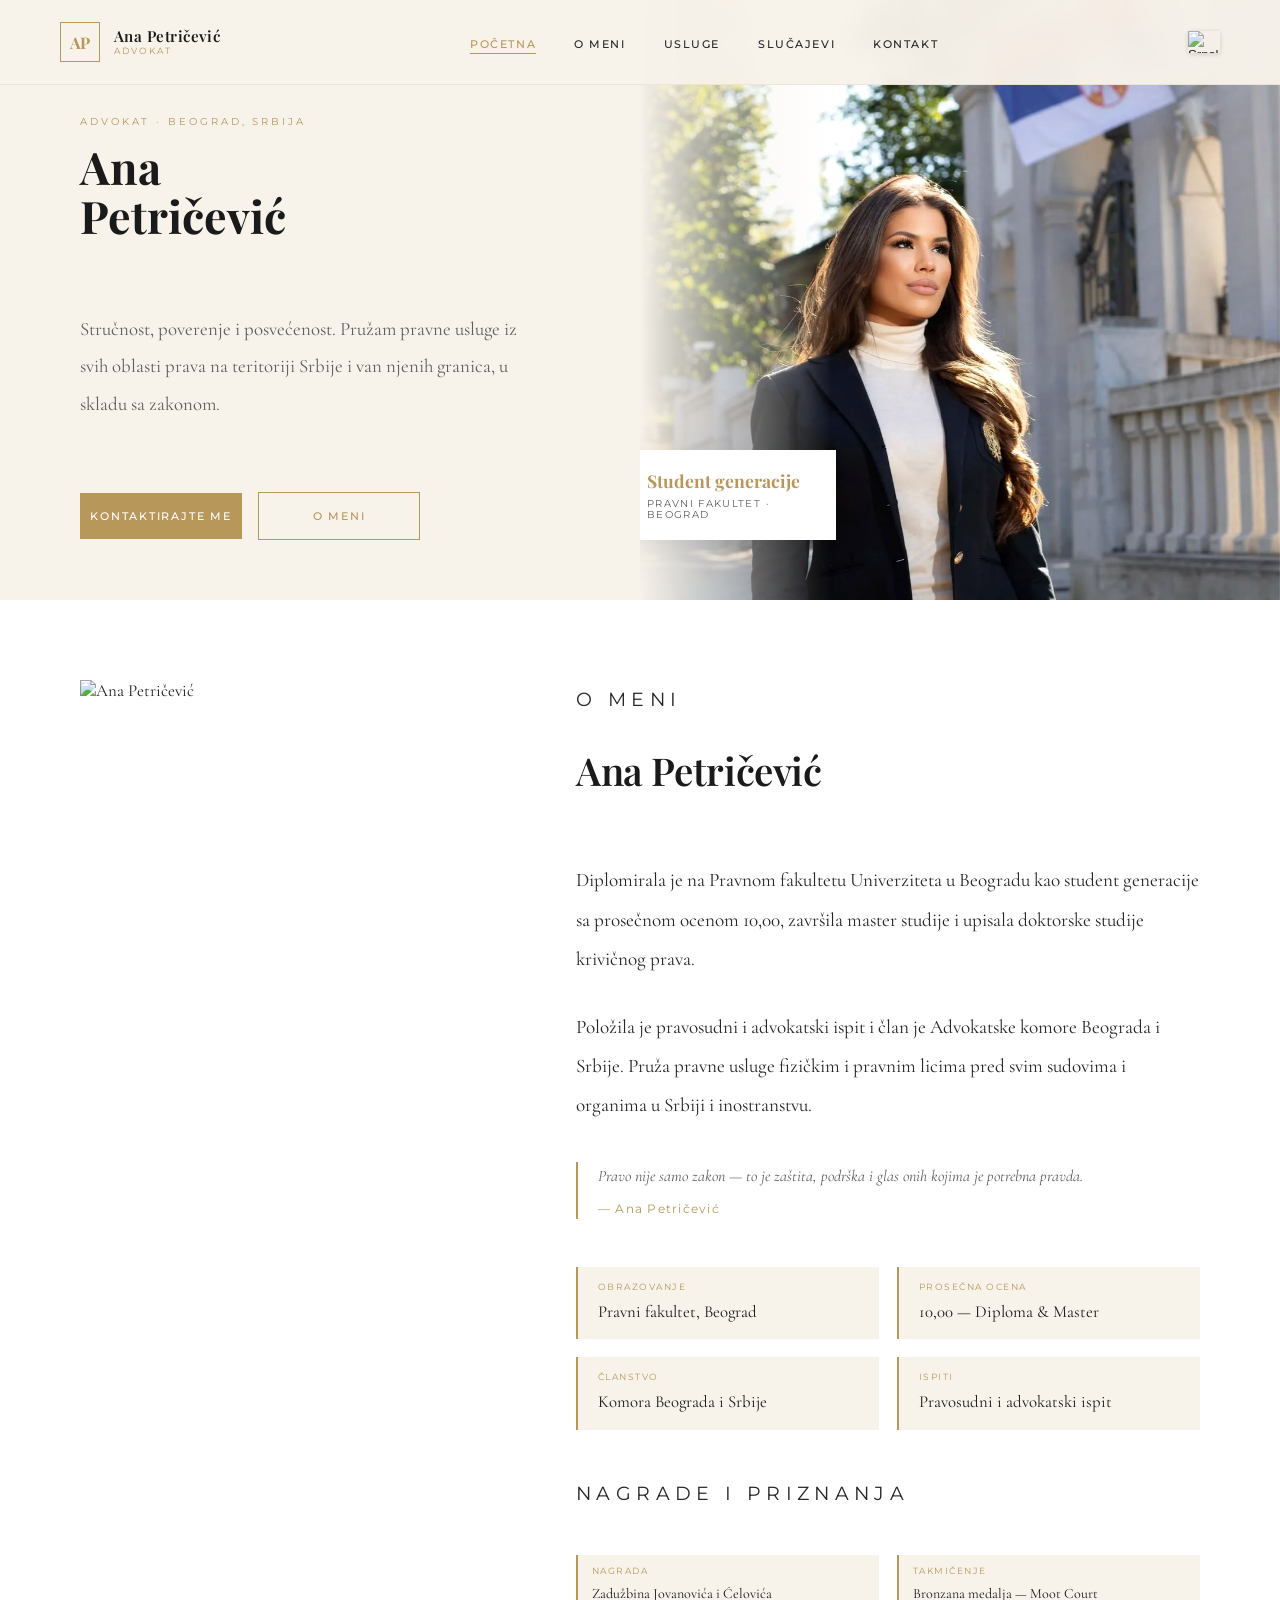
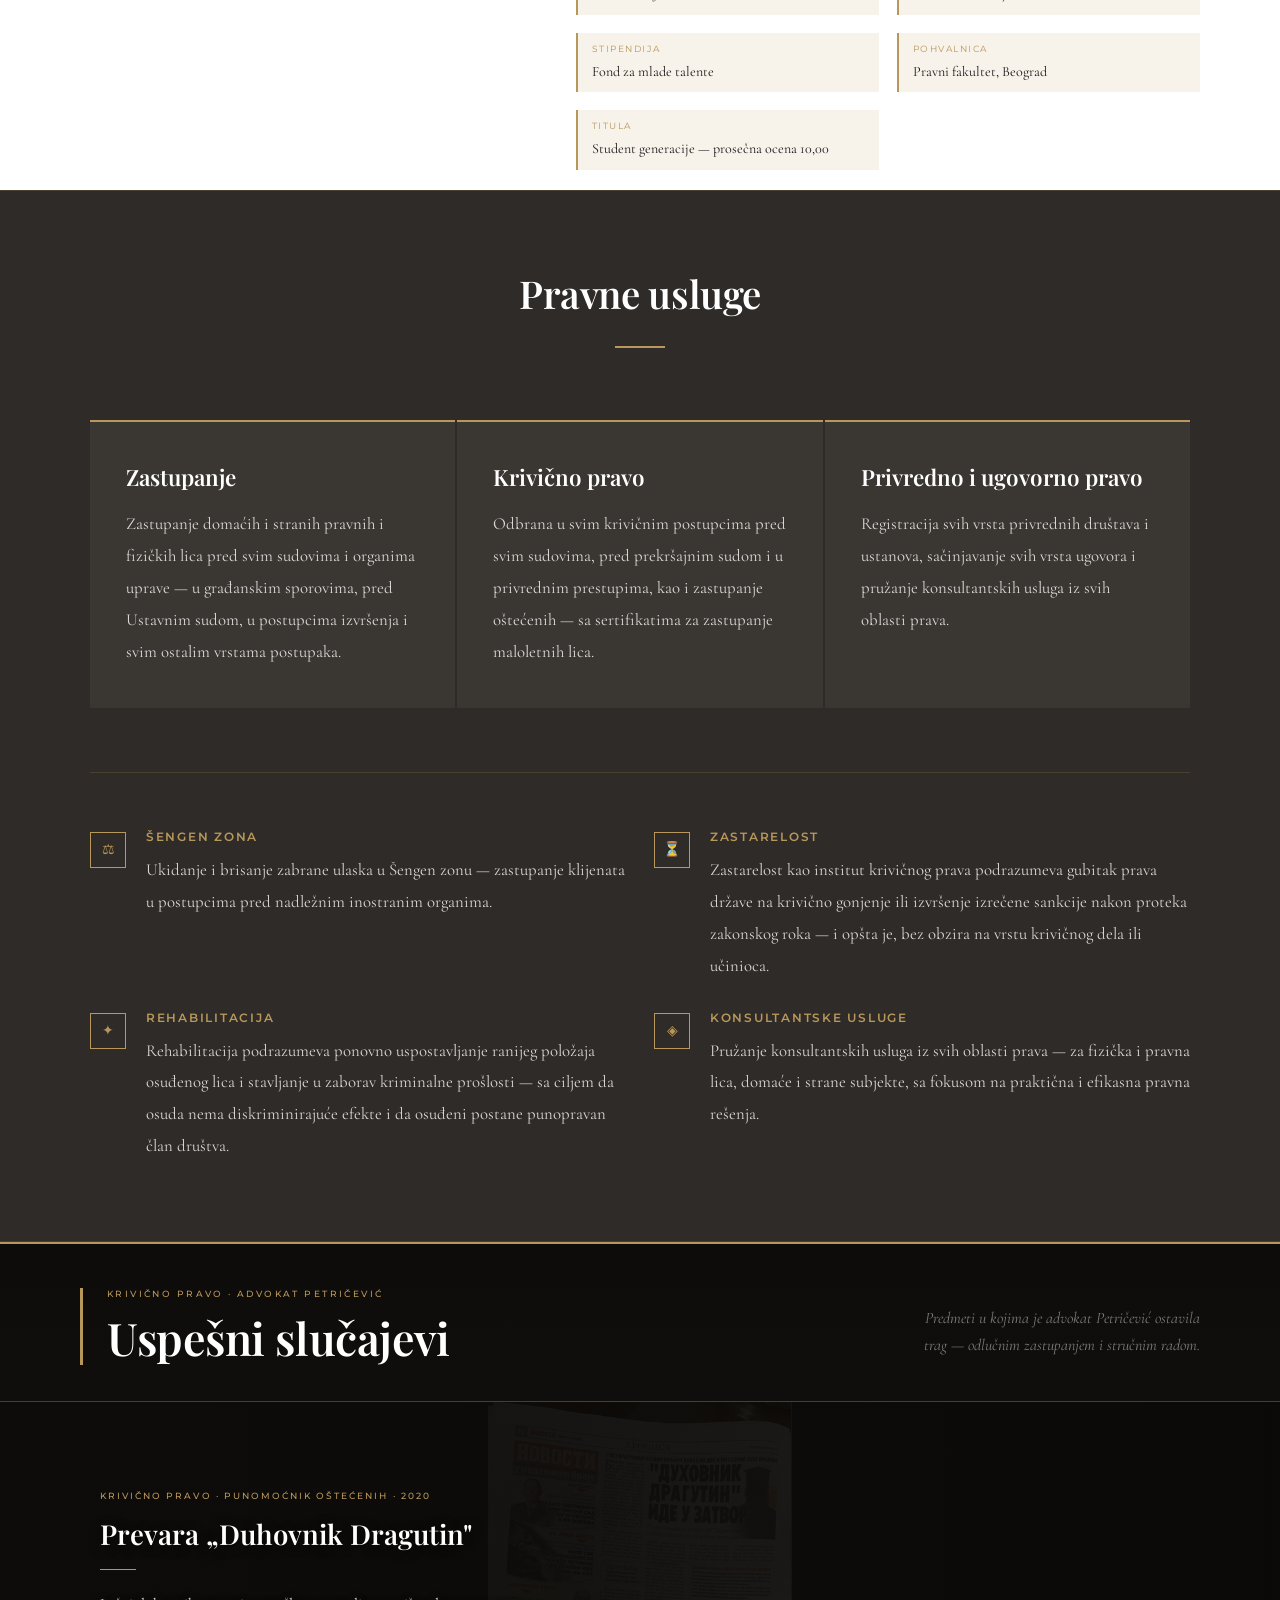
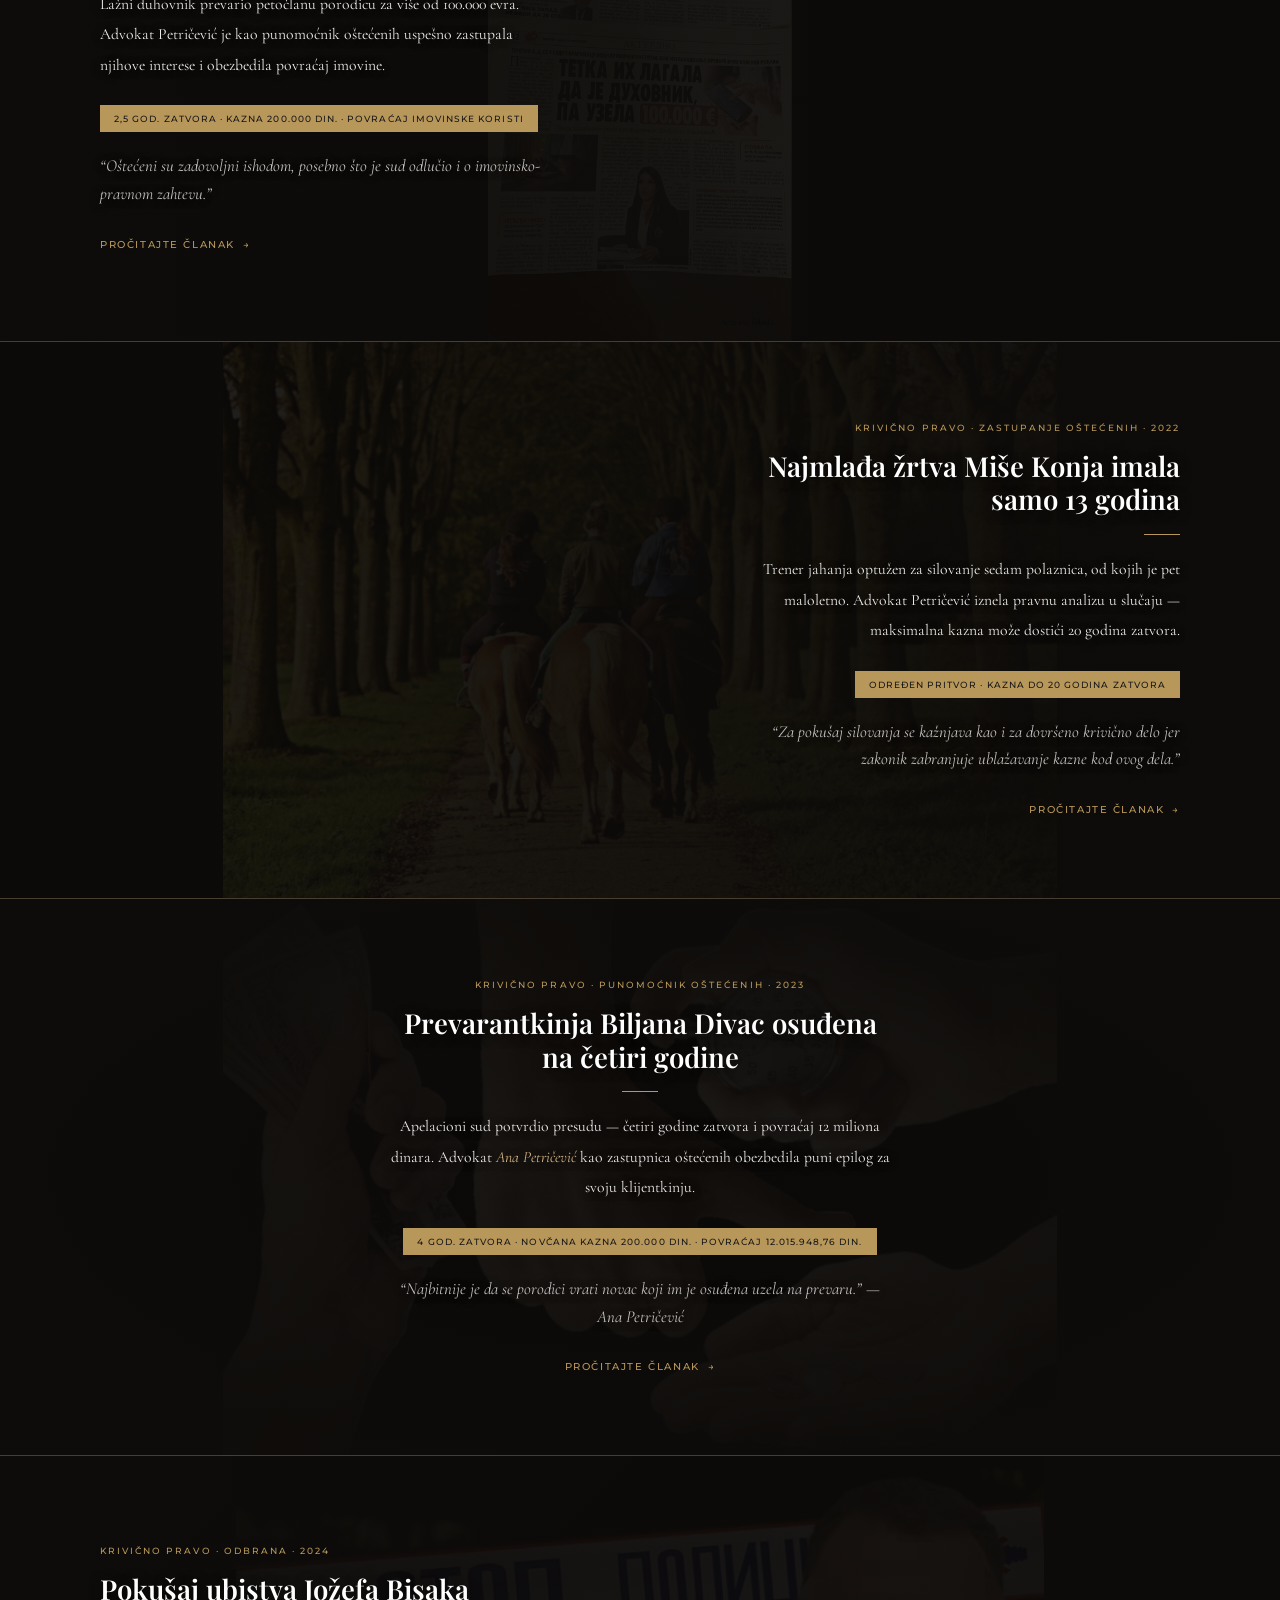
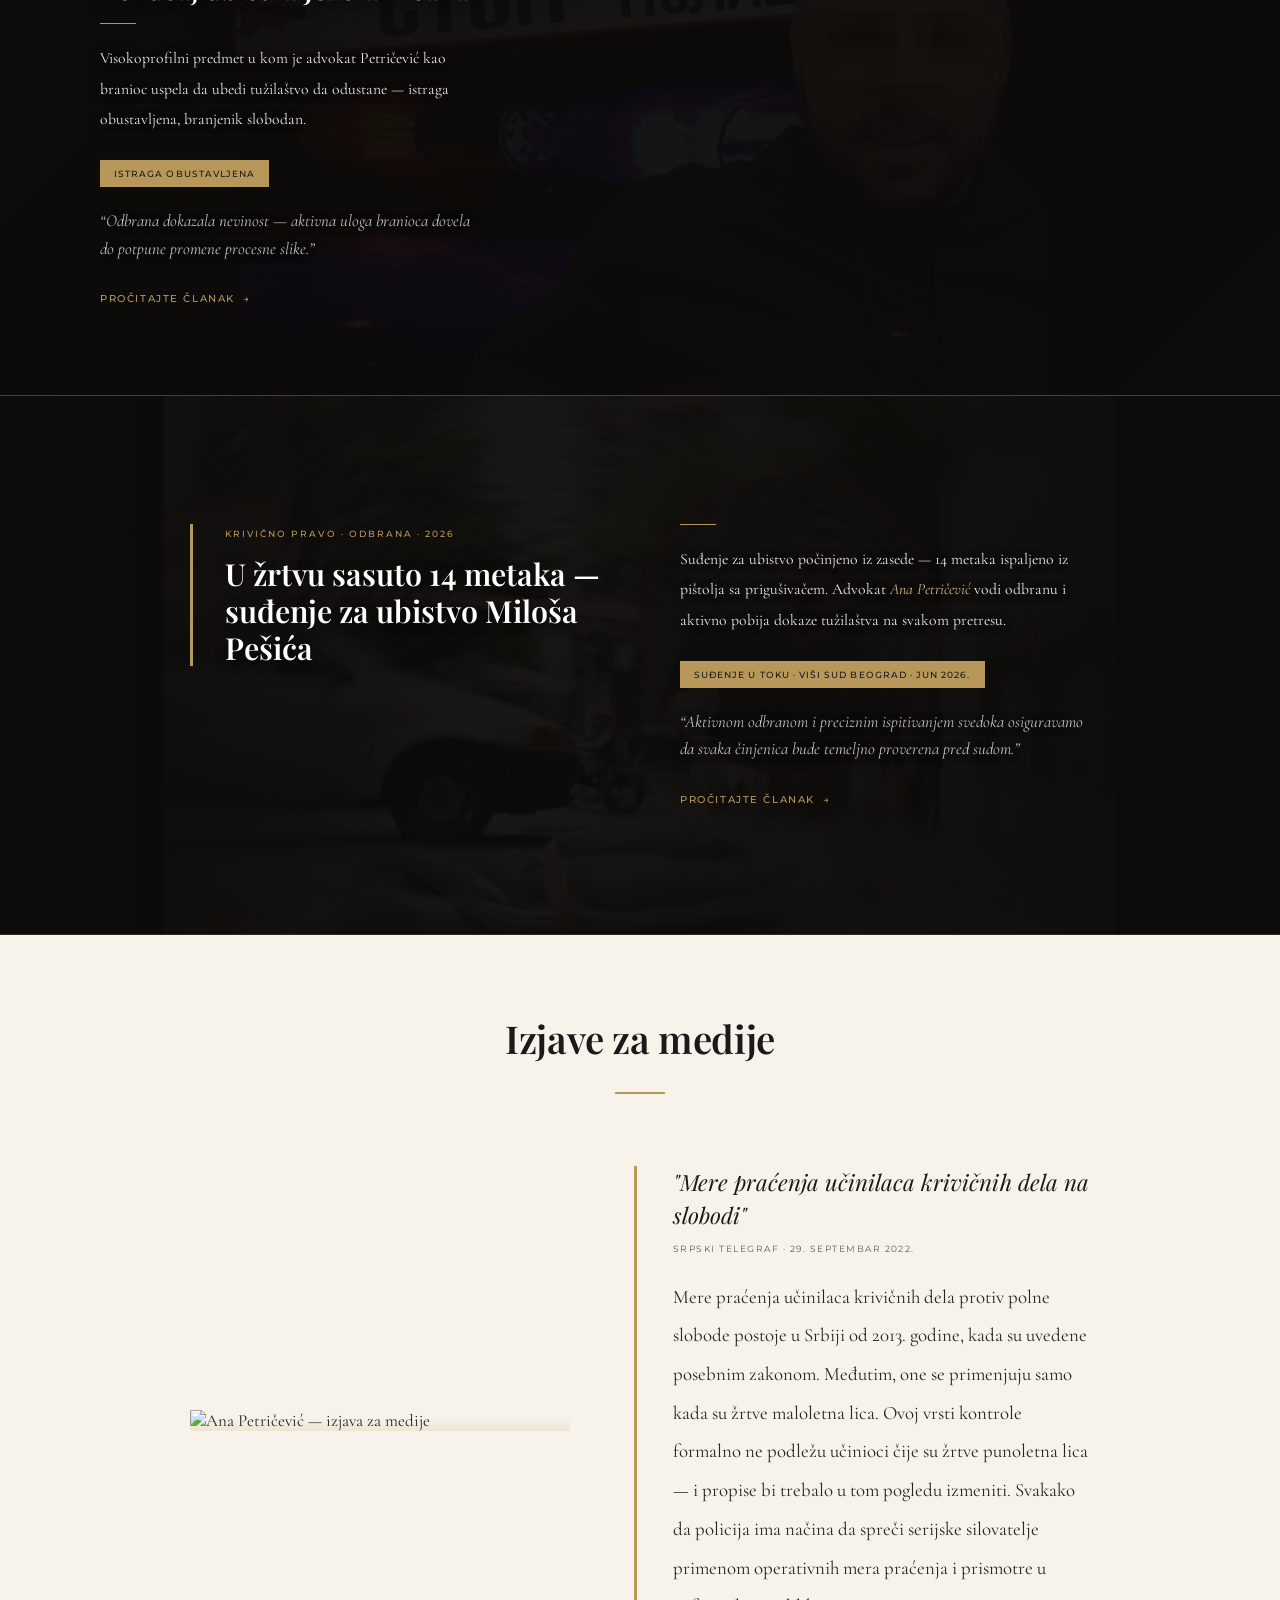
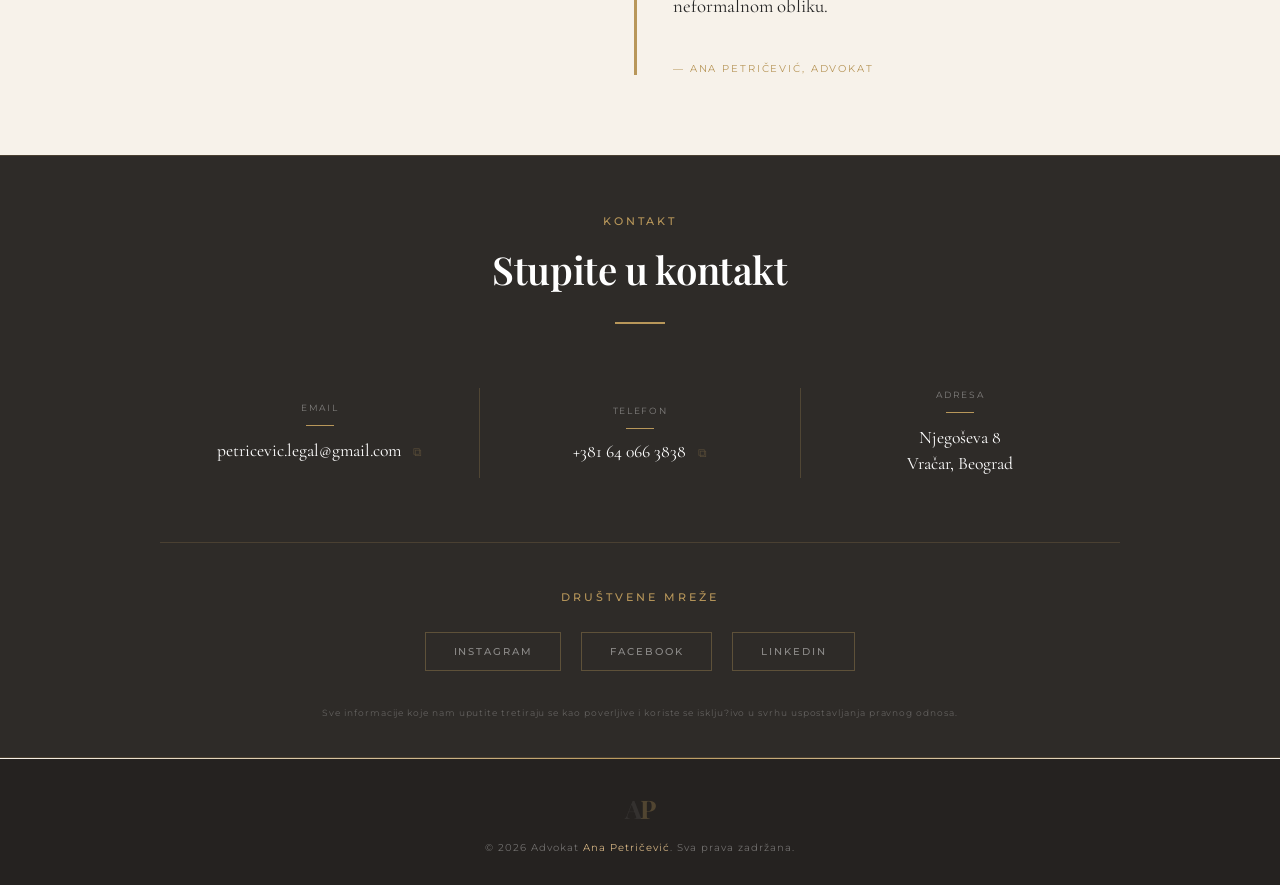
==== commit 50c97f9e: "Fix UTF-8 encoding, rename images, clean up unused files - Fix double-encoded Serbian characters (š " ====
--- a/index.html
+++ b/index.html
@@ -1,26 +1,25 @@
-﻿<!DOCTYPE html>
+<!DOCTYPE html>
 <html lang="sr">
 <head>
   <meta charset="UTF-8" />
   <meta name="viewport" content="width=device-width, initial-scale=1.0" />
-  <title>Advokat Ana PetriÄeviÄ‡</title>
+  <title>Advokat Ana Petričević</title>
 
   <!-- Favicon -->
   <link rel="icon" type="image/svg+xml" href="data:image/svg+xml,<svg xmlns='http://www.w3.org/2000/svg' viewBox='0 0 100 100'><rect width='100' height='100' fill='%23f5f0e8'/><rect x='2' y='2' width='96' height='96' fill='none' stroke='%23b8975a' stroke-width='4'/><text x='50' y='68' font-family='Georgia,serif' font-size='54' font-weight='700' fill='%231a1a1a' text-anchor='middle'>A<tspan fill='%23b8975a'>P</tspan></text></svg>" />
 
   <!-- SEO -->
-  <meta name="description" content="Advokat Ana PetriÄeviÄ‡ â€” kriviÄno pravo, zastupanje pred svim sudovima u Srbiji, Å engen zona, zastarelost, rehabilitacija. Beograd." />
-  <meta name="keywords" content="advokat Beograd, kriviÄno pravo, zastupanje, Å engen zabrana, Ana PetriÄeviÄ‡" />
-  <meta property="og:title" content="Advokat Ana PetriÄeviÄ‡" />
-  <meta property="og:description" content="StruÄnost, poverenje i posveÄ‡enost. KriviÄno pravo, zastupanje pred svim sudovima, Å engen zona i rehabilitacija." />
+  <meta name="description" content="Advokat Ana Petričević — krivično pravo, zastupanje pred svim sudovima u Srbiji, Šengen zona, zastarelost, rehabilitacija. Beograd." />
+  <meta property="og:title" content="Advokat Ana Petričević" />
+  <meta property="og:description" content="Stručnost, poverenje i posvećenost. Krivično pravo, zastupanje pred svim sudovima, Šengen zona i rehabilitacija." />
   <meta property="og:image" content="https://mihajlosavovic5-lab.github.io/petricevic-law/og-image.jpg" />
   <meta property="og:image:width" content="1200" />
   <meta property="og:image:height" content="630" />
   <meta property="og:url" content="https://mihajlosavovic5-lab.github.io/petricevic-law/" />
   <meta property="og:type" content="website" />
   <meta name="twitter:card" content="summary_large_image" />
-  <meta name="twitter:title" content="Advokat Ana PetriÄeviÄ‡" />
-  <meta name="twitter:description" content="StruÄnost, poverenje i posveÄ‡enost. KriviÄno pravo, zastupanje pred svim sudovima u Srbiji." />
+  <meta name="twitter:title" content="Advokat Ana Petričević" />
+  <meta name="twitter:description" content="Stručnost, poverenje i posvećenost. Krivično pravo, zastupanje pred svim sudovima u Srbiji." />
   <meta name="twitter:image" content="https://mihajlosavovic5-lab.github.io/petricevic-law/og-image.jpg" />
 
   <link href="https://fonts.googleapis.com/css2?family=Playfair+Display:ital,wght@0,400;0,600;0,700;1,400&family=Cormorant+Garamond:wght@300;400;500&family=Montserrat:wght@300;400;500&display=swap" rel="stylesheet" />
@@ -34,28 +33,28 @@
   {
     "@context": "https://schema.org",
     "@type": "LegalService",
-    "name": "Advokat Ana PetriÄeviÄ‡",
+    "name": "Advokat Ana Petričević",
     "url": "https://mihajlosavovic5-lab.github.io/petricevic-law/",
     "logo": "https://mihajlosavovic5-lab.github.io/petricevic-law/og-image.jpg",
     "image": "https://mihajlosavovic5-lab.github.io/petricevic-law/og-image.jpg",
-    "description": "Advokatska kancelarija specijalizovana za kriviÄno pravo, zastupanje pred svim sudovima u Srbiji, Å engen zona, zastarelost i rehabilitacija.",
+    "description": "Advokatska kancelarija specijalizovana za krivično pravo, zastupanje pred svim sudovima u Srbiji, Šengen zona, zastarelost i rehabilitacija.",
     "telephone": "+381640663838",
     "email": "petricevic.legal@gmail.com",
     "address": {
       "@type": "PostalAddress",
-      "streetAddress": "NjegoÅ¡eva 8",
+      "streetAddress": "Njegoševa 8",
       "addressLocality": "Beograd",
       "addressRegion": "Beograd",
       "addressCountry": "RS"
     },
     "founder": {
       "@type": "Person",
-      "name": "Ana PetriÄeviÄ‡",
+      "name": "Ana Petričević",
       "jobTitle": "Advokat",
       "alumniOf": "Pravni fakultet Univerziteta u Beogradu"
     },
     "areaServed": "RS",
-    "serviceType": ["KriviÄno pravo", "Zastupanje pred sudovima", "Å engen zona", "Zastarelost", "Rehabilitacija"]
+    "serviceType": ["Krivično pravo", "Zastupanje pred sudovima", "Šengen zona", "Zastarelost", "Rehabilitacija"]
   }
   </script>
 </head>
@@ -85,7 +84,7 @@
   transition: opacity 0.4s ease, transform 0.4s ease;
   pointer-events: none;
   background: transparent;
-">â†‘</a>
+">↑</a>
 
 <!-- LOADER -->
 <div id="loader">
@@ -98,15 +97,15 @@
   <a href="#home" class="nav-logo">
     <div class="logo-monogram">AP</div>
     <div class="logo-text">
-      <span class="lt-name">Ana PetriÄeviÄ‡</span>
+      <span class="lt-name">Ana Petričević</span>
       <span class="lt-sub" data-sr="Advokat" data-en="Attorney at Law">Advokat</span>
     </div>
   </a>
   <ul class="nav-links">
-    <li><a href="#home"    data-sr="PoÄetna"  data-en="Home">PoÄetna</a></li>
+    <li><a href="#home"    data-sr="Početna"  data-en="Home">Početna</a></li>
     <li><a href="#about"   data-sr="O meni"   data-en="About">O meni</a></li>
     <li><a href="#oblasti" data-sr="Usluge" data-en="Services">Usluge</a></li>
-    <li><a href="#cases"   data-sr="SluÄajevi" data-en="Cases">SluÄajevi</a></li>
+    <li><a href="#cases"   data-sr="Slučajevi" data-en="Cases">Slučajevi</a></li>
     <li><a href="#contact" data-sr="Kontakt"  data-en="Contact">Kontakt</a></li>
   </ul>
   <button class="lang-toggle" id="langBtn" title="Prebaci na engleski">
@@ -122,20 +121,20 @@
   <div class="mobile-nav-top">
     <div class="mobile-nav-monogram">AP</div>
     <div>
-      <div class="mobile-nav-name">Ana PetriÄeviÄ‡</div>
+      <div class="mobile-nav-name">Ana Petričević</div>
       <div class="mobile-nav-sub" data-sr="Advokat" data-en="Attorney at Law">Advokat</div>
     </div>
-    <button class="mobile-nav-close" id="mobileNavClose" aria-label="Zatvori meni">âœ•</button>
+    <button class="mobile-nav-close" id="mobileNavClose" aria-label="Zatvori meni">✕</button>
   </div>
   <div class="mobile-nav-links">
-    <a href="#home"><span class="mn-num"></span><span data-sr="PoÄetna" data-en="Home">PoÄetna</span><span class="mn-arrow">â†’</span></a>
-    <a href="#about"><span class="mn-num"></span><span data-sr="O meni" data-en="About">O meni</span><span class="mn-arrow">â†’</span></a>
-    <a href="#oblasti"><span class="mn-num"></span><span data-sr="Usluge" data-en="Services">Usluge</span><span class="mn-arrow">â†’</span></a>
-    <a href="#cases"><span class="mn-num"></span><span data-sr="SluÄajevi" data-en="Cases">SluÄajevi</span><span class="mn-arrow">â†’</span></a>
-    <a href="#contact"><span class="mn-num"></span><span data-sr="Kontakt" data-en="Contact">Kontakt</span><span class="mn-arrow">â†’</span></a>
+    <a href="#home"><span class="mn-num"></span><span data-sr="Početna" data-en="Home">Početna</span><span class="mn-arrow">→</span></a>
+    <a href="#about"><span class="mn-num"></span><span data-sr="O meni" data-en="About">O meni</span><span class="mn-arrow">→</span></a>
+    <a href="#oblasti"><span class="mn-num"></span><span data-sr="Usluge" data-en="Services">Usluge</span><span class="mn-arrow">→</span></a>
+    <a href="#cases"><span class="mn-num"></span><span data-sr="Slučajevi" data-en="Cases">Slučajevi</span><span class="mn-arrow">→</span></a>
+    <a href="#contact"><span class="mn-num"></span><span data-sr="Kontakt" data-en="Contact">Kontakt</span><span class="mn-arrow">→</span></a>
   </div>
   <div class="mobile-nav-footer">
-    <div class="mobile-nav-footer-tagline" data-sr="StruÄnost, poverenje i posveÄ‡enost." data-en="Expertise, trust and dedication.">StruÄnost, poverenje i posveÄ‡enost.</div>
+    <div class="mobile-nav-footer-tagline" data-sr="Stručnost, poverenje i posvećenost." data-en="Expertise, trust and dedication.">Stručnost, poverenje i posvećenost.</div>
     <div class="mobile-nav-footer-line">
       <div class="mobile-nav-footer-dot"></div>
       <div class="mobile-nav-footer-loc" data-sr="Beograd, Srbija" data-en="Belgrade, Serbia">Beograd, Srbija</div>
@@ -147,12 +146,12 @@
 <section id="home">
   <div class="hero-text" style="position:relative;">
     <p class="hero-eyebrow" style="font-family:'Montserrat',sans-serif; font-size:0.65rem; font-weight:400; letter-spacing:0.28em; text-transform:uppercase; color:var(--gold); margin-bottom:14px; margin-top:55px;">
-      <span data-sr="Advokat Â· Beograd, Srbija" data-en="Attorney at Law Â· Belgrade, Serbia">Advokat Â· Beograd, Srbija</span>
+      <span data-sr="Advokat · Beograd, Srbija" data-en="Attorney at Law · Belgrade, Serbia">Advokat · Beograd, Srbija</span>
     </p>
     <h1 style="font-family:'Playfair Display',serif; font-size:clamp(2.2rem,3.5vw,3.2rem); font-weight:700; line-height:1.1; color:var(--dark); margin-bottom:20px;">
-      Ana<br>PetriÄeviÄ‡
+      Ana<br>Petričević
     </h1>
-    <p class="hero-desc reveal" style="transition-delay:0.5s; margin-bottom: 0; min-height: 0; margin-top: 50px;" data-sr="StruÄnost, poverenje i posveÄ‡enost. PruÅ¾am pravne usluge iz svih oblasti prava na teritoriji Srbije i van njenih granica, u skladu sa zakonom." data-en="Expertise, trust and dedication. Providing legal services across all areas of law in Serbia and beyond, in accordance with the law.">StruÄnost, poverenje i posveÄ‡enost. PruÅ¾am pravne usluge iz svih oblasti prava na teritoriji Srbije i van njenih granica, u skladu sa zakonom.</p>
+    <p class="hero-desc reveal" style="transition-delay:0.5s; margin-bottom: 0; min-height: 0; margin-top: 50px;" data-sr="Stručnost, poverenje i posvećenost. Pružam pravne usluge iz svih oblasti prava na teritoriji Srbije i van njenih granica, u skladu sa zakonom." data-en="Expertise, trust and dedication. Providing legal services across all areas of law in Serbia and beyond, in accordance with the law.">Stručnost, poverenje i posvećenost. Pružam pravne usluge iz svih oblasti prava na teritoriji Srbije i van njenih granica, u skladu sa zakonom.</p>
     <div class="reveal hero-btns" style="transition-delay:0.65s; position:absolute; bottom:60px; left:80px; width:340px;">
       <a href="#contact" class="btn-primary" style="width:162px; text-align:center; padding-left:0; padding-right:0;" data-sr="Kontaktirajte me" data-en="Get in touch">Kontaktirajte me</a>
       <a href="#about"   class="btn-outline"  style="width:162px; text-align:center; padding-left:0; padding-right:0;" data-sr="O meni"          data-en="Learn more">O meni</a>
@@ -161,12 +160,12 @@
   <div class="hero-image-wrap">
     <picture>
       <source srcset="1.webp" type="image/webp" />
-      <img src="1.jpg" alt="Advokat Ana PetriÄeviÄ‡" id="heroImg" />
+      <img src="1.jpg" alt="Advokat Ana Petričević" id="heroImg" />
     </picture>
     <div class="hero-image-overlay"></div>
     <div class="hero-badge" id="heroBadge" style="width:220px;">
       <div class="num" style="font-size:1.1rem;line-height:1.3;" data-sr="Student generacije" data-en="Valedictorian">Student generacije</div>
-      <div class="lbl" data-sr="Pravni fakultet Â· Beograd" data-en="Faculty of Law Â· Belgrade">Pravni fakultet Â· Beograd</div>
+      <div class="lbl" data-sr="Pravni fakultet · Beograd" data-en="Faculty of Law · Belgrade">Pravni fakultet · Beograd</div>
     </div>
   </div>
 </section>
@@ -176,18 +175,18 @@
   <div class="about-sticky reveal from-left">
     <picture>
       <source srcset="3.webp" type="image/webp" />
-      <img src="3.jpg" alt="Ana PetriÄeviÄ‡" class="about-img" loading="lazy" />
+      <img src="3.jpg" alt="Ana Petričević" class="about-img" loading="lazy" />
     </picture>
   </div>
   <div class="about-text">
     <p class="section-label reveal" data-sr="O meni" data-en="About me">O meni</p>
-    <h2 class="section-title reveal" data-sr="Ana PetriÄeviÄ‡" data-en="Ana PetriÄeviÄ‡">Ana PetriÄeviÄ‡</h2>
+    <h2 class="section-title reveal" data-sr="Ana Petričević" data-en="Ana Petričević">Ana Petričević</h2>
     <div class="section-divider reveal"></div>
-    <p class="reveal" data-sr="Diplomirala je na Pravnom fakultetu Univerziteta u Beogradu kao student generacije sa proseÄnom ocenom 10,00, zavrÅ¡ila master studije i upisala doktorske studije kriviÄnog prava." data-en="She graduated from the Faculty of Law, University of Belgrade as valedictorian with a perfect GPA of 10.00, completed her master's studies, and enrolled in doctoral studies in criminal law.">Diplomirala je na Pravnom fakultetu Univerziteta u Beogradu kao student generacije sa proseÄnom ocenom 10,00, zavrÅ¡ila master studije i upisala doktorske studije kriviÄnog prava.</p>
-    <p class="reveal" data-sr="PoloÅ¾ila je pravosudni i advokatski ispit i Älan je Advokatske komore Beograda i Srbije. PruÅ¾a pravne usluge fiziÄkim i pravnim licima pred svim sudovima i organima u Srbiji i inostranstvu." data-en="She passed both the judicial and bar exams and is a member of the Belgrade and Serbia Bar Associations. She provides legal services to individuals and legal entities before all courts and bodies in Serbia and abroad.">PoloÅ¾ila je pravosudni i advokatski ispit i Älan je Advokatske komore Beograda i Srbije. PruÅ¾a pravne usluge fiziÄkim i pravnim licima pred svim sudovima i organima u Srbiji i inostranstvu.</p>
+    <p class="reveal" data-sr="Diplomirala je na Pravnom fakultetu Univerziteta u Beogradu kao student generacije sa prosečnom ocenom 10,00, završila master studije i upisala doktorske studije krivičnog prava." data-en="She graduated from the Faculty of Law, University of Belgrade as valedictorian with a perfect GPA of 10.00, completed her master's studies, and enrolled in doctoral studies in criminal law.">Diplomirala je na Pravnom fakultetu Univerziteta u Beogradu kao student generacije sa prosečnom ocenom 10,00, završila master studije i upisala doktorske studije krivičnog prava.</p>
+    <p class="reveal" data-sr="Položila je pravosudni i advokatski ispit i član je Advokatske komore Beograda i Srbije. Pruža pravne usluge fizičkim i pravnim licima pred svim sudovima i organima u Srbiji i inostranstvu." data-en="She passed both the judicial and bar exams and is a member of the Belgrade and Serbia Bar Associations. She provides legal services to individuals and legal entities before all courts and bodies in Serbia and abroad.">Položila je pravosudni i advokatski ispit i član je Advokatske komore Beograda i Srbije. Pruža pravne usluge fizičkim i pravnim licima pred svim sudovima i organima u Srbiji i inostranstvu.</p>
     <blockquote class="inline-quote reveal">
-      <span data-sr="Pravo nije samo zakon â€” to je zaÅ¡tita, podrÅ¡ka i glas onih kojima je potrebna pravda." data-en="Law is not just legislation â€” it is protection, support, and a voice for those who seek justice.">Pravo nije samo zakon â€” to je zaÅ¡tita, podrÅ¡ka i glas onih kojima je potrebna pravda.</span>
-      <cite>â€” Ana PetriÄeviÄ‡</cite>
+      <span data-sr="Pravo nije samo zakon — to je zaštita, podrška i glas onih kojima je potrebna pravda." data-en="Law is not just legislation — it is protection, support, and a voice for those who seek justice.">Pravo nije samo zakon — to je zaštita, podrška i glas onih kojima je potrebna pravda.</span>
+      <cite>— Ana Petričević</cite>
     </blockquote>
 
     <div class="credential-grid stagger">
@@ -196,11 +195,11 @@
         <div class="ci-val" data-sr="Pravni fakultet, Beograd" data-en="Faculty of Law, Belgrade">Pravni fakultet, Beograd</div>
       </div>
       <div class="cred-item">
-        <div class="ci-lbl" data-sr="ProseÄna ocena" data-en="GPA">ProseÄna ocena</div>
-        <div class="ci-val">10,00 â€” Diploma &amp; Master</div>
+        <div class="ci-lbl" data-sr="Prosečna ocena" data-en="GPA">Prosečna ocena</div>
+        <div class="ci-val">10,00 — Diploma &amp; Master</div>
       </div>
       <div class="cred-item">
-        <div class="ci-lbl" data-sr="ÄŒlanstvo" data-en="Membership">ÄŒlanstvo</div>
+        <div class="ci-lbl" data-sr="Članstvo" data-en="Membership">Članstvo</div>
         <div class="ci-val" data-sr="Komora Beograda i Srbije" data-en="Belgrade &amp; Serbia Bar">Komora Beograda i Srbije</div>
       </div>
       <div class="cred-item">
@@ -211,25 +210,25 @@
     <div class="awards-block reveal" style="margin-top:44px;" id="awards-block">
       <p class="section-label" style="margin-bottom:20px; white-space:nowrap;" data-sr="Nagrade i priznanja" data-en="Awards & Honours">Nagrade i priznanja</p>
       <div class="credential-grid stagger" style="grid-template-columns: 1fr 1fr;">
-        <div class="cred-item" data-tooltip="PrestiÅ¾na zaduÅ¾bina koja od 1935. nagraÄ‘uje najboljim studentima prava u Srbiji">
+        <div class="cred-item" data-tooltip="Prestižna zadužbina koja od 1935. nagrađuje najboljim studentima prava u Srbiji">
           <div class="ci-lbl" data-sr="Nagrada" data-en="Award">Nagrada</div>
-          <div class="ci-val" data-sr="ZaduÅ¾bina JovanoviÄ‡a i Ä†eloviÄ‡a" data-en="JovanoviÄ‡ &amp; Ä†eloviÄ‡ Endowment">ZaduÅ¾bina JovanoviÄ‡a i Ä†eloviÄ‡a</div>
-        </div>
-        <div class="cred-item" data-tooltip="MeÄ‘unarodno takmiÄenje u simulaciji sudskog postupka â€” studenti vode stvaran sudski spor pred komisijom profesora i sudija">
-          <div class="ci-lbl" data-sr="TakmiÄenje" data-en="Competition">TakmiÄenje</div>
-          <div class="ci-val" data-sr="Bronzana medalja â€” Moot Court" data-en="Bronze Medal â€” Moot Court">Bronzana medalja â€” Moot Court</div>
-        </div>
-        <div class="cred-item" data-tooltip="DrÅ¾avna stipendija Vlade Republike Srbije za studente sa proseÄnom ocenom 10,00">
+          <div class="ci-val" data-sr="Zadužbina Jovanovića i Ćelovića" data-en="Jovanović &amp; Ćelović Endowment">Zadužbina Jovanovića i Ćelovića</div>
+        </div>
+        <div class="cred-item" data-tooltip="Međunarodno takmičenje u simulaciji sudskog postupka — studenti vode stvaran sudski spor pred komisijom profesora i sudija">
+          <div class="ci-lbl" data-sr="Takmičenje" data-en="Competition">Takmičenje</div>
+          <div class="ci-val" data-sr="Bronzana medalja — Moot Court" data-en="Bronze Medal — Moot Court">Bronzana medalja — Moot Court</div>
+        </div>
+        <div class="cred-item" data-tooltip="Državna stipendija Vlade Republike Srbije za studente sa prosečnom ocenom 10,00">
           <div class="ci-lbl" data-sr="Stipendija" data-en="Scholarship">Stipendija</div>
           <div class="ci-val" data-sr="Fond za mlade talente" data-en="Fund for Young Talents">Fond za mlade talente</div>
         </div>
-        <div class="cred-item" data-tooltip="ZvaniÄno pismeno prizanje Pravnog fakulteta koje se retko dodeljuje â€” samo studentima sa savrÅ¡enim uspehom">
+        <div class="cred-item" data-tooltip="Zvanično pismeno prizanje Pravnog fakulteta koje se retko dodeljuje — samo studentima sa savršenim uspehom">
           <div class="ci-lbl" data-sr="Pohvalnica" data-en="Commendation">Pohvalnica</div>
           <div class="ci-val" data-sr="Pravni fakultet, Beograd" data-en="Faculty of Law, Belgrade">Pravni fakultet, Beograd</div>
         </div>
-        <div class="cred-item" data-tooltip="NajviÅ¡e akademsko prizanje generacije â€” dodeljuje se jednom studentu koji je zavrÅ¡io studije sa prosekom 10,00">
+        <div class="cred-item" data-tooltip="Najviše akademsko prizanje generacije — dodeljuje se jednom studentu koji je završio studije sa prosekom 10,00">
           <div class="ci-lbl" data-sr="Titula" data-en="Title">Titula</div>
-          <div class="ci-val" data-sr="Student generacije â€” proseÄna ocena 10,00" data-en="Valedictorian â€” GPA 10.00">Student generacije â€” proseÄna ocena 10,00</div>
+          <div class="ci-val" data-sr="Student generacije — prosečna ocena 10,00" data-en="Valedictorian — GPA 10.00">Student generacije — prosečna ocena 10,00</div>
         </div>
       </div>
     </div>
@@ -247,15 +246,15 @@
     <div class="stagger" style="display:grid; grid-template-columns: repeat(3, 1fr); gap: 2px; margin-bottom: 64px;">
       <div style="background:#3a3632; padding:40px 36px; border-top: 2px solid var(--gold);">
         <p style="font-family:'Playfair Display',serif; font-size:1.4rem; font-weight:600; color:white; margin-bottom:16px;" data-sr="Zastupanje" data-en="Representation">Zastupanje</p>
-        <p style="font-size:1.05rem; font-weight:400; line-height:1.9; color:rgba(255,255,255,0.82);" data-sr="Zastupanje domaÄ‡ih i stranih pravnih i fiziÄkih lica pred svim sudovima i organima uprave â€” u graÄ‘anskim sporovima, pred Ustavnim sudom, u postupcima izvrÅ¡enja i svim ostalim vrstama postupaka." data-en="Representation of domestic and foreign legal entities and individuals before all courts and administrative bodies â€” in civil disputes, before the Constitutional Court, in enforcement proceedings and all other types of proceedings.">Zastupanje domaÄ‡ih i stranih pravnih i fiziÄkih lica pred svim sudovima i organima uprave â€” u graÄ‘anskim sporovima, pred Ustavnim sudom, u postupcima izvrÅ¡enja i svim ostalim vrstama postupaka.</p>
+        <p style="font-size:1.05rem; font-weight:400; line-height:1.9; color:rgba(255,255,255,0.82);" data-sr="Zastupanje domaćih i stranih pravnih i fizičkih lica pred svim sudovima i organima uprave — u građanskim sporovima, pred Ustavnim sudom, u postupcima izvršenja i svim ostalim vrstama postupaka." data-en="Representation of domestic and foreign legal entities and individuals before all courts and administrative bodies — in civil disputes, before the Constitutional Court, in enforcement proceedings and all other types of proceedings.">Zastupanje domaćih i stranih pravnih i fizičkih lica pred svim sudovima i organima uprave — u građanskim sporovima, pred Ustavnim sudom, u postupcima izvršenja i svim ostalim vrstama postupaka.</p>
       </div>
       <div style="background:#3a3632; padding:40px 36px; border-top: 2px solid var(--gold);">
-        <p style="font-family:'Playfair Display',serif; font-size:1.4rem; font-weight:600; color:white; margin-bottom:16px;" data-sr="KriviÄno pravo" data-en="Criminal Law">KriviÄno pravo</p>
-        <p style="font-size:1.05rem; font-weight:400; line-height:1.9; color:rgba(255,255,255,0.82);" data-sr="Odbrana u svim kriviÄnim postupcima pred svim sudovima, pred prekrÅ¡ajnim sudom i u privrednim prestupima, kao i zastupanje oÅ¡teÄ‡enih â€” sa sertifikatima za zastupanje maloletnih lica." data-en="Defence in all criminal proceedings before all courts, misdemeanour courts and economic offence proceedings, as well as representation of victims â€” including certification for representing minors.">Odbrana u svim kriviÄnim postupcima pred svim sudovima, pred prekrÅ¡ajnim sudom i u privrednim prestupima, kao i zastupanje oÅ¡teÄ‡enih â€” sa sertifikatima za zastupanje maloletnih lica.</p>
+        <p style="font-family:'Playfair Display',serif; font-size:1.4rem; font-weight:600; color:white; margin-bottom:16px;" data-sr="Krivično pravo" data-en="Criminal Law">Krivično pravo</p>
+        <p style="font-size:1.05rem; font-weight:400; line-height:1.9; color:rgba(255,255,255,0.82);" data-sr="Odbrana u svim krivičnim postupcima pred svim sudovima, pred prekršajnim sudom i u privrednim prestupima, kao i zastupanje oštećenih — sa sertifikatima za zastupanje maloletnih lica." data-en="Defence in all criminal proceedings before all courts, misdemeanour courts and economic offence proceedings, as well as representation of victims — including certification for representing minors.">Odbrana u svim krivičnim postupcima pred svim sudovima, pred prekršajnim sudom i u privrednim prestupima, kao i zastupanje oštećenih — sa sertifikatima za zastupanje maloletnih lica.</p>
       </div>
       <div style="background:#3a3632; padding:40px 36px; border-top: 2px solid var(--gold);">
         <p style="font-family:'Playfair Display',serif; font-size:1.4rem; font-weight:600; color:white; margin-bottom:16px;" data-sr="Privredno i ugovorno pravo" data-en="Corporate & Contract Law">Privredno i ugovorno pravo</p>
-        <p style="font-size:1.05rem; font-weight:400; line-height:1.9; color:rgba(255,255,255,0.82);" data-sr="Registracija svih vrsta privrednih druÅ¡tava i ustanova, saÄinjavanje svih vrsta ugovora i pruÅ¾anje konsultantskih usluga iz svih oblasti prava." data-en="Registration of all types of companies and institutions, drafting of all types of contracts and providing consultancy services across all areas of law.">Registracija svih vrsta privrednih druÅ¡tava i ustanova, saÄinjavanje svih vrsta ugovora i pruÅ¾anje konsultantskih usluga iz svih oblasti prava.</p>
+        <p style="font-size:1.05rem; font-weight:400; line-height:1.9; color:rgba(255,255,255,0.82);" data-sr="Registracija svih vrsta privrednih društava i ustanova, sačinjavanje svih vrsta ugovora i pružanje konsultantskih usluga iz svih oblasti prava." data-en="Registration of all types of companies and institutions, drafting of all types of contracts and providing consultancy services across all areas of law.">Registracija svih vrsta privrednih društava i ustanova, sačinjavanje svih vrsta ugovora i pružanje konsultantskih usluga iz svih oblasti prava.</p>
       </div>
     </div>
 
@@ -263,31 +262,31 @@
     <div class="reveal" style="border-top: 1px solid rgba(184,151,90,0.2); padding-top: 56px;">
       <div style="display:grid; grid-template-columns: 1fr 1fr; gap: 28px;">
         <div class="reveal from-left" style="display:flex; gap:20px; align-items:flex-start;">
-          <div style="width:36px; height:36px; border:1px solid var(--gold); display:flex; align-items:center; justify-content:center; flex-shrink:0; color:var(--gold); font-size:0.9rem; margin-top:3px;">âš–</div>
+          <div style="width:36px; height:36px; border:1px solid var(--gold); display:flex; align-items:center; justify-content:center; flex-shrink:0; color:var(--gold); font-size:0.9rem; margin-top:3px;">⚖</div>
           <div>
-            <p style="font-family:'Montserrat',sans-serif; font-size:0.78rem; font-weight:600; letter-spacing:0.14em; text-transform:uppercase; color:var(--gold); margin-bottom:10px;" data-sr="Å engen zona" data-en="Schengen Zone">Å engen zona</p>
-            <p style="font-size:1.05rem; font-weight:400; line-height:1.9; color:rgba(255,255,255,0.82);" data-sr="Ukidanje i brisanje zabrane ulaska u Å engen zonu â€” zastupanje klijenata u postupcima pred nadleÅ¾nim inostranim organima." data-en="Lifting and removal of entry bans to the Schengen Zone â€” representing clients in proceedings before the competent foreign authorities.">Ukidanje i brisanje zabrane ulaska u Å engen zonu â€” zastupanje klijenata u postupcima pred nadleÅ¾nim inostranim organima.</p>
+            <p style="font-family:'Montserrat',sans-serif; font-size:0.78rem; font-weight:600; letter-spacing:0.14em; text-transform:uppercase; color:var(--gold); margin-bottom:10px;" data-sr="Šengen zona" data-en="Schengen Zone">Šengen zona</p>
+            <p style="font-size:1.05rem; font-weight:400; line-height:1.9; color:rgba(255,255,255,0.82);" data-sr="Ukidanje i brisanje zabrane ulaska u Šengen zonu — zastupanje klijenata u postupcima pred nadležnim inostranim organima." data-en="Lifting and removal of entry bans to the Schengen Zone — representing clients in proceedings before the competent foreign authorities.">Ukidanje i brisanje zabrane ulaska u Šengen zonu — zastupanje klijenata u postupcima pred nadležnim inostranim organima.</p>
           </div>
         </div>
         <div class="reveal from-right" style="display:flex; gap:20px; align-items:flex-start;">
-          <div style="width:36px; height:36px; border:1px solid var(--gold); display:flex; align-items:center; justify-content:center; flex-shrink:0; color:var(--gold); font-size:0.9rem; margin-top:3px;">â³</div>
+          <div style="width:36px; height:36px; border:1px solid var(--gold); display:flex; align-items:center; justify-content:center; flex-shrink:0; color:var(--gold); font-size:0.9rem; margin-top:3px;">⏳</div>
           <div>
             <p style="font-family:'Montserrat',sans-serif; font-size:0.78rem; font-weight:600; letter-spacing:0.14em; text-transform:uppercase; color:var(--gold); margin-bottom:10px;" data-sr="Zastarelost" data-en="Statute of Limitations">Zastarelost</p>
-            <p style="font-size:1.05rem; font-weight:400; line-height:1.9; color:rgba(255,255,255,0.82);" data-sr="Zastarelost kao institut kriviÄnog prava podrazumeva gubitak prava drÅ¾ave na kriviÄno gonjenje ili izvrÅ¡enje izreÄene sankcije nakon proteka zakonskog roka â€” i opÅ¡ta je, bez obzira na vrstu kriviÄnog dela ili uÄinioca." data-en="The statute of limitations in criminal law entails the loss of the state's right to prosecute or enforce a sentence after the statutory period has elapsed â€” and is general in nature, regardless of the type of offence or offender.">Zastarelost kao institut kriviÄnog prava podrazumeva gubitak prava drÅ¾ave na kriviÄno gonjenje ili izvrÅ¡enje izreÄene sankcije nakon proteka zakonskog roka â€” i opÅ¡ta je, bez obzira na vrstu kriviÄnog dela ili uÄinioca.</p>
+            <p style="font-size:1.05rem; font-weight:400; line-height:1.9; color:rgba(255,255,255,0.82);" data-sr="Zastarelost kao institut krivičnog prava podrazumeva gubitak prava države na krivično gonjenje ili izvršenje izrečene sankcije nakon proteka zakonskog roka — i opšta je, bez obzira na vrstu krivičnog dela ili učinioca." data-en="The statute of limitations in criminal law entails the loss of the state's right to prosecute or enforce a sentence after the statutory period has elapsed — and is general in nature, regardless of the type of offence or offender.">Zastarelost kao institut krivičnog prava podrazumeva gubitak prava države na krivično gonjenje ili izvršenje izrečene sankcije nakon proteka zakonskog roka — i opšta je, bez obzira na vrstu krivičnog dela ili učinioca.</p>
           </div>
         </div>
         <div class="reveal from-left" style="display:flex; gap:20px; align-items:flex-start;">
-          <div style="width:36px; height:36px; border:1px solid var(--gold); display:flex; align-items:center; justify-content:center; flex-shrink:0; color:var(--gold); font-size:0.9rem; margin-top:3px;">âœ¦</div>
+          <div style="width:36px; height:36px; border:1px solid var(--gold); display:flex; align-items:center; justify-content:center; flex-shrink:0; color:var(--gold); font-size:0.9rem; margin-top:3px;">✦</div>
           <div>
             <p style="font-family:'Montserrat',sans-serif; font-size:0.78rem; font-weight:600; letter-spacing:0.14em; text-transform:uppercase; color:var(--gold); margin-bottom:10px;" data-sr="Rehabilitacija" data-en="Rehabilitation">Rehabilitacija</p>
-            <p style="font-size:1.05rem; font-weight:400; line-height:1.9; color:rgba(255,255,255,0.82);" data-sr="Rehabilitacija podrazumeva ponovno uspostavljanje ranijeg poloÅ¾aja osuÄ‘enog lica i stavljanje u zaborav kriminalne proÅ¡losti â€” sa ciljem da osuda nema diskriminirajuÄ‡e efekte i da osuÄ‘eni postane punopravan Älan druÅ¡tva." data-en="Rehabilitation entails the reinstatement of a convicted person's former status and the erasure of their criminal past â€” with the aim of eliminating the discriminatory effects of a conviction and enabling the person to become a full member of society.">Rehabilitacija podrazumeva ponovno uspostavljanje ranijeg poloÅ¾aja osuÄ‘enog lica i stavljanje u zaborav kriminalne proÅ¡losti â€” sa ciljem da osuda nema diskriminirajuÄ‡e efekte i da osuÄ‘eni postane punopravan Älan druÅ¡tva.</p>
+            <p style="font-size:1.05rem; font-weight:400; line-height:1.9; color:rgba(255,255,255,0.82);" data-sr="Rehabilitacija podrazumeva ponovno uspostavljanje ranijeg položaja osuđenog lica i stavljanje u zaborav kriminalne prošlosti — sa ciljem da osuda nema diskriminirajuće efekte i da osuđeni postane punopravan član društva." data-en="Rehabilitation entails the reinstatement of a convicted person's former status and the erasure of their criminal past — with the aim of eliminating the discriminatory effects of a conviction and enabling the person to become a full member of society.">Rehabilitacija podrazumeva ponovno uspostavljanje ranijeg položaja osuđenog lica i stavljanje u zaborav kriminalne prošlosti — sa ciljem da osuda nema diskriminirajuće efekte i da osuđeni postane punopravan član društva.</p>
           </div>
         </div>
         <div class="reveal from-right" style="display:flex; gap:20px; align-items:flex-start;">
-          <div style="width:36px; height:36px; border:1px solid var(--gold); display:flex; align-items:center; justify-content:center; flex-shrink:0; color:var(--gold); font-size:0.9rem; margin-top:3px;">â—ˆ</div>
+          <div style="width:36px; height:36px; border:1px solid var(--gold); display:flex; align-items:center; justify-content:center; flex-shrink:0; color:var(--gold); font-size:0.9rem; margin-top:3px;">◈</div>
           <div>
             <p style="font-family:'Montserrat',sans-serif; font-size:0.78rem; font-weight:600; letter-spacing:0.14em; text-transform:uppercase; color:var(--gold); margin-bottom:10px;" data-sr="Konsultantske usluge" data-en="Legal Consultancy">Konsultantske usluge</p>
-            <p style="font-size:1.05rem; font-weight:400; line-height:1.9; color:rgba(255,255,255,0.82);" data-sr="PruÅ¾anje konsultantskih usluga iz svih oblasti prava â€” za fiziÄka i pravna lica, domaÄ‡e i strane subjekte, sa fokusom na praktiÄna i efikasna pravna reÅ¡enja." data-en="Providing legal consultancy services across all areas of law â€” for individuals and legal entities, domestic and foreign clients, with a focus on practical and efficient legal solutions.">PruÅ¾anje konsultantskih usluga iz svih oblasti prava â€” za fiziÄka i pravna lica, domaÄ‡e i strane subjekte, sa fokusom na praktiÄna i efikasna pravna reÅ¡enja.</p>
+            <p style="font-size:1.05rem; font-weight:400; line-height:1.9; color:rgba(255,255,255,0.82);" data-sr="Pružanje konsultantskih usluga iz svih oblasti prava — za fizička i pravna lica, domaće i strane subjekte, sa fokusom na praktična i efikasna pravna rešenja." data-en="Providing legal consultancy services across all areas of law — for individuals and legal entities, domestic and foreign clients, with a focus on practical and efficient legal solutions.">Pružanje konsultantskih usluga iz svih oblasti prava — za fizička i pravna lica, domaće i strane subjekte, sa fokusom na praktična i efikasna pravna rešenja.</p>
           </div>
         </div>
       </div>
@@ -299,92 +298,92 @@
 <section id="cases" class="section-entrance">
   <div class="cases-header">
     <div class="cases-header-left reveal">
-      <p class="cases-eyebrow" data-sr="KriviÄno pravo Â· Advokat PetriÄeviÄ‡" data-en="Criminal Law Â· Attorney PetriÄeviÄ‡">KriviÄno pravo Â· Advokat PetriÄeviÄ‡</p>
-      <h2 class="section-title" data-sr="UspeÅ¡ni sluÄajevi" data-en="Notable Cases">UspeÅ¡ni sluÄajevi</h2>
-    </div>
-    <div class="cases-header-right reveal" data-sr="Predmeti u kojima je advokat PetriÄeviÄ‡ ostavila trag â€” odluÄnim zastupanjem i struÄnim radom." data-en="Cases in which attorney PetriÄeviÄ‡ made her mark â€” through decisive advocacy and expert work.">Predmeti u kojima je advokat PetriÄeviÄ‡ ostavila trag â€” odluÄnim zastupanjem i struÄnim radom.</div>
-  </div>
-
-  <!-- SluÄaj 1 â€” tekst levo, slika desno svetli -->
+      <p class="cases-eyebrow" data-sr="Krivično pravo · Advokat Petričević" data-en="Criminal Law · Attorney Petričević">Krivično pravo · Advokat Petričević</p>
+      <h2 class="section-title" data-sr="Uspešni slučajevi" data-en="Notable Cases">Uspešni slučajevi</h2>
+    </div>
+    <div class="cases-header-right reveal" data-sr="Predmeti u kojima je advokat Petričević ostavila trag — odlučnim zastupanjem i stručnim radom." data-en="Cases in which attorney Petričević made her mark — through decisive advocacy and expert work.">Predmeti u kojima je advokat Petričević ostavila trag — odlučnim zastupanjem i stručnim radom.</div>
+  </div>
+
+  <!-- Slučaj 1 — tekst levo, slika desno svetli -->
   <div class="ce-film ce-film-01 reveal">
-    <div class="ce-bg"><img src="1. slucaj.jpg" alt="Duhovnik Dragutin" loading="lazy" /></div>
+    <div class="ce-bg"><img src="slucaj-1.jpg" alt="Duhovnik Dragutin" loading="lazy" /></div>
     <div class="ce-overlay"></div>
 
     <div class="ce-content">
-      <p class="case-tag" data-sr="KriviÄno pravo Â· PunomoÄ‡nik oÅ¡teÄ‡enih Â· 2020" data-en="Criminal Law Â· Victim's Counsel Â· 2020">KriviÄno pravo Â· PunomoÄ‡nik oÅ¡teÄ‡enih Â· 2020</p>
-      <h3 class="case-title" data-sr='Prevara â€žDuhovnik Dragutin"' data-en='"Spiritual Guide Dragutin" Fraud'>Prevara â€žDuhovnik Dragutin"</h3>
+      <p class="case-tag" data-sr="Krivično pravo · Punomoćnik oštećenih · 2020" data-en="Criminal Law · Victim's Counsel · 2020">Krivično pravo · Punomoćnik oštećenih · 2020</p>
+      <h3 class="case-title" data-sr='Prevara „Duhovnik Dragutin"' data-en='"Spiritual Guide Dragutin" Fraud'>Prevara „Duhovnik Dragutin"</h3>
       <div class="case-divider"></div>
-      <p class="case-text" data-sr="LaÅ¾ni duhovnik prevario petoÄlanu porodicu za viÅ¡e od 100.000 evra. Advokat PetriÄeviÄ‡ je kao punomoÄ‡nik oÅ¡teÄ‡enih uspeÅ¡no zastupala njihove interese i obezbedila povraÄ‡aj imovine." data-en="A fake spiritual guide defrauded a family of over â‚¬100,000. Attorney PetriÄeviÄ‡ represented the victims and secured full restitution.">LaÅ¾ni duhovnik prevario petoÄlanu porodicu za viÅ¡e od 100.000 evra. Advokat PetriÄeviÄ‡ je kao punomoÄ‡nik oÅ¡teÄ‡enih uspeÅ¡no zastupala njihove interese i obezbedila povraÄ‡aj imovine.</p>
-      <div class="case-result" data-sr="2,5 god. zatvora Â· Kazna 200.000 din. Â· PovraÄ‡aj imovinske koristi" data-en="2.5 yrs imprisonment Â· Fine 200,000 RSD Â· Full restitution ordered">2,5 god. zatvora Â· Kazna 200.000 din. Â· PovraÄ‡aj imovinske koristi</div>
-      <blockquote class="case-quote" data-sr="&ldquo;OÅ¡teÄ‡eni su zadovoljni ishodom, posebno Å¡to je sud odluÄio i o imovinsko-pravnom zahtevu.&rdquo;" data-en="&ldquo;The victims are satisfied with the outcome, especially since the court also ruled on the civil claim.&rdquo;">&ldquo;OÅ¡teÄ‡eni su zadovoljni ishodom, posebno Å¡to je sud odluÄio i o imovinsko-pravnom zahtevu.&rdquo;</blockquote>
-      <a href="https://www.novosti.rs/hronika/sudjenja/1095338/duhovnik-dragutin-ide-zatvor-sud-kragujevcu-osudio-biljanu-divac-dve-godine-zbog-prevare-sms-porukama-izigravala-vidovnjaka" target="_blank" class="case-link" data-sr="ProÄitajte Älanak" data-en="Read article">ProÄitajte Älanak</a>
-    </div>
-  </div>
-
-  <!-- SluÄaj 2 â€” tekst desno -->
+      <p class="case-text" data-sr="Lažni duhovnik prevario petočlanu porodicu za više od 100.000 evra. Advokat Petričević je kao punomoćnik oštećenih uspešno zastupala njihove interese i obezbedila povraćaj imovine." data-en="A fake spiritual guide defrauded a family of over €100,000. Attorney Petričević represented the victims and secured full restitution.">Lažni duhovnik prevario petočlanu porodicu za više od 100.000 evra. Advokat Petričević je kao punomoćnik oštećenih uspešno zastupala njihove interese i obezbedila povraćaj imovine.</p>
+      <div class="case-result" data-sr="2,5 god. zatvora · Kazna 200.000 din. · Povraćaj imovinske koristi" data-en="2.5 yrs imprisonment · Fine 200,000 RSD · Full restitution ordered">2,5 god. zatvora · Kazna 200.000 din. · Povraćaj imovinske koristi</div>
+      <blockquote class="case-quote" data-sr="&ldquo;Oštećeni su zadovoljni ishodom, posebno što je sud odlučio i o imovinsko-pravnom zahtevu.&rdquo;" data-en="&ldquo;The victims are satisfied with the outcome, especially since the court also ruled on the civil claim.&rdquo;">&ldquo;Oštećeni su zadovoljni ishodom, posebno što je sud odlučio i o imovinsko-pravnom zahtevu.&rdquo;</blockquote>
+      <a href="https://www.novosti.rs/hronika/sudjenja/1095338/duhovnik-dragutin-ide-zatvor-sud-kragujevcu-osudio-biljanu-divac-dve-godine-zbog-prevare-sms-porukama-izigravala-vidovnjaka" target="_blank" class="case-link" data-sr="Pročitajte članak" data-en="Read article">Pročitajte članak</a>
+    </div>
+  </div>
+
+  <!-- Slučaj 2 — tekst desno -->
   <div class="ce-film ce-film-02 reveal">
-    <div class="ce-bg"><img src="2 slucaj.webp" alt="MiÅ¡a Konj" loading="lazy" /></div>
+    <div class="ce-bg"><img src="slucaj-2.webp" alt="Miša Konj" loading="lazy" /></div>
     <div class="ce-overlay"></div>
 
     <div class="ce-content">
-      <p class="case-tag" data-sr="KriviÄno pravo Â· Zastupanje oÅ¡teÄ‡enih Â· 2022" data-en="Criminal Law Â· Victim's Counsel Â· 2022">KriviÄno pravo Â· Zastupanje oÅ¡teÄ‡enih Â· 2022</p>
-      <h3 class="case-title" data-sr="NajmlaÄ‘a Å¾rtva MiÅ¡e Konja imala samo 13 godina" data-en="Youngest Victim of 'MiÅ¡a Konj' Was Only 13 Years Old">NajmlaÄ‘a Å¾rtva MiÅ¡e Konja imala samo 13 godina</h3>
+      <p class="case-tag" data-sr="Krivično pravo · Punomoćnik oštećenih · 2022" data-en="Criminal Law · Victim's Counsel · 2022">Krivično pravo · Zastupanje oštećenih · 2022</p>
+      <h3 class="case-title" data-sr="Najmlađa žrtva Miše Konja imala samo 13 godina" data-en="Youngest Victim of 'Miša Konj' Was Only 13 Years Old">Najmlađa žrtva Miše Konja imala samo 13 godina</h3>
       <div class="case-divider"></div>
-      <p class="case-text" data-sr="Trener jahanja optuÅ¾en za silovanje sedam polaznica, od kojih je pet maloletno. Advokat PetriÄeviÄ‡ iznela pravnu analizu u sluÄaju â€” maksimalna kazna moÅ¾e dostiÄ‡i 20 godina zatvora." data-en="A riding instructor charged with assaulting seven pupils, five of them minors. Attorney PetriÄeviÄ‡ provided key legal analysis â€” the combined maximum sentence could reach 20 years.">Trener jahanja optuÅ¾en za silovanje sedam polaznica, od kojih je pet maloletno. Advokat PetriÄeviÄ‡ iznela pravnu analizu u sluÄaju â€” maksimalna kazna moÅ¾e dostiÄ‡i 20 godina zatvora.</p>
-      <div class="case-result" data-sr="OdreÄ‘en pritvor Â· Kazna do 20 godina zatvora" data-en="Pre-trial detention ordered Â· Up to 20 years imprisonment">OdreÄ‘en pritvor Â· Kazna do 20 godina zatvora</div>
-      <blockquote class="case-quote" data-sr="&ldquo;Za pokuÅ¡aj silovanja se kaÅ¾njava kao i za dovrÅ¡eno kriviÄno delo jer zakonik zabranjuje ublaÅ¾avanje kazne kod ovog dela.&rdquo;" data-en="&ldquo;Attempted rape is punished the same as completed rape, as the law prohibits any mitigation of sentence for this offence.&rdquo;">&ldquo;Za pokuÅ¡aj silovanja se kaÅ¾njava kao i za dovrÅ¡eno kriviÄno delo jer zakonik zabranjuje ublaÅ¾avanje kazne kod ovog dela.&rdquo;</blockquote>
-      <a href="https://udarnavest.rs/2022/09/14/najmladja-zrtva-mise-konja-imala-samo-13-godina-osumnjicenom-za-silovanje-maloletnica-odredjen-pritvor/" target="_blank" class="case-link" data-sr="ProÄitajte Älanak" data-en="Read article">ProÄitajte Älanak</a>
-    </div>
-  </div>
-
-  <!-- SluÄaj 3 â€” tekst u centru, radijalni overlay -->
+      <p class="case-text" data-sr="Trener jahanja optužen za silovanje sedam polaznica, od kojih je pet maloletno. Advokat Petričević iznela pravnu analizu u slučaju — maksimalna kazna može dostići 20 godina zatvora." data-en="A riding instructor charged with assaulting seven pupils, five of them minors. Attorney Petričević provided key legal analysis — the combined maximum sentence could reach 20 years.">Trener jahanja optužen za silovanje sedam polaznica, od kojih je pet maloletno. Advokat Petričević iznela pravnu analizu u slučaju — maksimalna kazna može dostići 20 godina zatvora.</p>
+      <div class="case-result" data-sr="Određen pritvor · Kazna do 20 godina zatvora" data-en="Pre-trial detention ordered · Up to 20 years imprisonment">Određen pritvor · Kazna do 20 godina zatvora</div>
+      <blockquote class="case-quote" data-sr="&ldquo;Za pokušaj silovanja se kažnjava kao i za dovršeno krivično delo jer zakonik zabranjuje ublažavanje kazne kod ovog dela.&rdquo;" data-en="&ldquo;Attempted rape is punished the same as completed rape, as the law prohibits any mitigation of sentence for this offence.&rdquo;">&ldquo;Za pokušaj silovanja se kažnjava kao i za dovršeno krivično delo jer zakonik zabranjuje ublažavanje kazne kod ovog dela.&rdquo;</blockquote>
+      <a href="https://udarnavest.rs/2022/09/14/najmladja-zrtva-mise-konja-imala-samo-13-godina-osumnjicenom-za-silovanje-maloletnica-odredjen-pritvor/" target="_blank" class="case-link" data-sr="Pročitajte članak" data-en="Read article">Pročitajte članak</a>
+    </div>
+  </div>
+
+  <!-- Slučaj 3 — tekst u centru, radijalni overlay -->
   <div class="ce-film ce-film-03 reveal">
-    <div class="ce-bg"><img src="3. slucaj.webp" alt="Apelaciona presuda â€” Biljana Divac" loading="lazy" /></div>
+    <div class="ce-bg"><img src="slucaj-3.webp" alt="Apelaciona presuda — Biljana Divac" loading="lazy" /></div>
     <div class="ce-overlay"></div>
 
     <div class="ce-content">
-      <p class="case-tag" data-sr="KriviÄno pravo Â· PunomoÄ‡nik oÅ¡teÄ‡enih Â· Apelacioni sud Kragujevac" data-en="Criminal Law Â· Victim's Counsel Â· Court of Appeal Kragujevac">KriviÄno pravo Â· PunomoÄ‡nik oÅ¡teÄ‡enih Â· Apelacioni sud Kragujevac</p>
-      <h3 class="case-title" data-sr="Prevarantkinja Biljana Divac osuÄ‘ena na Äetiri godine" data-en="Fraudster Biljana Divac Sentenced to Four Years">Prevarantkinja Biljana Divac osuÄ‘ena na Äetiri godine</h3>
+      <p class="case-tag" data-sr="Krivično pravo · Punomoćnik oštećenih · 2023" data-en="Criminal Law · Victim's Counsel · 2023">Krivično pravo · Punomoćnik oštećenih · 2023</p>
+      <h3 class="case-title" data-sr="Prevarantkinja Biljana Divac osuđena na četiri godine" data-en="Fraudster Biljana Divac Sentenced to Four Years">Prevarantkinja Biljana Divac osuđena na četiri godine</h3>
       <div class="case-divider"></div>
-      <p class="case-text" data-sr='Apelacioni sud potvrdio presudu â€” Äetiri godine zatvora i povraÄ‡aj 12 miliona dinara. Advokat <span style="color:var(--gold-light);font-style:italic;">Ana PetriÄeviÄ‡</span> kao zastupnica oÅ¡teÄ‡enih obezbedila puni epilog za svoju klijentkinju.' data-en='The Court of Appeal confirmed the verdict â€” four years and restitution of 12 million dinars. Attorney <span style="color:var(--gold-light);font-style:italic;">Ana PetriÄeviÄ‡</span>, representing the victims, secured a complete outcome for her client.'>Apelacioni sud potvrdio presudu â€” Äetiri godine zatvora i povraÄ‡aj 12 miliona dinara. Advokat <span style="color:var(--gold-light);font-style:italic;">Ana PetriÄeviÄ‡</span> kao zastupnica oÅ¡teÄ‡enih obezbedila puni epilog za svoju klijentkinju.</p>
-      <div class="case-result" data-sr="4 god. zatvora Â· NovÄana kazna 200.000 din. Â· PovraÄ‡aj 12.015.948,76 din." data-en="4 yrs imprisonment Â· Fine 200,000 RSD Â· Restitution of 12,015,948.76 RSD">4 god. zatvora Â· NovÄana kazna 200.000 din. Â· PovraÄ‡aj 12.015.948,76 din.</div>
-      <blockquote class="case-quote" data-sr="&ldquo;Najbitnije je da se porodici vrati novac koji im je osuÄ‘ena uzela na prevaru.&rdquo; â€” Ana PetriÄeviÄ‡" data-en="&ldquo;Most importantly, the family will get back the money that the convicted woman took from them by fraud.&rdquo; â€” Ana PetriÄeviÄ‡">&ldquo;Najbitnije je da se porodici vrati novac koji im je osuÄ‘ena uzela na prevaru.&rdquo; â€” Ana PetriÄeviÄ‡</blockquote>
-      <a href="https://www.republika.rs/hronika/hronika/383694/biljana-divac-osudjena-cetiri-godine-zatvora" target="_blank" class="case-link" data-sr="ProÄitajte Älanak" data-en="Read article">ProÄitajte Älanak</a>
-    </div>
-  </div>
-
-  <!-- SluÄaj 4 â€” tekst levo, dijagonalni overlay -->
+      <p class="case-text" data-sr='Apelacioni sud potvrdio presudu — četiri godine zatvora i povraćaj 12 miliona dinara. Advokat <span style="color:var(--gold-light);font-style:italic;">Ana Petričević</span> kao zastupnica oštećenih obezbedila puni epilog za svoju klijentkinju.' data-en='The Court of Appeal confirmed the verdict — four years and restitution of 12 million dinars. Attorney <span style="color:var(--gold-light);font-style:italic;">Ana Petričević</span>, representing the victims, secured a complete outcome for her client.'>Apelacioni sud potvrdio presudu — četiri godine zatvora i povraćaj 12 miliona dinara. Advokat <span style="color:var(--gold-light);font-style:italic;">Ana Petričević</span> kao zastupnica oštećenih obezbedila puni epilog za svoju klijentkinju.</p>
+      <div class="case-result" data-sr="4 god. zatvora · Novčana kazna 200.000 din. · Povraćaj 12.015.948,76 din." data-en="4 yrs imprisonment · Fine 200,000 RSD · Restitution of 12,015,948.76 RSD">4 god. zatvora · Novčana kazna 200.000 din. · Povraćaj 12.015.948,76 din.</div>
+      <blockquote class="case-quote" data-sr="&ldquo;Najbitnije je da se porodici vrati novac koji im je osuđena uzela na prevaru.&rdquo; — Ana Petričević" data-en="&ldquo;Most importantly, the family will get back the money that the convicted woman took from them by fraud.&rdquo; — Ana Petričević">&ldquo;Najbitnije je da se porodici vrati novac koji im je osuđena uzela na prevaru.&rdquo; — Ana Petričević</blockquote>
+      <a href="https://www.republika.rs/hronika/hronika/383694/biljana-divac-osudjena-cetiri-godine-zatvora" target="_blank" class="case-link" data-sr="Pročitajte članak" data-en="Read article">Pročitajte članak</a>
+    </div>
+  </div>
+
+  <!-- Slučaj 4 — tekst levo, dijagonalni overlay -->
   <div class="ce-film ce-film-04 reveal">
-    <div class="ce-bg"><img src="pretposlednji slucaj.webp" alt="PokuÅ¡aj ubistva JoÅ¾efa Bisaka" loading="lazy" /></div>
+    <div class="ce-bg"><img src="slucaj-4.webp" alt="Pokušaj ubistva Jožefa Bisaka" loading="lazy" /></div>
     <div class="ce-overlay"></div>
 
     <div class="ce-content">
-      <p class="case-tag" data-sr="KriviÄno pravo Â· Odbrana Â· 2024" data-en="Criminal Law Â· Defence Â· 2024">KriviÄno pravo Â· Odbrana Â· 2024</p>
-      <h3 class="case-title" data-sr="PokuÅ¡aj ubistva JoÅ¾efa Bisaka" data-en="Attempted Murder of JoÅ¾ef Bisak">PokuÅ¡aj ubistva JoÅ¾efa Bisaka</h3>
+      <p class="case-tag" data-sr="Krivično pravo · Odbrana · 2024" data-en="Criminal Law · Defence · 2024">Krivično pravo · Odbrana · 2024</p>
+      <h3 class="case-title" data-sr="Pokušaj ubistva Jožefa Bisaka" data-en="Attempted Murder of Jožef Bisak">Pokušaj ubistva Jožefa Bisaka</h3>
       <div class="case-divider"></div>
-      <p class="case-text" data-sr="Visokoprofilni predmet u kom je advokat PetriÄeviÄ‡ kao branioc uspela da ubedi tuÅ¾ilaÅ¡tvo da odustane â€” istraga obustavljena, branjenik slobodan." data-en="A high-profile case in which attorney PetriÄeviÄ‡, as defence counsel, successfully convinced the prosecution to withdraw â€” the investigation was dismissed and the client freed.">Visokoprofilni predmet u kom je advokat PetriÄeviÄ‡ kao branioc uspela da ubedi tuÅ¾ilaÅ¡tvo da odustane â€” istraga obustavljena, branjenik slobodan.</p>
+      <p class="case-text" data-sr="Visokoprofilni predmet u kom je advokat Petričević kao branioc uspela da ubedi tužilaštvo da odustane — istraga obustavljena, branjenik slobodan." data-en="A high-profile case in which attorney Petričević, as defence counsel, successfully convinced the prosecution to withdraw — the investigation was dismissed and the client freed.">Visokoprofilni predmet u kom je advokat Petričević kao branioc uspela da ubedi tužilaštvo da odustane — istraga obustavljena, branjenik slobodan.</p>
       <div class="case-result" data-sr="Istraga obustavljena" data-en="Investigation dismissed">Istraga obustavljena</div>
-      <blockquote class="case-quote" data-sr="&ldquo;Odbrana dokazala nevinost â€” aktivna uloga branioca dovela do potpune promene procesne slike.&rdquo;" data-en="&ldquo;The defence proved innocence â€” the active role of the counsel led to a complete reversal of proceedings.&rdquo;">&ldquo;Odbrana dokazala nevinost â€” aktivna uloga branioca dovela do potpune promene procesne slike.&rdquo;</blockquote>
-      <a href="https://www.republika.rs/hronika/hronika/705739/ubistvo-jozef-bisak-obustavljena-istraga" target="_blank" class="case-link" data-sr="ProÄitajte Älanak" data-en="Read article">ProÄitajte Älanak</a>
-    </div>
-  </div>
-
-  <!-- SluÄaj 5 â€” dvostubaÄki finale, uvek poslednji -->
+      <blockquote class="case-quote" data-sr="&ldquo;Odbrana dokazala nevinost — aktivna uloga branioca dovela do potpune promene procesne slike.&rdquo;" data-en="&ldquo;The defence proved innocence — the active role of the counsel led to a complete reversal of proceedings.&rdquo;">&ldquo;Odbrana dokazala nevinost — aktivna uloga branioca dovela do potpune promene procesne slike.&rdquo;</blockquote>
+      <a href="https://www.republika.rs/hronika/hronika/705739/ubistvo-jozef-bisak-obustavljena-istraga" target="_blank" class="case-link" data-sr="Pročitajte članak" data-en="Read article">Pročitajte članak</a>
+    </div>
+  </div>
+
+  <!-- Slučaj 5 — dvostubački finale, uvek poslednji -->
   <div class="ce-film ce-film-05 reveal">
-    <div class="ce-bg"><img src="poslednji slucaj.webp" alt="SuÄ‘enje za ubistvo MiloÅ¡a PeÅ¡iÄ‡a na Ledinama" loading="lazy" /></div>
+    <div class="ce-bg"><img src="slucaj-5.webp" alt="Suđenje za ubistvo Miloša Pešića na Ledinama" loading="lazy" /></div>
     <div class="ce-overlay"></div>
 
     <div class="ce-content">
       <div class="ce-col-left">
-        <p class="case-tag" data-sr="KriviÄno pravo Â· Odbrana Â· 2026" data-en="Criminal Law Â· Defence Â· 2026">KriviÄno pravo Â· Odbrana Â· 2026</p>
-        <h3 class="case-title" data-sr="U Å¾rtvu sasuto 14 metaka â€” suÄ‘enje za ubistvo MiloÅ¡a PeÅ¡iÄ‡a" data-en="14 Bullets Fired at Victim â€” Trial for the Murder of MiloÅ¡ PeÅ¡iÄ‡">U Å¾rtvu sasuto 14 metaka â€” suÄ‘enje za ubistvo MiloÅ¡a PeÅ¡iÄ‡a</h3>
+        <p class="case-tag" data-sr="Krivično pravo · Odbrana · 2026" data-en="Criminal Law · Defence · 2026">Krivično pravo · Odbrana · 2026</p>
+        <h3 class="case-title" data-sr="U žrtvu sasuto 14 metaka — suđenje za ubistvo Miloša Pešića" data-en="14 Bullets Fired at Victim — Trial for the Murder of Miloš Pešić">U žrtvu sasuto 14 metaka — suđenje za ubistvo Miloša Pešića</h3>
       </div>
       <div>
         <div class="case-divider"></div>
-        <p class="case-text" data-sr='SuÄ‘enje za ubistvo poÄinjeno iz zasede â€” 14 metaka ispaljeno iz piÅ¡tolja sa priguÅ¡ivaÄem. Advokat <span style="color:var(--gold-light);font-style:italic;">Ana PetriÄeviÄ‡</span> vodi odbranu i aktivno pobija dokaze tuÅ¾ilaÅ¡tva na svakom pretresu.' data-en='Trial for a murder committed from ambush â€” 14 rounds fired from a silenced pistol. Attorney <span style="color:var(--gold-light);font-style:italic;">Ana PetriÄeviÄ‡</span> leads the defence and actively challenges the prosecution&apos;s evidence at every hearing.'>SuÄ‘enje za ubistvo poÄinjeno iz zasede â€” 14 metaka ispaljeno iz piÅ¡tolja sa priguÅ¡ivaÄem. Advokat <span style="color:var(--gold-light);font-style:italic;">Ana PetriÄeviÄ‡</span> vodi odbranu i aktivno pobija dokaze tuÅ¾ilaÅ¡tva na svakom pretresu.</p>
-        <div class="case-result" data-sr="SuÄ‘enje u toku Â· ViÅ¡i sud Beograd Â· 2026" data-en="Trial ongoing Â· Higher Court Belgrade Â· 2026">SuÄ‘enje u toku Â· ViÅ¡i sud Beograd Â· 2026</div>
-        <blockquote class="case-quote" data-sr="&ldquo;Aktivnom odbranom i preciznim ispitivanjem svedoka osiguravamo da svaka Äinjenica bude temeljno proverena pred sudom.&rdquo;" data-en="&ldquo;Through active defence and precise cross-examination, we ensure that every fact is thoroughly verified before the court.&rdquo;">&ldquo;Aktivnom odbranom i preciznim ispitivanjem svedoka osiguravamo da svaka Äinjenica bude temeljno proverena pred sudom.&rdquo;</blockquote>
-        <a href="https://www.novosti.rs/hronika/sudjenja/1607448/zrtvu-sasuto-14-metaka-kamere-snimile-napadaca-pocelo-sudjenje-ubistvo-milosa-pesica-ledinama" target="_blank" class="case-link" data-sr="ProÄitajte Älanak" data-en="Read article">ProÄitajte Älanak</a>
+        <p class="case-text" data-sr='Suđenje za ubistvo počinjeno iz zasede — 14 metaka ispaljeno iz pištolja sa prigušivačem. Advokat <span style="color:var(--gold-light);font-style:italic;">Ana Petričević</span> vodi odbranu i aktivno pobija dokaze tužilaštva na svakom pretresu.' data-en='Trial for a murder committed from ambush — 14 rounds fired from a silenced pistol. Attorney <span style="color:var(--gold-light);font-style:italic;">Ana Petričević</span> leads the defence and actively challenges the prosecution&apos;s evidence at every hearing.'>Suđenje za ubistvo počinjeno iz zasede — 14 metaka ispaljeno iz pištolja sa prigušivačem. Advokat <span style="color:var(--gold-light);font-style:italic;">Ana Petričević</span> vodi odbranu i aktivno pobija dokaze tužilaštva na svakom pretresu.</p>
+        <div class="case-result" data-sr="Suđenje u toku · Viši sud Beograd · jun 2026." data-en="Trial ongoing · Higher Court Belgrade · June 2026">Suđenje u toku · Viši sud Beograd · jun 2026.</div>
+        <blockquote class="case-quote" data-sr="&ldquo;Aktivnom odbranom i preciznim ispitivanjem svedoka osiguravamo da svaka činjenica bude temeljno proverena pred sudom.&rdquo;" data-en="&ldquo;Through active defence and precise cross-examination, we ensure that every fact is thoroughly verified before the court.&rdquo;">&ldquo;Aktivnom odbranom i preciznim ispitivanjem svedoka osiguravamo da svaka činjenica bude temeljno proverena pred sudom.&rdquo;</blockquote>
+        <a href="https://www.novosti.rs/hronika/sudjenja/1607448/zrtvu-sasuto-14-metaka-kamere-snimile-napadaca-pocelo-sudjenje-ubistvo-milosa-pesica-ledinama" target="_blank" class="case-link" data-sr="Pročitajte članak" data-en="Read article">Pročitajte članak</a>
       </div>
     </div>
   </div>
@@ -402,16 +401,16 @@
       <div class="reveal from-left" style="flex-shrink: 0; width: 380px; overflow: hidden; position: relative;">
         <picture>
           <source srcset="izjava.webp" type="image/webp" />
-          <img src="izjava.jpeg" alt="Ana PetriÄeviÄ‡ â€” izjava za medije" style="width:100%; display:block; object-fit:cover; filter: contrast(1.06) saturate(1.04);" loading="lazy" />
+          <img src="izjava.jpeg" alt="Ana Petričević — izjava za medije" style="width:100%; display:block; object-fit:cover; filter: contrast(1.06) saturate(1.04);" loading="lazy" />
         </picture>
         <div style="position:absolute; inset:0; background: linear-gradient(to top, rgba(184,151,90,0.15) 0%, transparent 60%); pointer-events:none;"></div>
       </div>
       <div class="reveal from-right" style="flex: 1;">
         <div style="border-left: 3px solid var(--gold); padding-left: 36px;">
-          <p style="font-family:'Playfair Display',serif; font-size:1.4rem; font-weight:400; font-style:italic; color:var(--dark); line-height:1.5; margin-bottom: 10px;" data-sr="Mere praÄ‡enja uÄinilaca kriviÄnih dela na slobodi" data-en="Monitoring measures for offenders at large">"Mere praÄ‡enja uÄinilaca kriviÄnih dela na slobodi"</p>
-          <p style="font-family:'Montserrat',sans-serif; font-size:0.58rem; letter-spacing:0.16em; text-transform:uppercase; color:var(--text-light); margin-bottom: 24px;">Srpski Telegraf Â· 29. septembar 2022.</p>
-          <p style="font-size:1.18rem; font-weight:400; line-height:2.05; color:var(--text); margin-bottom: 36px;" data-sr="Mere praÄ‡enja uÄinilaca kriviÄnih dela protiv polne slobode postoje u Srbiji od 2013. godine, kada su uvedene posebnim zakonom. MeÄ‘utim, one se primenjuju samo kada su Å¾rtve maloletna lica. Ovoj vrsti kontrole formalno ne podleÅ¾u uÄinioci Äije su Å¾rtve punoletna lica â€” i propise bi trebalo u tom pogledu izmeniti. Svakako da policija ima naÄina da spreÄi serijske silovatelje primenom operativnih mera praÄ‡enja i prismotre u neformalnom obliku." data-en="Monitoring measures for sexual offenders have existed in Serbia since 2013, introduced by a special law. However, they apply only when the victims are minors. Offenders whose victims are adults are formally not subject to this type of monitoring â€” and the regulations should be amended accordingly. The police do have means to prevent serial rapists through operational surveillance and monitoring in an informal capacity.">Mere praÄ‡enja uÄinilaca kriviÄnih dela protiv polne slobode postoje u Srbiji od 2013. godine, kada su uvedene posebnim zakonom. MeÄ‘utim, one se primenjuju samo kada su Å¾rtve maloletna lica. Ovoj vrsti kontrole formalno ne podleÅ¾u uÄinioci Äije su Å¾rtve punoletna lica â€” i propise bi trebalo u tom pogledu izmeniti. Svakako da policija ima naÄina da spreÄi serijske silovatelje primenom operativnih mera praÄ‡enja i prismotre u neformalnom obliku.</p>
-          <p style="font-family:'Montserrat',sans-serif; font-size:0.65rem; letter-spacing:0.18em; text-transform:uppercase; color:var(--gold);">â€” Ana PetriÄeviÄ‡, advokat</p>
+          <p style="font-family:'Playfair Display',serif; font-size:1.4rem; font-weight:400; font-style:italic; color:var(--dark); line-height:1.5; margin-bottom: 10px;" data-sr="Mere praćenja učinilaca krivičnih dela na slobodi" data-en="Monitoring measures for offenders at large">"Mere praćenja učinilaca krivičnih dela na slobodi"</p>
+          <p style="font-family:'Montserrat',sans-serif; font-size:0.58rem; letter-spacing:0.16em; text-transform:uppercase; color:var(--text-light); margin-bottom: 24px;">Srpski Telegraf · 29. septembar 2022.</p>
+          <p style="font-size:1.18rem; font-weight:400; line-height:2.05; color:var(--text); margin-bottom: 36px;" data-sr="Mere praćenja učinilaca krivičnih dela protiv polne slobode postoje u Srbiji od 2013. godine, kada su uvedene posebnim zakonom. Međutim, one se primenjuju samo kada su žrtve maloletna lica. Ovoj vrsti kontrole formalno ne podležu učinioci čije su žrtve punoletna lica — i propise bi trebalo u tom pogledu izmeniti. Svakako da policija ima načina da spreči serijske silovatelje primenom operativnih mera praćenja i prismotre u neformalnom obliku." data-en="Monitoring measures for sexual offenders have existed in Serbia since 2013, introduced by a special law. However, they apply only when the victims are minors. Offenders whose victims are adults are formally not subject to this type of monitoring — and the regulations should be amended accordingly. The police do have means to prevent serial rapists through operational surveillance and monitoring in an informal capacity.">Mere praćenja učinilaca krivičnih dela protiv polne slobode postoje u Srbiji od 2013. godine, kada su uvedene posebnim zakonom. Međutim, one se primenjuju samo kada su žrtve maloletna lica. Ovoj vrsti kontrole formalno ne podležu učinioci čije su žrtve punoletna lica — i propise bi trebalo u tom pogledu izmeniti. Svakako da policija ima načina da spreči serijske silovatelje primenom operativnih mera praćenja i prismotre u neformalnom obliku.</p>
+          <p style="font-family:'Montserrat',sans-serif; font-size:0.65rem; letter-spacing:0.18em; text-transform:uppercase; color:var(--gold);">— Ana Petričević, advokat</p>
         </div>
       </div>
     </div>
@@ -431,7 +430,7 @@
         <div style="width:28px;height:1px;background:var(--gold);margin:12px auto;"></div>
         <p style="font-family:'Cormorant Garamond',serif; font-size:1.1rem; color:white; line-height:1.5;">
           <a href="https://mail.google.com/mail/?view=cm&to=petricevic.legal@gmail.com" target="_blank" style="color:white;text-decoration:none;transition:color 0.3s;" onmouseover="this.style.color='var(--gold-light)'" onmouseout="this.style.color='white'">petricevic.legal@gmail.com</a>
-          <button class="copy-btn copy-dark" onclick="copyText('petricevic.legal@gmail.com', this)" aria-label="Kopiraj email">â§‰<span class="copy-tip">Kopirano!</span></button>
+          <button class="copy-btn copy-dark" onclick="copyText('petricevic.legal@gmail.com', this)" aria-label="Kopiraj email">⧉<span class="copy-tip">Kopirano!</span></button>
         </p>
       </div>
       <div class="contact-vline"></div>
@@ -440,26 +439,28 @@
         <div style="width:28px;height:1px;background:var(--gold);margin:12px auto;"></div>
         <p style="font-family:'Cormorant Garamond',serif; font-size:1.1rem; color:white;">
           <a href="tel:+381640663838" style="color:white;text-decoration:none;transition:color 0.3s;" onmouseover="this.style.color='var(--gold-light)'" onmouseout="this.style.color='white'">+381 64 066 3838</a>
-          <button class="copy-btn copy-dark" onclick="copyText('+381640663838', this)" aria-label="Kopiraj telefon">â§‰<span class="copy-tip">Kopirano!</span></button>
+          <button class="copy-btn copy-dark" onclick="copyText('+381640663838', this)" aria-label="Kopiraj telefon">⧉<span class="copy-tip">Kopirano!</span></button>
         </p>
       </div>
       <div class="contact-vline"></div>
       <div class="contact-col">
         <p class="ci-t" style="color:rgba(255,255,255,0.4);" data-sr="Adresa" data-en="Address">Adresa</p>
         <div style="width:28px;height:1px;background:var(--gold);margin:12px auto;"></div>
-        <p style="font-family:'Cormorant Garamond',serif; font-size:1.1rem; color:white; line-height:1.5;"><a href="https://maps.google.com/?q=NjegoÅ¡eva+8,+VraÄar,+Beograd" target="_blank" style="color:white;text-decoration:none;transition:color 0.3s;" onmouseover="this.style.color='var(--gold-light)'" onmouseout="this.style.color='white'">NjegoÅ¡eva 8<br>VraÄar, Beograd</a></p>
-      </div>
-    </div>
-
-    <!-- DruÅ¡tvene mreÅ¾e -->
+        <p style="font-family:'Cormorant Garamond',serif; font-size:1.1rem; color:white; line-height:1.5;"><a href="https://maps.google.com/?q=Njegoševa+8,+Vračar,+Beograd" target="_blank" style="color:white;text-decoration:none;transition:color 0.3s;" onmouseover="this.style.color='var(--gold-light)'" onmouseout="this.style.color='white'">Njegoševa 8<br>Vračar, Beograd</a></p>
+      </div>
+    </div>
+
+    <!-- Društvene mreže -->
     <div class="reveal" style="margin-top:64px; padding-top:48px; border-top:1px solid rgba(184,151,90,0.2);">
-      <p class="section-label" style="color:var(--gold); margin-bottom:28px;" data-sr="DruÅ¡tvene mreÅ¾e" data-en="Social Media">DruÅ¡tvene mreÅ¾e</p>
+      <p class="section-label" style="color:var(--gold); margin-bottom:28px;" data-sr="Društvene mreže" data-en="Social Media">Društvene mreže</p>
       <div style="display:flex; justify-content:center; gap:20px; flex-wrap:wrap;">
         <a href="https://www.instagram.com/petricevic_law/" target="_blank" class="social-link-dark">Instagram</a>
         <a href="https://www.facebook.com/ana.petricevic.92/" target="_blank" class="social-link-dark">Facebook</a>
         <a href="https://www.linkedin.com/in/ana-petri%C4%8Devi%C4%87-501642183/" target="_blank" class="social-link-dark">LinkedIn</a>
       </div>
     </div>
+
+    <p style="margin-top:36px; font-family:'Montserrat',sans-serif; font-size:0.58rem; letter-spacing:0.1em; color:rgba(255,255,255,0.25); text-align:center;" data-sr="Sve informacije koje nam uputite tretiraju se kao poverljive i koriste se isklju?ivo u svrhu uspostavljanja pravnog odnosa." data-en="All information you send us is treated as confidential and used solely for the purpose of establishing a legal relationship.">Sve informacije koje nam uputite tretiraju se kao poverljive i koriste se isklju?ivo u svrhu uspostavljanja pravnog odnosa.</p>
   </div>
 </section>
 
@@ -469,9 +470,11 @@
 <!-- FOOTER -->
 <footer>
   <div class="footer-logo">A<span>P</span></div>
-  <p data-sr="Â© 2026 Advokat <span>Ana PetriÄeviÄ‡</span>. Sva prava zadrÅ¾ana." data-en="Â© 2026 Attorney at Law <span>Ana PetriÄeviÄ‡</span>. All rights reserved.">Â© 2026 Advokat <span>Ana PetriÄeviÄ‡</span>. Sva prava zadrÅ¾ana.</p>
+  <p data-sr="© 2026 Advokat <span>Ana Petričević</span>. Sva prava zadržana." data-en="© 2026 Attorney at Law <span>Ana Petričević</span>. All rights reserved.">© 2026 Advokat <span>Ana Petričević</span>. Sva prava zadržana.</p>
 </footer>
 
 <script src="script.js"></script>
 </body>
 </html>
+
+
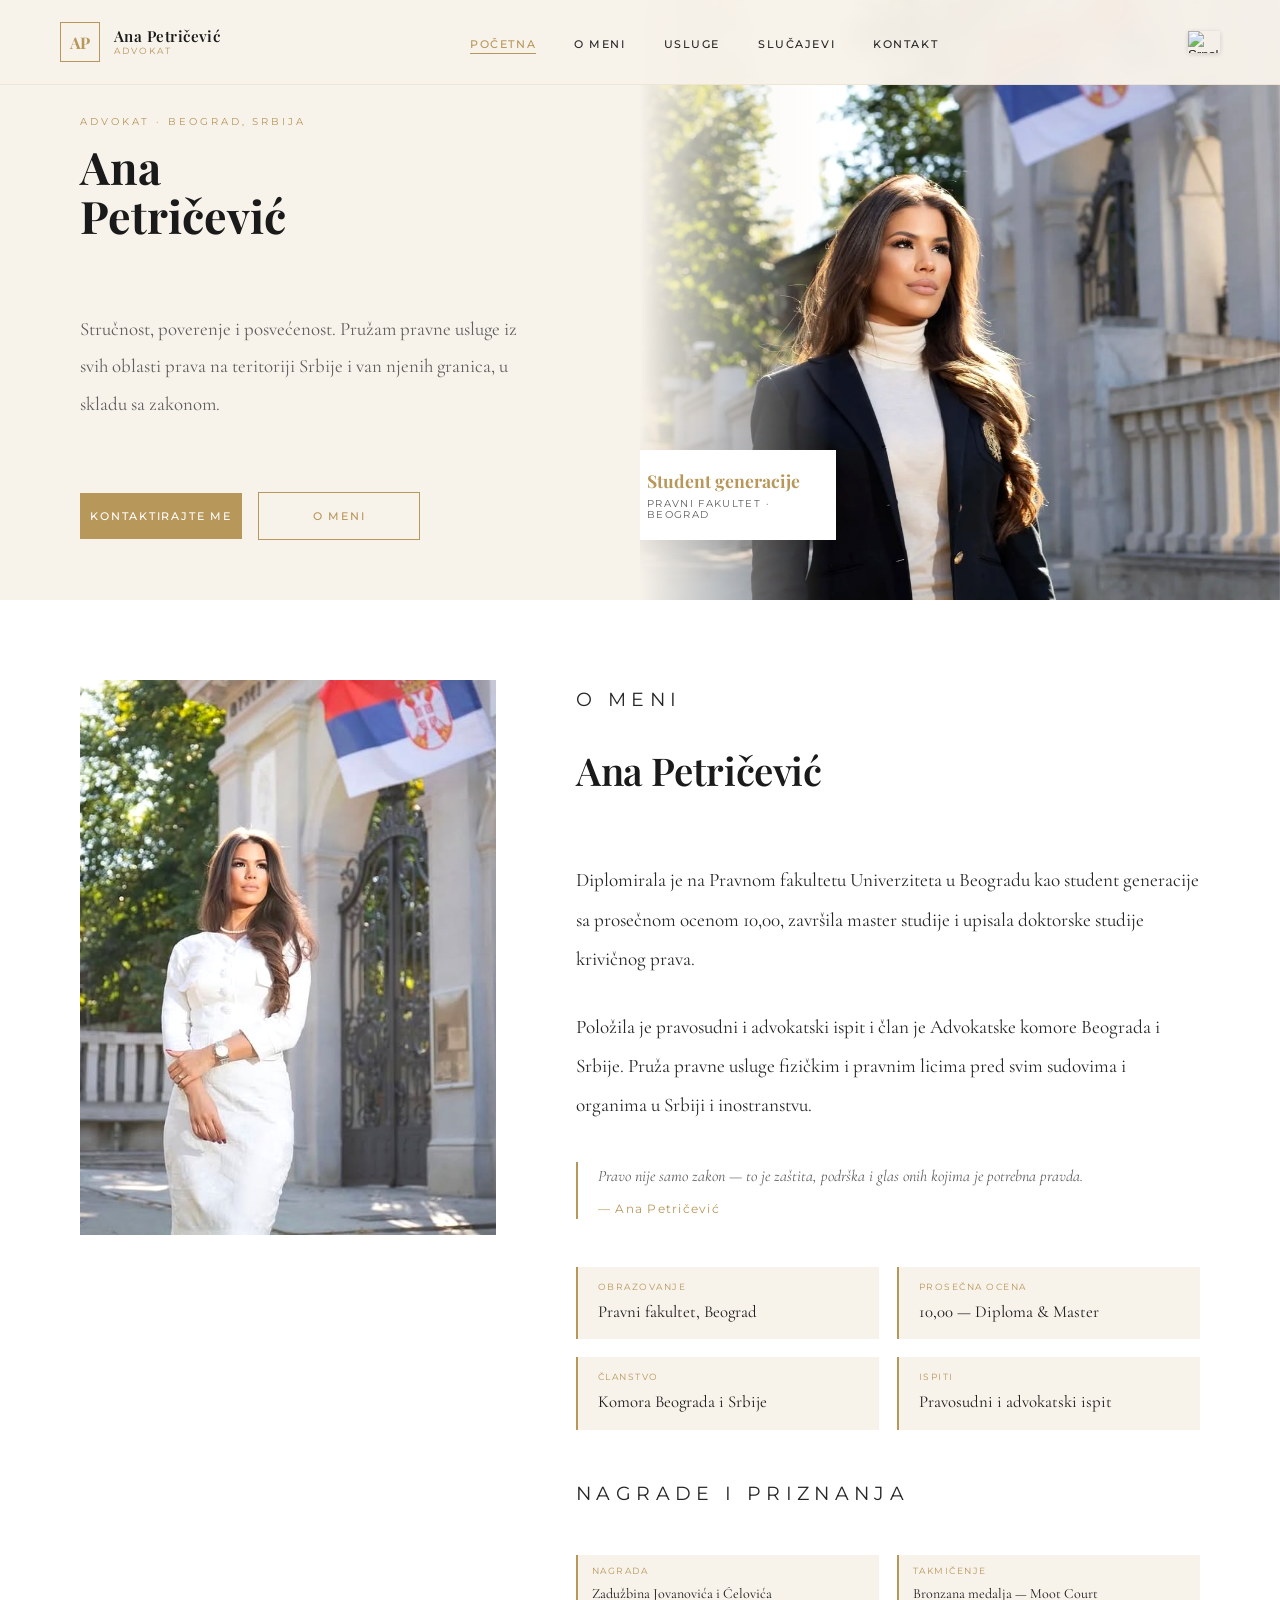
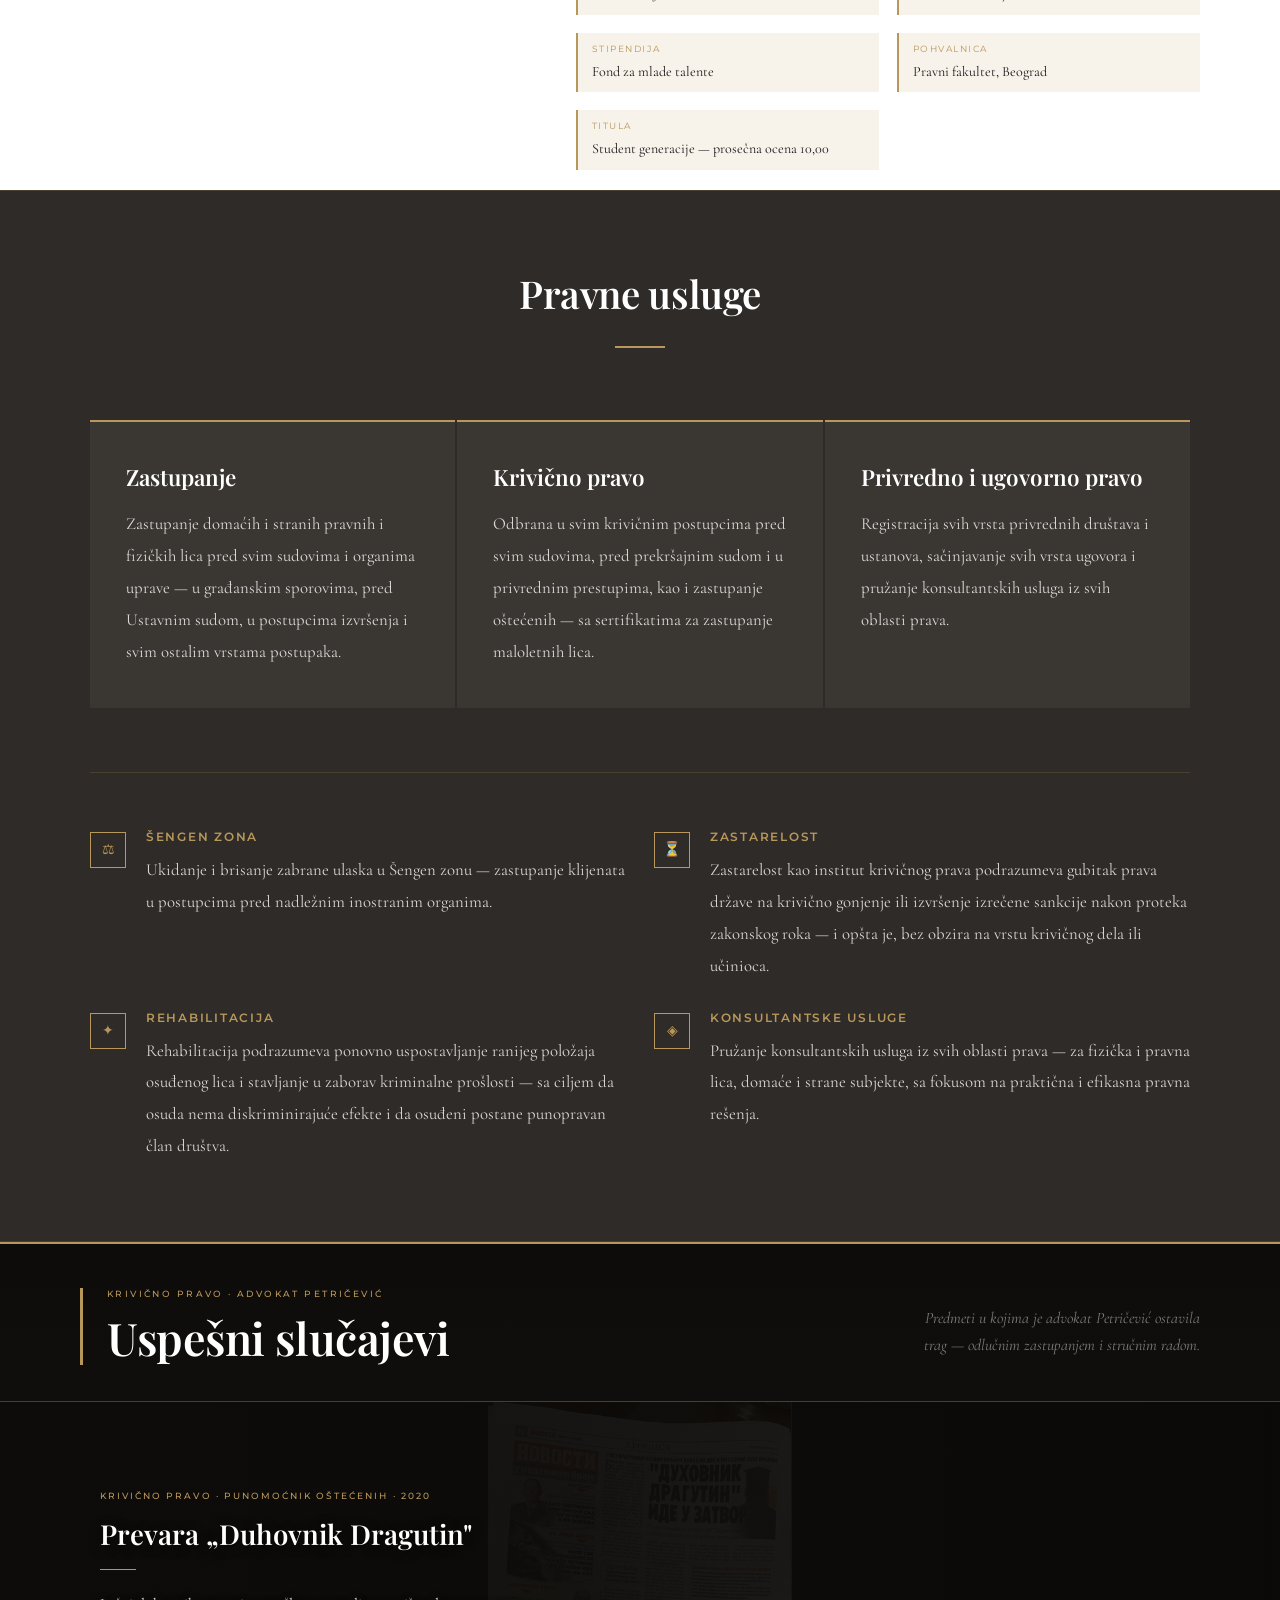
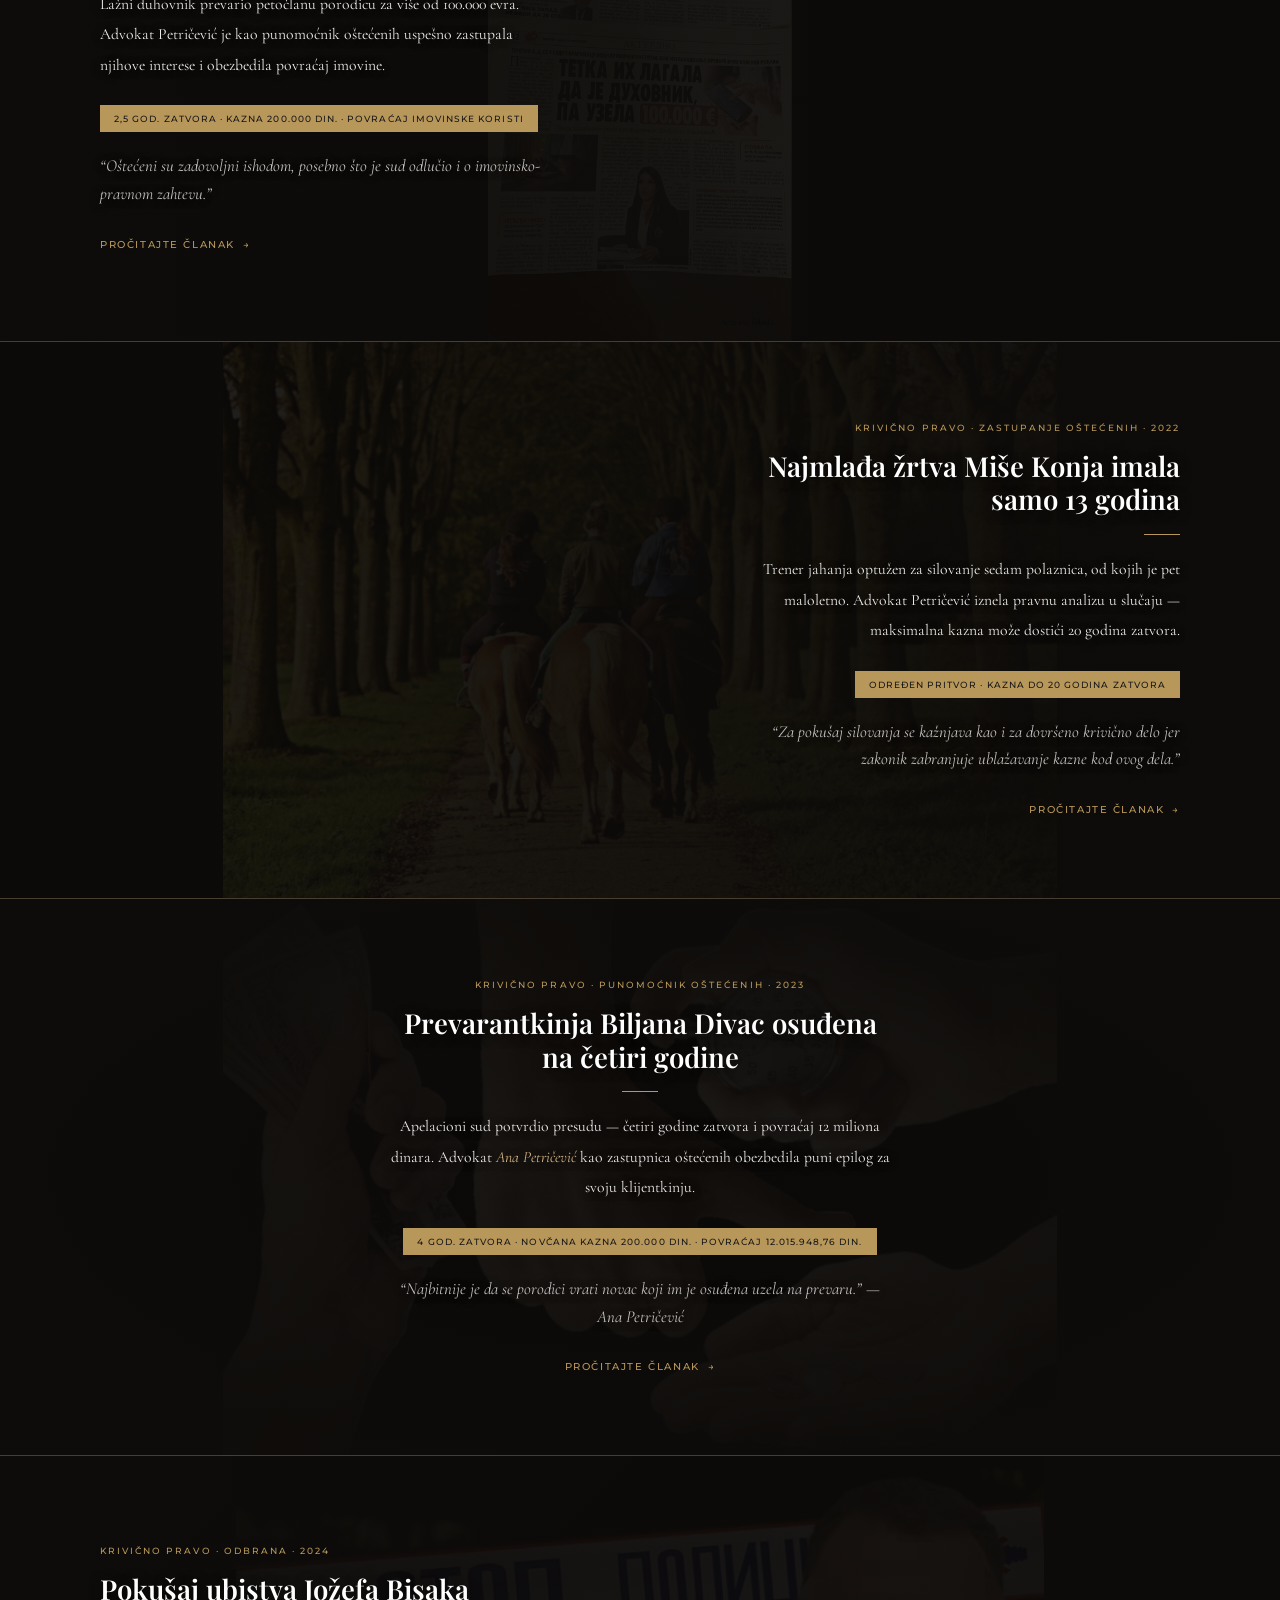
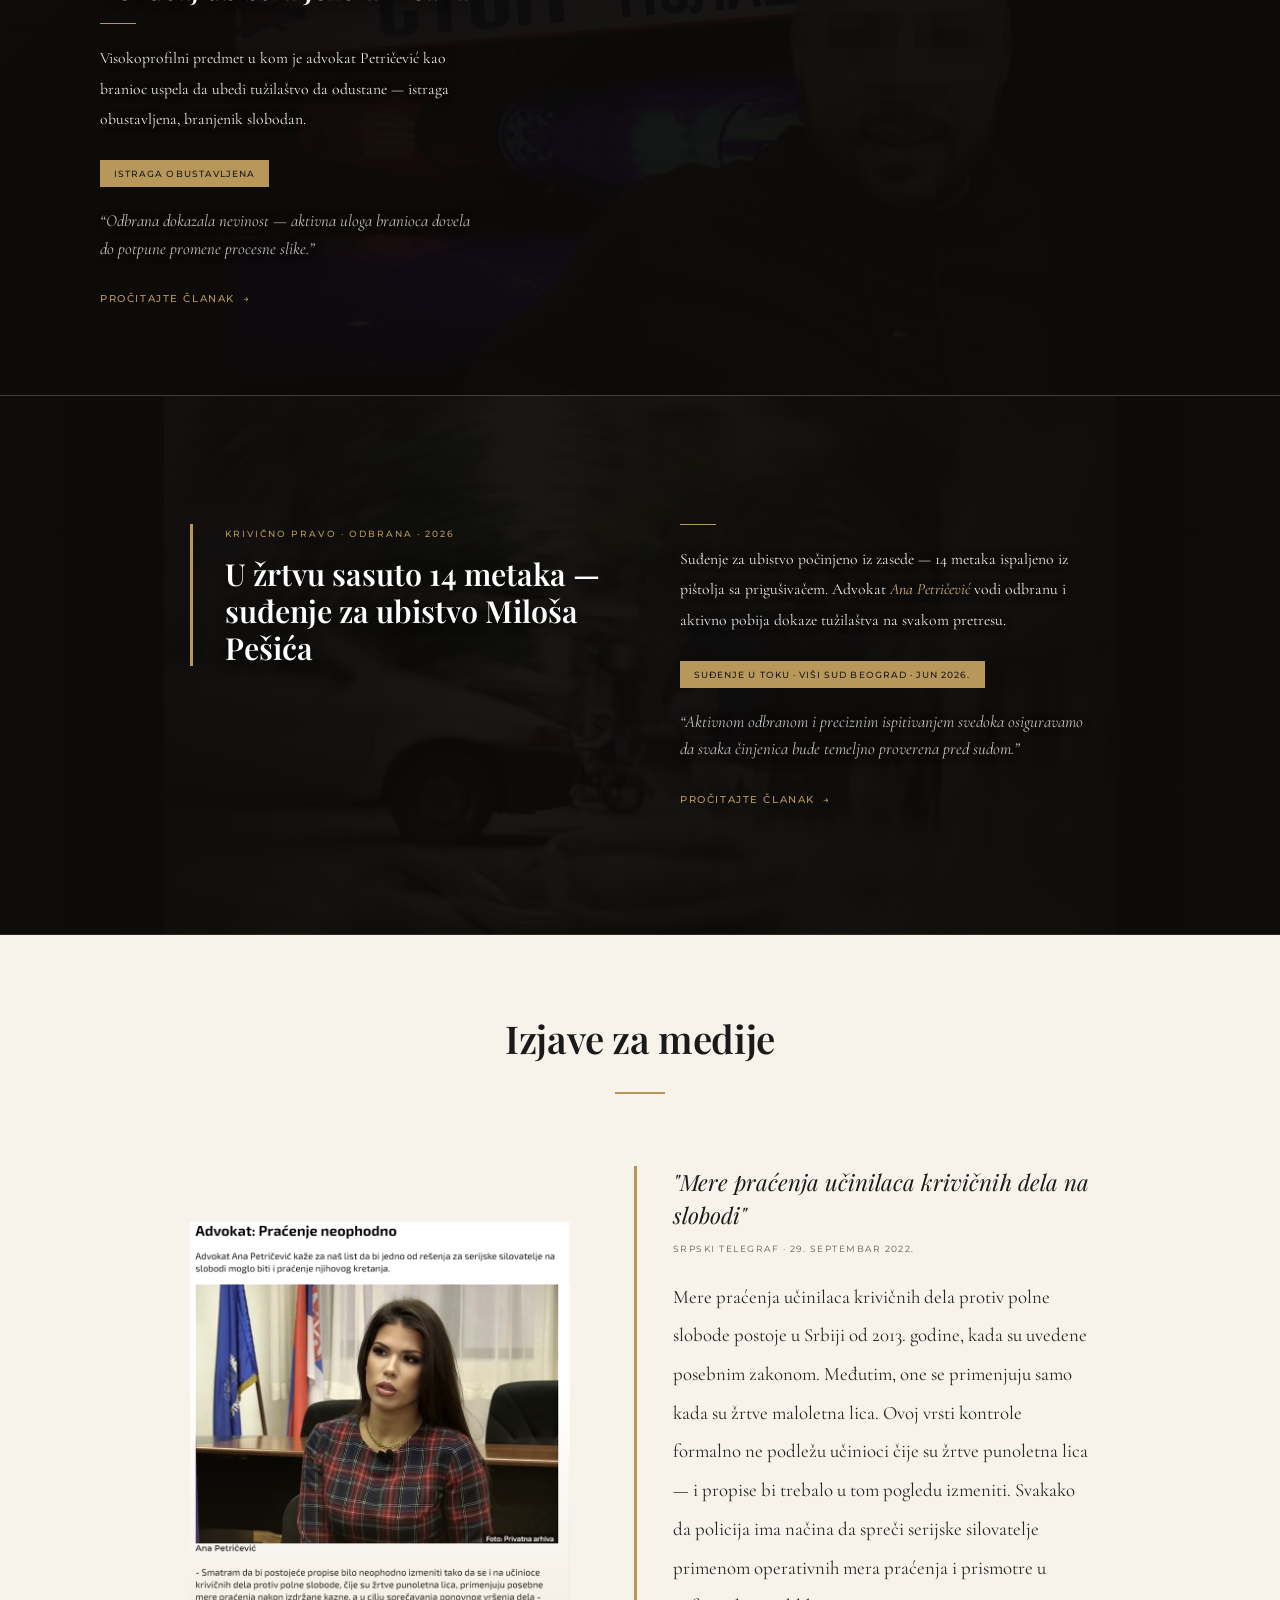
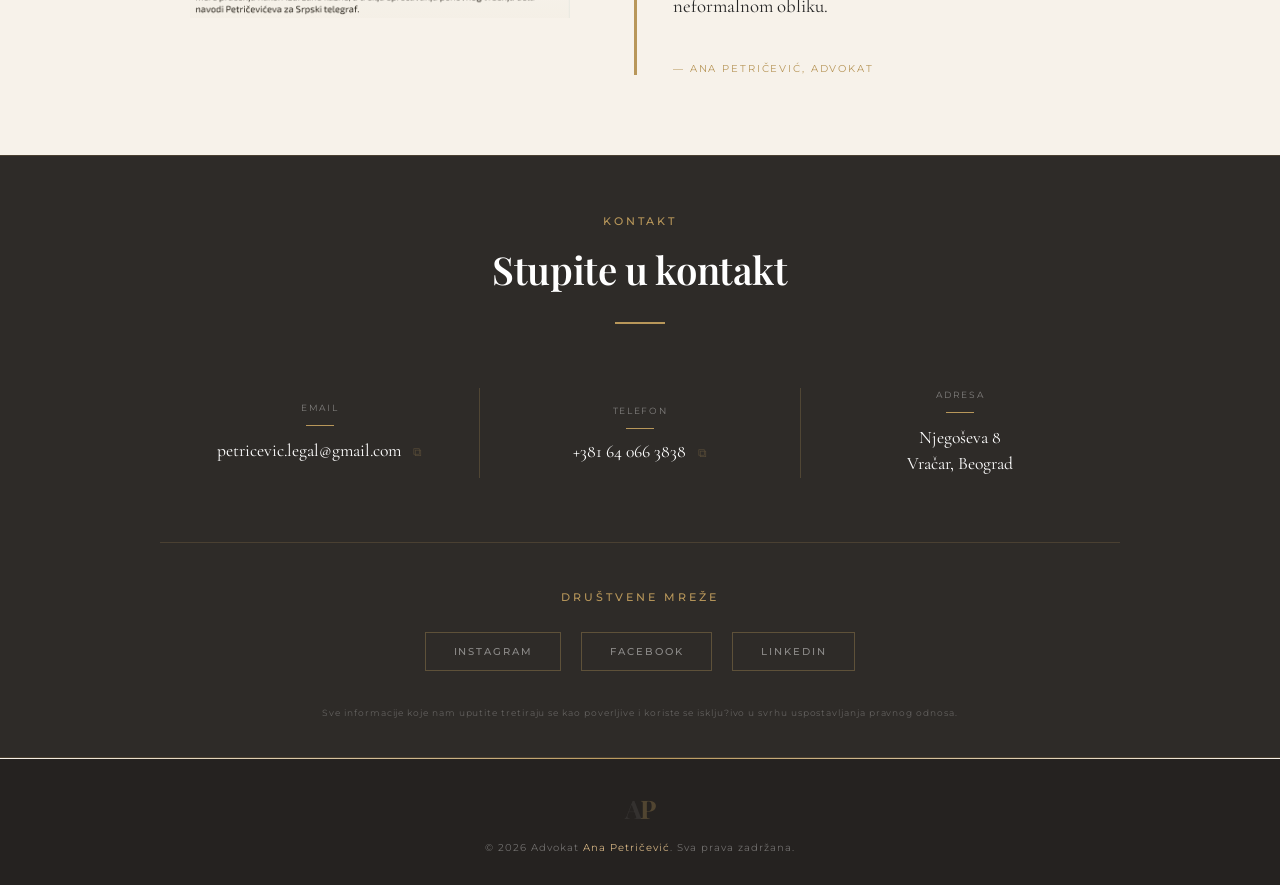
==== commit 103a0b76: "Fix broken images by removing deleted webp source tags" ====
--- a/index.html
+++ b/index.html
@@ -173,10 +173,7 @@
 <!-- ABOUT -->
 <section id="about" class="section-entrance">
   <div class="about-sticky reveal from-left">
-    <picture>
-      <source srcset="3.webp" type="image/webp" />
-      <img src="3.jpg" alt="Ana Petričević" class="about-img" loading="lazy" />
-    </picture>
+    <img src="3.jpg" alt="Ana Petričević" class="about-img" loading="lazy" />
   </div>
   <div class="about-text">
     <p class="section-label reveal" data-sr="O meni" data-en="About me">O meni</p>
@@ -399,10 +396,7 @@
     <!-- Izjava -->
     <div style="display: flex; gap: 64px; align-items: center;">
       <div class="reveal from-left" style="flex-shrink: 0; width: 380px; overflow: hidden; position: relative;">
-        <picture>
-          <source srcset="izjava.webp" type="image/webp" />
           <img src="izjava.jpeg" alt="Ana Petričević — izjava za medije" style="width:100%; display:block; object-fit:cover; filter: contrast(1.06) saturate(1.04);" loading="lazy" />
-        </picture>
         <div style="position:absolute; inset:0; background: linear-gradient(to top, rgba(184,151,90,0.15) 0%, transparent 60%); pointer-events:none;"></div>
       </div>
       <div class="reveal from-right" style="flex: 1;">
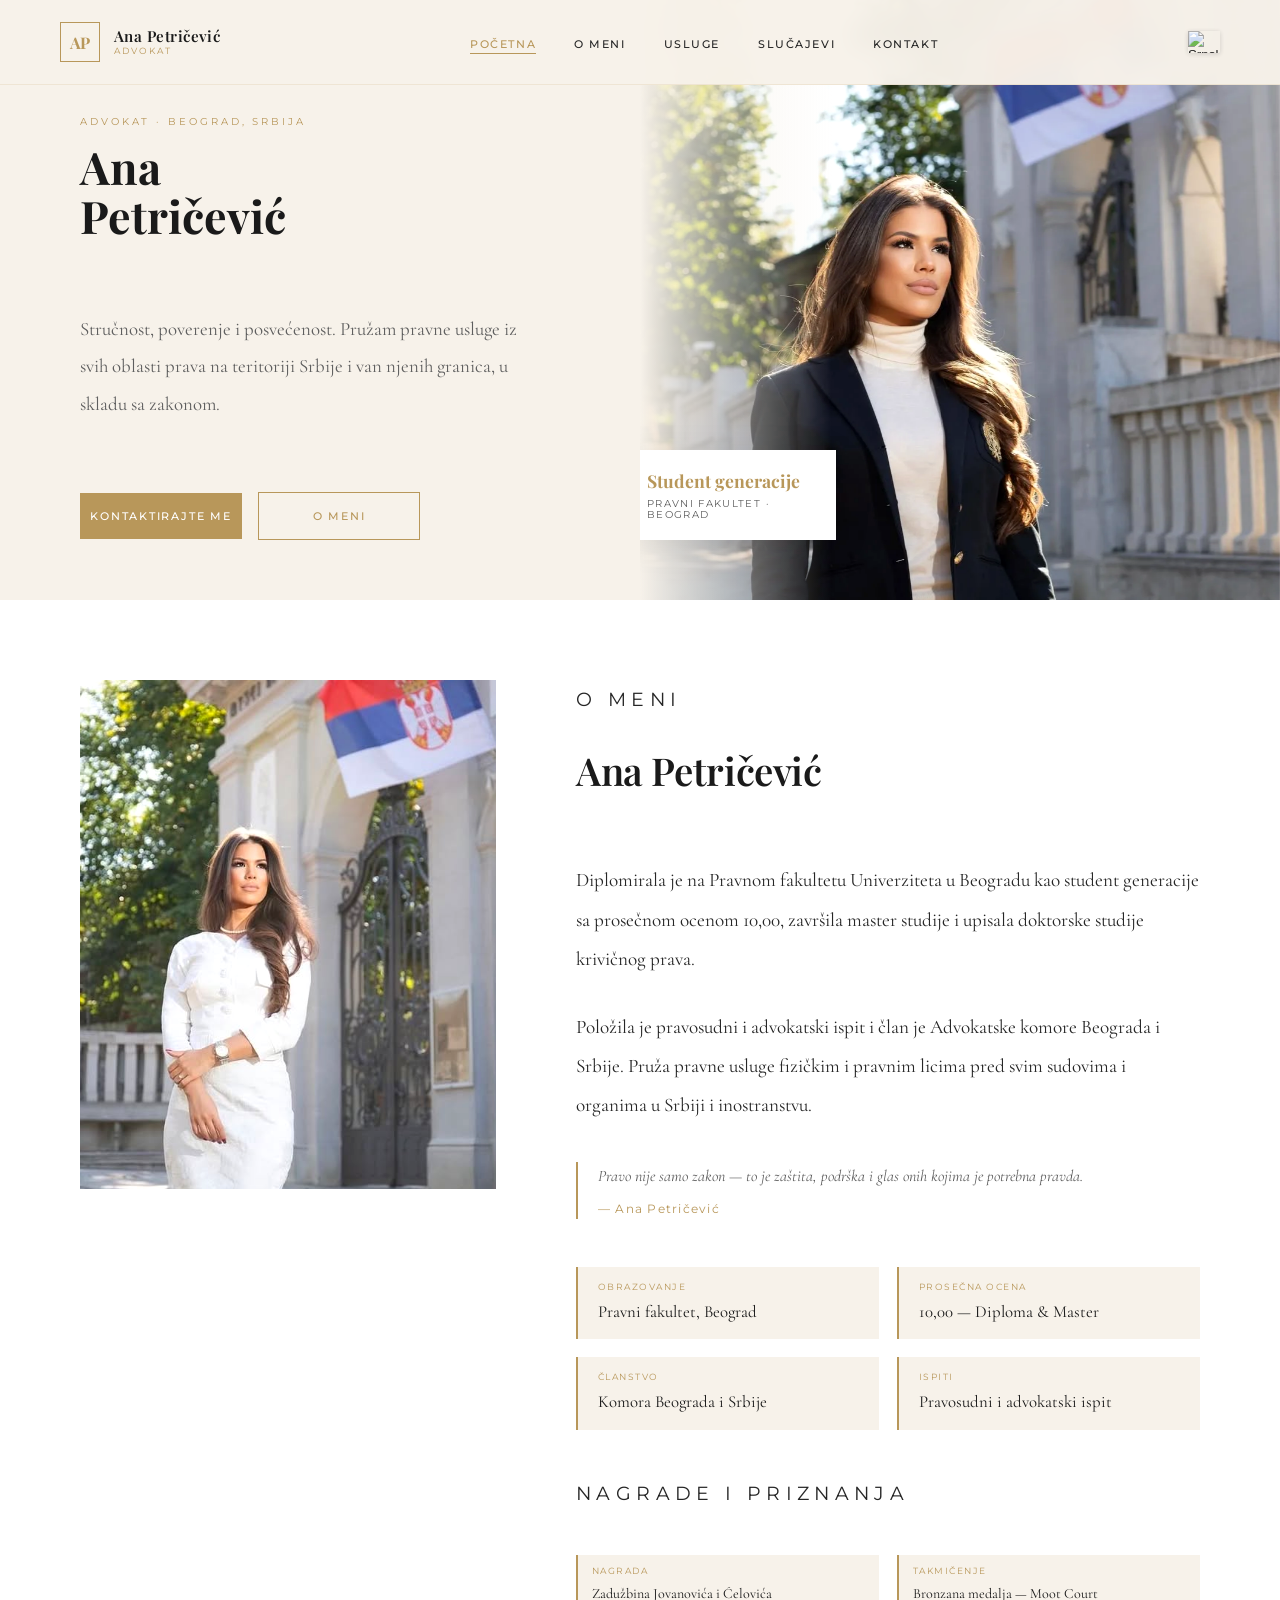
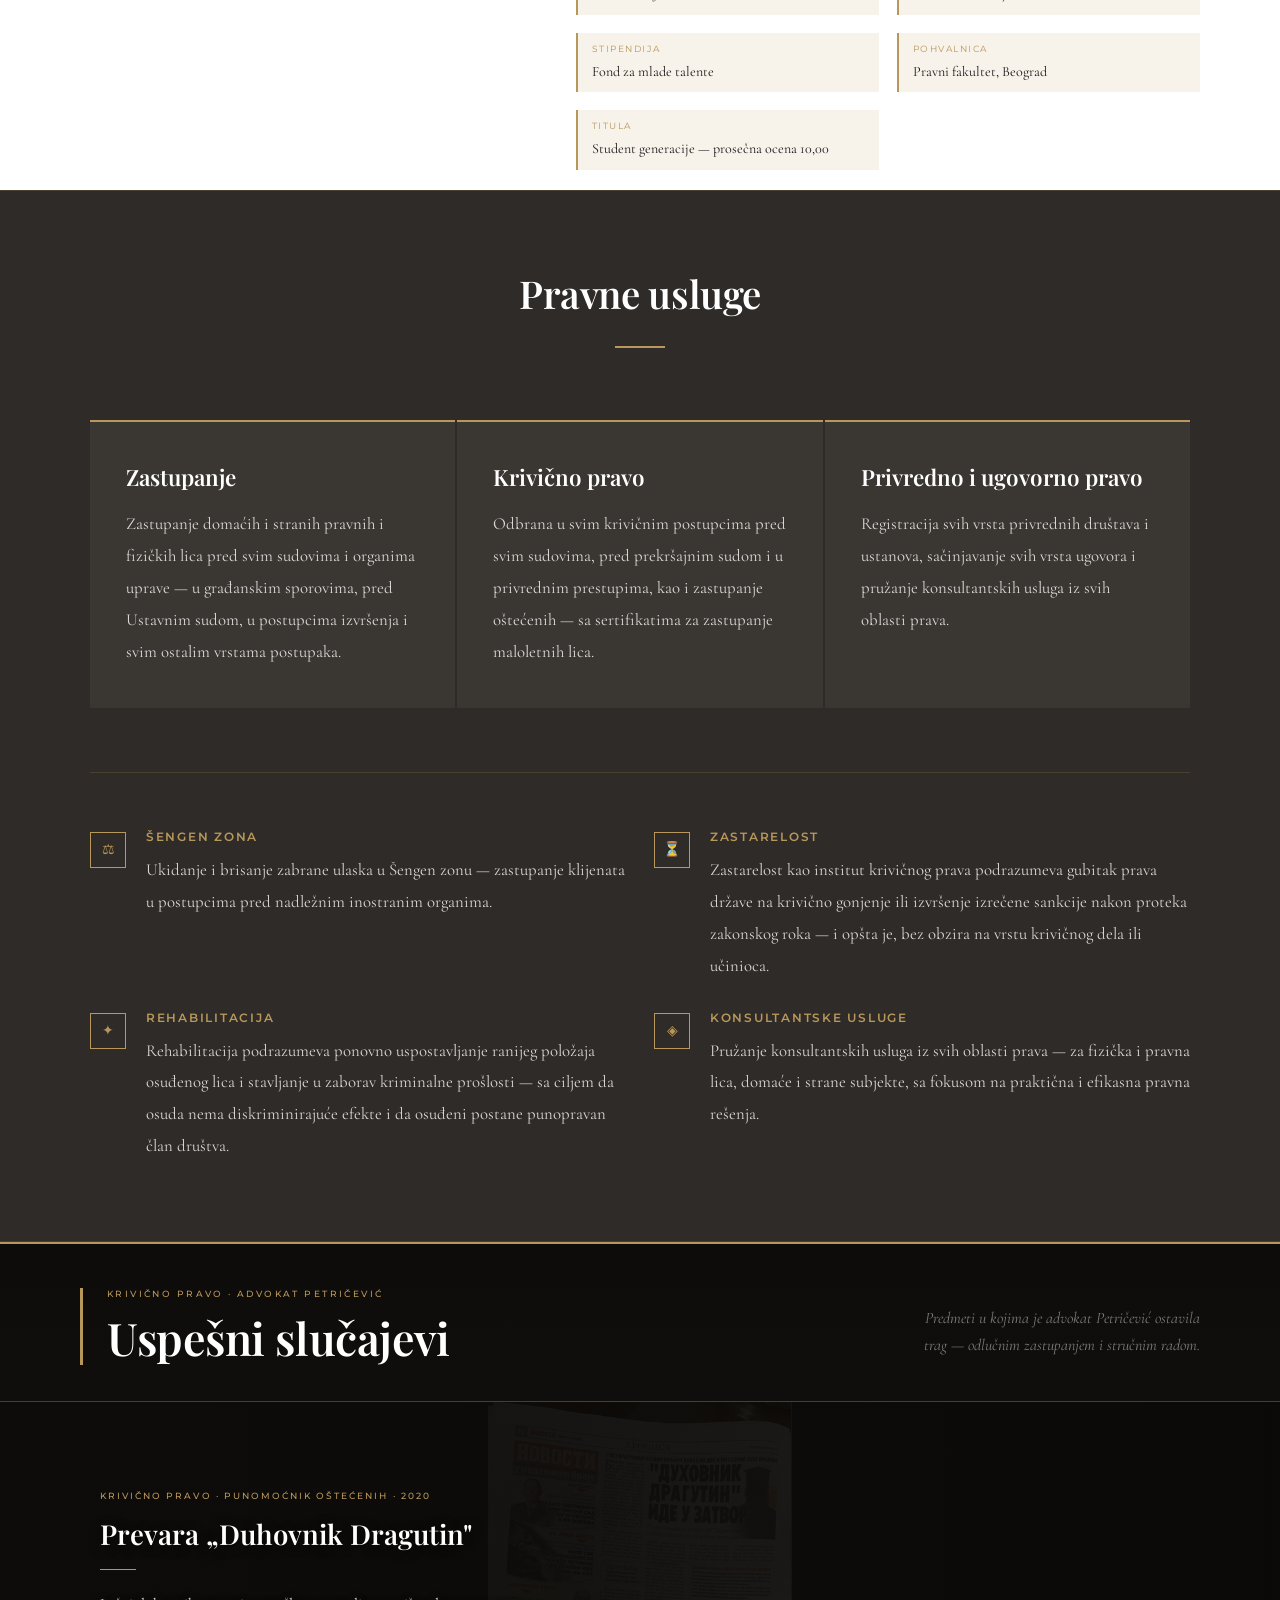
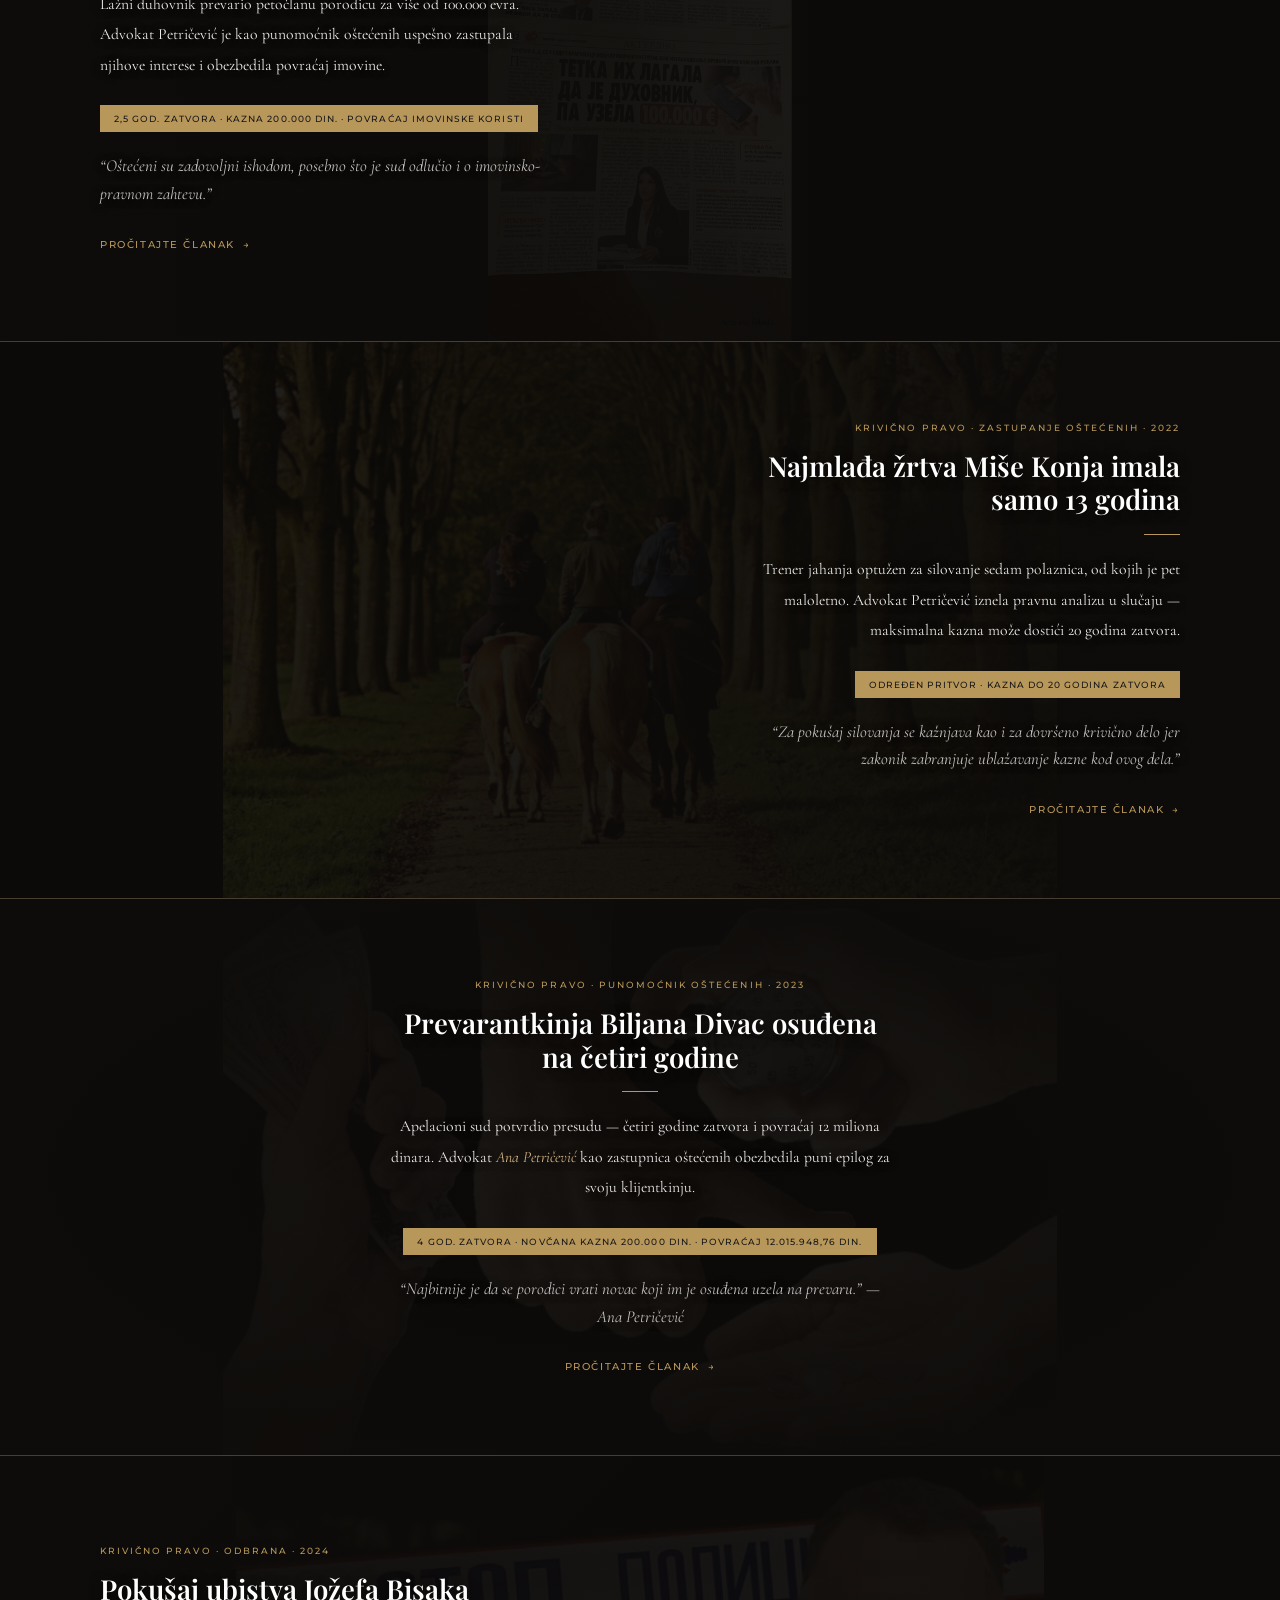
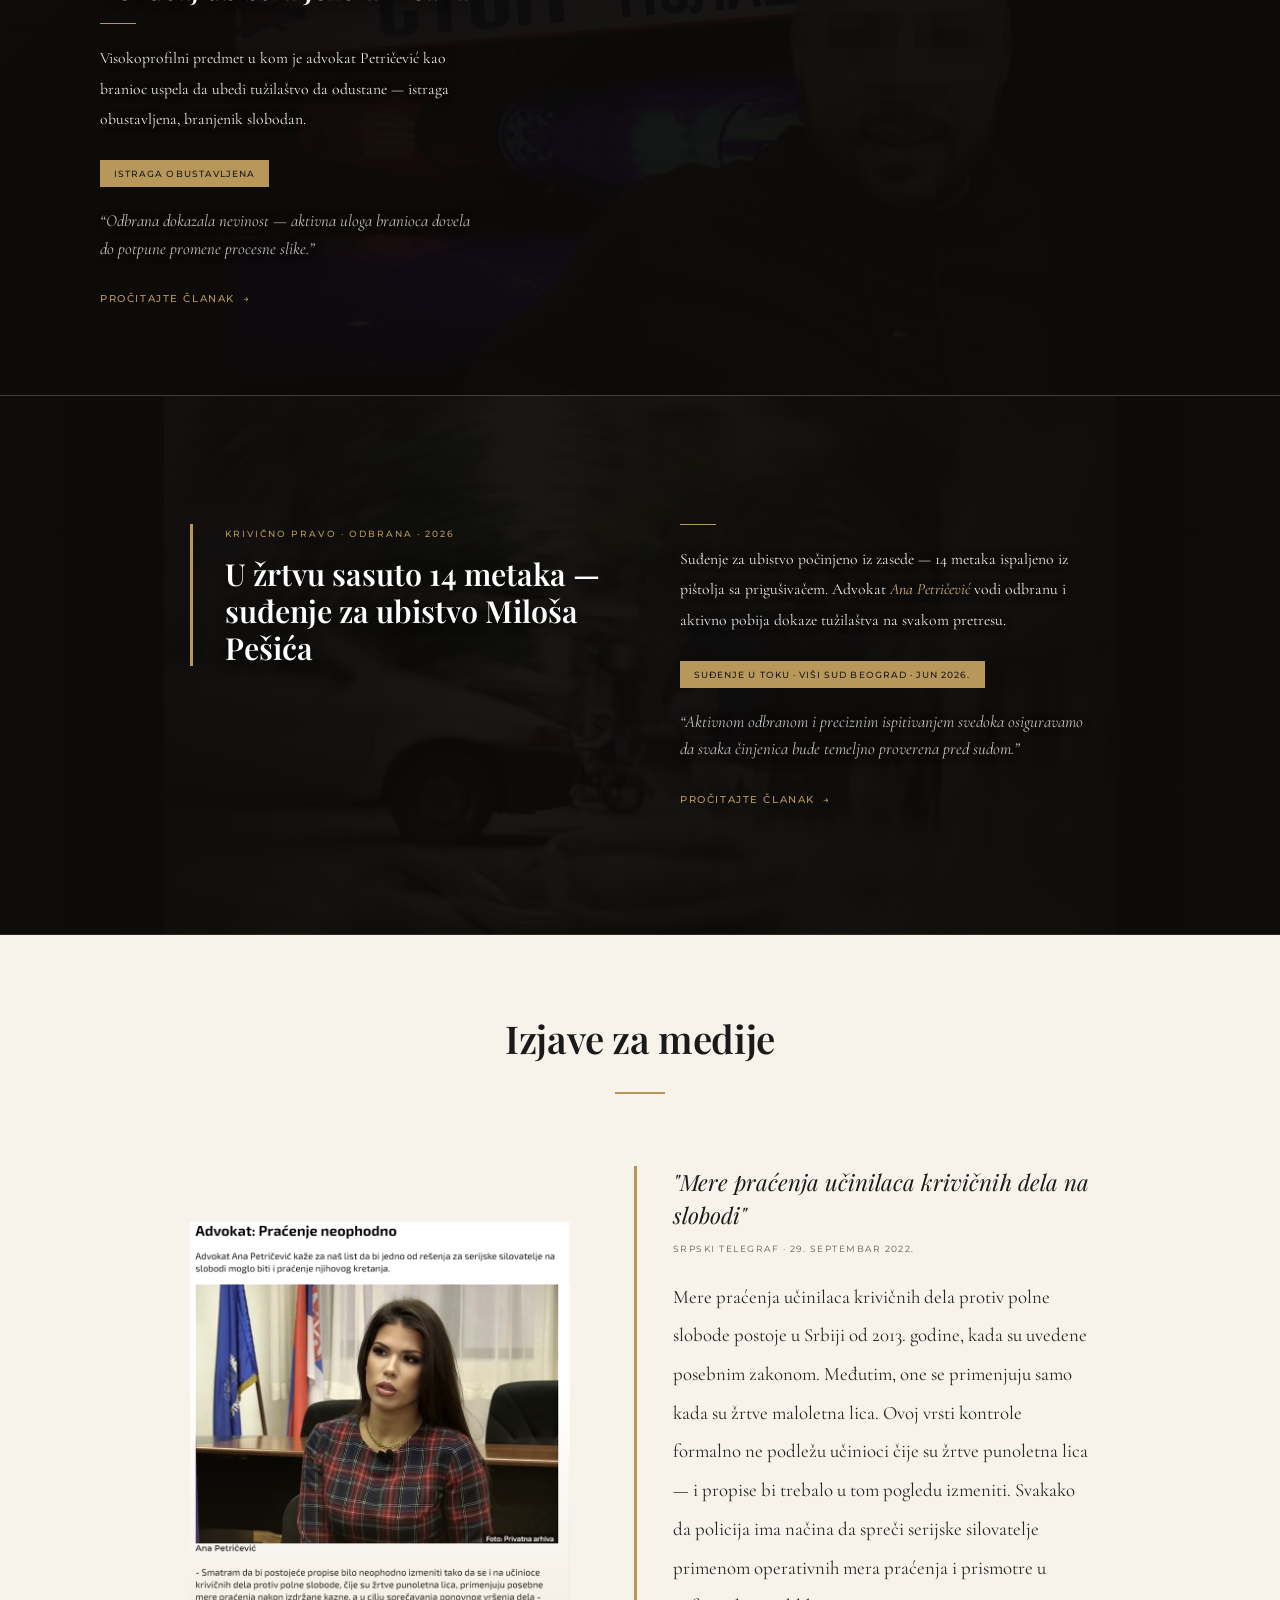
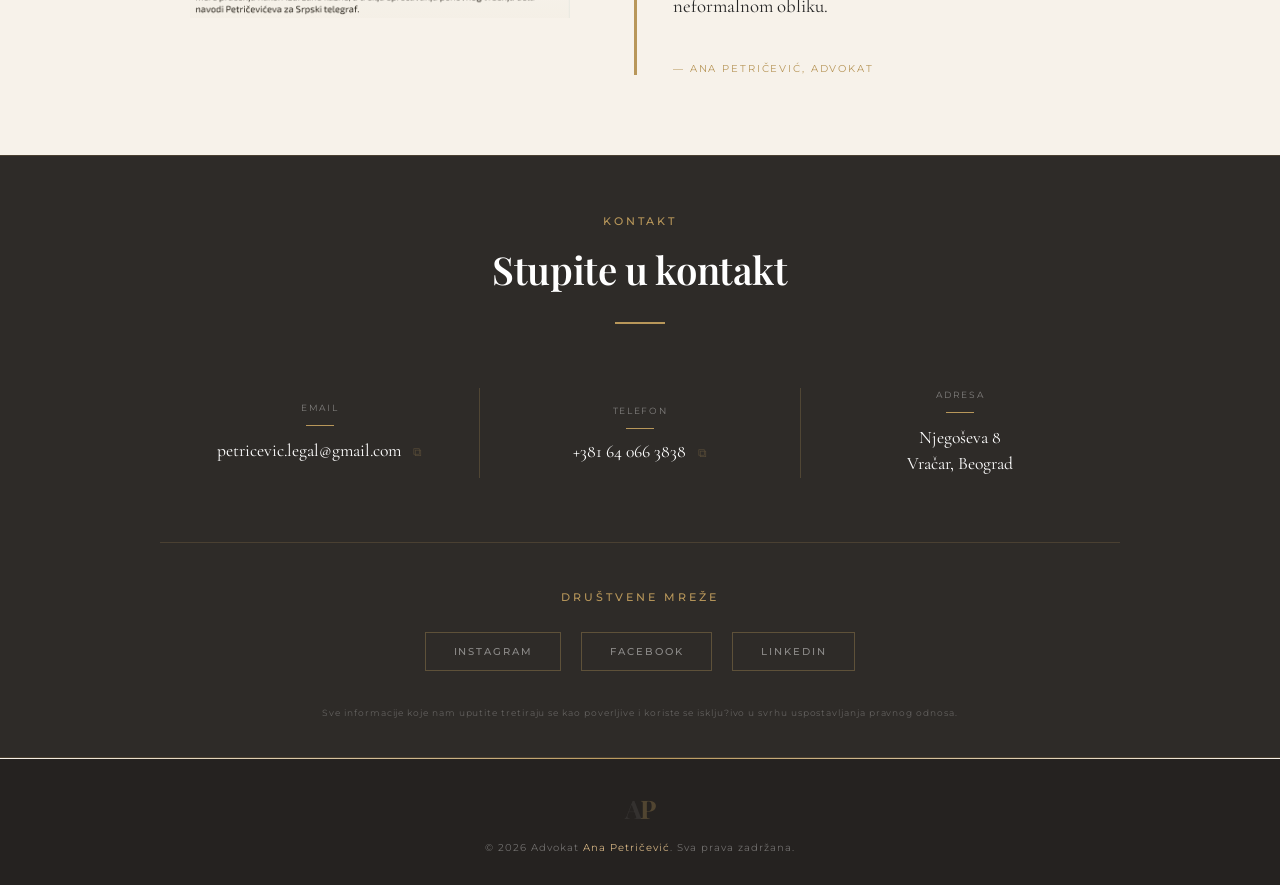
==== commit bb1af0b7: "Fix back-to-top scroll, remove hover on O meni button mobile, overflow lock on menu open" ====
--- a/index.html
+++ b/index.html
@@ -65,7 +65,7 @@
 <div id="progress-bar"></div>
 
 <!-- BACK TO TOP -->
-<a href="#home" id="backToTop" style="
+<button id="backToTop" style="
   position: fixed;
   bottom: 18px;
   right: 18px;
@@ -76,7 +76,6 @@
   align-items: center;
   justify-content: center;
   color: var(--gold);
-  text-decoration: none;
   font-size: 1rem;
   z-index: 150;
   opacity: 0;
@@ -84,7 +83,8 @@
   transition: opacity 0.4s ease, transform 0.4s ease;
   pointer-events: none;
   background: transparent;
-">↑</a>
+  cursor: pointer;
+">↑</button>
 
 <!-- LOADER -->
 <div id="loader">
@@ -94,13 +94,13 @@
 
 <!-- NAV -->
 <nav id="navbar">
-  <a href="#home" class="nav-logo">
+  <div class="nav-logo">
     <div class="logo-monogram">AP</div>
     <div class="logo-text">
       <span class="lt-name">Ana Petričević</span>
       <span class="lt-sub" data-sr="Advokat" data-en="Attorney at Law">Advokat</span>
     </div>
-  </a>
+  </div>
   <ul class="nav-links">
     <li><a href="#home"    data-sr="Početna"  data-en="Home">Početna</a></li>
     <li><a href="#about"   data-sr="O meni"   data-en="About">O meni</a></li>
--- a/style.css
+++ b/style.css
@@ -1053,6 +1053,11 @@
     border-color: rgba(255,255,255,0.45) !important;
     color: white !important;
   }
+  .hero-btns .btn-outline:hover {
+    background: transparent !important;
+    color: white !important;
+    transform: none !important;
+  }
   .hero-badge { display: none !important; }
   .hero-eyebrow { display: none !important; }
 
